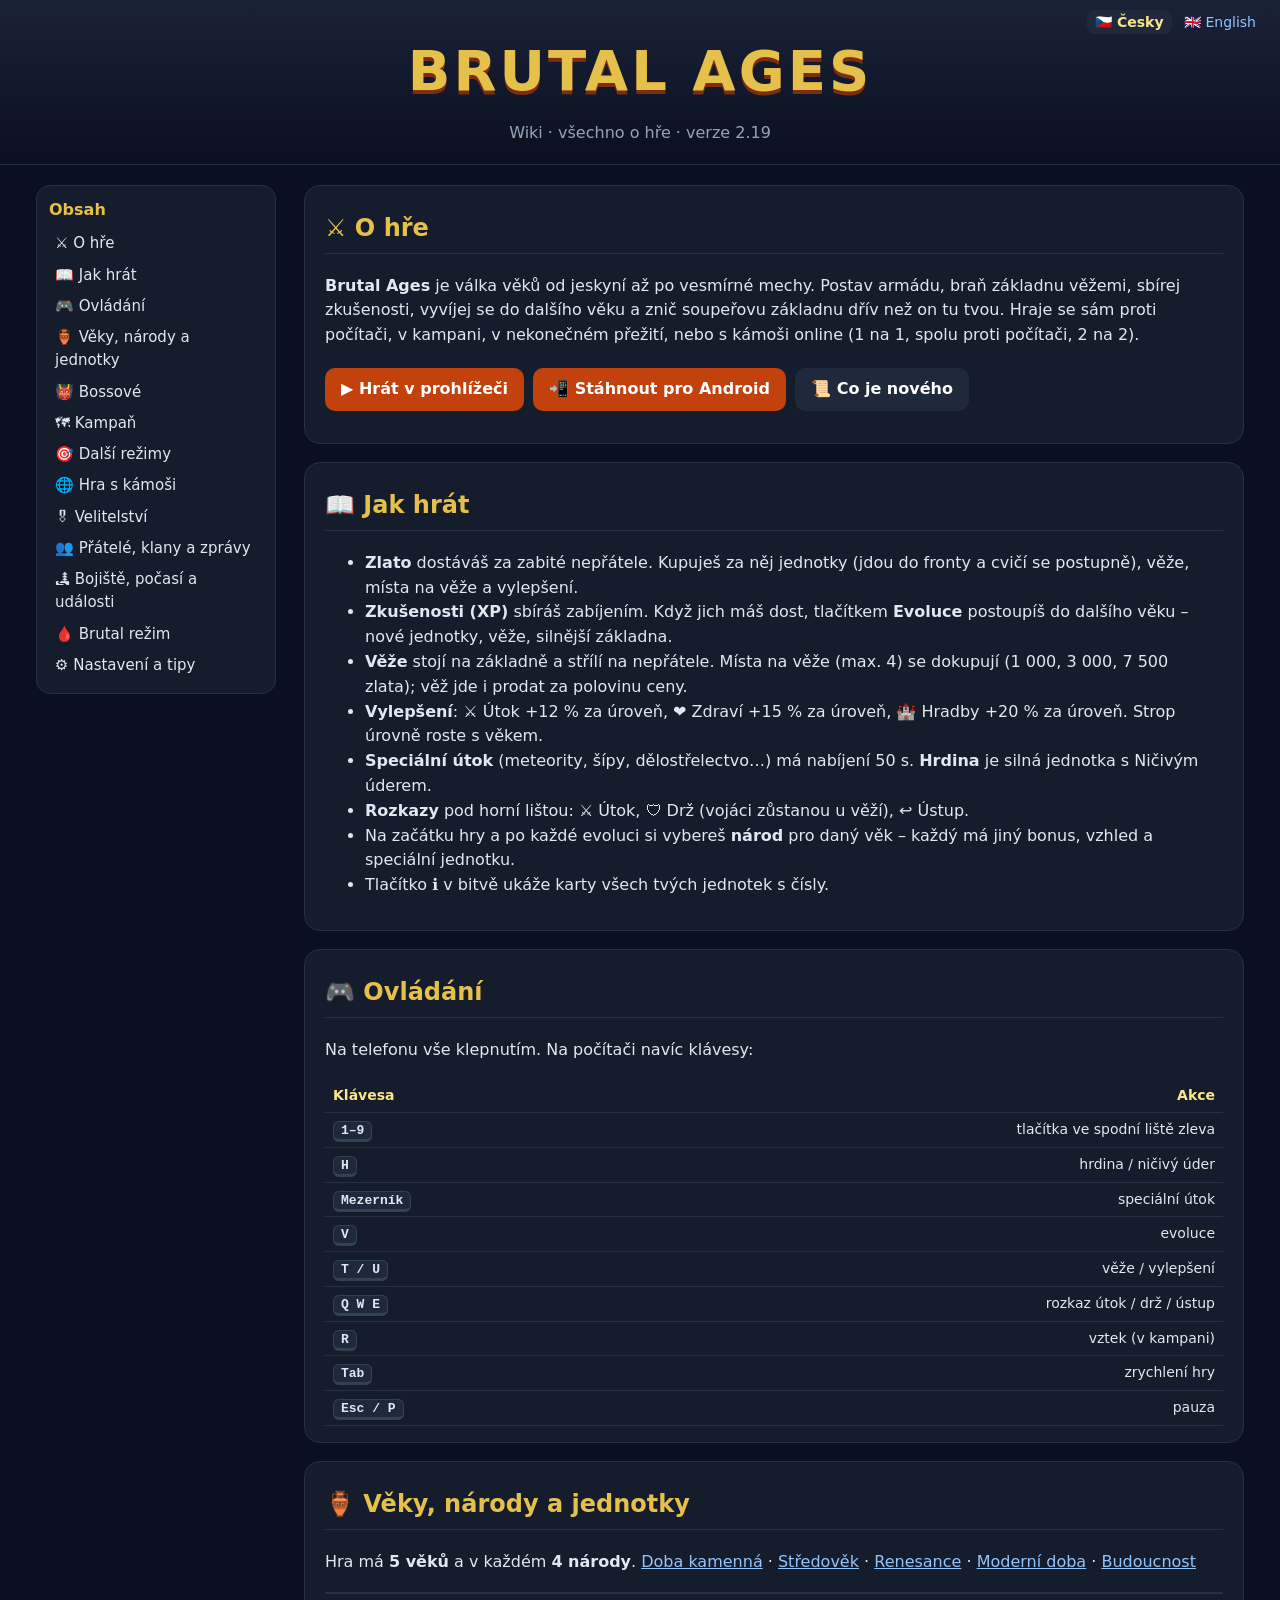
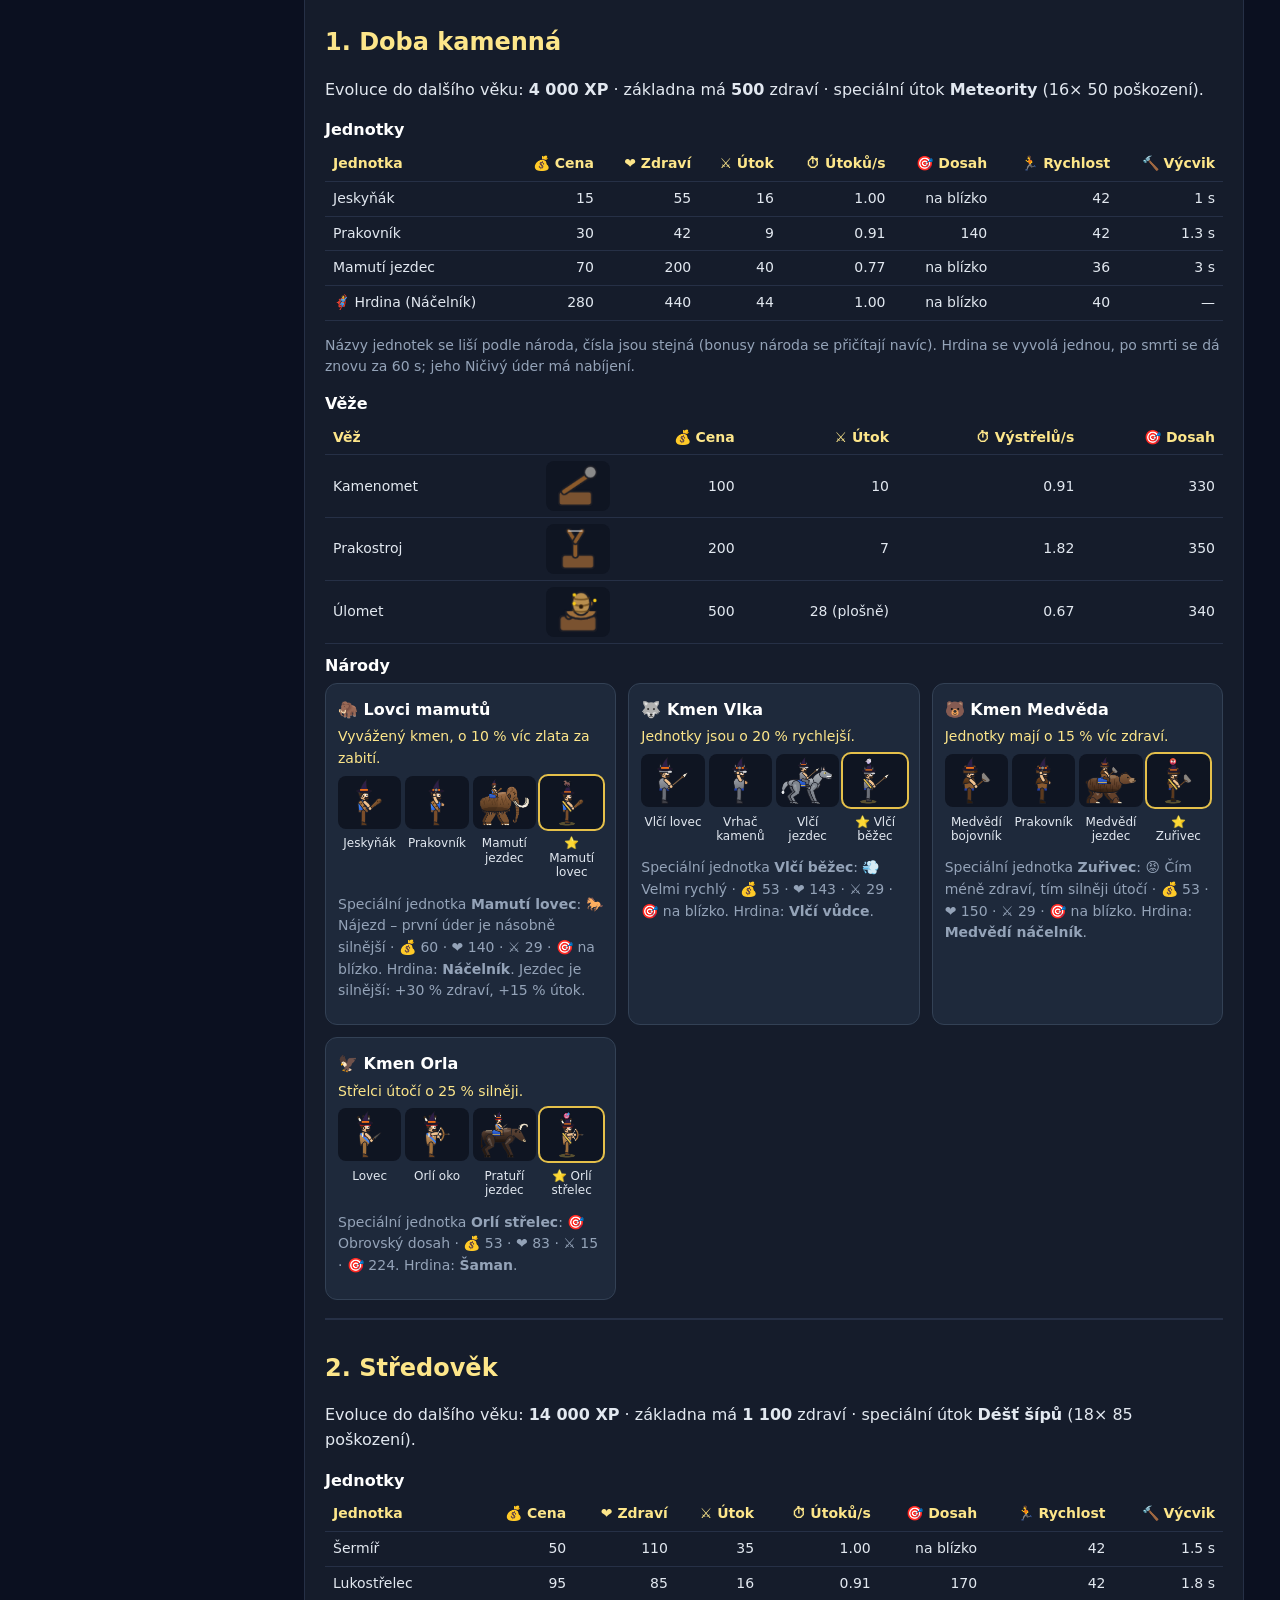
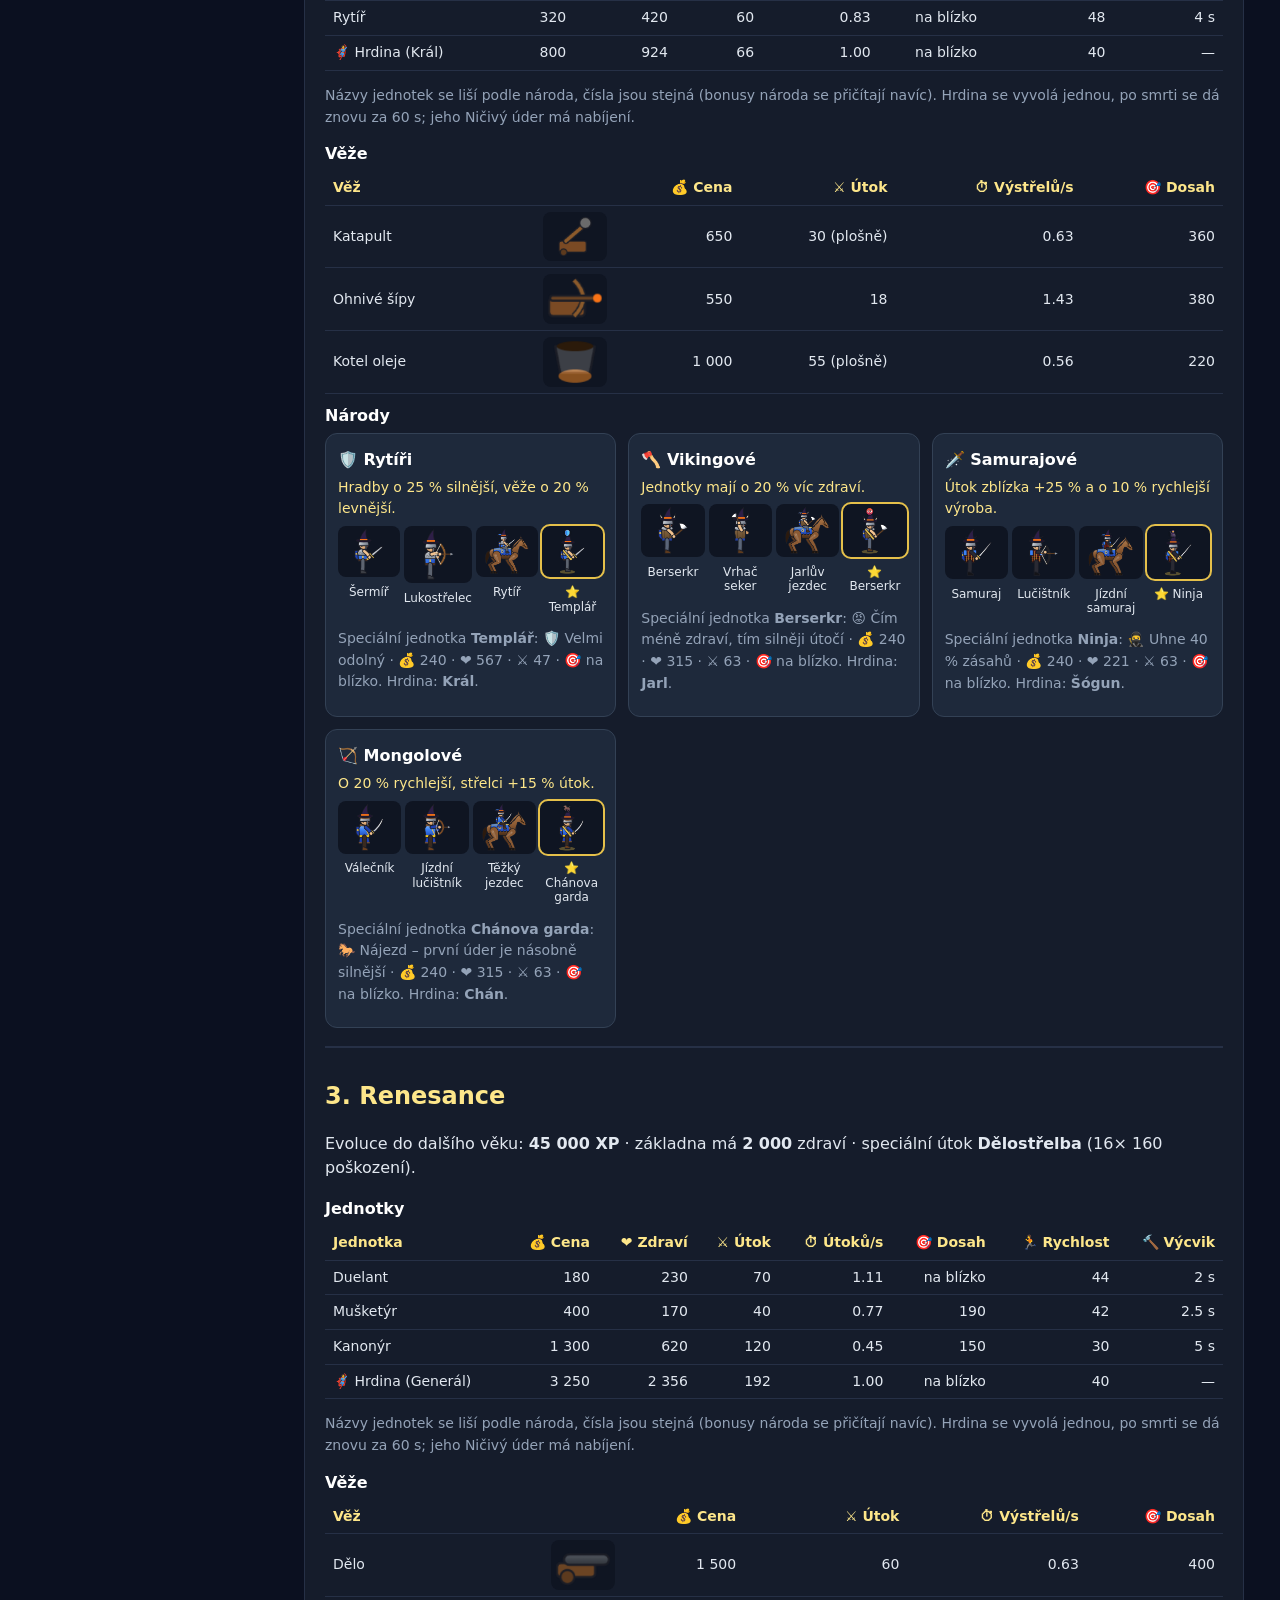
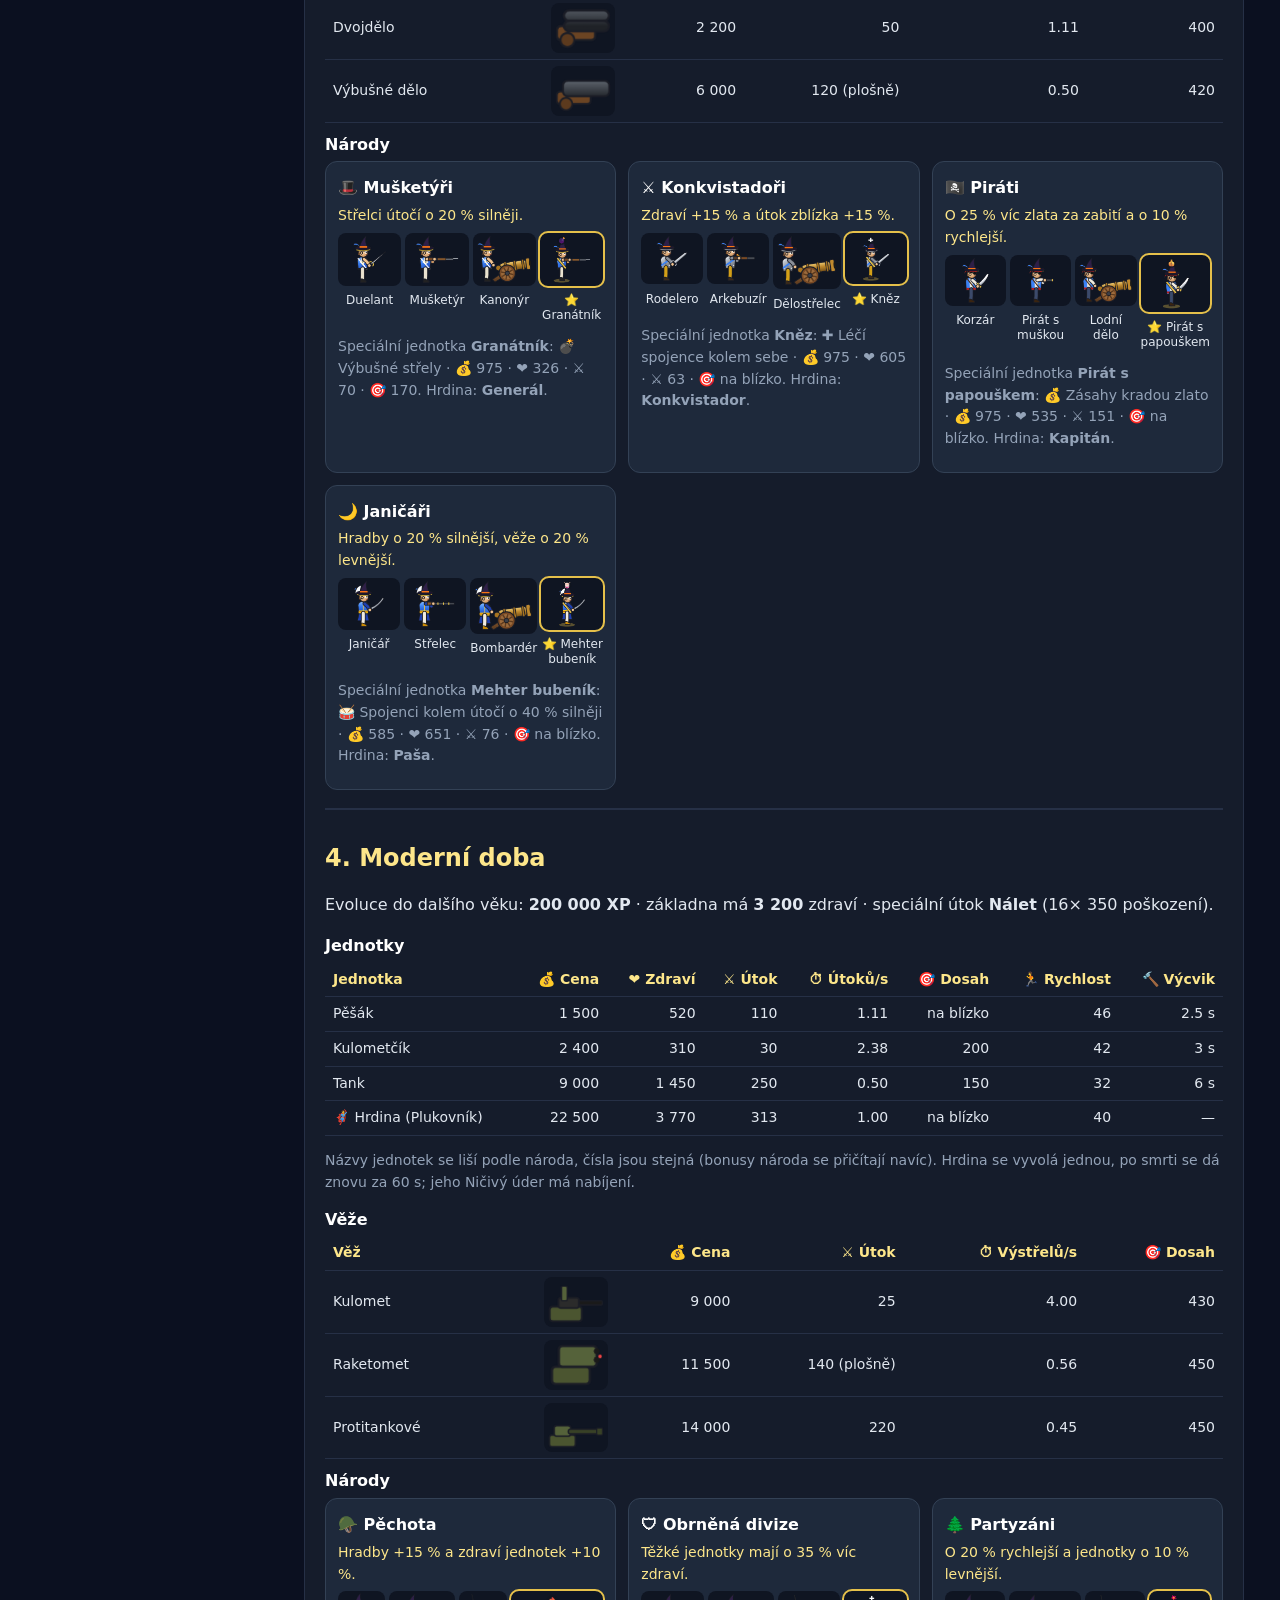
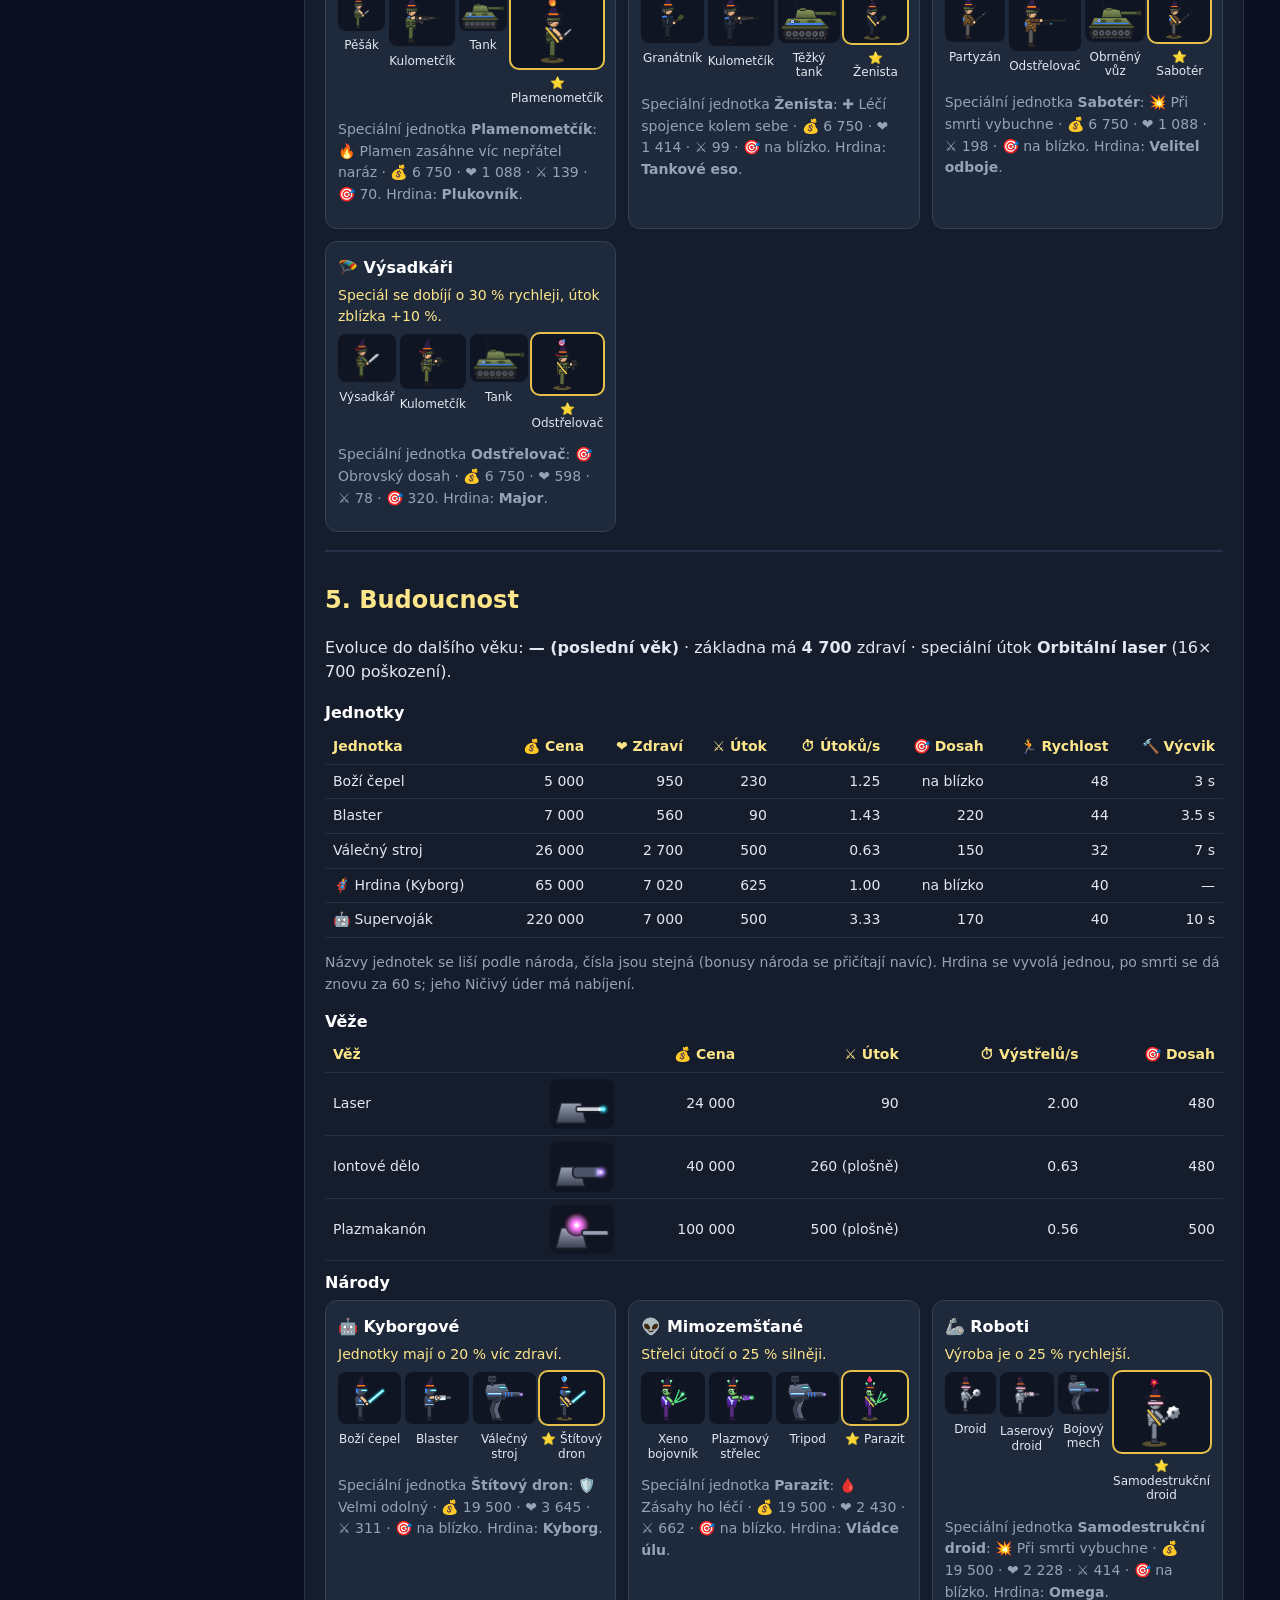
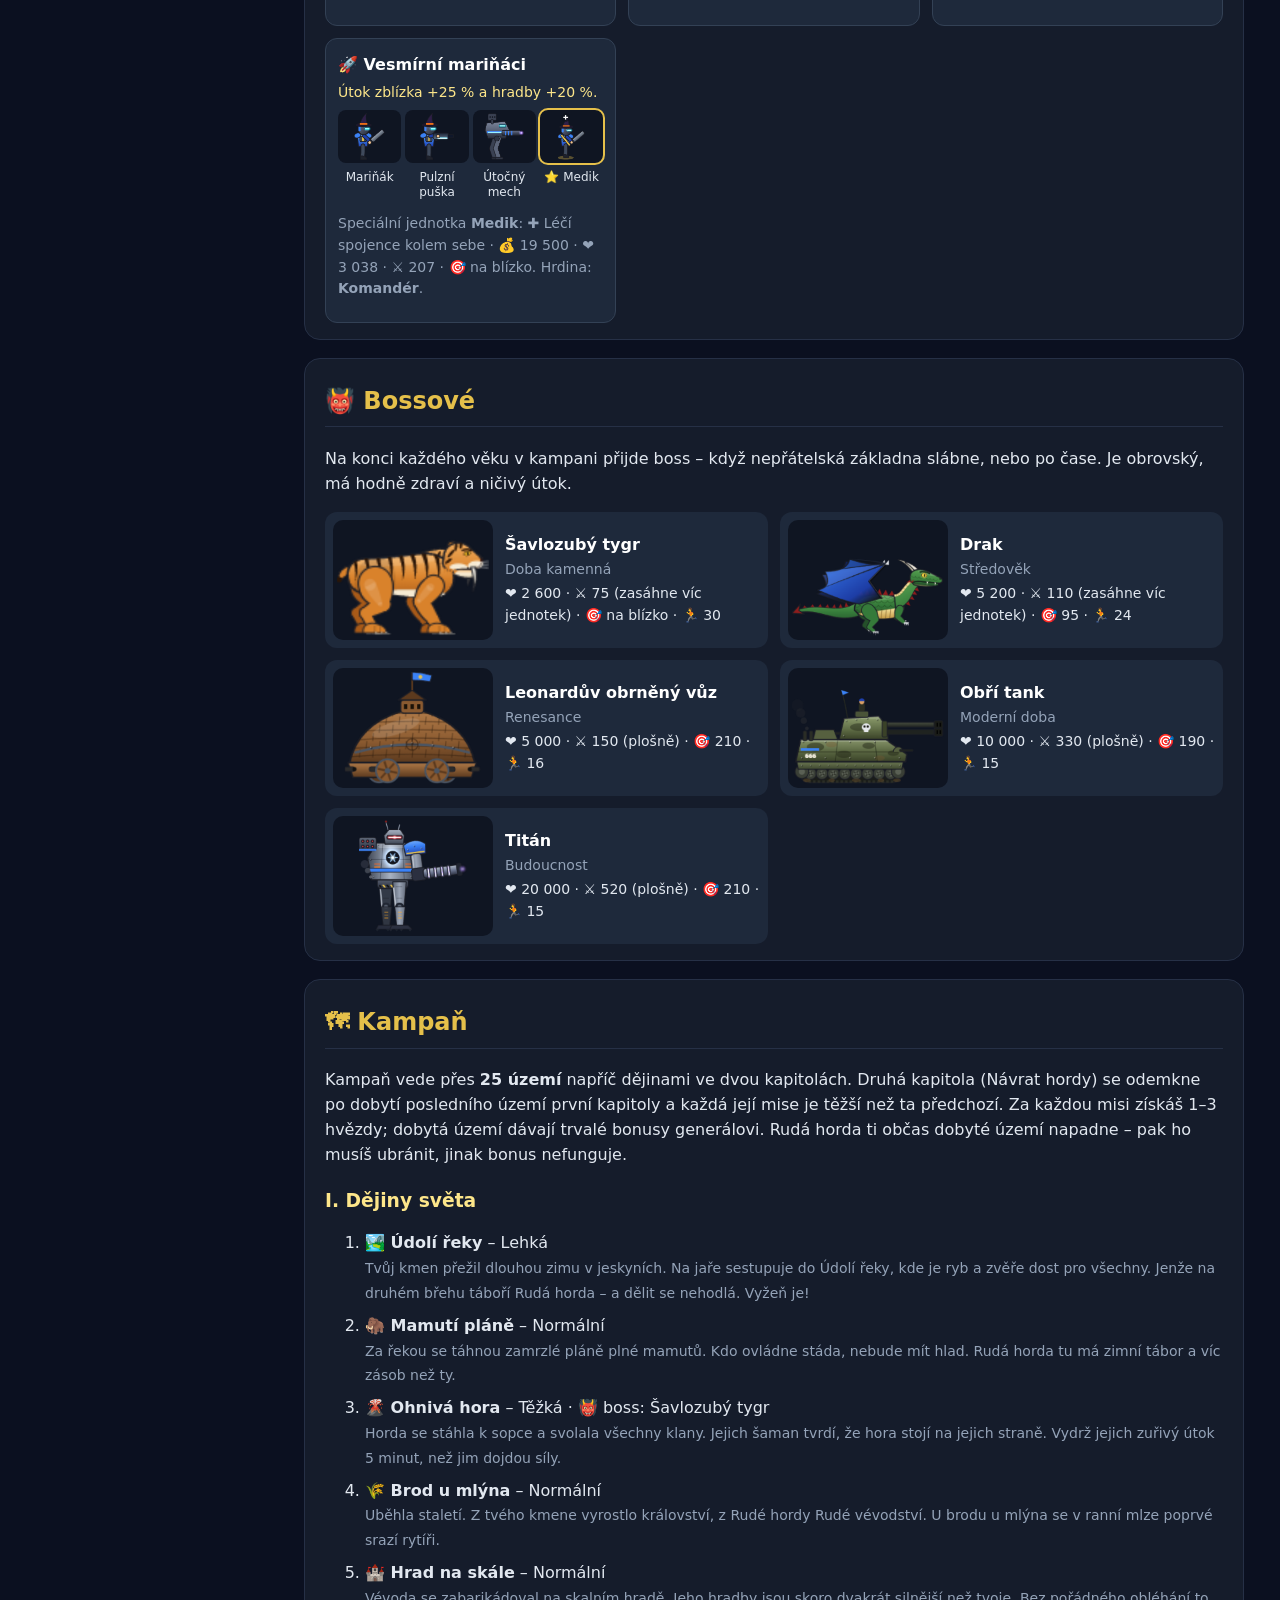
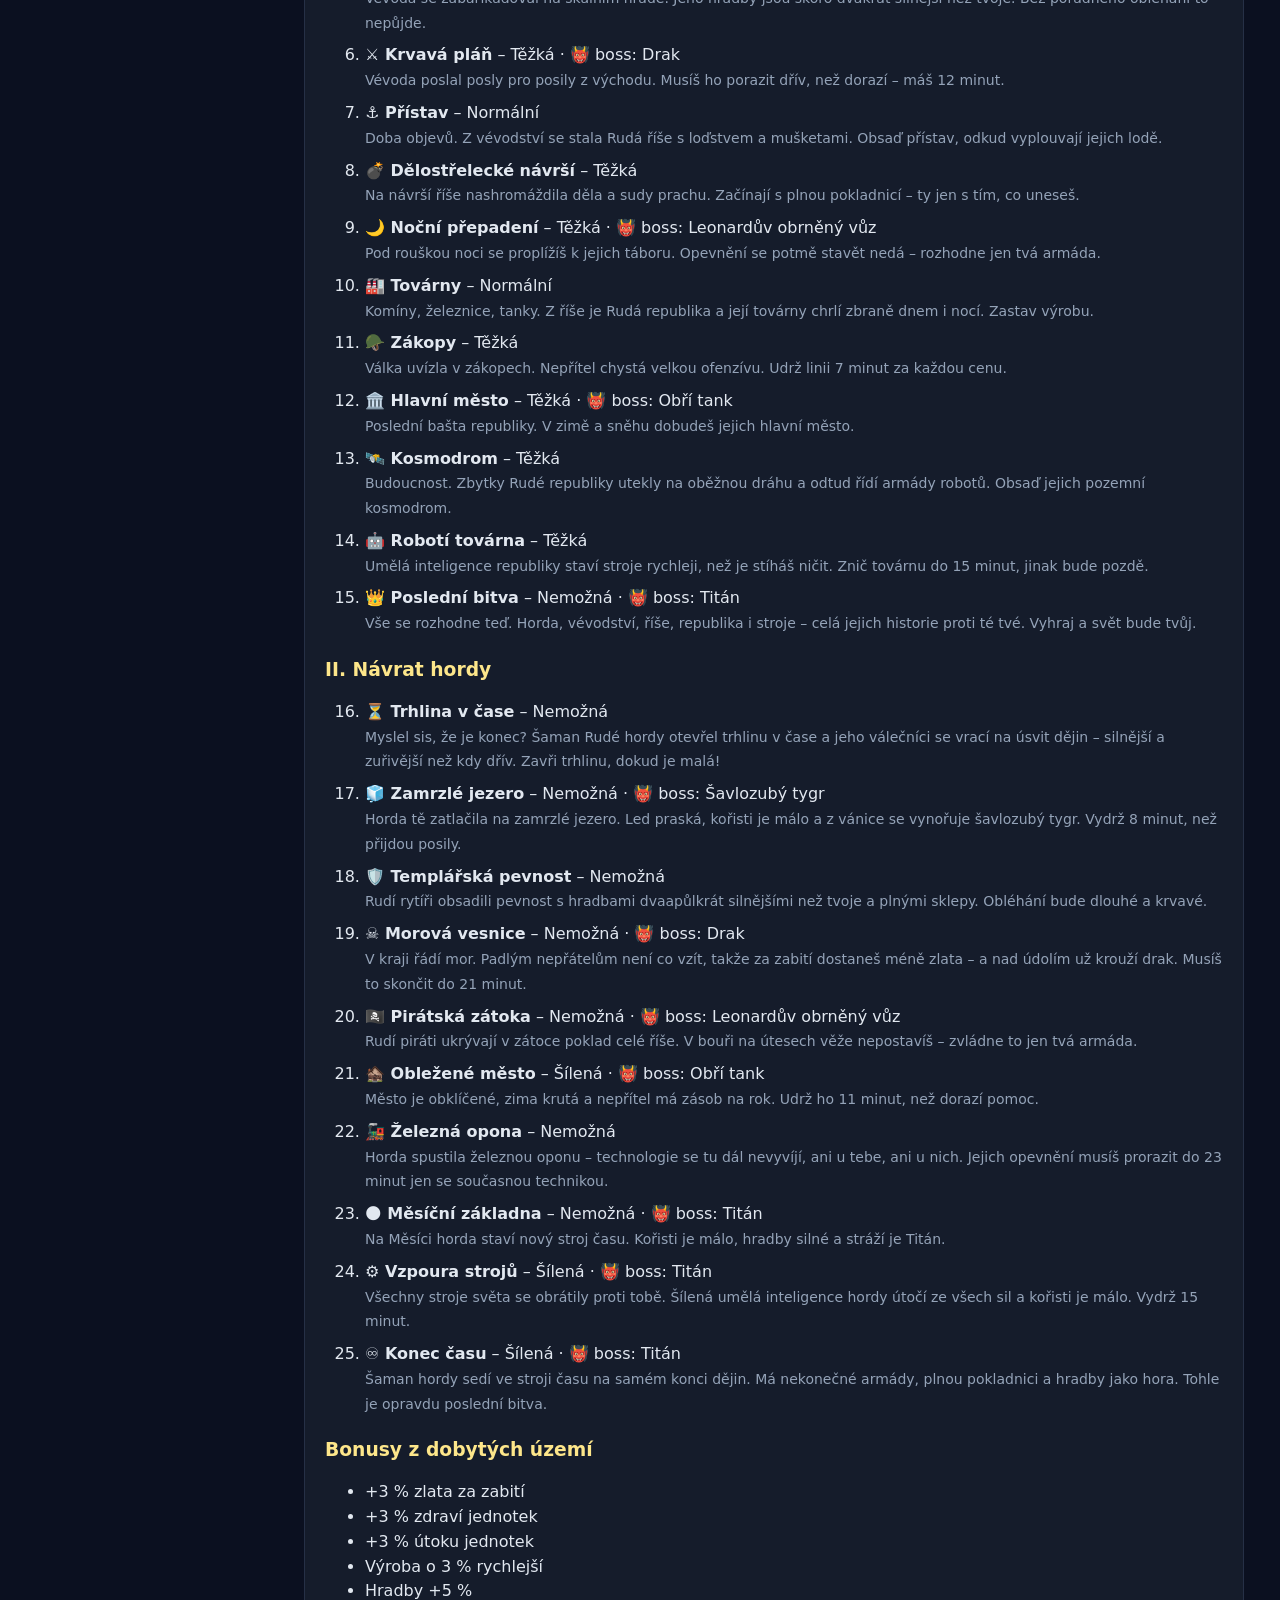
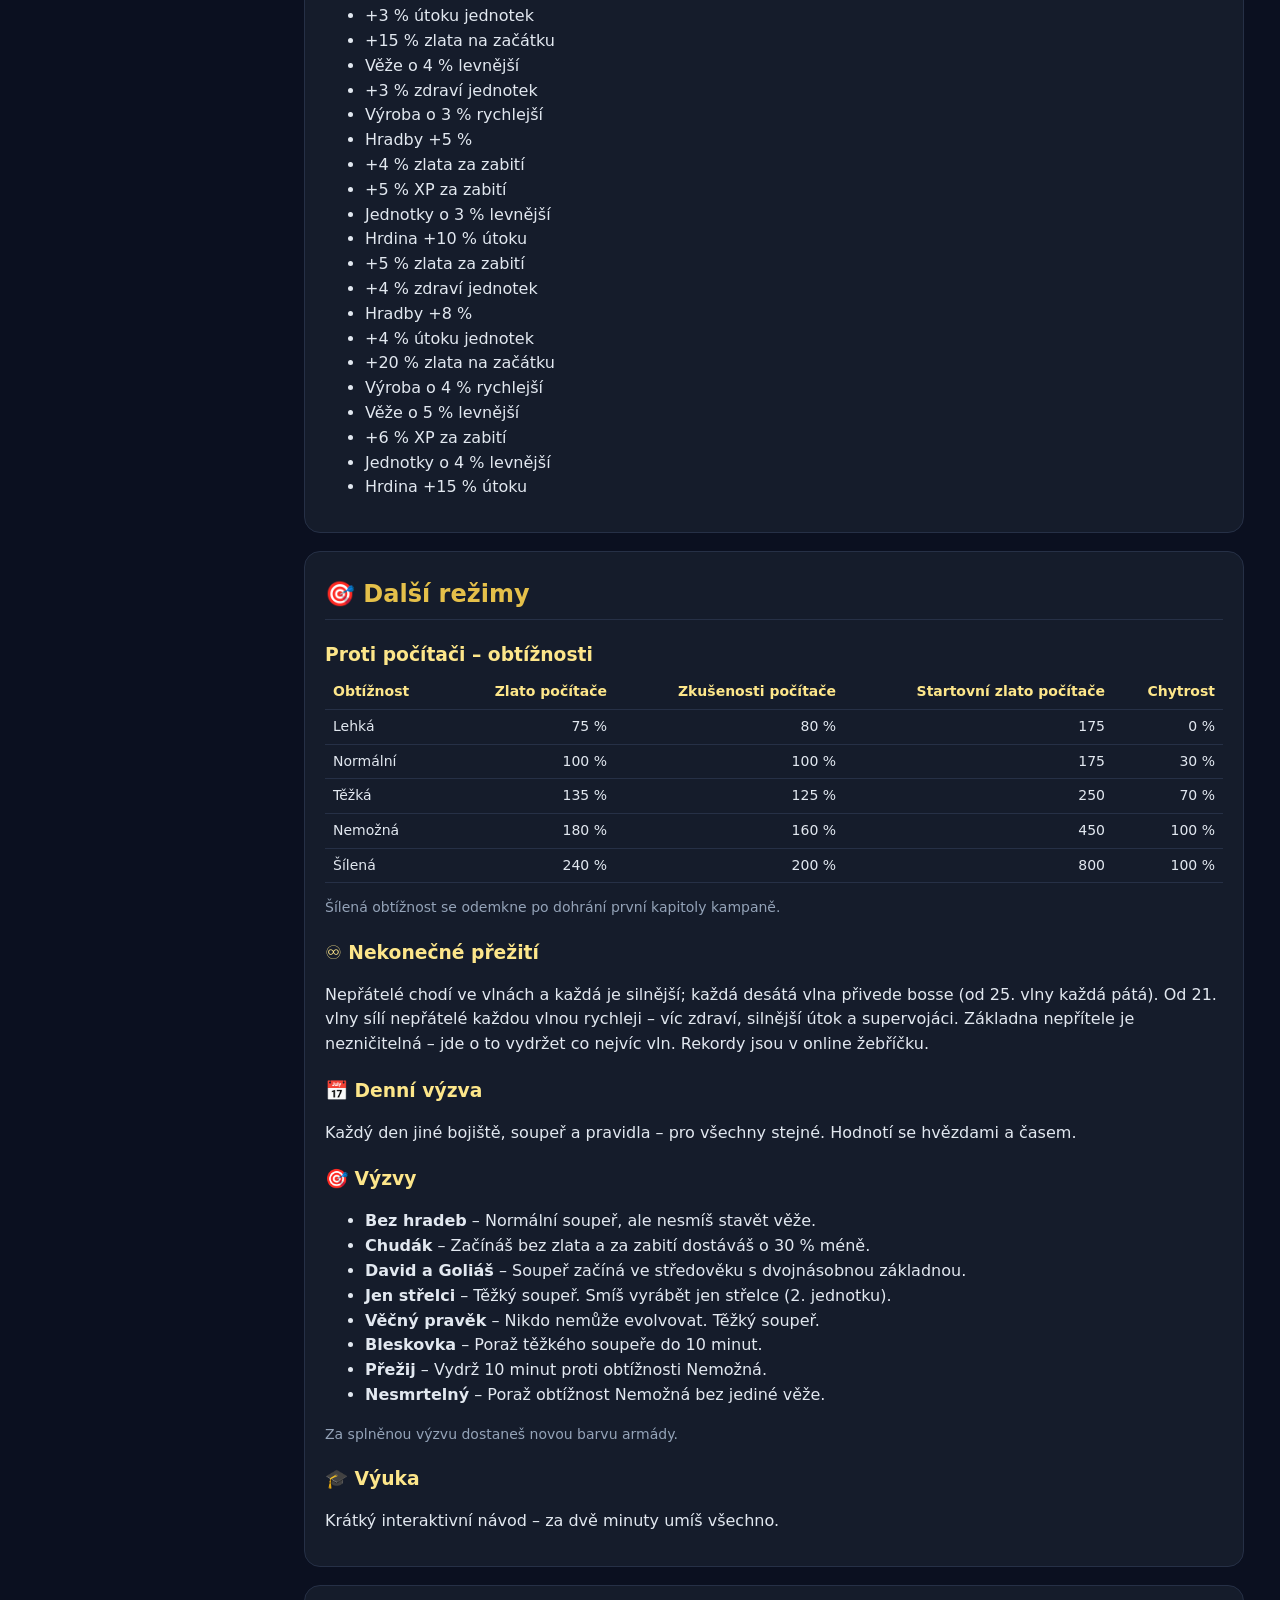
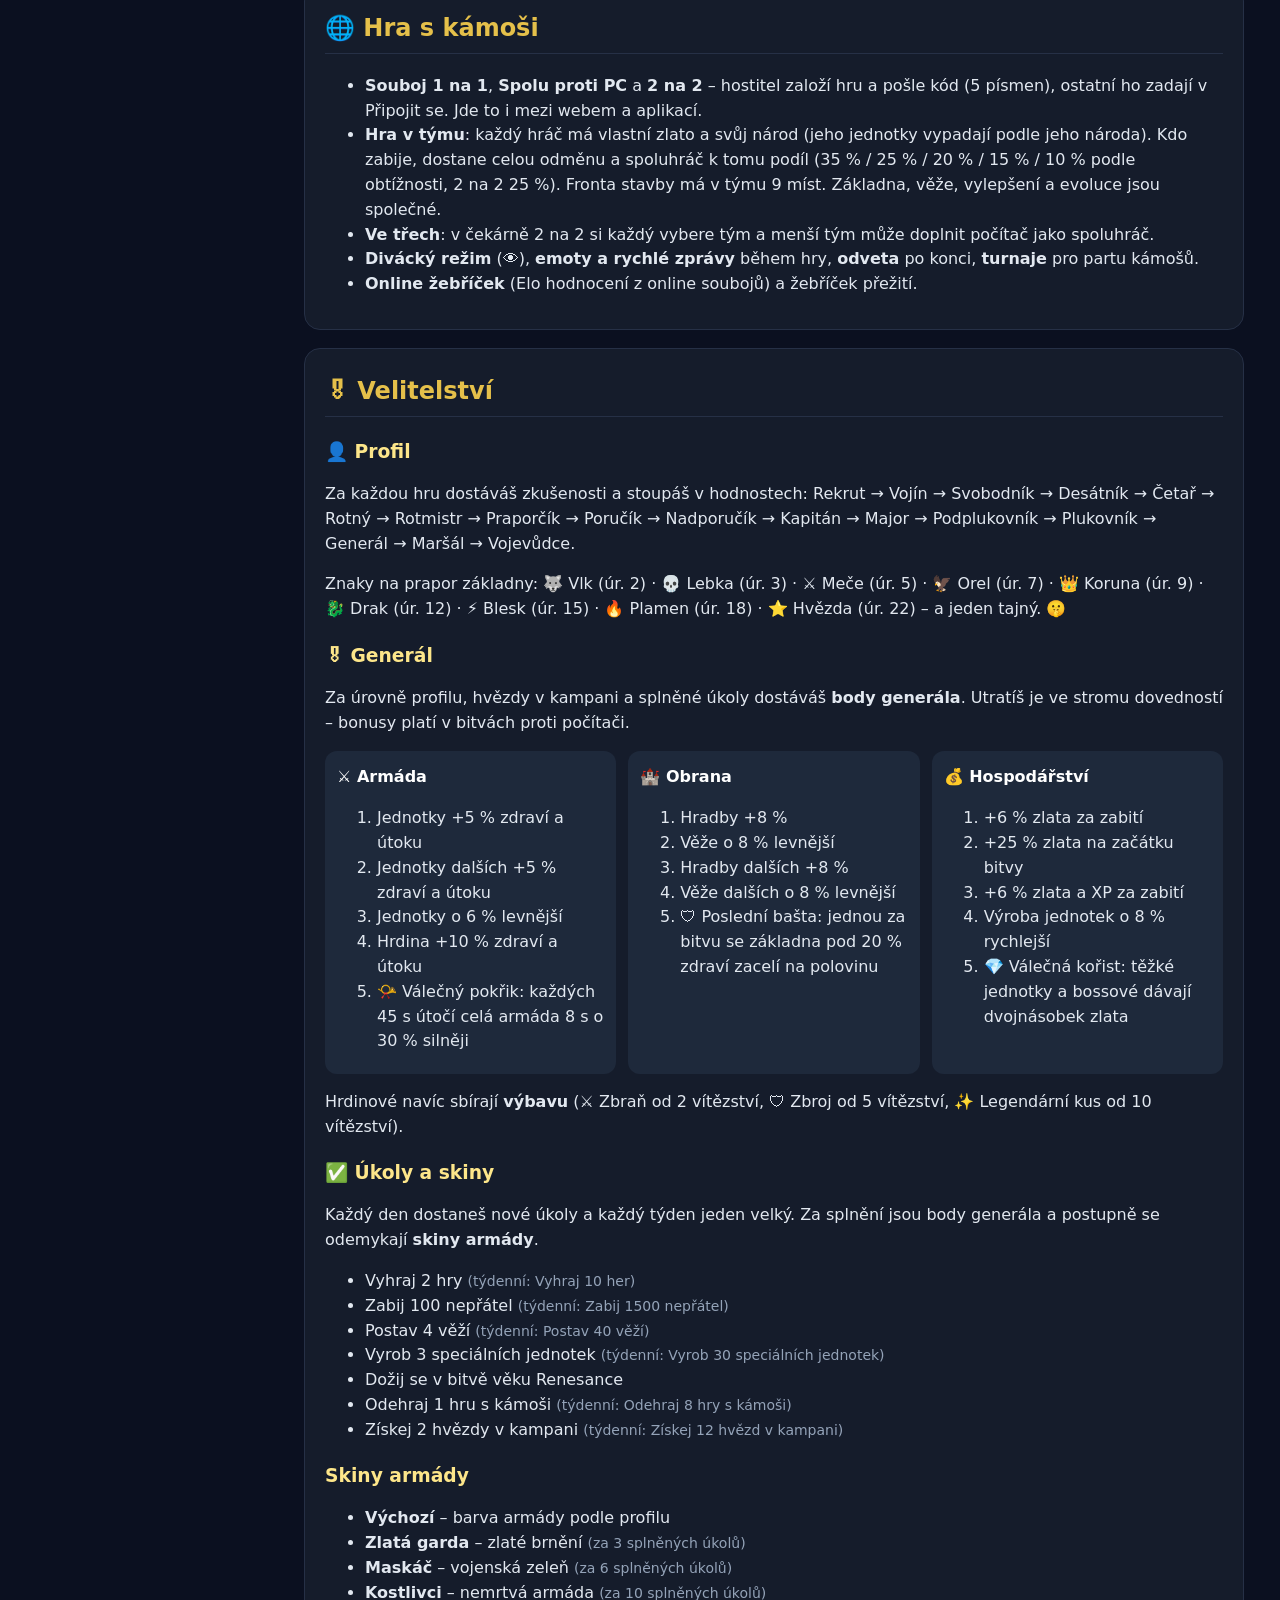
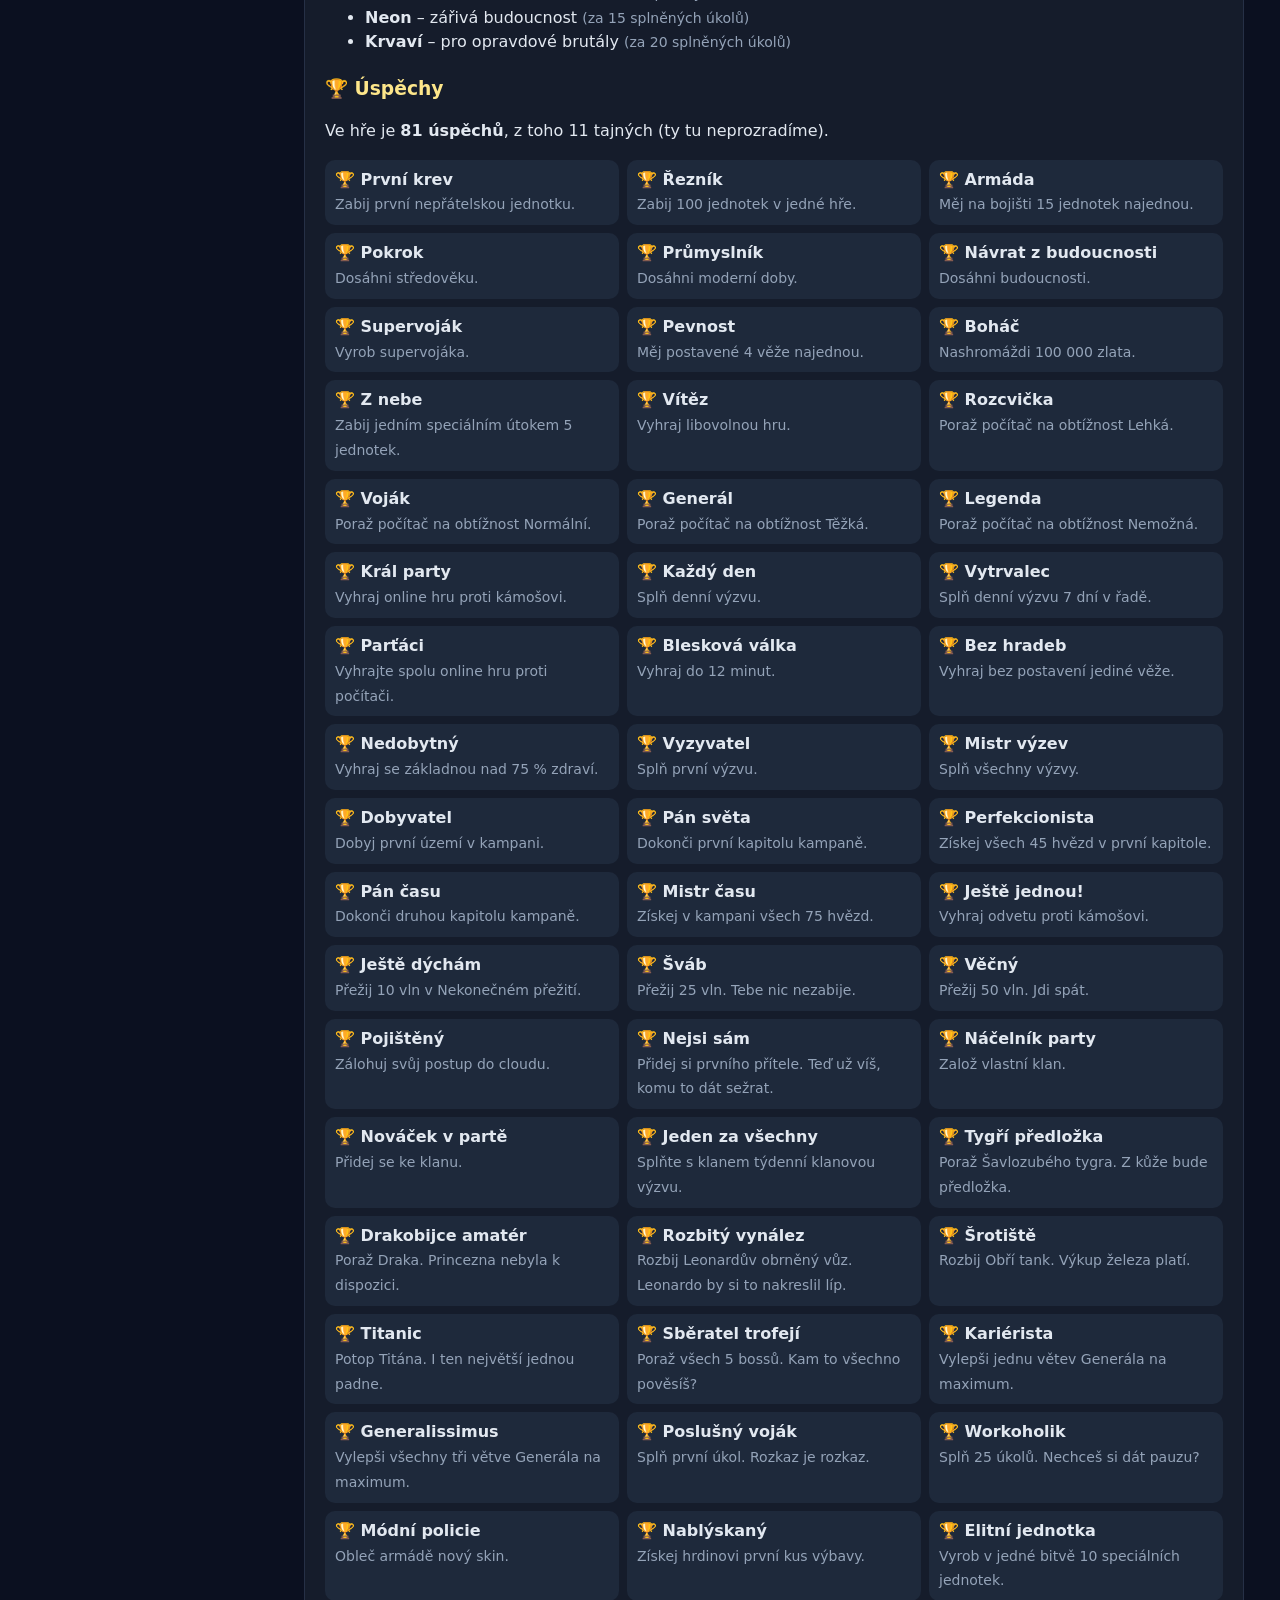
==== wiki/index.html @ eff73cfd "Verze 2.20 (202611051406)" ====
<!doctype html>
<html lang="cs"><head><meta charset="utf-8"><meta name="viewport" content="width=device-width,initial-scale=1">
<title>Brutal Ages – wiki</title><meta name="description" content="Všechno o hře Brutal Ages: věky, národy, jednotky, věže, bossové, kampaň, režimy a multiplayer.">
<link rel="icon" href="../icons/icon-192.png"><link rel="alternate" hreflang="en" href="en/">
<style>
:root { --bg: #0b1020; --panel: #151c2b; --line: #263046; --text: #e2e8f0; --muted: #94a3b8; --gold: #e5c04a; --gold2: #fde68a; }
* { box-sizing: border-box; } html { scroll-behavior: smooth; }
body { margin: 0; background: var(--bg); color: var(--text); font: 16px/1.55 system-ui, -apple-system, "Segoe UI", Roboto, sans-serif; }
header { padding: 28px 16px 18px; text-align: center; background: linear-gradient(180deg, #1a2238, var(--bg)); border-bottom: 1px solid var(--line); position: relative; }
header h1 { margin: 0; font-size: clamp(34px, 7vw, 56px); letter-spacing: 3px; color: var(--gold); text-shadow: 0 4px 0 #7c2d12; }
header p { margin: 6px 0 0; color: var(--muted); }
.lang { position: absolute; top: 12px; right: 16px; font-size: 14px; } .lang a, .lang b { padding: 4px 8px; border-radius: 8px; text-decoration: none; } .lang b { background: #1e293b; color: var(--gold2); }
.wrap { display: grid; grid-template-columns: 240px minmax(0, 1fr); gap: 28px; max-width: 1240px; margin: 0 auto; padding: 20px 16px 60px; }
nav { position: sticky; top: 12px; align-self: start; background: var(--panel); border: 1px solid var(--line); border-radius: 14px; padding: 12px; }
nav b { display: block; color: var(--gold); margin-bottom: 6px; } nav a { display: block; padding: 4px 6px; color: var(--text); text-decoration: none; border-radius: 6px; font-size: 15px; } nav a:hover { background: #1e293b; }
section { background: var(--panel); border: 1px solid var(--line); border-radius: 16px; padding: 4px 20px 16px; margin-bottom: 18px; scroll-margin-top: 12px; }
h2 { color: var(--gold); border-bottom: 1px solid var(--line); padding-bottom: 6px; } h3 { color: var(--gold2); margin-bottom: 6px; } h4 { margin: 10px 0 4px; color: #fff; }
a { color: #93c5fd; } .small, small { color: var(--muted); font-size: 14px; }
.btn { display: inline-block; padding: 9px 16px; border-radius: 10px; background: #c2410c; color: #fff; text-decoration: none; font-weight: 700; margin: 4px 4px 0 0; } .btn.ghost { background: #1e293b; }
.tbl { overflow-x: auto; } table { border-collapse: collapse; width: 100%; font-size: 14px; } th, td { padding: 6px 8px; border-bottom: 1px solid var(--line); text-align: right; white-space: nowrap; }
th:first-child, td:first-child { text-align: left; white-space: normal; } th { color: var(--gold2); font-weight: 700; }
.age { border-top: 2px solid var(--line); padding-top: 6px; margin-top: 18px; } .age h3 { font-size: 24px; }
.nations { display: grid; grid-template-columns: repeat(auto-fill, minmax(280px, 1fr)); gap: 12px; }
.nation { background: #1e293b; border: 1px solid #334155; border-radius: 12px; padding: 4px 12px 8px; } .nation .bonus { margin: 0 0 6px; color: var(--gold2); font-size: 14px; }
.units { display: grid; grid-template-columns: repeat(4, 1fr); gap: 4px; } figure { margin: 0; text-align: center; } figcaption { font-size: 12px; line-height: 1.2; color: var(--text); }
figure img { width: 100%; max-width: 96px; aspect-ratio: 6/5; background: #0f1522; border-radius: 8px; } figure.spec img { outline: 2px solid var(--gold); }
img.tur { width: 64px; background: #0f1522; border-radius: 8px; vertical-align: middle; }
.bosses { display: grid; grid-template-columns: repeat(auto-fill, minmax(300px, 1fr)); gap: 12px; } .boss { display: flex; gap: 12px; align-items: center; background: #1e293b; border-radius: 12px; padding: 8px; }
.boss img { width: 160px; flex: none; background: #0f1522; border-radius: 10px; } .boss h4 { margin: 0; } .boss p { margin: 2px 0; font-size: 14px; }
.gtree { display: grid; grid-template-columns: repeat(auto-fill, minmax(260px, 1fr)); gap: 12px; } .gtree > div { background: #1e293b; border-radius: 12px; padding: 4px 12px; }
.achs { display: grid; grid-template-columns: repeat(auto-fill, minmax(220px, 1fr)); gap: 8px; } .achs > div { background: #1e293b; border-radius: 10px; padding: 8px 10px; }
ol.camp li { margin-bottom: 8px; } kbd { background: #1e293b; border: 1px solid #334155; border-bottom-width: 3px; border-radius: 6px; padding: 1px 7px; font: 700 13px ui-monospace, monospace; }
footer { text-align: center; color: var(--muted); font-size: 13px; padding: 20px; }
@media (max-width: 860px) { .wrap { grid-template-columns: 1fr; } nav { position: static; } nav a { display: inline-block; } section { padding: 2px 14px 12px; } .lang { position: static; margin-bottom: 8px; } }
</style></head><body>
<header><div class="lang"><b>🇨🇿 Česky</b> <a href="en/">🇬🇧 English</a></div><h1>BRUTAL AGES</h1><p>Wiki · všechno o hře · verze 2.19</p></header>
<div class="wrap"><nav><b>Obsah</b><a href="#o-hre">⚔️ O hře</a><a href="#zaklady">📖 Jak hrát</a><a href="#ovladani">🎮 Ovládání</a><a href="#veky">🏺 Věky, národy a jednotky</a><a href="#bossove">👹 Bossové</a><a href="#kampan">🗺 Kampaň</a><a href="#rezimy">🎯 Další režimy</a><a href="#multiplayer">🌐 Hra s kámoši</a><a href="#velitelstvi">🎖 Velitelství</a><a href="#pratele">👥 Přátelé, klany a zprávy</a><a href="#bojiste">🏞 Bojiště, počasí a události</a><a href="#brutal">🩸 Brutal režim</a><a href="#nastaveni">⚙ Nastavení a tipy</a></nav><main><section id="o-hre"><h2>⚔️ O hře</h2><p><b>Brutal Ages</b> je válka věků od jeskyní až po vesmírné mechy. Postav armádu, braň základnu věžemi, sbírej zkušenosti, vyvíjej se do dalšího věku a znič soupeřovu základnu dřív než on tu tvou.
      Hraje se sám proti počítači, v kampani, v nekonečném přežití, nebo s kámoši online (1 na 1, spolu proti počítači, 2 na 2).</p><p class="links"><a class="btn" href="../">▶ Hrát v prohlížeči</a> <a class="btn" href="../BrutalAges.apk">📲 Stáhnout pro Android</a> <a class="btn ghost" href="https://github.com/Aeloth666/brutal-ages/blob/main/CHANGELOG.md">📜 Co je nového</a></p></section><section id="zaklady"><h2>📖 Jak hrát</h2><ul>
      <li><b>Zlato</b> dostáváš za zabité nepřátele. Kupuješ za něj jednotky (jdou do fronty a cvičí se postupně), věže, místa na věže a vylepšení.</li>
      <li><b>Zkušenosti (XP)</b> sbíráš zabíjením. Když jich máš dost, tlačítkem <b>Evoluce</b> postoupíš do dalšího věku – nové jednotky, věže, silnější základna.</li>
      <li><b>Věže</b> stojí na základně a střílí na nepřátele. Místa na věže (max. 4) se dokupují (1 000, 3 000, 7 500 zlata); věž jde i prodat za polovinu ceny.</li>
      <li><b>Vylepšení</b>: ⚔️ Útok +12 % za úroveň, ❤️ Zdraví +15 % za úroveň, 🏰 Hradby +20 % za úroveň. Strop úrovně roste s věkem.</li>
      <li><b>Speciální útok</b> (meteority, šípy, dělostřelectvo…) má nabíjení 50 s. <b>Hrdina</b> je silná jednotka s Ničivým úderem.</li>
      <li><b>Rozkazy</b> pod horní lištou: ⚔️ Útok, 🛡 Drž (vojáci zůstanou u věží), ↩️ Ústup.</li>
      <li>Na začátku hry a po každé evoluci si vybereš <b>národ</b> pro daný věk – každý má jiný bonus, vzhled a speciální jednotku.</li>
      <li>Tlačítko <b>ℹ</b> v bitvě ukáže karty všech tvých jednotek s čísly.</li></ul></section><section id="ovladani"><h2>🎮 Ovládání</h2><p>Na telefonu vše klepnutím. Na počítači navíc klávesy:</p><div class="tbl"><table><tr><th>Klávesa</th><th>Akce</th></tr>
      <tr><td><kbd>1–9</kbd></td><td>tlačítka ve spodní liště zleva</td></tr><tr><td><kbd>H</kbd></td><td>hrdina / ničivý úder</td></tr><tr><td><kbd>Mezerník</kbd></td><td>speciální útok</td></tr><tr><td><kbd>V</kbd></td><td>evoluce</td></tr><tr><td><kbd>T / U</kbd></td><td>věže / vylepšení</td></tr><tr><td><kbd>Q W E</kbd></td><td>rozkaz útok / drž / ústup</td></tr><tr><td><kbd>R</kbd></td><td>vztek (v kampani)</td></tr><tr><td><kbd>Tab</kbd></td><td>zrychlení hry</td></tr><tr><td><kbd>Esc / P</kbd></td><td>pauza</td></tr></table></div></section><section id="veky"><h2>🏺 Věky, národy a jednotky</h2><p>Hra má <b>5 věků</b> a v každém <b>4 národy</b>. <a href="#vek-0">Doba kamenná</a> · <a href="#vek-1">Středověk</a> · <a href="#vek-2">Renesance</a> · <a href="#vek-3">Moderní doba</a> · <a href="#vek-4">Budoucnost</a></p><article class="age" id="vek-0"><h3>1. Doba kamenná</h3>
      <p>Evoluce do dalšího věku: <b>4 000 XP</b> · základna má <b>500</b> zdraví · speciální útok <b>Meteority</b> (16× 50 poškození).</p>
      <h4>Jednotky</h4><div class="tbl"><table><tr><th>Jednotka</th><th>💰 Cena</th><th>❤️ Zdraví</th><th>⚔️ Útok</th><th>⏱ Útoků/s</th><th>🎯 Dosah</th><th>🏃 Rychlost</th><th>🔨 Výcvik</th></tr><tr><td>Jeskyňák</td><td>15</td><td>55</td><td>16</td><td>1.00</td><td>na blízko</td><td>42</td><td>1 s</td></tr><tr><td>Prakovník</td><td>30</td><td>42</td><td>9</td><td>0.91</td><td>140</td><td>42</td><td>1.3 s</td></tr><tr><td>Mamutí jezdec</td><td>70</td><td>200</td><td>40</td><td>0.77</td><td>na blízko</td><td>36</td><td>3 s</td></tr><tr><td>🦸 Hrdina (Náčelník)</td><td>280</td><td>440</td><td>44</td><td>1.00</td><td>na blízko</td><td>40</td><td>—</td></tr></table></div>
      <p class="small">Názvy jednotek se liší podle národa, čísla jsou stejná (bonusy národa se přičítají navíc). Hrdina se vyvolá jednou, po smrti se dá znovu za 60 s; jeho Ničivý úder má nabíjení.</p>
      <h4>Věže</h4><div class="tbl"><table><tr><th>Věž</th><th></th><th>💰 Cena</th><th>⚔️ Útok</th><th>⏱ Výstřelů/s</th><th>🎯 Dosah</th></tr>
      <tr><td>Kamenomet</td><td><img class="tur" src="[data-uri]" alt="Kamenomet" loading="lazy"></td><td>100</td><td>10</td><td>0.91</td><td>330</td></tr><tr><td>Prakostroj</td><td><img class="tur" src="[data-uri]" alt="Prakostroj" loading="lazy"></td><td>200</td><td>7</td><td>1.82</td><td>350</td></tr><tr><td>Úlomet</td><td><img class="tur" src="[data-uri]" alt="Úlomet" loading="lazy"></td><td>500</td><td>28 (plošně)</td><td>0.67</td><td>340</td></tr></table></div>
      <h4>Národy</h4><div class="nations"><div class="nation"><h4>🦣 Lovci mamutů</h4><p class="bonus">Vyvážený kmen, o 10 % víc zlata za zabití.</p>
        <div class="units"><figure><img class="" src="[data-uri]" alt="Jeskyňák" loading="lazy"><figcaption>Jeskyňák</figcaption></figure><figure><img class="" src="[data-uri]" alt="Prakovník" loading="lazy"><figcaption>Prakovník</figcaption></figure><figure><img class="" src="[data-uri]" alt="Mamutí jezdec" loading="lazy"><figcaption>Mamutí jezdec</figcaption></figure>
        <figure class="spec"><img class="" src="[data-uri]" alt="Mamutí lovec" loading="lazy"><figcaption>⭐ Mamutí lovec</figcaption></figure></div>
        <p class="small">Speciální jednotka <b>Mamutí lovec</b>: 🐎 Nájezd – první úder je násobně silnější · 💰 60 · ❤️ 140 · ⚔️ 29 · 🎯 na blízko. Hrdina: <b>Náčelník</b>. Jezdec je silnější: +30 % zdraví, +15 % útok.</p></div><div class="nation"><h4>🐺 Kmen Vlka</h4><p class="bonus">Jednotky jsou o 20 % rychlejší.</p>
        <div class="units"><figure><img class="" src="[data-uri]" alt="Vlčí lovec" loading="lazy"><figcaption>Vlčí lovec</figcaption></figure><figure><img class="" src="[data-uri]" alt="Vrhač kamenů" loading="lazy"><figcaption>Vrhač kamenů</figcaption></figure><figure><img class="" src="[data-uri]" alt="Vlčí jezdec" loading="lazy"><figcaption>Vlčí jezdec</figcaption></figure>
        <figure class="spec"><img class="" src="[data-uri]" alt="Vlčí běžec" loading="lazy"><figcaption>⭐ Vlčí běžec</figcaption></figure></div>
        <p class="small">Speciální jednotka <b>Vlčí běžec</b>: 💨 Velmi rychlý · 💰 53 · ❤️ 143 · ⚔️ 29 · 🎯 na blízko. Hrdina: <b>Vlčí vůdce</b>.</p></div><div class="nation"><h4>🐻 Kmen Medvěda</h4><p class="bonus">Jednotky mají o 15 % víc zdraví.</p>
        <div class="units"><figure><img class="" src="[data-uri]" alt="Medvědí bojovník" loading="lazy"><figcaption>Medvědí bojovník</figcaption></figure><figure><img class="" src="[data-uri]" alt="Prakovník" loading="lazy"><figcaption>Prakovník</figcaption></figure><figure><img class="" src="[data-uri]" alt="Medvědí jezdec" loading="lazy"><figcaption>Medvědí jezdec</figcaption></figure>
        <figure class="spec"><img class="" src="[data-uri]" alt="Zuřivec" loading="lazy"><figcaption>⭐ Zuřivec</figcaption></figure></div>
        <p class="small">Speciální jednotka <b>Zuřivec</b>: 😡 Čím méně zdraví, tím silněji útočí · 💰 53 · ❤️ 150 · ⚔️ 29 · 🎯 na blízko. Hrdina: <b>Medvědí náčelník</b>.</p></div><div class="nation"><h4>🦅 Kmen Orla</h4><p class="bonus">Střelci útočí o 25 % silněji.</p>
        <div class="units"><figure><img class="" src="[data-uri]" alt="Lovec" loading="lazy"><figcaption>Lovec</figcaption></figure><figure><img class="" src="[data-uri]" alt="Orlí oko" loading="lazy"><figcaption>Orlí oko</figcaption></figure><figure><img class="" src="[data-uri]" alt="Pratuří jezdec" loading="lazy"><figcaption>Pratuří jezdec</figcaption></figure>
        <figure class="spec"><img class="" src="[data-uri]" alt="Orlí střelec" loading="lazy"><figcaption>⭐ Orlí střelec</figcaption></figure></div>
        <p class="small">Speciální jednotka <b>Orlí střelec</b>: 🎯 Obrovský dosah · 💰 53 · ❤️ 83 · ⚔️ 15 · 🎯 224. Hrdina: <b>Šaman</b>.</p></div></div></article><article class="age" id="vek-1"><h3>2. Středověk</h3>
      <p>Evoluce do dalšího věku: <b>14 000 XP</b> · základna má <b>1 100</b> zdraví · speciální útok <b>Déšť šípů</b> (18× 85 poškození).</p>
      <h4>Jednotky</h4><div class="tbl"><table><tr><th>Jednotka</th><th>💰 Cena</th><th>❤️ Zdraví</th><th>⚔️ Útok</th><th>⏱ Útoků/s</th><th>🎯 Dosah</th><th>🏃 Rychlost</th><th>🔨 Výcvik</th></tr><tr><td>Šermíř</td><td>50</td><td>110</td><td>35</td><td>1.00</td><td>na blízko</td><td>42</td><td>1.5 s</td></tr><tr><td>Lukostřelec</td><td>95</td><td>85</td><td>16</td><td>0.91</td><td>170</td><td>42</td><td>1.8 s</td></tr><tr><td>Rytíř</td><td>320</td><td>420</td><td>60</td><td>0.83</td><td>na blízko</td><td>48</td><td>4 s</td></tr><tr><td>🦸 Hrdina (Král)</td><td>800</td><td>924</td><td>66</td><td>1.00</td><td>na blízko</td><td>40</td><td>—</td></tr></table></div>
      <p class="small">Názvy jednotek se liší podle národa, čísla jsou stejná (bonusy národa se přičítají navíc). Hrdina se vyvolá jednou, po smrti se dá znovu za 60 s; jeho Ničivý úder má nabíjení.</p>
      <h4>Věže</h4><div class="tbl"><table><tr><th>Věž</th><th></th><th>💰 Cena</th><th>⚔️ Útok</th><th>⏱ Výstřelů/s</th><th>🎯 Dosah</th></tr>
      <tr><td>Katapult</td><td><img class="tur" src="[data-uri]" alt="Katapult" loading="lazy"></td><td>650</td><td>30 (plošně)</td><td>0.63</td><td>360</td></tr><tr><td>Ohnivé šípy</td><td><img class="tur" src="[data-uri]" alt="Ohnivé šípy" loading="lazy"></td><td>550</td><td>18</td><td>1.43</td><td>380</td></tr><tr><td>Kotel oleje</td><td><img class="tur" src="[data-uri]" alt="Kotel oleje" loading="lazy"></td><td>1 000</td><td>55 (plošně)</td><td>0.56</td><td>220</td></tr></table></div>
      <h4>Národy</h4><div class="nations"><div class="nation"><h4>🛡️ Rytíři</h4><p class="bonus">Hradby o 25 % silnější, věže o 20 % levnější.</p>
        <div class="units"><figure><img class="" src="[data-uri]" alt="Šermíř" loading="lazy"><figcaption>Šermíř</figcaption></figure><figure><img class="" src="[data-uri]" alt="Lukostřelec" loading="lazy"><figcaption>Lukostřelec</figcaption></figure><figure><img class="" src="[data-uri]" alt="Rytíř" loading="lazy"><figcaption>Rytíř</figcaption></figure>
        <figure class="spec"><img class="" src="[data-uri]" alt="Templář" loading="lazy"><figcaption>⭐ Templář</figcaption></figure></div>
        <p class="small">Speciální jednotka <b>Templář</b>: 🛡️ Velmi odolný · 💰 240 · ❤️ 567 · ⚔️ 47 · 🎯 na blízko. Hrdina: <b>Král</b>.</p></div><div class="nation"><h4>🪓 Vikingové</h4><p class="bonus">Jednotky mají o 20 % víc zdraví.</p>
        <div class="units"><figure><img class="" src="[data-uri]" alt="Berserkr" loading="lazy"><figcaption>Berserkr</figcaption></figure><figure><img class="" src="[data-uri]" alt="Vrhač seker" loading="lazy"><figcaption>Vrhač seker</figcaption></figure><figure><img class="" src="[data-uri]" alt="Jarlův jezdec" loading="lazy"><figcaption>Jarlův jezdec</figcaption></figure>
        <figure class="spec"><img class="" src="[data-uri]" alt="Berserkr" loading="lazy"><figcaption>⭐ Berserkr</figcaption></figure></div>
        <p class="small">Speciální jednotka <b>Berserkr</b>: 😡 Čím méně zdraví, tím silněji útočí · 💰 240 · ❤️ 315 · ⚔️ 63 · 🎯 na blízko. Hrdina: <b>Jarl</b>.</p></div><div class="nation"><h4>🗡️ Samurajové</h4><p class="bonus">Útok zblízka +25 % a o 10 % rychlejší výroba.</p>
        <div class="units"><figure><img class="" src="[data-uri]" alt="Samuraj" loading="lazy"><figcaption>Samuraj</figcaption></figure><figure><img class="" src="[data-uri]" alt="Lučištník" loading="lazy"><figcaption>Lučištník</figcaption></figure><figure><img class="" src="[data-uri]" alt="Jízdní samuraj" loading="lazy"><figcaption>Jízdní samuraj</figcaption></figure>
        <figure class="spec"><img class="" src="[data-uri]" alt="Ninja" loading="lazy"><figcaption>⭐ Ninja</figcaption></figure></div>
        <p class="small">Speciální jednotka <b>Ninja</b>: 🥷 Uhne 40 % zásahů · 💰 240 · ❤️ 221 · ⚔️ 63 · 🎯 na blízko. Hrdina: <b>Šógun</b>.</p></div><div class="nation"><h4>🏹 Mongolové</h4><p class="bonus">O 20 % rychlejší, střelci +15 % útok.</p>
        <div class="units"><figure><img class="" src="[data-uri]" alt="Válečník" loading="lazy"><figcaption>Válečník</figcaption></figure><figure><img class="" src="[data-uri]" alt="Jízdní lučištník" loading="lazy"><figcaption>Jízdní lučištník</figcaption></figure><figure><img class="" src="[data-uri]" alt="Těžký jezdec" loading="lazy"><figcaption>Těžký jezdec</figcaption></figure>
        <figure class="spec"><img class="" src="[data-uri]" alt="Chánova garda" loading="lazy"><figcaption>⭐ Chánova garda</figcaption></figure></div>
        <p class="small">Speciální jednotka <b>Chánova garda</b>: 🐎 Nájezd – první úder je násobně silnější · 💰 240 · ❤️ 315 · ⚔️ 63 · 🎯 na blízko. Hrdina: <b>Chán</b>.</p></div></div></article><article class="age" id="vek-2"><h3>3. Renesance</h3>
      <p>Evoluce do dalšího věku: <b>45 000 XP</b> · základna má <b>2 000</b> zdraví · speciální útok <b>Dělostřelba</b> (16× 160 poškození).</p>
      <h4>Jednotky</h4><div class="tbl"><table><tr><th>Jednotka</th><th>💰 Cena</th><th>❤️ Zdraví</th><th>⚔️ Útok</th><th>⏱ Útoků/s</th><th>🎯 Dosah</th><th>🏃 Rychlost</th><th>🔨 Výcvik</th></tr><tr><td>Duelant</td><td>180</td><td>230</td><td>70</td><td>1.11</td><td>na blízko</td><td>44</td><td>2 s</td></tr><tr><td>Mušketýr</td><td>400</td><td>170</td><td>40</td><td>0.77</td><td>190</td><td>42</td><td>2.5 s</td></tr><tr><td>Kanonýr</td><td>1 300</td><td>620</td><td>120</td><td>0.45</td><td>150</td><td>30</td><td>5 s</td></tr><tr><td>🦸 Hrdina (Generál)</td><td>3 250</td><td>2 356</td><td>192</td><td>1.00</td><td>na blízko</td><td>40</td><td>—</td></tr></table></div>
      <p class="small">Názvy jednotek se liší podle národa, čísla jsou stejná (bonusy národa se přičítají navíc). Hrdina se vyvolá jednou, po smrti se dá znovu za 60 s; jeho Ničivý úder má nabíjení.</p>
      <h4>Věže</h4><div class="tbl"><table><tr><th>Věž</th><th></th><th>💰 Cena</th><th>⚔️ Útok</th><th>⏱ Výstřelů/s</th><th>🎯 Dosah</th></tr>
      <tr><td>Dělo</td><td><img class="tur" src="[data-uri]" alt="Dělo" loading="lazy"></td><td>1 500</td><td>60</td><td>0.63</td><td>400</td></tr><tr><td>Dvojdělo</td><td><img class="tur" src="[data-uri]" alt="Dvojdělo" loading="lazy"></td><td>2 200</td><td>50</td><td>1.11</td><td>400</td></tr><tr><td>Výbušné dělo</td><td><img class="tur" src="[data-uri]" alt="Výbušné dělo" loading="lazy"></td><td>6 000</td><td>120 (plošně)</td><td>0.50</td><td>420</td></tr></table></div>
      <h4>Národy</h4><div class="nations"><div class="nation"><h4>🎩 Mušketýři</h4><p class="bonus">Střelci útočí o 20 % silněji.</p>
        <div class="units"><figure><img class="" src="[data-uri]" alt="Duelant" loading="lazy"><figcaption>Duelant</figcaption></figure><figure><img class="" src="[data-uri]" alt="Mušketýr" loading="lazy"><figcaption>Mušketýr</figcaption></figure><figure><img class="" src="[data-uri]" alt="Kanonýr" loading="lazy"><figcaption>Kanonýr</figcaption></figure>
        <figure class="spec"><img class="" src="[data-uri]" alt="Granátník" loading="lazy"><figcaption>⭐ Granátník</figcaption></figure></div>
        <p class="small">Speciální jednotka <b>Granátník</b>: 💣 Výbušné střely · 💰 975 · ❤️ 326 · ⚔️ 70 · 🎯 170. Hrdina: <b>Generál</b>.</p></div><div class="nation"><h4>⚔️ Konkvistadoři</h4><p class="bonus">Zdraví +15 % a útok zblízka +15 %.</p>
        <div class="units"><figure><img class="" src="[data-uri]" alt="Rodelero" loading="lazy"><figcaption>Rodelero</figcaption></figure><figure><img class="" src="[data-uri]" alt="Arkebuzír" loading="lazy"><figcaption>Arkebuzír</figcaption></figure><figure><img class="" src="[data-uri]" alt="Dělostřelec" loading="lazy"><figcaption>Dělostřelec</figcaption></figure>
        <figure class="spec"><img class="" src="[data-uri]" alt="Kněz" loading="lazy"><figcaption>⭐ Kněz</figcaption></figure></div>
        <p class="small">Speciální jednotka <b>Kněz</b>: ✚ Léčí spojence kolem sebe · 💰 975 · ❤️ 605 · ⚔️ 63 · 🎯 na blízko. Hrdina: <b>Konkvistador</b>.</p></div><div class="nation"><h4>🏴‍☠️ Piráti</h4><p class="bonus">O 25 % víc zlata za zabití a o 10 % rychlejší.</p>
        <div class="units"><figure><img class="" src="[data-uri]" alt="Korzár" loading="lazy"><figcaption>Korzár</figcaption></figure><figure><img class="" src="[data-uri]" alt="Pirát s muškou" loading="lazy"><figcaption>Pirát s muškou</figcaption></figure><figure><img class="" src="[data-uri]" alt="Lodní dělo" loading="lazy"><figcaption>Lodní dělo</figcaption></figure>
        <figure class="spec"><img class="" src="[data-uri]" alt="Pirát s papouškem" loading="lazy"><figcaption>⭐ Pirát s papouškem</figcaption></figure></div>
        <p class="small">Speciální jednotka <b>Pirát s papouškem</b>: 💰 Zásahy kradou zlato · 💰 975 · ❤️ 535 · ⚔️ 151 · 🎯 na blízko. Hrdina: <b>Kapitán</b>.</p></div><div class="nation"><h4>🌙 Janičáři</h4><p class="bonus">Hradby o 20 % silnější, věže o 20 % levnější.</p>
        <div class="units"><figure><img class="" src="[data-uri]" alt="Janičář" loading="lazy"><figcaption>Janičář</figcaption></figure><figure><img class="" src="[data-uri]" alt="Střelec" loading="lazy"><figcaption>Střelec</figcaption></figure><figure><img class="" src="[data-uri]" alt="Bombardér" loading="lazy"><figcaption>Bombardér</figcaption></figure>
        <figure class="spec"><img class="" src="[data-uri]" alt="Mehter bubeník" loading="lazy"><figcaption>⭐ Mehter bubeník</figcaption></figure></div>
        <p class="small">Speciální jednotka <b>Mehter bubeník</b>: 🥁 Spojenci kolem útočí o 40 % silněji · 💰 585 · ❤️ 651 · ⚔️ 76 · 🎯 na blízko. Hrdina: <b>Paša</b>.</p></div></div></article><article class="age" id="vek-3"><h3>4. Moderní doba</h3>
      <p>Evoluce do dalšího věku: <b>200 000 XP</b> · základna má <b>3 200</b> zdraví · speciální útok <b>Nálet</b> (16× 350 poškození).</p>
      <h4>Jednotky</h4><div class="tbl"><table><tr><th>Jednotka</th><th>💰 Cena</th><th>❤️ Zdraví</th><th>⚔️ Útok</th><th>⏱ Útoků/s</th><th>🎯 Dosah</th><th>🏃 Rychlost</th><th>🔨 Výcvik</th></tr><tr><td>Pěšák</td><td>1 500</td><td>520</td><td>110</td><td>1.11</td><td>na blízko</td><td>46</td><td>2.5 s</td></tr><tr><td>Kulometčík</td><td>2 400</td><td>310</td><td>30</td><td>2.38</td><td>200</td><td>42</td><td>3 s</td></tr><tr><td>Tank</td><td>9 000</td><td>1 450</td><td>250</td><td>0.50</td><td>150</td><td>32</td><td>6 s</td></tr><tr><td>🦸 Hrdina (Plukovník)</td><td>22 500</td><td>3 770</td><td>313</td><td>1.00</td><td>na blízko</td><td>40</td><td>—</td></tr></table></div>
      <p class="small">Názvy jednotek se liší podle národa, čísla jsou stejná (bonusy národa se přičítají navíc). Hrdina se vyvolá jednou, po smrti se dá znovu za 60 s; jeho Ničivý úder má nabíjení.</p>
      <h4>Věže</h4><div class="tbl"><table><tr><th>Věž</th><th></th><th>💰 Cena</th><th>⚔️ Útok</th><th>⏱ Výstřelů/s</th><th>🎯 Dosah</th></tr>
      <tr><td>Kulomet</td><td><img class="tur" src="[data-uri]" alt="Kulomet" loading="lazy"></td><td>9 000</td><td>25</td><td>4.00</td><td>430</td></tr><tr><td>Raketomet</td><td><img class="tur" src="[data-uri]" alt="Raketomet" loading="lazy"></td><td>11 500</td><td>140 (plošně)</td><td>0.56</td><td>450</td></tr><tr><td>Protitankové</td><td><img class="tur" src="[data-uri]" alt="Protitankové" loading="lazy"></td><td>14 000</td><td>220</td><td>0.45</td><td>450</td></tr></table></div>
      <h4>Národy</h4><div class="nations"><div class="nation"><h4>🪖 Pěchota</h4><p class="bonus">Hradby +15 % a zdraví jednotek +10 %.</p>
        <div class="units"><figure><img class="" src="[data-uri]" alt="Pěšák" loading="lazy"><figcaption>Pěšák</figcaption></figure><figure><img class="" src="[data-uri]" alt="Kulometčík" loading="lazy"><figcaption>Kulometčík</figcaption></figure><figure><img class="" src="[data-uri]" alt="Tank" loading="lazy"><figcaption>Tank</figcaption></figure>
        <figure class="spec"><img class="" src="[data-uri]" alt="Plamenometčík" loading="lazy"><figcaption>⭐ Plamenometčík</figcaption></figure></div>
        <p class="small">Speciální jednotka <b>Plamenometčík</b>: 🔥 Plamen zasáhne víc nepřátel naráz · 💰 6 750 · ❤️ 1 088 · ⚔️ 139 · 🎯 70. Hrdina: <b>Plukovník</b>.</p></div><div class="nation"><h4>🛡 Obrněná divize</h4><p class="bonus">Těžké jednotky mají o 35 % víc zdraví.</p>
        <div class="units"><figure><img class="" src="[data-uri]" alt="Granátník" loading="lazy"><figcaption>Granátník</figcaption></figure><figure><img class="" src="[data-uri]" alt="Kulometčík" loading="lazy"><figcaption>Kulometčík</figcaption></figure><figure><img class="" src="[data-uri]" alt="Těžký tank" loading="lazy"><figcaption>Těžký tank</figcaption></figure>
        <figure class="spec"><img class="" src="[data-uri]" alt="Ženista" loading="lazy"><figcaption>⭐ Ženista</figcaption></figure></div>
        <p class="small">Speciální jednotka <b>Ženista</b>: ✚ Léčí spojence kolem sebe · 💰 6 750 · ❤️ 1 414 · ⚔️ 99 · 🎯 na blízko. Hrdina: <b>Tankové eso</b>.</p></div><div class="nation"><h4>🌲 Partyzáni</h4><p class="bonus">O 20 % rychlejší a jednotky o 10 % levnější.</p>
        <div class="units"><figure><img class="" src="[data-uri]" alt="Partyzán" loading="lazy"><figcaption>Partyzán</figcaption></figure><figure><img class="" src="[data-uri]" alt="Odstřelovač" loading="lazy"><figcaption>Odstřelovač</figcaption></figure><figure><img class="" src="[data-uri]" alt="Obrněný vůz" loading="lazy"><figcaption>Obrněný vůz</figcaption></figure>
        <figure class="spec"><img class="" src="[data-uri]" alt="Sabotér" loading="lazy"><figcaption>⭐ Sabotér</figcaption></figure></div>
        <p class="small">Speciální jednotka <b>Sabotér</b>: 💥 Při smrti vybuchne · 💰 6 750 · ❤️ 1 088 · ⚔️ 198 · 🎯 na blízko. Hrdina: <b>Velitel odboje</b>.</p></div><div class="nation"><h4>🪂 Výsadkáři</h4><p class="bonus">Speciál se dobíjí o 30 % rychleji, útok zblízka +10 %.</p>
        <div class="units"><figure><img class="" src="[data-uri]" alt="Výsadkář" loading="lazy"><figcaption>Výsadkář</figcaption></figure><figure><img class="" src="[data-uri]" alt="Kulometčík" loading="lazy"><figcaption>Kulometčík</figcaption></figure><figure><img class="" src="[data-uri]" alt="Tank" loading="lazy"><figcaption>Tank</figcaption></figure>
        <figure class="spec"><img class="" src="[data-uri]" alt="Odstřelovač" loading="lazy"><figcaption>⭐ Odstřelovač</figcaption></figure></div>
        <p class="small">Speciální jednotka <b>Odstřelovač</b>: 🎯 Obrovský dosah · 💰 6 750 · ❤️ 598 · ⚔️ 78 · 🎯 320. Hrdina: <b>Major</b>.</p></div></div></article><article class="age" id="vek-4"><h3>5. Budoucnost</h3>
      <p>Evoluce do dalšího věku: <b>— (poslední věk)</b> · základna má <b>4 700</b> zdraví · speciální útok <b>Orbitální laser</b> (16× 700 poškození).</p>
      <h4>Jednotky</h4><div class="tbl"><table><tr><th>Jednotka</th><th>💰 Cena</th><th>❤️ Zdraví</th><th>⚔️ Útok</th><th>⏱ Útoků/s</th><th>🎯 Dosah</th><th>🏃 Rychlost</th><th>🔨 Výcvik</th></tr><tr><td>Boží čepel</td><td>5 000</td><td>950</td><td>230</td><td>1.25</td><td>na blízko</td><td>48</td><td>3 s</td></tr><tr><td>Blaster</td><td>7 000</td><td>560</td><td>90</td><td>1.43</td><td>220</td><td>44</td><td>3.5 s</td></tr><tr><td>Válečný stroj</td><td>26 000</td><td>2 700</td><td>500</td><td>0.63</td><td>150</td><td>32</td><td>7 s</td></tr><tr><td>🦸 Hrdina (Kyborg)</td><td>65 000</td><td>7 020</td><td>625</td><td>1.00</td><td>na blízko</td><td>40</td><td>—</td></tr><tr><td>🤖 Supervoják</td><td>220 000</td><td>7 000</td><td>500</td><td>3.33</td><td>170</td><td>40</td><td>10 s</td></tr></table></div>
      <p class="small">Názvy jednotek se liší podle národa, čísla jsou stejná (bonusy národa se přičítají navíc). Hrdina se vyvolá jednou, po smrti se dá znovu za 60 s; jeho Ničivý úder má nabíjení.</p>
      <h4>Věže</h4><div class="tbl"><table><tr><th>Věž</th><th></th><th>💰 Cena</th><th>⚔️ Útok</th><th>⏱ Výstřelů/s</th><th>🎯 Dosah</th></tr>
      <tr><td>Laser</td><td><img class="tur" src="[data-uri]" alt="Laser" loading="lazy"></td><td>24 000</td><td>90</td><td>2.00</td><td>480</td></tr><tr><td>Iontové dělo</td><td><img class="tur" src="[data-uri]" alt="Iontové dělo" loading="lazy"></td><td>40 000</td><td>260 (plošně)</td><td>0.63</td><td>480</td></tr><tr><td>Plazmakanón</td><td><img class="tur" src="[data-uri]" alt="Plazmakanón" loading="lazy"></td><td>100 000</td><td>500 (plošně)</td><td>0.56</td><td>500</td></tr></table></div>
      <h4>Národy</h4><div class="nations"><div class="nation"><h4>🤖 Kyborgové</h4><p class="bonus">Jednotky mají o 20 % víc zdraví.</p>
        <div class="units"><figure><img class="" src="[data-uri]" alt="Boží čepel" loading="lazy"><figcaption>Boží čepel</figcaption></figure><figure><img class="" src="[data-uri]" alt="Blaster" loading="lazy"><figcaption>Blaster</figcaption></figure><figure><img class="" src="[data-uri]" alt="Válečný stroj" loading="lazy"><figcaption>Válečný stroj</figcaption></figure>
        <figure class="spec"><img class="" src="[data-uri]" alt="Štítový dron" loading="lazy"><figcaption>⭐ Štítový dron</figcaption></figure></div>
        <p class="small">Speciální jednotka <b>Štítový dron</b>: 🛡️ Velmi odolný · 💰 19 500 · ❤️ 3 645 · ⚔️ 311 · 🎯 na blízko. Hrdina: <b>Kyborg</b>.</p></div><div class="nation"><h4>👽 Mimozemšťané</h4><p class="bonus">Střelci útočí o 25 % silněji.</p>
        <div class="units"><figure><img class="" src="[data-uri]" alt="Xeno bojovník" loading="lazy"><figcaption>Xeno bojovník</figcaption></figure><figure><img class="" src="[data-uri]" alt="Plazmový střelec" loading="lazy"><figcaption>Plazmový střelec</figcaption></figure><figure><img class="" src="[data-uri]" alt="Tripod" loading="lazy"><figcaption>Tripod</figcaption></figure>
        <figure class="spec"><img class="" src="[data-uri]" alt="Parazit" loading="lazy"><figcaption>⭐ Parazit</figcaption></figure></div>
        <p class="small">Speciální jednotka <b>Parazit</b>: 🩸 Zásahy ho léčí · 💰 19 500 · ❤️ 2 430 · ⚔️ 662 · 🎯 na blízko. Hrdina: <b>Vládce úlu</b>.</p></div><div class="nation"><h4>🦾 Roboti</h4><p class="bonus">Výroba je o 25 % rychlejší.</p>
        <div class="units"><figure><img class="" src="[data-uri]" alt="Droid" loading="lazy"><figcaption>Droid</figcaption></figure><figure><img class="" src="[data-uri]" alt="Laserový droid" loading="lazy"><figcaption>Laserový droid</figcaption></figure><figure><img class="" src="[data-uri]" alt="Bojový mech" loading="lazy"><figcaption>Bojový mech</figcaption></figure>
        <figure class="spec"><img class="" src="[data-uri]" alt="Samodestrukční droid" loading="lazy"><figcaption>⭐ Samodestrukční droid</figcaption></figure></div>
        <p class="small">Speciální jednotka <b>Samodestrukční droid</b>: 💥 Při smrti vybuchne · 💰 19 500 · ❤️ 2 228 · ⚔️ 414 · 🎯 na blízko. Hrdina: <b>Omega</b>.</p></div><div class="nation"><h4>🚀 Vesmírní mariňáci</h4><p class="bonus">Útok zblízka +25 % a hradby +20 %.</p>
        <div class="units"><figure><img class="" src="[data-uri]" alt="Mariňák" loading="lazy"><figcaption>Mariňák</figcaption></figure><figure><img class="" src="[data-uri]" alt="Pulzní puška" loading="lazy"><figcaption>Pulzní puška</figcaption></figure><figure><img class="" src="[data-uri]" alt="Útočný mech" loading="lazy"><figcaption>Útočný mech</figcaption></figure>
        <figure class="spec"><img class="" src="[data-uri]" alt="Medik" loading="lazy"><figcaption>⭐ Medik</figcaption></figure></div>
        <p class="small">Speciální jednotka <b>Medik</b>: ✚ Léčí spojence kolem sebe · 💰 19 500 · ❤️ 3 038 · ⚔️ 207 · 🎯 na blízko. Hrdina: <b>Komandér</b>.</p></div></div></article></section><section id="bossove"><h2>👹 Bossové</h2><p>Na konci každého věku v kampani přijde boss – když nepřátelská základna slábne, nebo po čase. Je obrovský, má hodně zdraví a ničivý útok.</p>
    <div class="bosses"><div class="boss"><img class="" src="[data-uri]" alt="Šavlozubý tygr" loading="lazy"><div><h4>Šavlozubý tygr</h4><p class="small">Doba kamenná</p>
      <p>❤️ 2 600 · ⚔️ 75 (zasáhne víc jednotek) · 🎯 na blízko · 🏃 30</p></div></div><div class="boss"><img class="" src="[data-uri]" alt="Drak" loading="lazy"><div><h4>Drak</h4><p class="small">Středověk</p>
      <p>❤️ 5 200 · ⚔️ 110 (zasáhne víc jednotek) · 🎯 95 · 🏃 24</p></div></div><div class="boss"><img class="" src="[data-uri]" alt="Leonardův obrněný vůz" loading="lazy"><div><h4>Leonardův obrněný vůz</h4><p class="small">Renesance</p>
      <p>❤️ 5 000 · ⚔️ 150 (plošně) · 🎯 210 · 🏃 16</p></div></div><div class="boss"><img class="" src="[data-uri]" alt="Obří tank" loading="lazy"><div><h4>Obří tank</h4><p class="small">Moderní doba</p>
      <p>❤️ 10 000 · ⚔️ 330 (plošně) · 🎯 190 · 🏃 15</p></div></div><div class="boss"><img class="" src="[data-uri]" alt="Titán" loading="lazy"><div><h4>Titán</h4><p class="small">Budoucnost</p>
      <p>❤️ 20 000 · ⚔️ 520 (plošně) · 🎯 210 · 🏃 15</p></div></div></div></section><section id="kampan"><h2>🗺 Kampaň</h2><p>Kampaň vede přes <b>25 území</b> napříč dějinami ve dvou kapitolách. Druhá kapitola (Návrat hordy) se odemkne po dobytí posledního území první kapitoly a každá její mise je těžší než ta předchozí. Za každou misi získáš 1–3 hvězdy; dobytá území dávají trvalé bonusy generálovi. Rudá horda ti občas dobyté území napadne – pak ho musíš ubránit, jinak bonus nefunguje.</p>
    <h3>I. Dějiny světa</h3><ol class="camp" start="1"><li><b>🏞️ Údolí řeky</b> – Lehká<br><small>Tvůj kmen přežil dlouhou zimu v jeskyních. Na jaře sestupuje do Údolí řeky, kde je ryb a zvěře dost pro všechny. Jenže na druhém břehu táboří Rudá horda – a dělit se nehodlá. Vyžeň je!</small></li><li><b>🦣 Mamutí pláně</b> – Normální<br><small>Za řekou se táhnou zamrzlé pláně plné mamutů. Kdo ovládne stáda, nebude mít hlad. Rudá horda tu má zimní tábor a víc zásob než ty.</small></li><li><b>🌋 Ohnivá hora</b> – Těžká · 👹 boss: Šavlozubý tygr<br><small>Horda se stáhla k sopce a svolala všechny klany. Jejich šaman tvrdí, že hora stojí na jejich straně. Vydrž jejich zuřivý útok 5 minut, než jim dojdou síly.</small></li><li><b>🌾 Brod u mlýna</b> – Normální<br><small>Uběhla staletí. Z tvého kmene vyrostlo království, z Rudé hordy Rudé vévodství. U brodu u mlýna se v ranní mlze poprvé srazí rytíři.</small></li><li><b>🏰 Hrad na skále</b> – Normální<br><small>Vévoda se zabarikádoval na skalním hradě. Jeho hradby jsou skoro dvakrát silnější než tvoje. Bez pořádného obléhání to nepůjde.</small></li><li><b>⚔️ Krvavá pláň</b> – Těžká · 👹 boss: Drak<br><small>Vévoda poslal posly pro posily z východu. Musíš ho porazit dřív, než dorazí – máš 12 minut.</small></li><li><b>⚓ Přístav</b> – Normální<br><small>Doba objevů. Z vévodství se stala Rudá říše s loďstvem a mušketami. Obsaď přístav, odkud vyplouvají jejich lodě.</small></li><li><b>💣 Dělostřelecké návrší</b> – Těžká<br><small>Na návrší říše nashromáždila děla a sudy prachu. Začínají s plnou pokladnicí – ty jen s tím, co uneseš.</small></li><li><b>🌙 Noční přepadení</b> – Těžká · 👹 boss: Leonardův obrněný vůz<br><small>Pod rouškou noci se proplížíš k jejich táboru. Opevnění se potmě stavět nedá – rozhodne jen tvá armáda.</small></li><li><b>🏭 Továrny</b> – Normální<br><small>Komíny, železnice, tanky. Z říše je Rudá republika a její továrny chrlí zbraně dnem i nocí. Zastav výrobu.</small></li><li><b>🪖 Zákopy</b> – Těžká<br><small>Válka uvízla v zákopech. Nepřítel chystá velkou ofenzívu. Udrž linii 7 minut za každou cenu.</small></li><li><b>🏛️ Hlavní město</b> – Těžká · 👹 boss: Obří tank<br><small>Poslední bašta republiky. V zimě a sněhu dobudeš jejich hlavní město.</small></li><li><b>🛰️ Kosmodrom</b> – Těžká<br><small>Budoucnost. Zbytky Rudé republiky utekly na oběžnou dráhu a odtud řídí armády robotů. Obsaď jejich pozemní kosmodrom.</small></li><li><b>🤖 Robotí továrna</b> – Těžká<br><small>Umělá inteligence republiky staví stroje rychleji, než je stíháš ničit. Znič továrnu do 15 minut, jinak bude pozdě.</small></li><li><b>👑 Poslední bitva</b> – Nemožná · 👹 boss: Titán<br><small>Vše se rozhodne teď. Horda, vévodství, říše, republika i stroje – celá jejich historie proti té tvé. Vyhraj a svět bude tvůj.</small></li></ol><h3>II. Návrat hordy</h3><ol class="camp" start="16"><li><b>⏳ Trhlina v čase</b> – Nemožná<br><small>Myslel sis, že je konec? Šaman Rudé hordy otevřel trhlinu v čase a jeho válečníci se vrací na úsvit dějin – silnější a zuřivější než kdy dřív. Zavři trhlinu, dokud je malá!</small></li><li><b>🧊 Zamrzlé jezero</b> – Nemožná · 👹 boss: Šavlozubý tygr<br><small>Horda tě zatlačila na zamrzlé jezero. Led praská, kořisti je málo a z vánice se vynořuje šavlozubý tygr. Vydrž 8 minut, než přijdou posily.</small></li><li><b>🛡️ Templářská pevnost</b> – Nemožná<br><small>Rudí rytíři obsadili pevnost s hradbami dvaapůlkrát silnějšími než tvoje a plnými sklepy. Obléhání bude dlouhé a krvavé.</small></li><li><b>☠️ Morová vesnice</b> – Nemožná · 👹 boss: Drak<br><small>V kraji řádí mor. Padlým nepřátelům není co vzít, takže za zabití dostaneš méně zlata – a nad údolím už krouží drak. Musíš to skončit do 21 minut.</small></li><li><b>🏴‍☠️ Pirátská zátoka</b> – Nemožná · 👹 boss: Leonardův obrněný vůz<br><small>Rudí piráti ukrývají v zátoce poklad celé říše. V bouři na útesech věže nepostavíš – zvládne to jen tvá armáda.</small></li><li><b>🏚️ Obležené město</b> – Šílená · 👹 boss: Obří tank<br><small>Město je obklíčené, zima krutá a nepřítel má zásob na rok. Udrž ho 11 minut, než dorazí pomoc.</small></li><li><b>🚂 Železná opona</b> – Nemožná<br><small>Horda spustila železnou oponu – technologie se tu dál nevyvíjí, ani u tebe, ani u nich. Jejich opevnění musíš prorazit do 23 minut jen se současnou technikou.</small></li><li><b>🌑 Měsíční základna</b> – Nemožná · 👹 boss: Titán<br><small>Na Měsíci horda staví nový stroj času. Kořisti je málo, hradby silné a stráží je Titán.</small></li><li><b>⚙️ Vzpoura strojů</b> – Šílená · 👹 boss: Titán<br><small>Všechny stroje světa se obrátily proti tobě. Šílená umělá inteligence hordy útočí ze všech sil a kořisti je málo. Vydrž 15 minut.</small></li><li><b>♾️ Konec času</b> – Šílená · 👹 boss: Titán<br><small>Šaman hordy sedí ve stroji času na samém konci dějin. Má nekonečné armády, plnou pokladnici a hradby jako hora. Tohle je opravdu poslední bitva.</small></li></ol>
    <h3>Bonusy z dobytých území</h3><ul><li>+3 % zlata za zabití</li><li>+3 % zdraví jednotek</li><li>+3 % útoku jednotek</li><li>Výroba o 3 % rychlejší</li><li>Hradby +5 %</li><li>+3 % útoku jednotek</li><li>+15 % zlata na začátku</li><li>Věže o 4 % levnější</li><li>+3 % zdraví jednotek</li><li>Výroba o 3 % rychlejší</li><li>Hradby +5 %</li><li>+4 % zlata za zabití</li><li>+5 % XP za zabití</li><li>Jednotky o 3 % levnější</li><li>Hrdina +10 % útoku</li><li>+5 % zlata za zabití</li><li>+4 % zdraví jednotek</li><li>Hradby +8 %</li><li>+4 % útoku jednotek</li><li>+20 % zlata na začátku</li><li>Výroba o 4 % rychlejší</li><li>Věže o 5 % levnější</li><li>+6 % XP za zabití</li><li>Jednotky o 4 % levnější</li><li>Hrdina +15 % útoku</li></ul></section><section id="rezimy"><h2>🎯 Další režimy</h2><h3>Proti počítači – obtížnosti</h3><div class="tbl"><table><tr><th>Obtížnost</th><th>Zlato počítače</th><th>Zkušenosti počítače</th><th>Startovní zlato počítače</th><th>Chytrost</th></tr>
    <tr><td>Lehká</td><td>75 %</td><td>80 %</td><td>175</td><td>0 %</td></tr><tr><td>Normální</td><td>100 %</td><td>100 %</td><td>175</td><td>30 %</td></tr><tr><td>Těžká</td><td>135 %</td><td>125 %</td><td>250</td><td>70 %</td></tr><tr><td>Nemožná</td><td>180 %</td><td>160 %</td><td>450</td><td>100 %</td></tr><tr><td>Šílená</td><td>240 %</td><td>200 %</td><td>800</td><td>100 %</td></tr></table></div>
    <p class="small">Šílená obtížnost se odemkne po dohrání první kapitoly kampaně.</p>
      <h3>♾ Nekonečné přežití</h3><p>Nepřátelé chodí ve vlnách a každá je silnější; každá desátá vlna přivede bosse (od 25. vlny každá pátá). Od 21. vlny sílí nepřátelé každou vlnou rychleji – víc zdraví, silnější útok a supervojáci. Základna nepřítele je nezničitelná – jde o to vydržet co nejvíc vln. Rekordy jsou v online žebříčku.</p>
      <h3>📅 Denní výzva</h3><p>Každý den jiné bojiště, soupeř a pravidla – pro všechny stejné. Hodnotí se hvězdami a časem.</p>
      <h3>🎯 Výzvy</h3><ul><li><b>Bez hradeb</b> – Normální soupeř, ale nesmíš stavět věže.</li><li><b>Chudák</b> – Začínáš bez zlata a za zabití dostáváš o 30 % méně.</li><li><b>David a Goliáš</b> – Soupeř začíná ve středověku s dvojnásobnou základnou.</li><li><b>Jen střelci</b> – Těžký soupeř. Smíš vyrábět jen střelce (2. jednotku).</li><li><b>Věčný pravěk</b> – Nikdo nemůže evolvovat. Těžký soupeř.</li><li><b>Bleskovka</b> – Poraž těžkého soupeře do 10 minut.</li><li><b>Přežij</b> – Vydrž 10 minut proti obtížnosti Nemožná.</li><li><b>Nesmrtelný</b> – Poraž obtížnost Nemožná bez jediné věže.</li></ul><p class="small">Za splněnou výzvu dostaneš novou barvu armády.</p>
      <h3>🎓 Výuka</h3><p>Krátký interaktivní návod – za dvě minuty umíš všechno.</p></section><section id="multiplayer"><h2>🌐 Hra s kámoši</h2><ul>
      <li><b>Souboj 1 na 1</b>, <b>Spolu proti PC</b> a <b>2 na 2</b> – hostitel založí hru a pošle kód (5 písmen), ostatní ho zadají v Připojit se. Jde to i mezi webem a aplikací.</li>
      <li><b>Hra v týmu</b>: každý hráč má vlastní zlato a svůj národ (jeho jednotky vypadají podle jeho národa). Kdo zabije, dostane celou odměnu a spoluhráč k tomu podíl (35 % / 25 % / 20 % / 15 % / 10 % podle obtížnosti, 2 na 2 25 %). Fronta stavby má v týmu 9 míst. Základna, věže, vylepšení a evoluce jsou společné.</li>
      <li><b>Ve třech</b>: v čekárně 2 na 2 si každý vybere tým a menší tým může doplnit počítač jako spoluhráč.</li>
      <li><b>Divácký režim</b> (👁), <b>emoty a rychlé zprávy</b> během hry, <b>odveta</b> po konci, <b>turnaje</b> pro partu kámošů.</li>
      <li><b>Online žebříček</b> (Elo hodnocení z online soubojů) a žebříček přežití.</li></ul></section><section id="velitelstvi"><h2>🎖 Velitelství</h2><h3>👤 Profil</h3><p>Za každou hru dostáváš zkušenosti a stoupáš v hodnostech: Rekrut → Vojín → Svobodník → Desátník → Četař → Rotný → Rotmistr → Praporčík → Poručík → Nadporučík → Kapitán → Major → Podplukovník → Plukovník → Generál → Maršál → Vojevůdce.</p>
    <p>Znaky na prapor základny: 🐺 Vlk (úr. 2) · 💀 Lebka (úr. 3) · ⚔️ Meče (úr. 5) · 🦅 Orel (úr. 7) · 👑 Koruna (úr. 9) · 🐉 Drak (úr. 12) · ⚡ Blesk (úr. 15) · 🔥 Plamen (úr. 18) · ⭐ Hvězda (úr. 22) – a jeden tajný. 🤫</p><h3>🎖 Generál</h3><p>Za úrovně profilu, hvězdy v kampani a splněné úkoly dostáváš <b>body generála</b>. Utratíš je ve stromu dovedností – bonusy platí v bitvách proti počítači.</p>
    <div class="gtree"><div><h4>⚔️ Armáda</h4><ol><li>Jednotky +5 % zdraví a útoku</li><li>Jednotky dalších +5 % zdraví a útoku</li><li>Jednotky o 6 % levnější</li><li>Hrdina +10 % zdraví a útoku</li><li>📯 Válečný pokřik: každých 45 s útočí celá armáda 8 s o 30 % silněji</li></ol></div><div><h4>🏰 Obrana</h4><ol><li>Hradby +8 %</li><li>Věže o 8 % levnější</li><li>Hradby dalších +8 %</li><li>Věže dalších o 8 % levnější</li><li>🛡 Poslední bašta: jednou za bitvu se základna pod 20 % zdraví zacelí na polovinu</li></ol></div><div><h4>💰 Hospodářství</h4><ol><li>+6 % zlata za zabití</li><li>+25 % zlata na začátku bitvy</li><li>+6 % zlata a XP za zabití</li><li>Výroba jednotek o 8 % rychlejší</li><li>💎 Válečná kořist: těžké jednotky a bossové dávají dvojnásobek zlata</li></ol></div></div>
    <p>Hrdinové navíc sbírají <b>výbavu</b> (⚔️ Zbraň od 2 vítězství, 🛡 Zbroj od 5 vítězství, ✨ Legendární kus od 10 vítězství).</p><h3>✅ Úkoly a skiny</h3><p>Každý den dostaneš nové úkoly a každý týden jeden velký. Za splnění jsou body generála a postupně se odemykají <b>skiny armády</b>.</p>
    <ul><li>Vyhraj 2 hry <small>(týdenní: Vyhraj 10 her)</small></li><li>Zabij 100 nepřátel <small>(týdenní: Zabij 1500 nepřátel)</small></li><li>Postav 4 věží <small>(týdenní: Postav 40 věží)</small></li><li>Vyrob 3 speciálních jednotek <small>(týdenní: Vyrob 30 speciálních jednotek)</small></li><li>Dožij se v bitvě věku Renesance</li><li>Odehraj 1 hru s kámoši <small>(týdenní: Odehraj 8 hry s kámoši)</small></li><li>Získej 2 hvězdy v kampani <small>(týdenní: Získej 12 hvězd v kampani)</small></li></ul>
    <h3>Skiny armády</h3><ul><li><b>Výchozí</b> – barva armády podle profilu</li><li><b>Zlatá garda</b> – zlaté brnění <small>(za 3 splněných úkolů)</small></li><li><b>Maskáč</b> – vojenská zeleň <small>(za 6 splněných úkolů)</small></li><li><b>Kostlivci</b> – nemrtvá armáda <small>(za 10 splněných úkolů)</small></li><li><b>Neon</b> – zářivá budoucnost <small>(za 15 splněných úkolů)</small></li><li><b>Krvaví</b> – pro opravdové brutály <small>(za 20 splněných úkolů)</small></li></ul><h3>🏆 Úspěchy</h3><p>Ve hře je <b>81 úspěchů</b>, z toho 11 tajných (ty tu neprozradíme).</p>
    <div class="achs"><div><b>🏆 První krev</b><br><small>Zabij první nepřátelskou jednotku.</small></div><div><b>🏆 Řezník</b><br><small>Zabij 100 jednotek v jedné hře.</small></div><div><b>🏆 Armáda</b><br><small>Měj na bojišti 15 jednotek najednou.</small></div><div><b>🏆 Pokrok</b><br><small>Dosáhni středověku.</small></div><div><b>🏆 Průmyslník</b><br><small>Dosáhni moderní doby.</small></div><div><b>🏆 Návrat z budoucnosti</b><br><small>Dosáhni budoucnosti.</small></div><div><b>🏆 Supervoják</b><br><small>Vyrob supervojáka.</small></div><div><b>🏆 Pevnost</b><br><small>Měj postavené 4 věže najednou.</small></div><div><b>🏆 Boháč</b><br><small>Nashromáždi 100 000 zlata.</small></div><div><b>🏆 Z nebe</b><br><small>Zabij jedním speciálním útokem 5 jednotek.</small></div><div><b>🏆 Vítěz</b><br><small>Vyhraj libovolnou hru.</small></div><div><b>🏆 Rozcvička</b><br><small>Poraž počítač na obtížnost Lehká.</small></div><div><b>🏆 Voják</b><br><small>Poraž počítač na obtížnost Normální.</small></div><div><b>🏆 Generál</b><br><small>Poraž počítač na obtížnost Těžká.</small></div><div><b>🏆 Legenda</b><br><small>Poraž počítač na obtížnost Nemožná.</small></div><div><b>🏆 Král party</b><br><small>Vyhraj online hru proti kámošovi.</small></div><div><b>🏆 Každý den</b><br><small>Splň denní výzvu.</small></div><div><b>🏆 Vytrvalec</b><br><small>Splň denní výzvu 7 dní v řadě.</small></div><div><b>🏆 Parťáci</b><br><small>Vyhrajte spolu online hru proti počítači.</small></div><div><b>🏆 Blesková válka</b><br><small>Vyhraj do 12 minut.</small></div><div><b>🏆 Bez hradeb</b><br><small>Vyhraj bez postavení jediné věže.</small></div><div><b>🏆 Nedobytný</b><br><small>Vyhraj se základnou nad 75 % zdraví.</small></div><div><b>🏆 Vyzyvatel</b><br><small>Splň první výzvu.</small></div><div><b>🏆 Mistr výzev</b><br><small>Splň všechny výzvy.</small></div><div><b>🏆 Dobyvatel</b><br><small>Dobyj první území v kampani.</small></div><div><b>🏆 Pán světa</b><br><small>Dokonči první kapitolu kampaně.</small></div><div><b>🏆 Perfekcionista</b><br><small>Získej všech 45 hvězd v první kapitole.</small></div><div><b>🏆 Pán času</b><br><small>Dokonči druhou kapitolu kampaně.</small></div><div><b>🏆 Mistr času</b><br><small>Získej v kampani všech 75 hvězd.</small></div><div><b>🏆 Ještě jednou!</b><br><small>Vyhraj odvetu proti kámošovi.</small></div><div><b>🏆 Ještě dýchám</b><br><small>Přežij 10 vln v Nekonečném přežití.</small></div><div><b>🏆 Šváb</b><br><small>Přežij 25 vln. Tebe nic nezabije.</small></div><div><b>🏆 Věčný</b><br><small>Přežij 50 vln. Jdi spát.</small></div><div><b>🏆 Pojištěný</b><br><small>Zálohuj svůj postup do cloudu.</small></div><div><b>🏆 Nejsi sám</b><br><small>Přidej si prvního přítele. Teď už víš, komu to dát sežrat.</small></div><div><b>🏆 Náčelník party</b><br><small>Založ vlastní klan.</small></div><div><b>🏆 Nováček v partě</b><br><small>Přidej se ke klanu.</small></div><div><b>🏆 Jeden za všechny</b><br><small>Splňte s klanem týdenní klanovou výzvu.</small></div><div><b>🏆 Tygří předložka</b><br><small>Poraž Šavlozubého tygra. Z kůže bude předložka.</small></div><div><b>🏆 Drakobijce amatér</b><br><small>Poraž Draka. Princezna nebyla k dispozici.</small></div><div><b>🏆 Rozbitý vynález</b><br><small>Rozbij Leonardův obrněný vůz. Leonardo by si to nakreslil líp.</small></div><div><b>🏆 Šrotiště</b><br><small>Rozbij Obří tank. Výkup železa platí.</small></div><div><b>🏆 Titanic</b><br><small>Potop Titána. I ten největší jednou padne.</small></div><div><b>🏆 Sběratel trofejí</b><br><small>Poraž všech 5 bossů. Kam to všechno pověsíš?</small></div><div><b>🏆 Kariérista</b><br><small>Vylepši jednu větev Generála na maximum.</small></div><div><b>🏆 Generalissimus</b><br><small>Vylepši všechny tři větve Generála na maximum.</small></div><div><b>🏆 Poslušný voják</b><br><small>Splň první úkol. Rozkaz je rozkaz.</small></div><div><b>🏆 Workoholik</b><br><small>Splň 25 úkolů. Nechceš si dát pauzu?</small></div><div><b>🏆 Módní policie</b><br><small>Obleč armádě nový skin.</small></div><div><b>🏆 Nablýskaný</b><br><small>Získej hrdinovi první kus výbavy.</small></div><div><b>🏆 Elitní jednotka</b><br><small>Vyrob v jedné bitvě 10 speciálních jednotek.</small></div><div><b>🏆 Noční směna</b><br><small>Bojuj, když na bojiště padne noc.</small></div><div><b>🏆 Písek v botách</b><br><small>Zažij písečnou bouři.</small></div><div><b>🏆 Horké nožičky</b><br><small>Zažij výbuch lávy na sopce.</small></div><div><b>🏆 Zachráněn zvonem</b><br><small>Zachraň základnu Poslední baštou.</small></div><div><b>🏆 Křikem k vítězství</b><br><small>Zazni válečným pokřikem generála.</small></div><div><b>🏆 Spěchám na oběd</b><br><small>Hraj na dvojnásobnou rychlost.</small></div><div><b>🏆 Chudý jako kostelní myš</b><br><small>Měj v bitvě po minutě úplně 0 zlata.</small></div><div><b>🏆 O chlup</b><br><small>Vyhraj se základnou pod 5 % zdraví.</small></div><div><b>🏆 Dědeček s kyjem</b><br><small>Vyhraj v době kamenné nad soupeřem z budoucnosti.</small></div><div><b>🏆 Král bažin</b><br><small>Vyhraj v bažině. Smrdíš, ale vyhrál jsi.</small></div><div><b>🏆 Šílenec</b><br><small>Poraž počítač na obtížnost Šílená.</small></div><div><b>🏆 Nedám!</b><br><small>Ubraň dobyté území před Rudou hordou.</small></div><div><b>🏆 Prohra je taky výsledek</b><br><small>Prohraj bitvu. Hlavně že ses zúčastnil.</small></div><div><b>🏆 Pokorný</b><br><small>Prohraj 10 bitev a pořád hraj dál.</small></div><div><b>🏆 Šachista</b><br><small>Dosáhni online hodnocení 1200.</small></div><div><b>🏆 Na bedně</b><br><small>Buď v online žebříčku mezi prvními třemi.</small></div><div><b>🏆 Gaučový generál</b><br><small>Sleduj cizí bitvu jako divák. Popcorn s sebou.</small></div><div><b>🏆 Provokatér</b><br><small>Pošli soupeři emote.</small></div><div><b>🏆 Analytik</b><br><small>Prohlédni si statistiky po bitvě.</small></div></div>
      <h3>🏳️ Národy a 📊 Statistiky</h3><p>Oblíbený národ pro každý věk se nastaví předem. Statistiky ukazují výhry a prohry podle obtížnosti, online bilance, zabité jednotky a rekordy; po každé bitvě je graf síly armád.</p></section><section id="pratele"><h2>👥 Přátelé, klany a zprávy</h2><ul>
      <li>Každý hráč má <b>ID</b> (BA-XXXXXX) a jedinečnou přezdívku. Přátele najdeš podle jména nebo ID, pošleš žádost a po přijetí si můžete <b>porovnat statistiky</b>, <b>psát si zprávy</b> 💬 a zvát se do hry.</li>
      <li>Nedávné soupeře přidáš do přátel tlačítkem ➕ Přítel v „Hrát s kámoši“.</li>
      <li><b>Klan</b> je parta se společnou zkratkou v žebříčku, přehledem členů a týdenní klanovou výzvou. Do klanu zveš přátele a nedávné soupeře tlačítkem 📨 Pozvat do klanu.</li></ul></section><section id="bojiste"><h2>🏞 Bojiště, počasí a události</h2><ul><li><b>Louka</b> – žádná omezení</li><li><b>Poušť</b> – písečné bouře občas zkrátí dosah střelců</li><li><b>Zima</b> – všichni jsou o 8 % pomalejší</li><li><b>Bažina</b> – všichni jsou o 15 % pomalejší</li><li><b>Les</b> – střelci mají o 15 % menší dosah</li><li><b>Sopka</b> – ze země občas vytryskne láva</li></ul>
    <p>Počasí může být skutečné podle tvé polohy (Jasno, Zataženo, Déšť, Bouřka, Sníh, Mlha). Delší bitvy přejdou do noci – vojáci si svítí pochodněmi, baterkami a lasery.</p>
    <h3>Události v bitvě</h3><ul><li>Písečná bouře – střelci nedostřelí daleko!</li><li>🦖 T-REX SE VRÁTIL!</li><li>Zemětřesení!</li><li>Truhla se zlatem!</li><li>Žoldáci se přidali k slabším!</li><li>Zatmění slunce</li><li>Déšť meteoritů!</li></ul></section><section id="brutal"><h2>🩸 Brutal režim</h2><p>Pro otrlé: krev, useknuté končetiny, rozsekaná zvířata a padající bossové. Zapíná se v Nastavení → Hra. A kdo se pořádně dívá, najde i pár tajemství. 🥚</p></section><section id="nastaveni"><h2>⚙ Nastavení a tipy</h2><ul>
      <li><b>Grafika</b> Nízká až Ultra, <b>📉 Auto grafika</b> (sníží kvalitu, když telefon nestíhá), <b>🔋 Úspora baterie</b> (30 snímků/s a nižší rozlišení), <b>📈 Ukazatel FPS</b>.</li>
      <li><b>☁️ Záloha postupu</b>: kódem přeneseš celý postup do jiného telefonu nebo počítače.</li>
      <li>Hra je <b>česky i anglicky</b>, funguje i <b>offline</b> a na plochu se dá přidat jako aplikace.</li>
      <li>Aplikace se <b>aktualizuje sama</b> – nové verze si stáhne při spuštění. Co je nového: Nastavení → O hře → 📜 Co je nového.</li></ul></section></main></div>
<footer>Vygenerováno přímo ze hry (verze 2.19, 5. 11. 2026) – čísla odpovídají hře. · <a href="../">Hrát</a> · <a href="https://github.com/Aeloth666/brutal-ages">GitHub</a></footer>
</body></html>
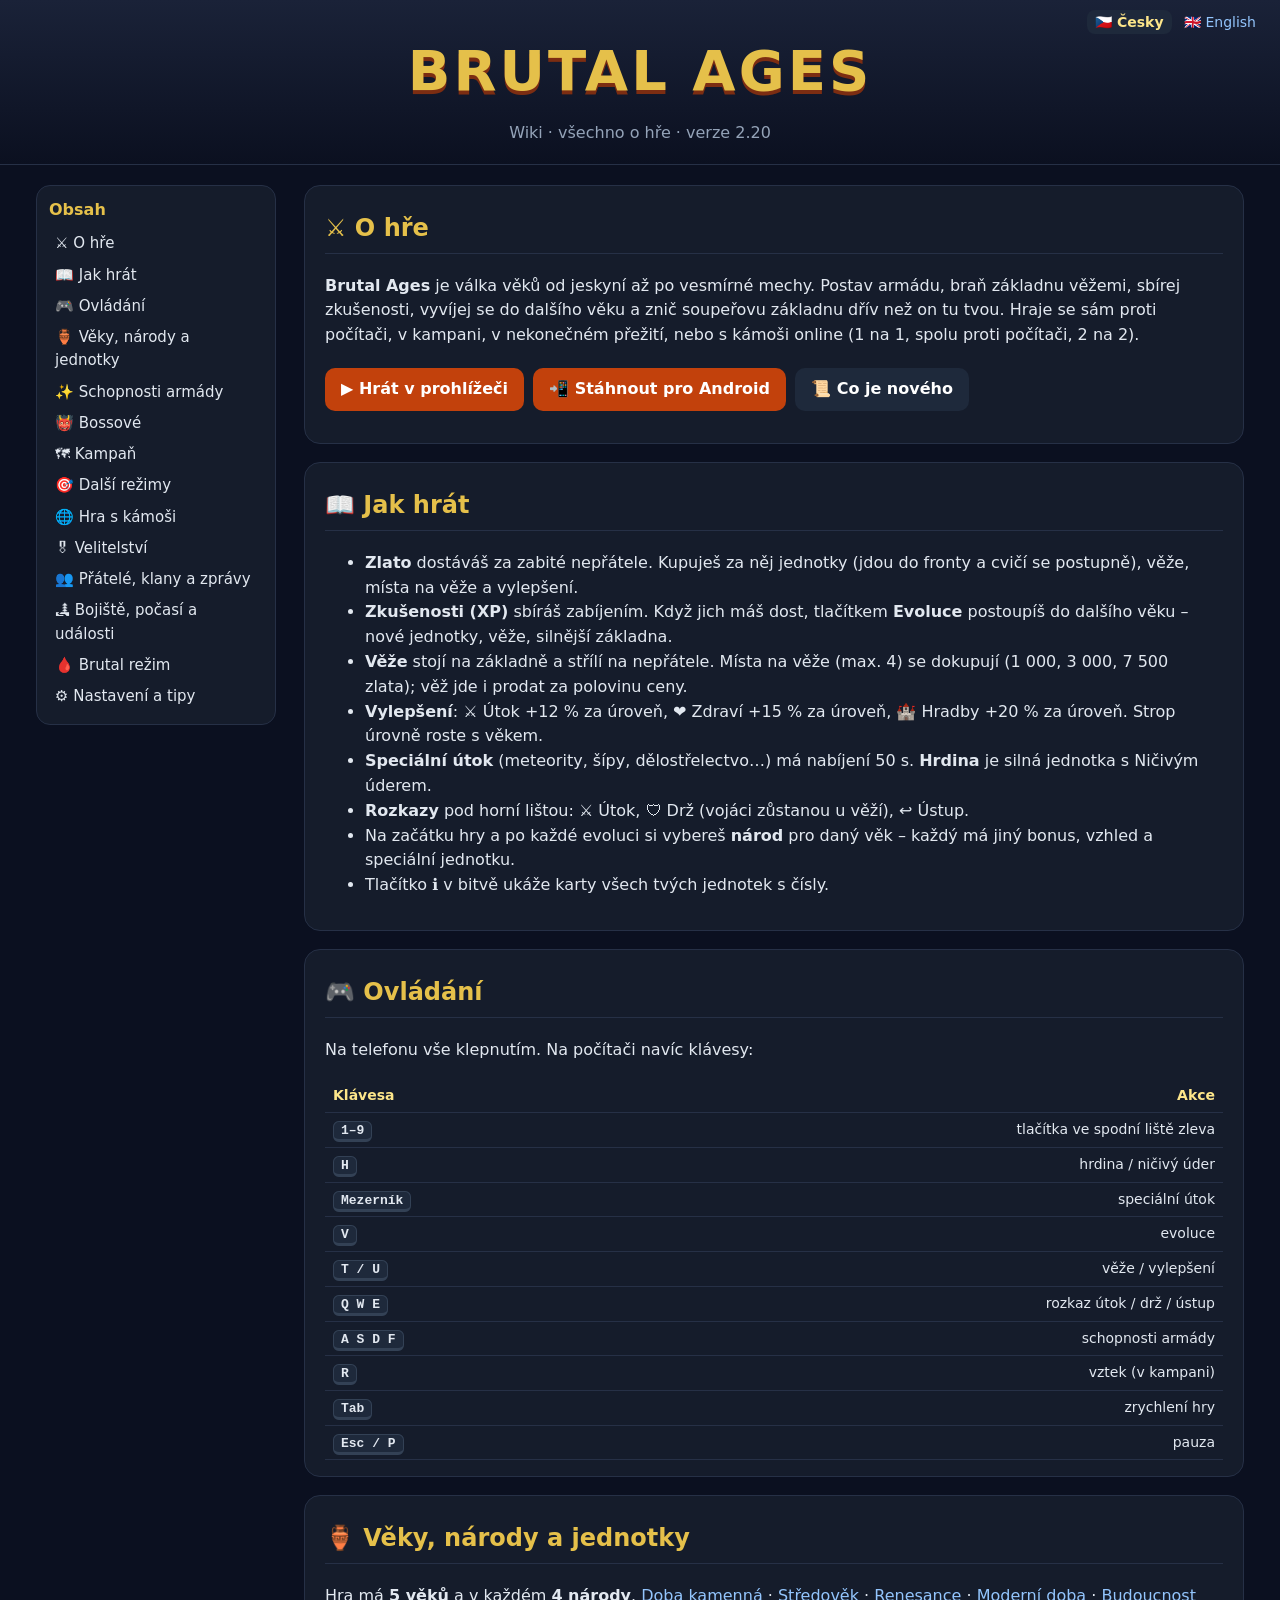
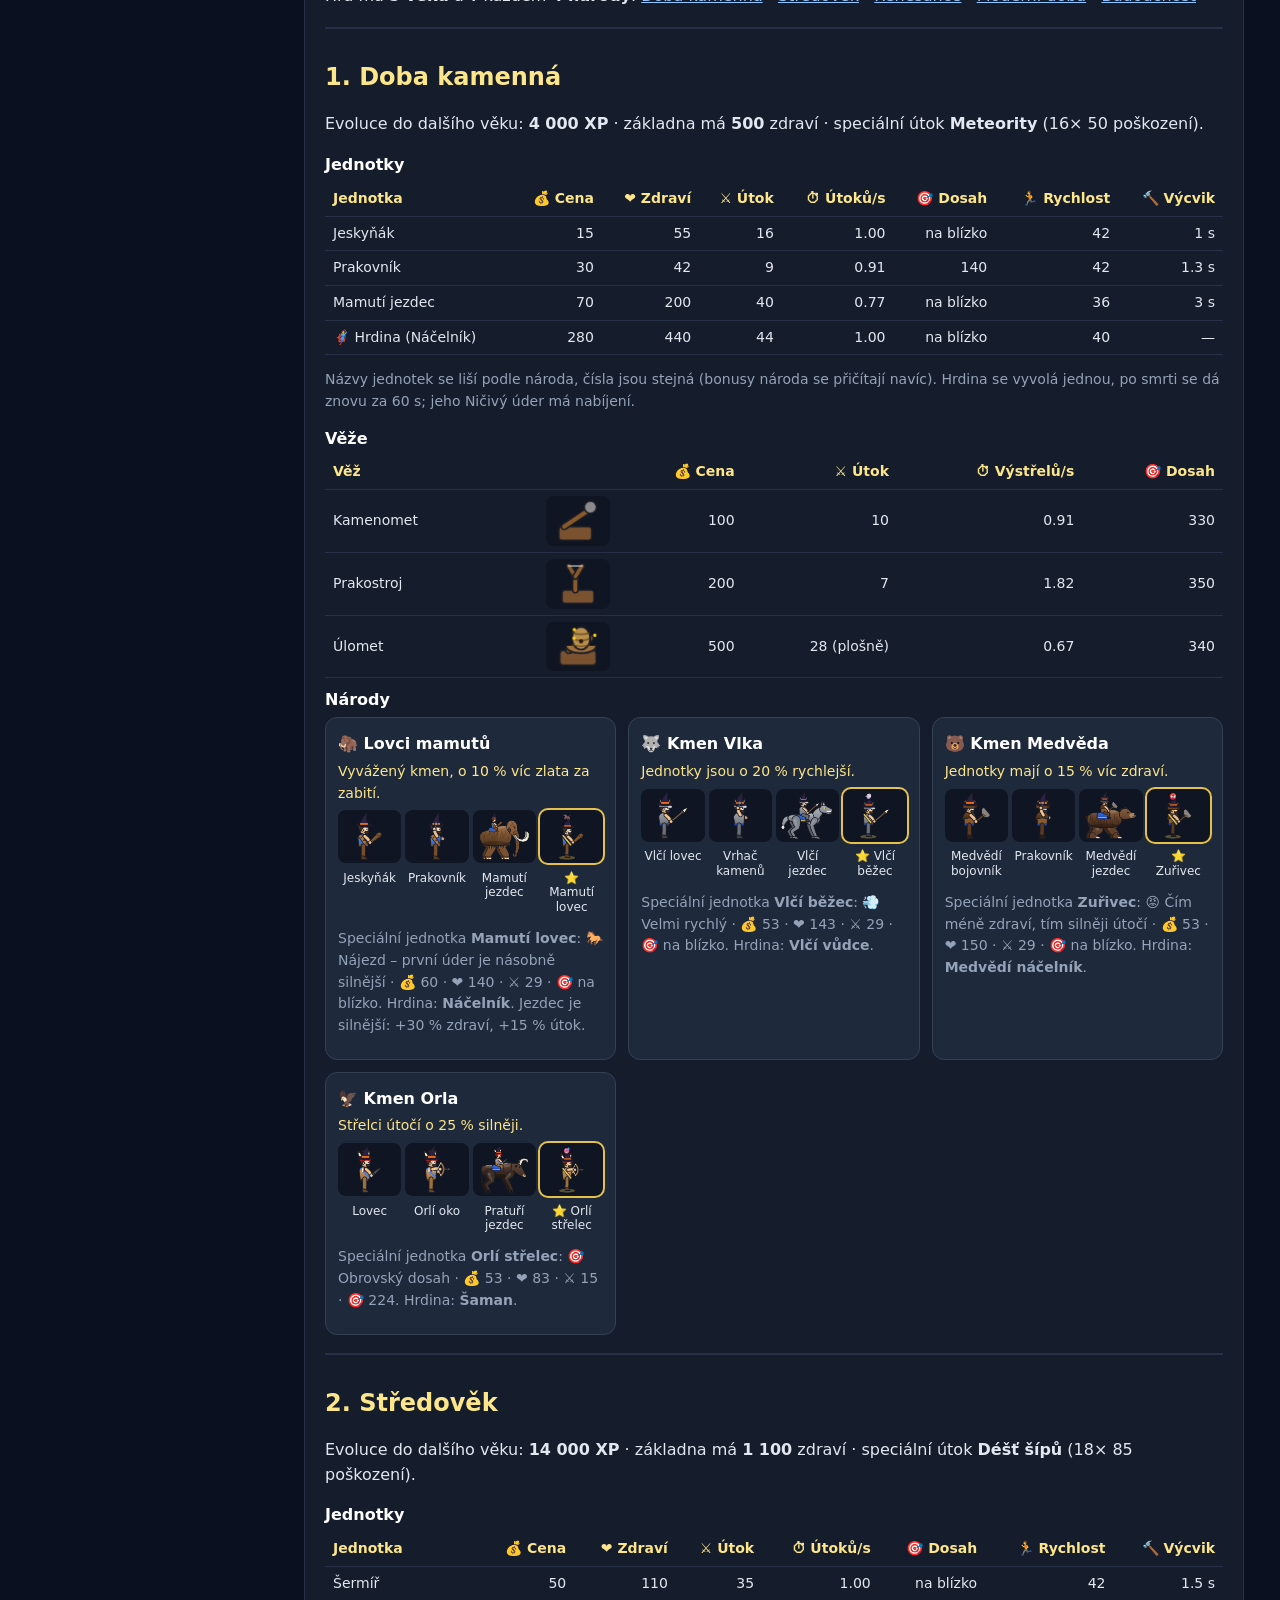
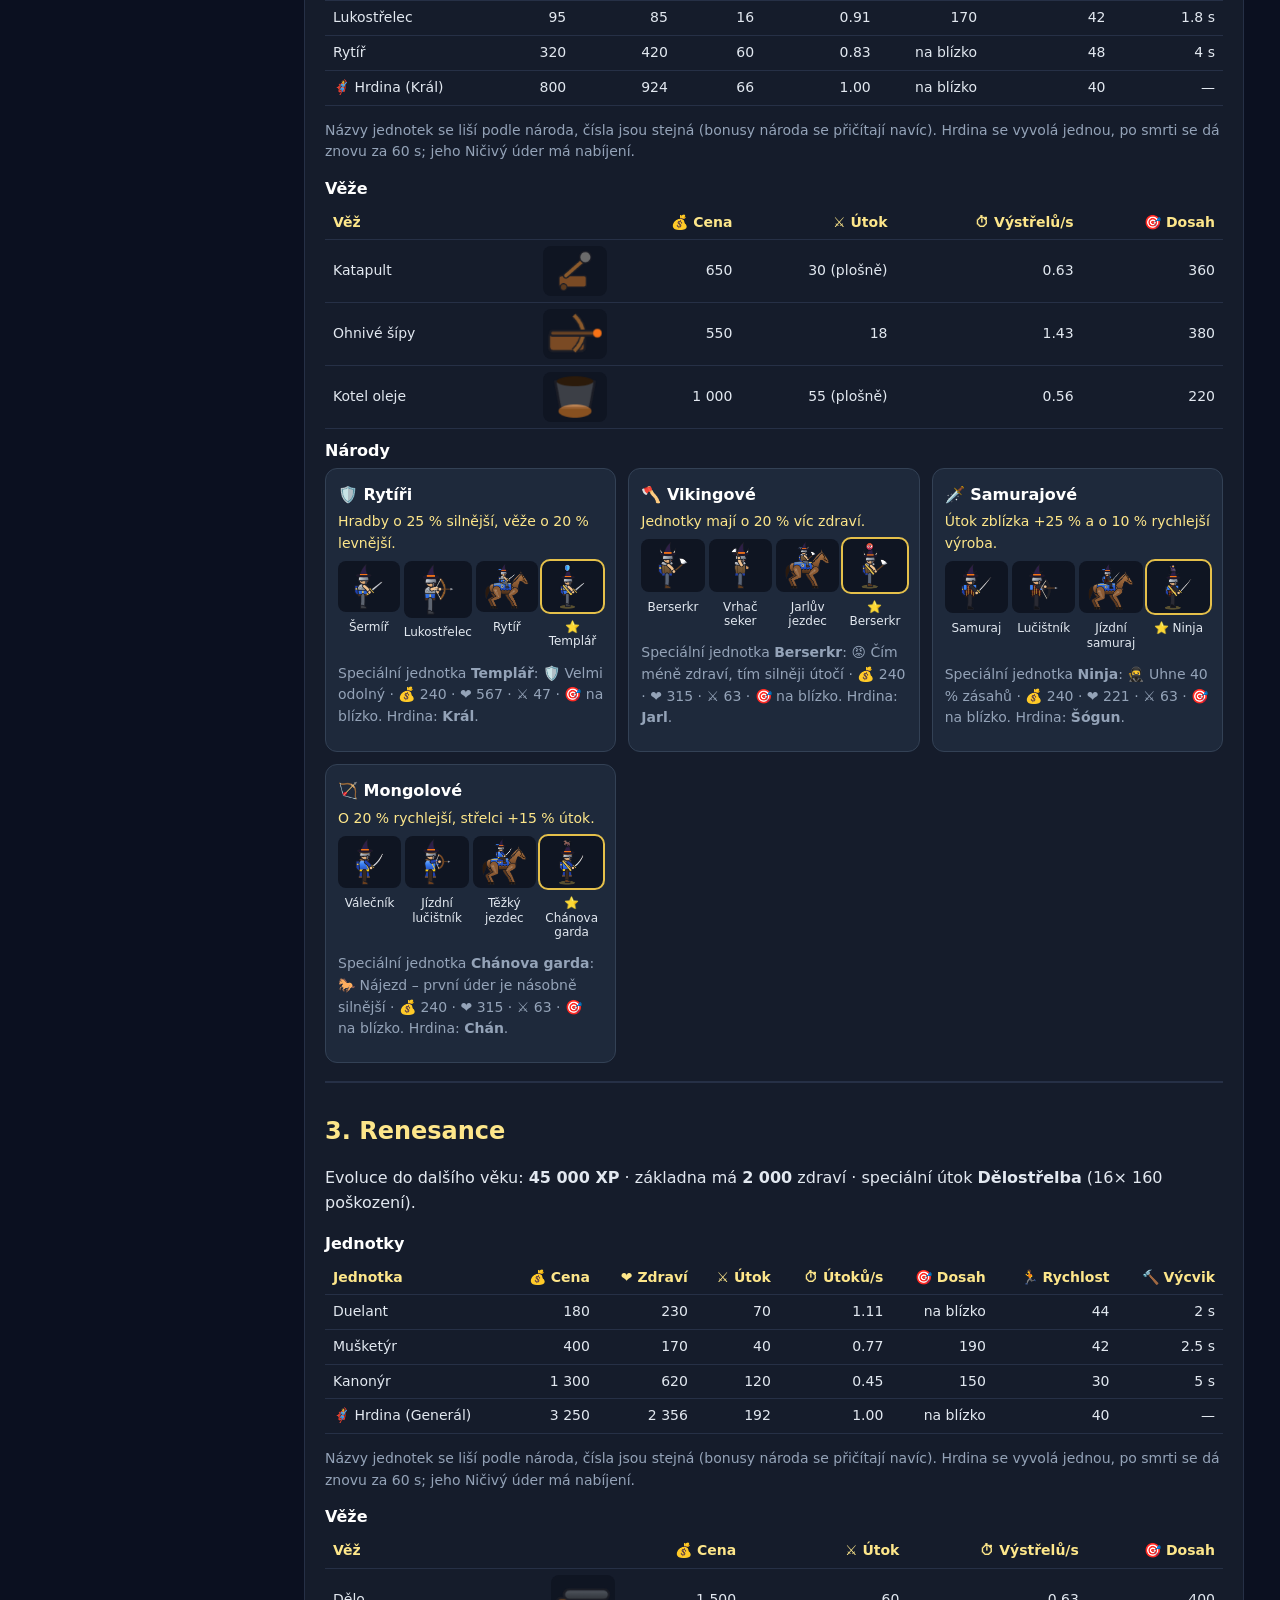
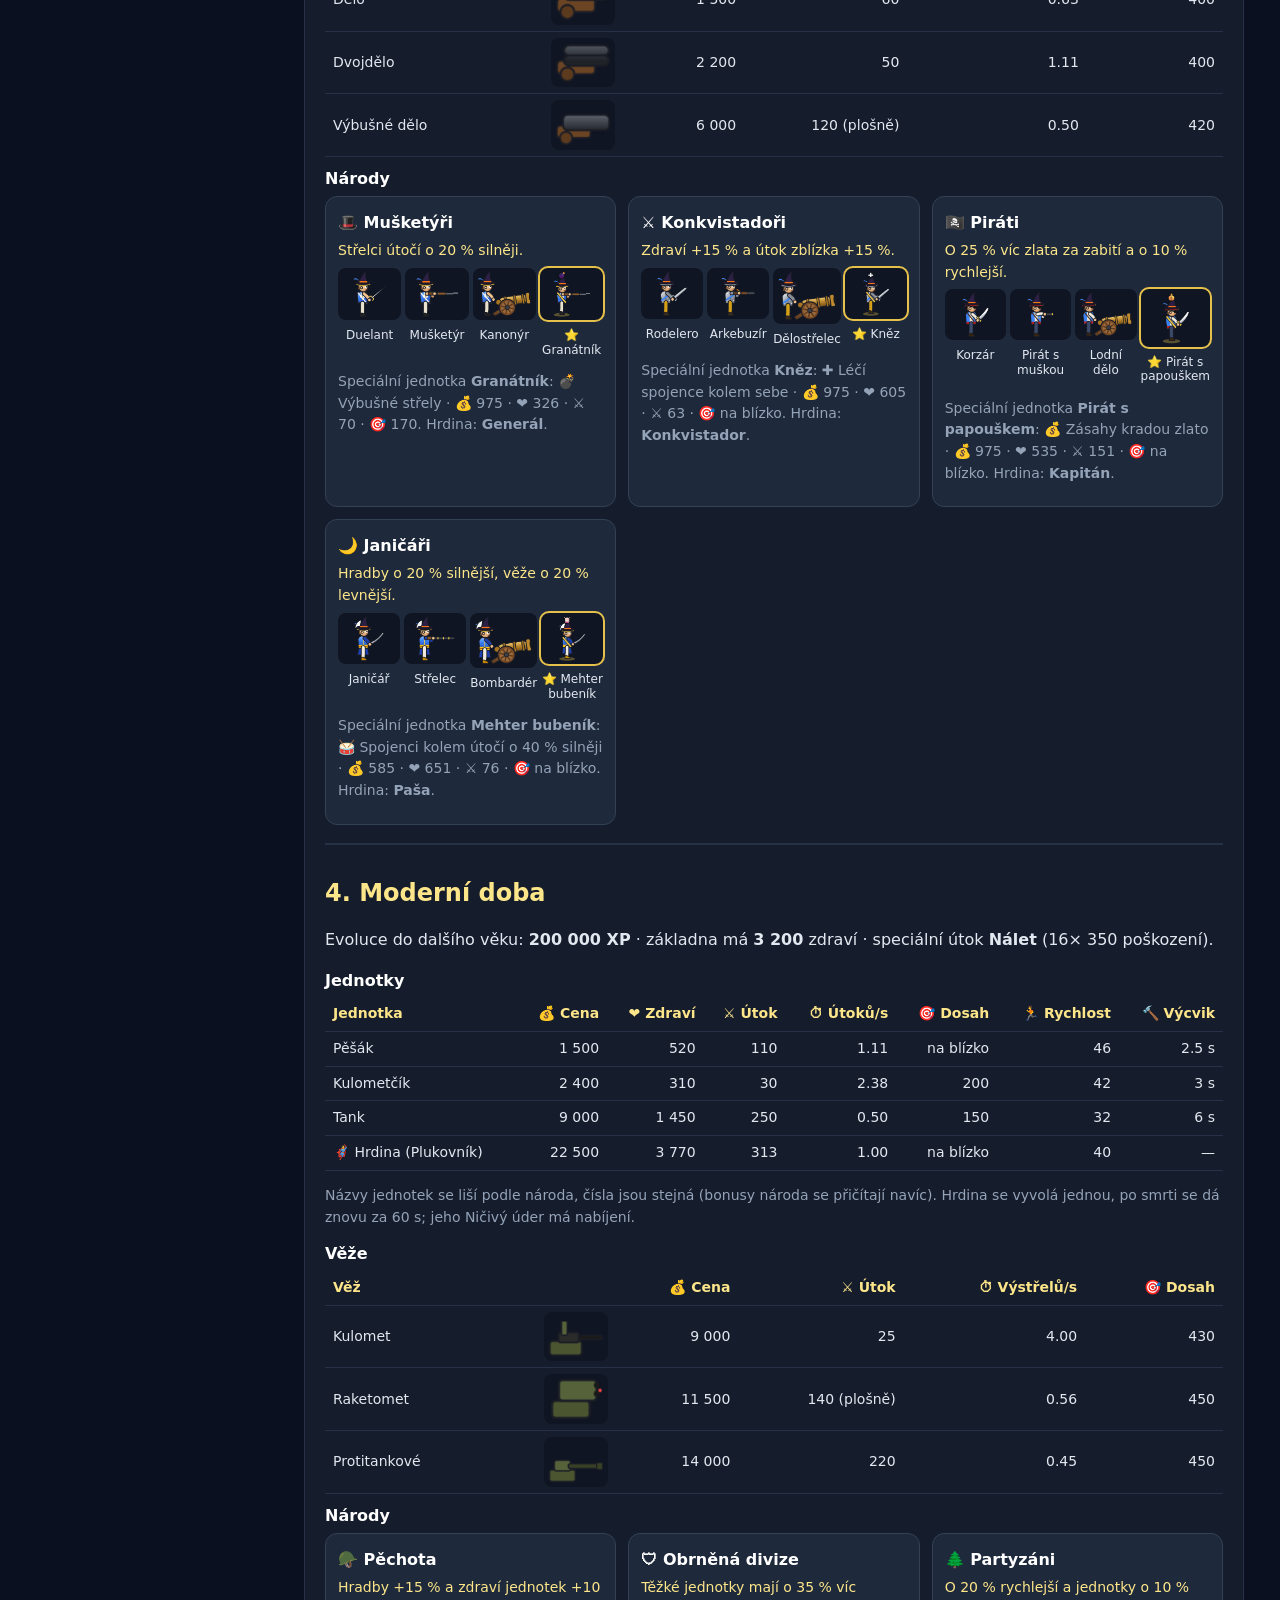
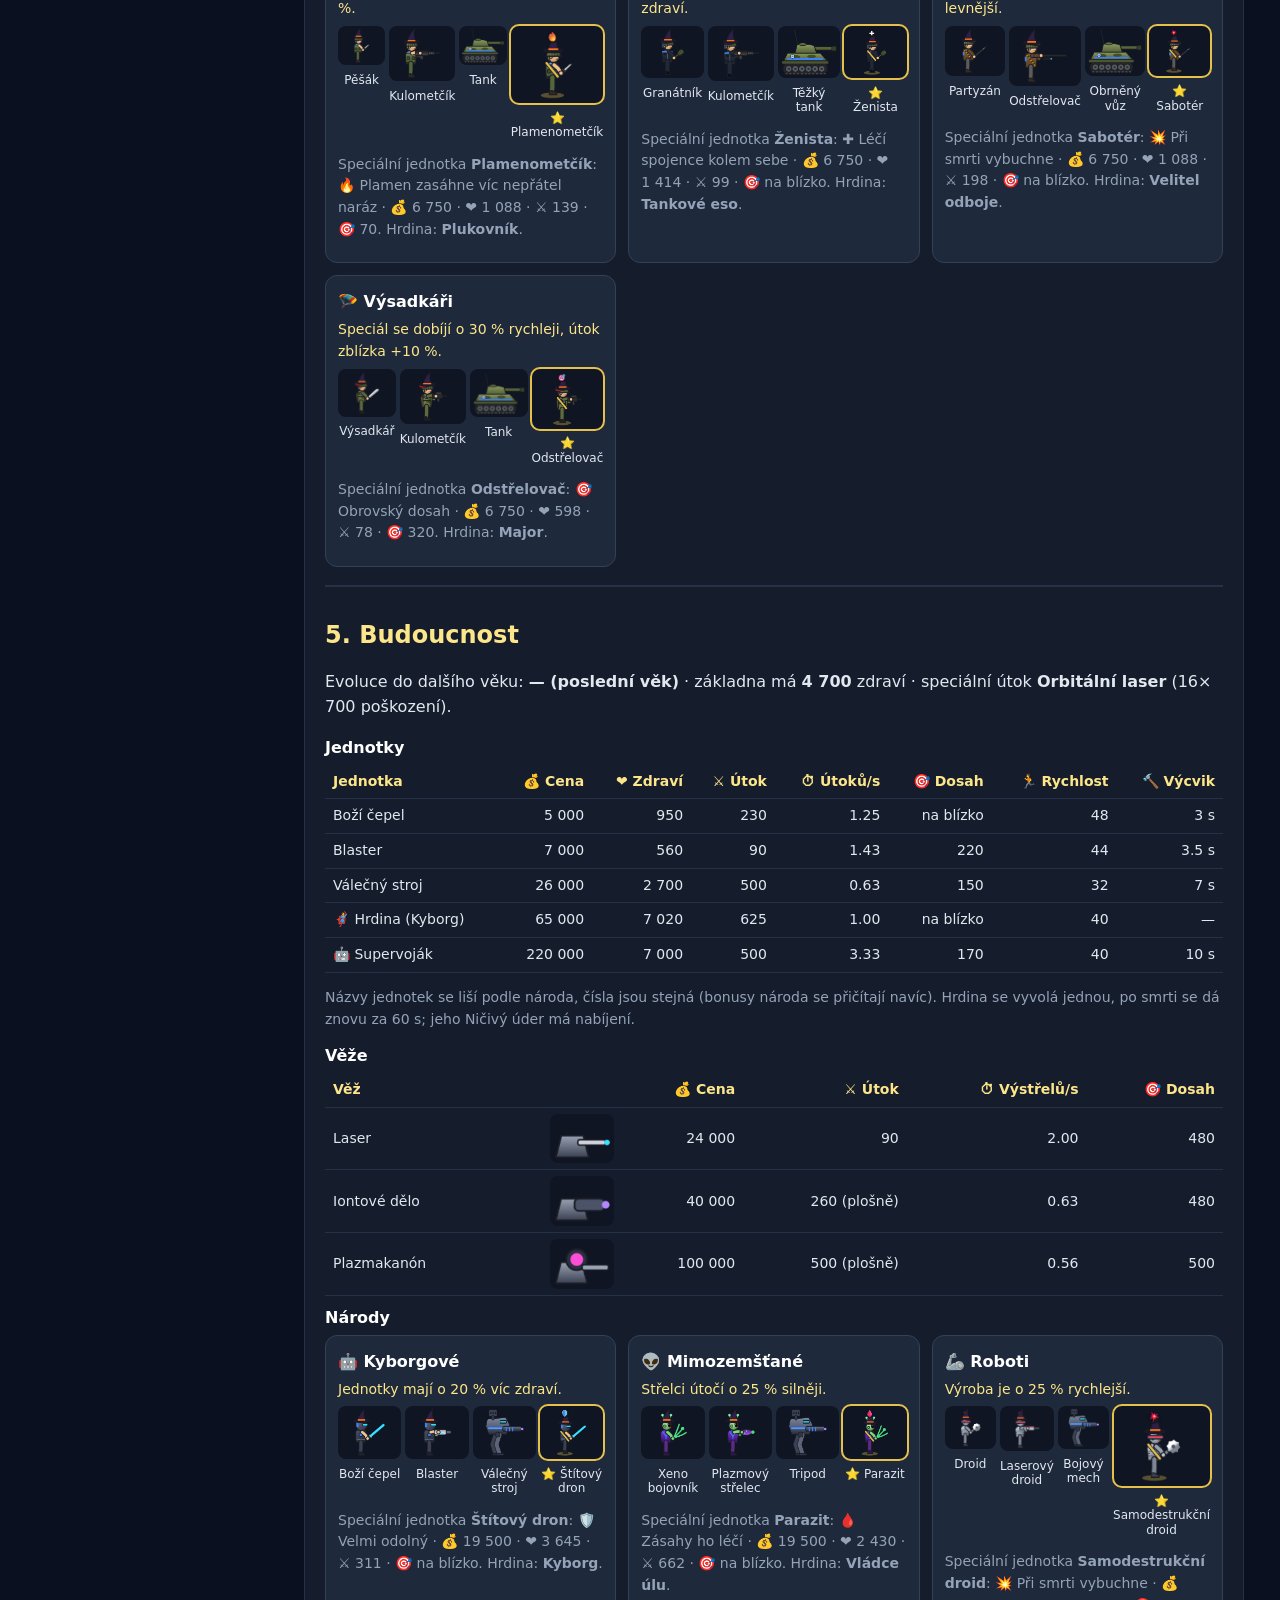
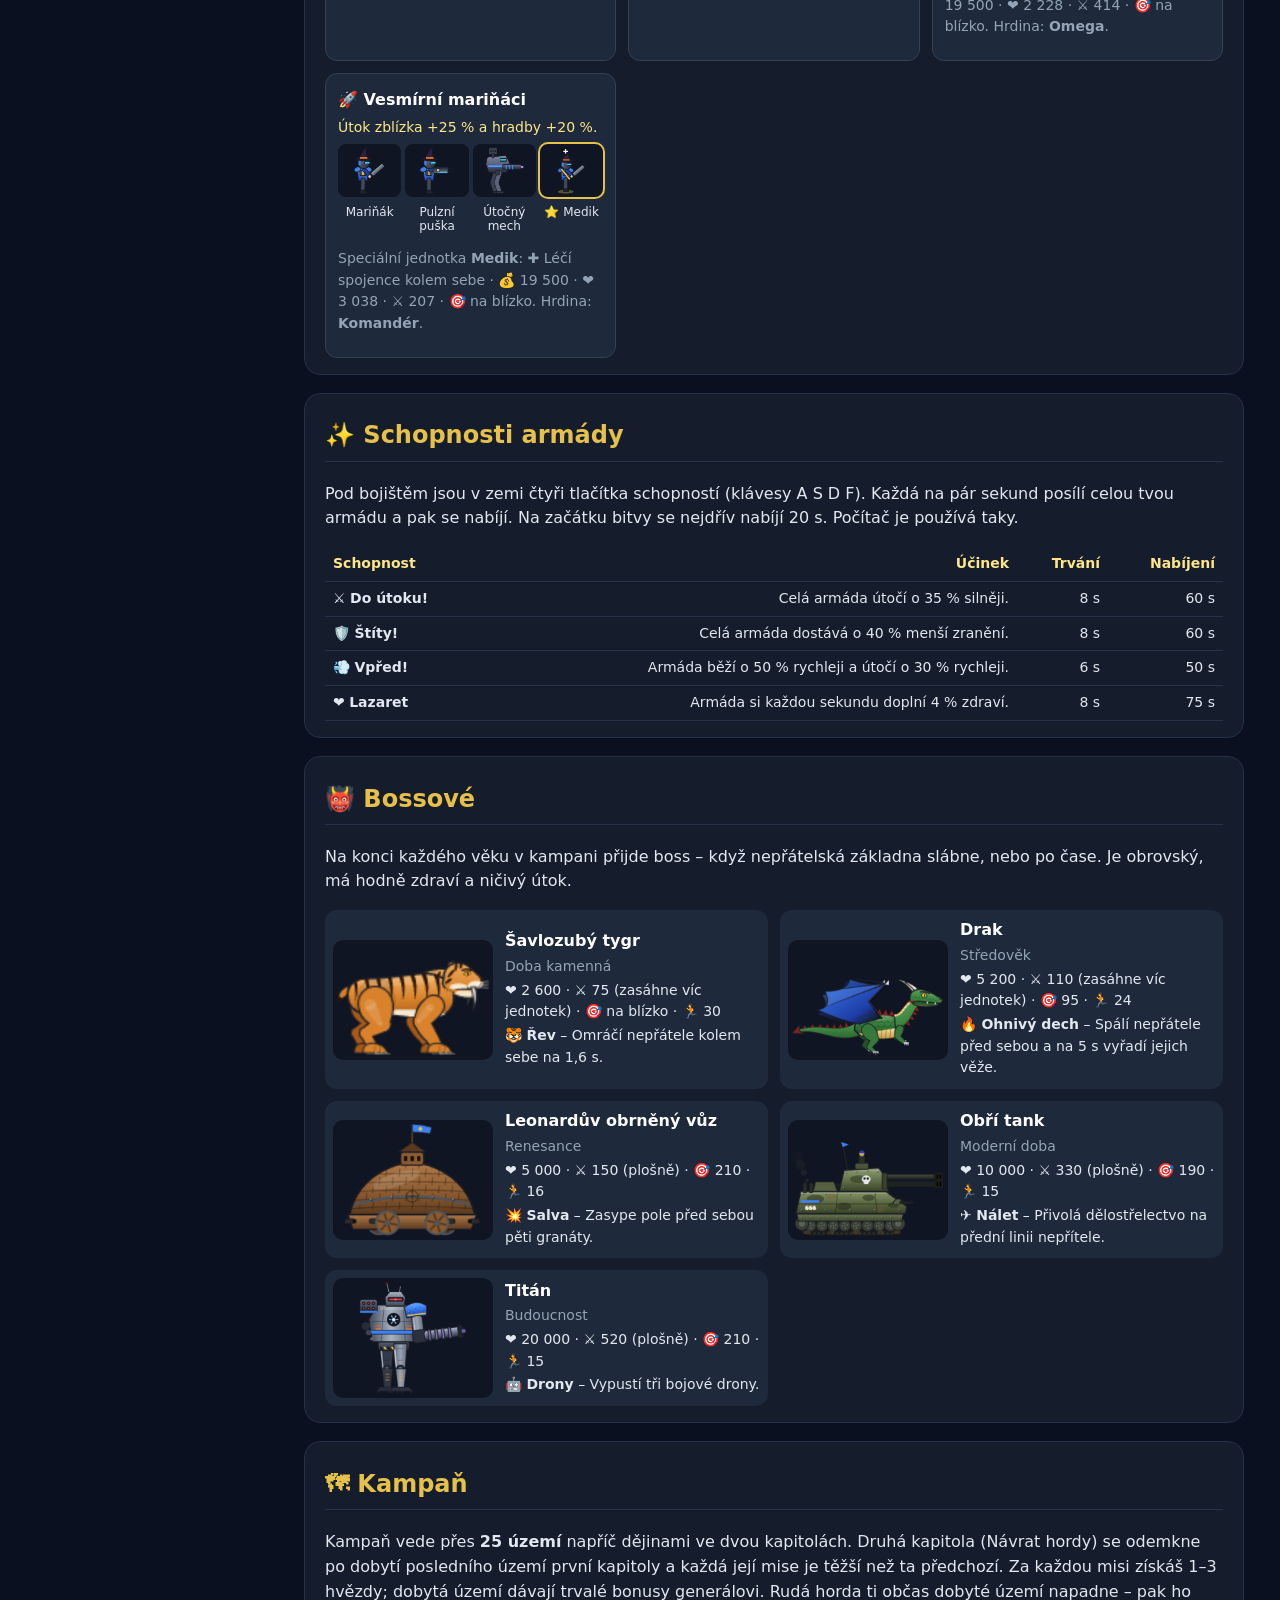
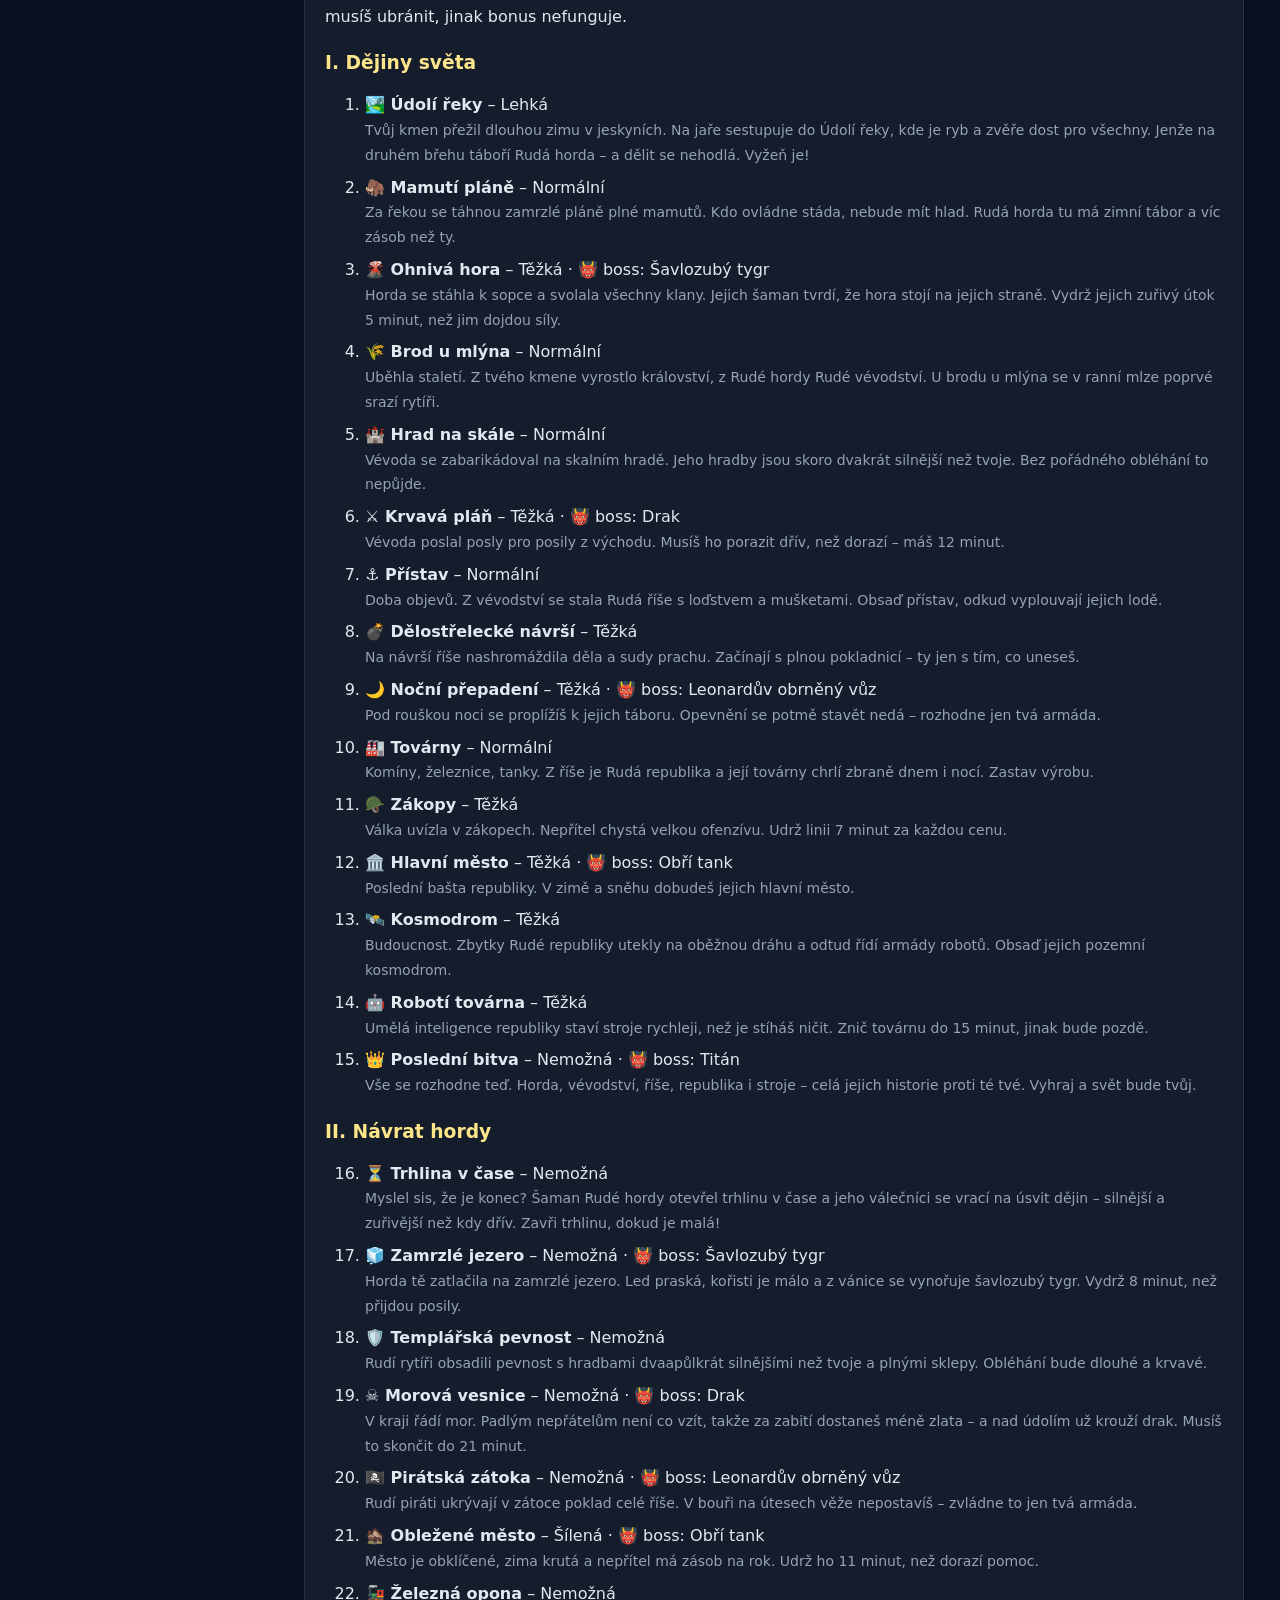
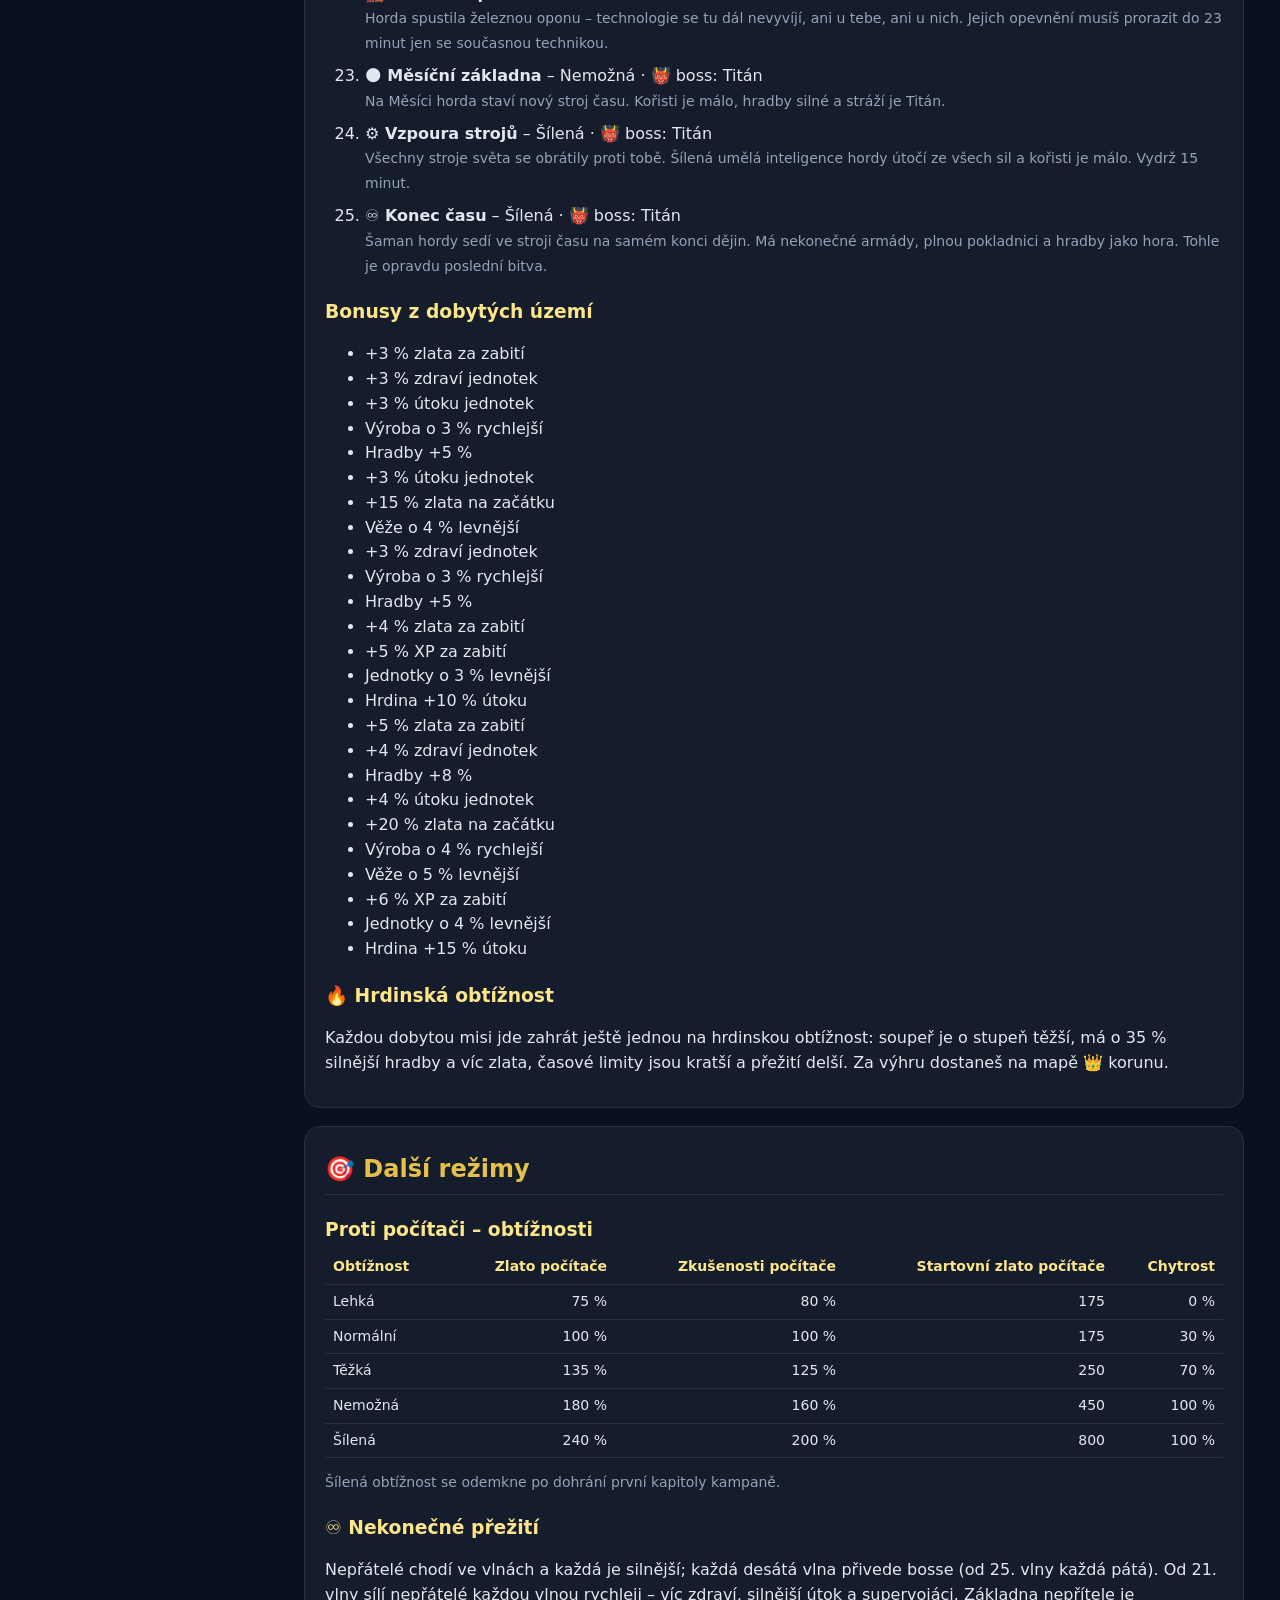
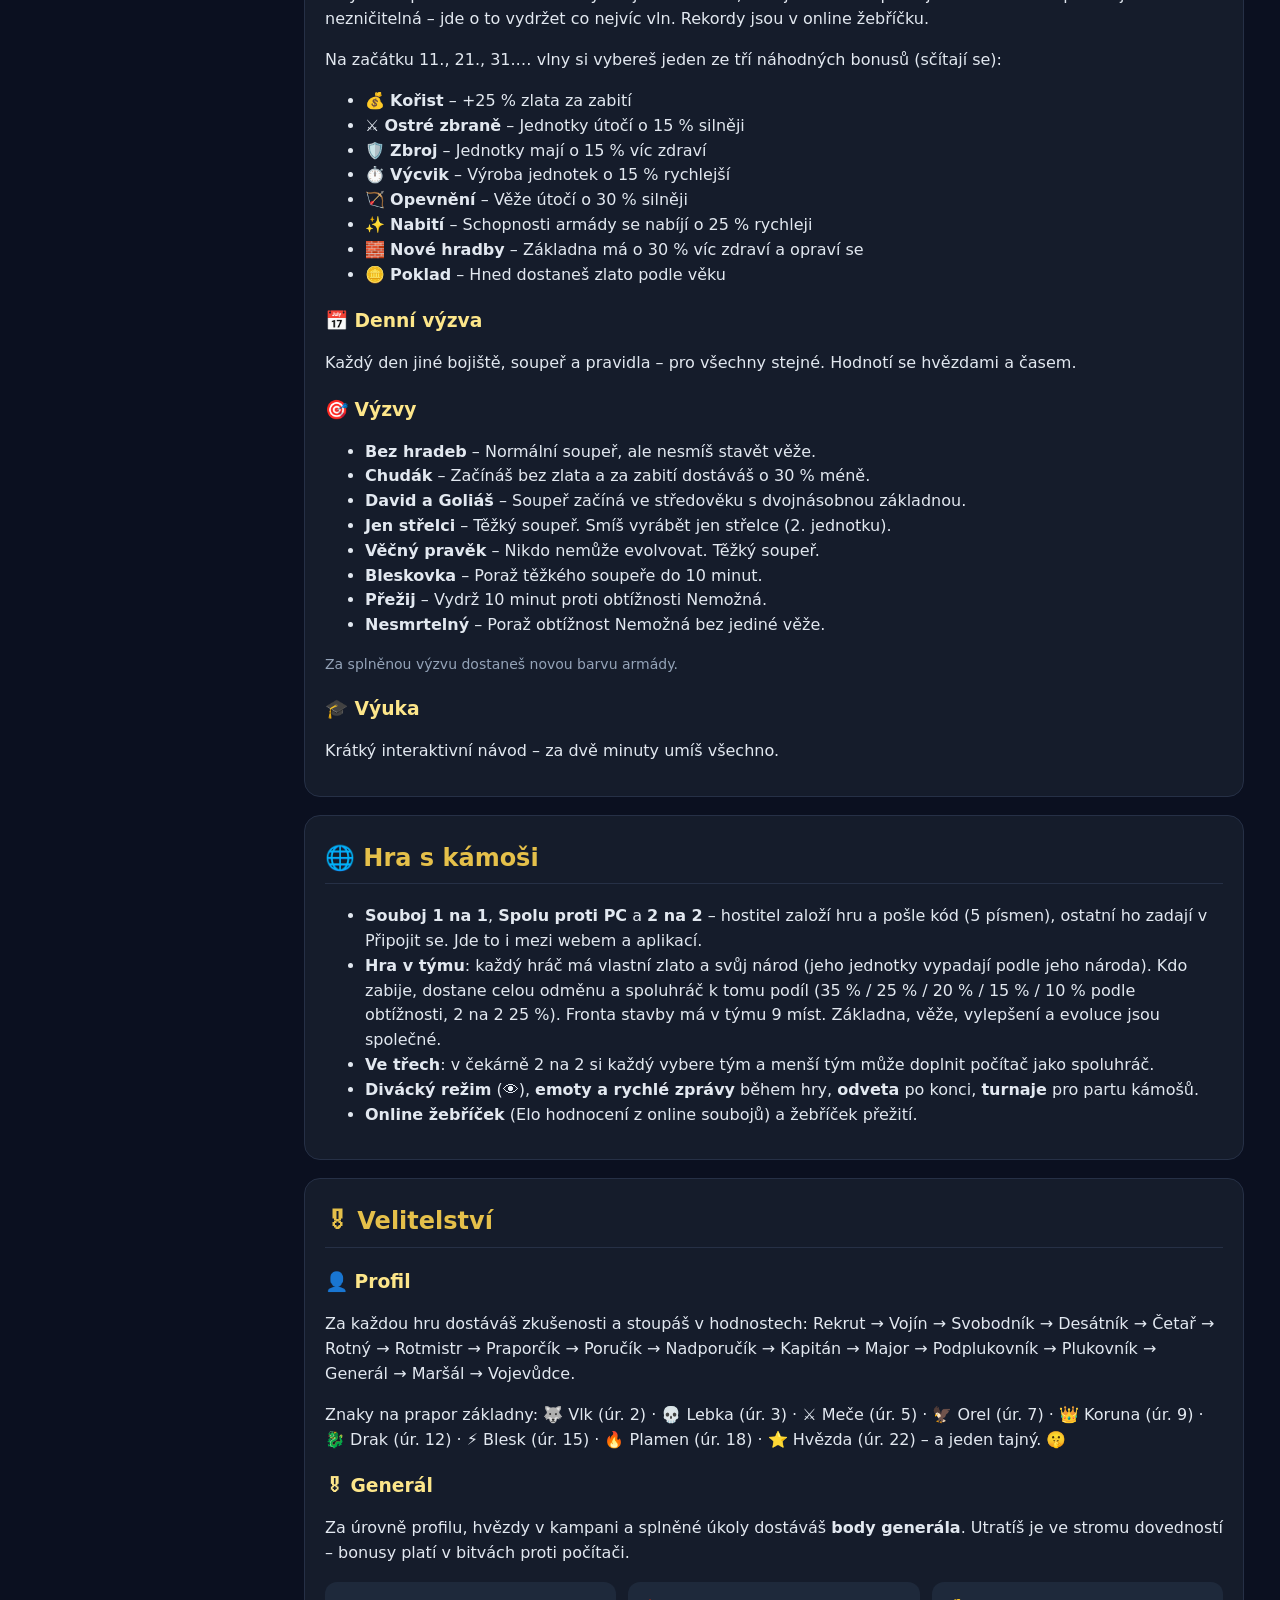
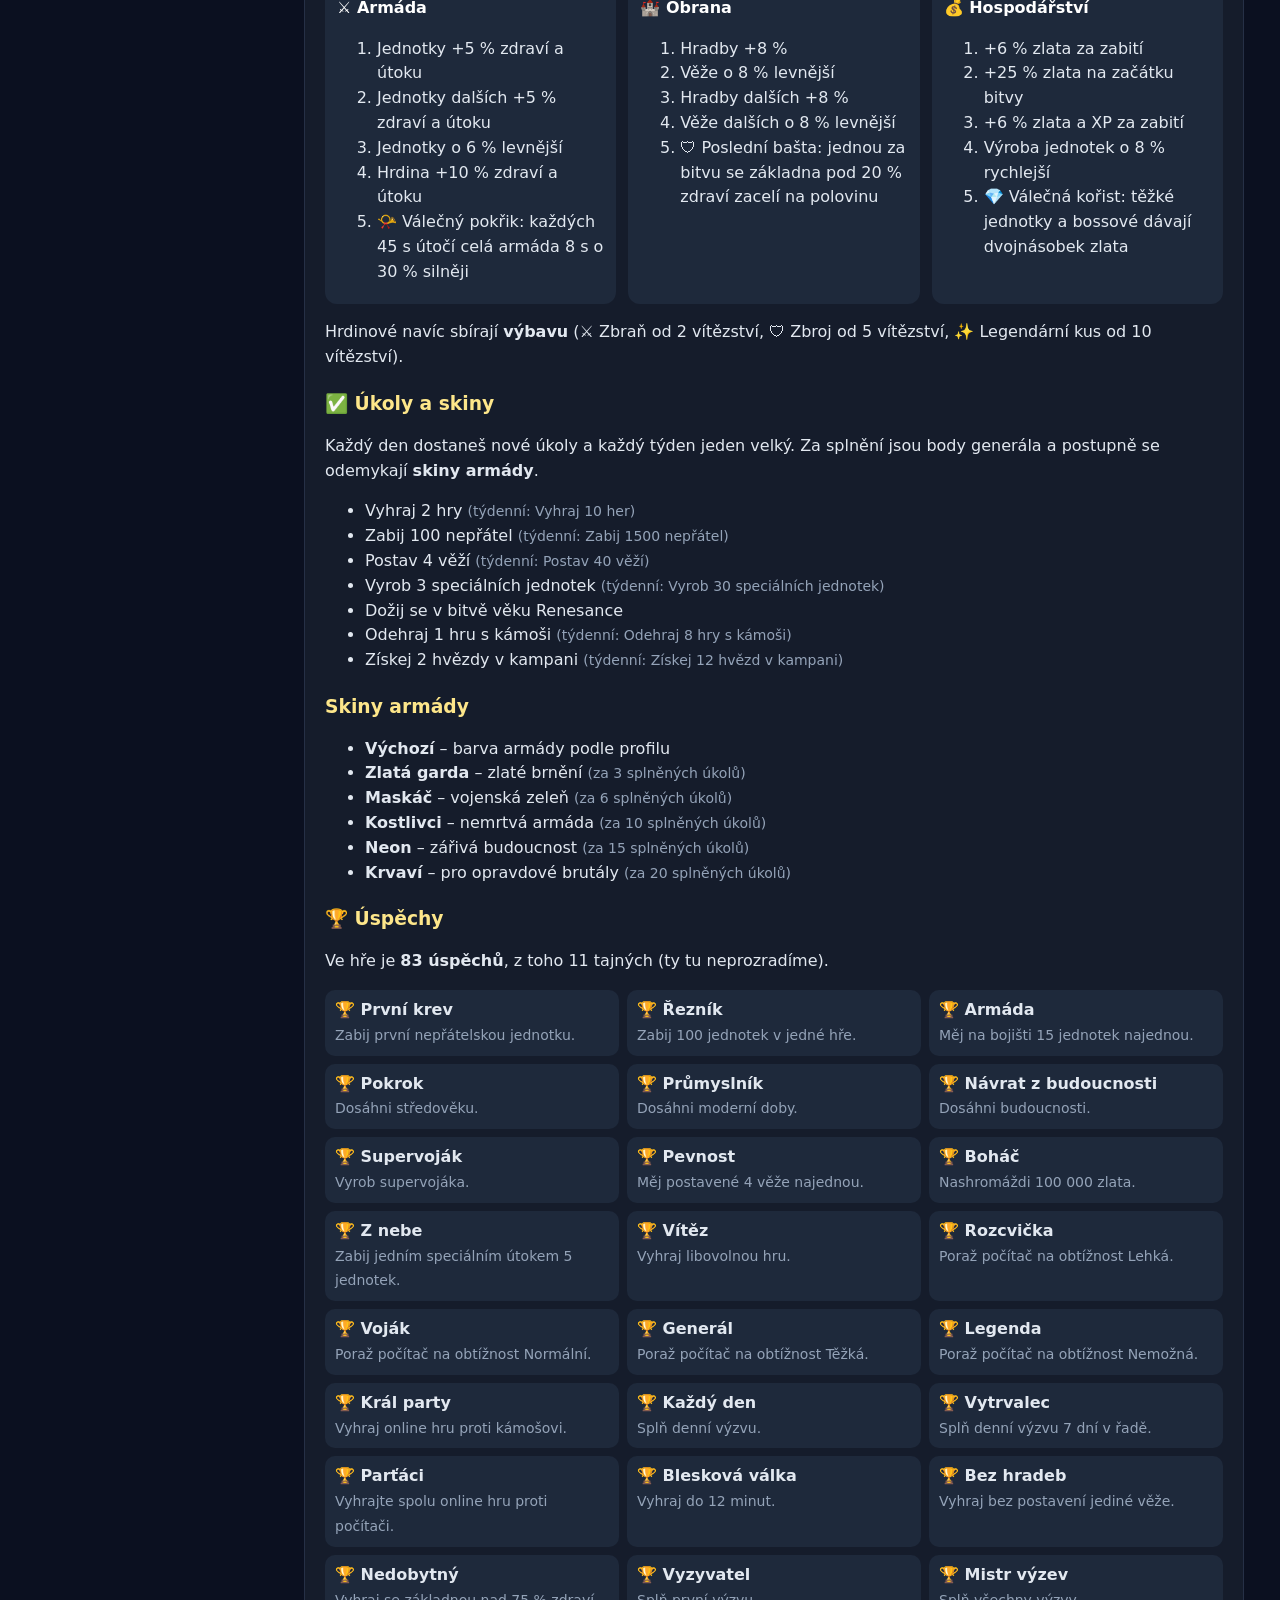
==== commit dd48ded9: "Verze 2.21 (202611051843)" ====
--- a/wiki/index.html
+++ b/wiki/index.html
@@ -33,8 +33,8 @@
 footer { text-align: center; color: var(--muted); font-size: 13px; padding: 20px; }
 @media (max-width: 860px) { .wrap { grid-template-columns: 1fr; } nav { position: static; } nav a { display: inline-block; } section { padding: 2px 14px 12px; } .lang { position: static; margin-bottom: 8px; } }
 </style></head><body>
-<header><div class="lang"><b>🇨🇿 Česky</b> <a href="en/">🇬🇧 English</a></div><h1>BRUTAL AGES</h1><p>Wiki · všechno o hře · verze 2.19</p></header>
-<div class="wrap"><nav><b>Obsah</b><a href="#o-hre">⚔️ O hře</a><a href="#zaklady">📖 Jak hrát</a><a href="#ovladani">🎮 Ovládání</a><a href="#veky">🏺 Věky, národy a jednotky</a><a href="#bossove">👹 Bossové</a><a href="#kampan">🗺 Kampaň</a><a href="#rezimy">🎯 Další režimy</a><a href="#multiplayer">🌐 Hra s kámoši</a><a href="#velitelstvi">🎖 Velitelství</a><a href="#pratele">👥 Přátelé, klany a zprávy</a><a href="#bojiste">🏞 Bojiště, počasí a události</a><a href="#brutal">🩸 Brutal režim</a><a href="#nastaveni">⚙ Nastavení a tipy</a></nav><main><section id="o-hre"><h2>⚔️ O hře</h2><p><b>Brutal Ages</b> je válka věků od jeskyní až po vesmírné mechy. Postav armádu, braň základnu věžemi, sbírej zkušenosti, vyvíjej se do dalšího věku a znič soupeřovu základnu dřív než on tu tvou.
+<header><div class="lang"><b>🇨🇿 Česky</b> <a href="en/">🇬🇧 English</a></div><h1>BRUTAL AGES</h1><p>Wiki · všechno o hře · verze 2.20</p></header>
+<div class="wrap"><nav><b>Obsah</b><a href="#o-hre">⚔️ O hře</a><a href="#zaklady">📖 Jak hrát</a><a href="#ovladani">🎮 Ovládání</a><a href="#veky">🏺 Věky, národy a jednotky</a><a href="#schopnosti">✨ Schopnosti armády</a><a href="#bossove">👹 Bossové</a><a href="#kampan">🗺 Kampaň</a><a href="#rezimy">🎯 Další režimy</a><a href="#multiplayer">🌐 Hra s kámoši</a><a href="#velitelstvi">🎖 Velitelství</a><a href="#pratele">👥 Přátelé, klany a zprávy</a><a href="#bojiste">🏞 Bojiště, počasí a události</a><a href="#brutal">🩸 Brutal režim</a><a href="#nastaveni">⚙ Nastavení a tipy</a></nav><main><section id="o-hre"><h2>⚔️ O hře</h2><p><b>Brutal Ages</b> je válka věků od jeskyní až po vesmírné mechy. Postav armádu, braň základnu věžemi, sbírej zkušenosti, vyvíjej se do dalšího věku a znič soupeřovu základnu dřív než on tu tvou.
       Hraje se sám proti počítači, v kampani, v nekonečném přežití, nebo s kámoši online (1 na 1, spolu proti počítači, 2 na 2).</p><p class="links"><a class="btn" href="../">▶ Hrát v prohlížeči</a> <a class="btn" href="../BrutalAges.apk">📲 Stáhnout pro Android</a> <a class="btn ghost" href="https://github.com/Aeloth666/brutal-ages/blob/main/CHANGELOG.md">📜 Co je nového</a></p></section><section id="zaklady"><h2>📖 Jak hrát</h2><ul>
       <li><b>Zlato</b> dostáváš za zabité nepřátele. Kupuješ za něj jednotky (jdou do fronty a cvičí se postupně), věže, místa na věže a vylepšení.</li>
       <li><b>Zkušenosti (XP)</b> sbíráš zabíjením. Když jich máš dost, tlačítkem <b>Evoluce</b> postoupíš do dalšího věku – nové jednotky, věže, silnější základna.</li>
@@ -44,7 +44,7 @@
       <li><b>Rozkazy</b> pod horní lištou: ⚔️ Útok, 🛡 Drž (vojáci zůstanou u věží), ↩️ Ústup.</li>
       <li>Na začátku hry a po každé evoluci si vybereš <b>národ</b> pro daný věk – každý má jiný bonus, vzhled a speciální jednotku.</li>
       <li>Tlačítko <b>ℹ</b> v bitvě ukáže karty všech tvých jednotek s čísly.</li></ul></section><section id="ovladani"><h2>🎮 Ovládání</h2><p>Na telefonu vše klepnutím. Na počítači navíc klávesy:</p><div class="tbl"><table><tr><th>Klávesa</th><th>Akce</th></tr>
-      <tr><td><kbd>1–9</kbd></td><td>tlačítka ve spodní liště zleva</td></tr><tr><td><kbd>H</kbd></td><td>hrdina / ničivý úder</td></tr><tr><td><kbd>Mezerník</kbd></td><td>speciální útok</td></tr><tr><td><kbd>V</kbd></td><td>evoluce</td></tr><tr><td><kbd>T / U</kbd></td><td>věže / vylepšení</td></tr><tr><td><kbd>Q W E</kbd></td><td>rozkaz útok / drž / ústup</td></tr><tr><td><kbd>R</kbd></td><td>vztek (v kampani)</td></tr><tr><td><kbd>Tab</kbd></td><td>zrychlení hry</td></tr><tr><td><kbd>Esc / P</kbd></td><td>pauza</td></tr></table></div></section><section id="veky"><h2>🏺 Věky, národy a jednotky</h2><p>Hra má <b>5 věků</b> a v každém <b>4 národy</b>. <a href="#vek-0">Doba kamenná</a> · <a href="#vek-1">Středověk</a> · <a href="#vek-2">Renesance</a> · <a href="#vek-3">Moderní doba</a> · <a href="#vek-4">Budoucnost</a></p><article class="age" id="vek-0"><h3>1. Doba kamenná</h3>
+      <tr><td><kbd>1–9</kbd></td><td>tlačítka ve spodní liště zleva</td></tr><tr><td><kbd>H</kbd></td><td>hrdina / ničivý úder</td></tr><tr><td><kbd>Mezerník</kbd></td><td>speciální útok</td></tr><tr><td><kbd>V</kbd></td><td>evoluce</td></tr><tr><td><kbd>T / U</kbd></td><td>věže / vylepšení</td></tr><tr><td><kbd>Q W E</kbd></td><td>rozkaz útok / drž / ústup</td></tr><tr><td><kbd>A S D F</kbd></td><td>schopnosti armády</td></tr><tr><td><kbd>R</kbd></td><td>vztek (v kampani)</td></tr><tr><td><kbd>Tab</kbd></td><td>zrychlení hry</td></tr><tr><td><kbd>Esc / P</kbd></td><td>pauza</td></tr></table></div></section><section id="veky"><h2>🏺 Věky, národy a jednotky</h2><p>Hra má <b>5 věků</b> a v každém <b>4 národy</b>. <a href="#vek-0">Doba kamenná</a> · <a href="#vek-1">Středověk</a> · <a href="#vek-2">Renesance</a> · <a href="#vek-3">Moderní doba</a> · <a href="#vek-4">Budoucnost</a></p><article class="age" id="vek-0"><h3>1. Doba kamenná</h3>
       <p>Evoluce do dalšího věku: <b>4 000 XP</b> · základna má <b>500</b> zdraví · speciální útok <b>Meteority</b> (16× 50 poškození).</p>
       <h4>Jednotky</h4><div class="tbl"><table><tr><th>Jednotka</th><th>💰 Cena</th><th>❤️ Zdraví</th><th>⚔️ Útok</th><th>⏱ Útoků/s</th><th>🎯 Dosah</th><th>🏃 Rychlost</th><th>🔨 Výcvik</th></tr><tr><td>Jeskyňák</td><td>15</td><td>55</td><td>16</td><td>1.00</td><td>na blízko</td><td>42</td><td>1 s</td></tr><tr><td>Prakovník</td><td>30</td><td>42</td><td>9</td><td>0.91</td><td>140</td><td>42</td><td>1.3 s</td></tr><tr><td>Mamutí jezdec</td><td>70</td><td>200</td><td>40</td><td>0.77</td><td>na blízko</td><td>36</td><td>3 s</td></tr><tr><td>🦸 Hrdina (Náčelník)</td><td>280</td><td>440</td><td>44</td><td>1.00</td><td>na blízko</td><td>40</td><td>—</td></tr></table></div>
       <p class="small">Názvy jednotek se liší podle národa, čísla jsou stejná (bonusy národa se přičítají navíc). Hrdina se vyvolá jednou, po smrti se dá znovu za 60 s; jeho Ničivý úder má nabíjení.</p>
@@ -90,7 +90,7 @@
         <div class="units"><figure><img class="" src="[data-uri]" alt="Duelant" loading="lazy"><figcaption>Duelant</figcaption></figure><figure><img class="" src="[data-uri]" alt="Mušketýr" loading="lazy"><figcaption>Mušketýr</figcaption></figure><figure><img class="" src="[data-uri]" alt="Kanonýr" loading="lazy"><figcaption>Kanonýr</figcaption></figure>
         <figure class="spec"><img class="" src="[data-uri]" alt="Granátník" loading="lazy"><figcaption>⭐ Granátník</figcaption></figure></div>
         <p class="small">Speciální jednotka <b>Granátník</b>: 💣 Výbušné střely · 💰 975 · ❤️ 326 · ⚔️ 70 · 🎯 170. Hrdina: <b>Generál</b>.</p></div><div class="nation"><h4>⚔️ Konkvistadoři</h4><p class="bonus">Zdraví +15 % a útok zblízka +15 %.</p>
-        <div class="units"><figure><img class="" src="[data-uri]" alt="Rodelero" loading="lazy"><figcaption>Rodelero</figcaption></figure><figure><img class="" src="[data-uri]" alt="Arkebuzír" loading="lazy"><figcaption>Arkebuzír</figcaption></figure><figure><img class="" src="[data-uri]" alt="Dělostřelec" loading="lazy"><figcaption>Dělostřelec</figcaption></figure>
+        <div class="units"><figure><img class="" src="[data-uri]" alt="Rodelero" loading="lazy"><figcaption>Rodelero</figcaption></figure><figure><img class="" src="[data-uri]" alt="Arkebuzír" loading="lazy"><figcaption>Arkebuzír</figcaption></figure><figure><img class="" src="[data-uri]" alt="Dělostřelec" loading="lazy"><figcaption>Dělostřelec</figcaption></figure>
         <figure class="spec"><img class="" src="[data-uri]" alt="Kněz" loading="lazy"><figcaption>⭐ Kněz</figcaption></figure></div>
         <p class="small">Speciální jednotka <b>Kněz</b>: ✚ Léčí spojence kolem sebe · 💰 975 · ❤️ 605 · ⚔️ 63 · 🎯 na blízko. Hrdina: <b>Konkvistador</b>.</p></div><div class="nation"><h4>🏴‍☠️ Piráti</h4><p class="bonus">O 25 % víc zlata za zabití a o 10 % rychlejší.</p>
         <div class="units"><figure><img class="" src="[data-uri]" alt="Korzár" loading="lazy"><figcaption>Korzár</figcaption></figure><figure><img class="" src="[data-uri]" alt="Pirát s muškou" loading="lazy"><figcaption>Pirát s muškou</figcaption></figure><figure><img class="" src="[data-uri]" alt="Lodní dělo" loading="lazy"><figcaption>Lodní dělo</figcaption></figure>
@@ -121,31 +121,34 @@
       <h4>Jednotky</h4><div class="tbl"><table><tr><th>Jednotka</th><th>💰 Cena</th><th>❤️ Zdraví</th><th>⚔️ Útok</th><th>⏱ Útoků/s</th><th>🎯 Dosah</th><th>🏃 Rychlost</th><th>🔨 Výcvik</th></tr><tr><td>Boží čepel</td><td>5 000</td><td>950</td><td>230</td><td>1.25</td><td>na blízko</td><td>48</td><td>3 s</td></tr><tr><td>Blaster</td><td>7 000</td><td>560</td><td>90</td><td>1.43</td><td>220</td><td>44</td><td>3.5 s</td></tr><tr><td>Válečný stroj</td><td>26 000</td><td>2 700</td><td>500</td><td>0.63</td><td>150</td><td>32</td><td>7 s</td></tr><tr><td>🦸 Hrdina (Kyborg)</td><td>65 000</td><td>7 020</td><td>625</td><td>1.00</td><td>na blízko</td><td>40</td><td>—</td></tr><tr><td>🤖 Supervoják</td><td>220 000</td><td>7 000</td><td>500</td><td>3.33</td><td>170</td><td>40</td><td>10 s</td></tr></table></div>
       <p class="small">Názvy jednotek se liší podle národa, čísla jsou stejná (bonusy národa se přičítají navíc). Hrdina se vyvolá jednou, po smrti se dá znovu za 60 s; jeho Ničivý úder má nabíjení.</p>
       <h4>Věže</h4><div class="tbl"><table><tr><th>Věž</th><th></th><th>💰 Cena</th><th>⚔️ Útok</th><th>⏱ Výstřelů/s</th><th>🎯 Dosah</th></tr>
-      <tr><td>Laser</td><td><img class="tur" src="[data-uri]" alt="Laser" loading="lazy"></td><td>24 000</td><td>90</td><td>2.00</td><td>480</td></tr><tr><td>Iontové dělo</td><td><img class="tur" src="[data-uri]" alt="Iontové dělo" loading="lazy"></td><td>40 000</td><td>260 (plošně)</td><td>0.63</td><td>480</td></tr><tr><td>Plazmakanón</td><td><img class="tur" src="[data-uri]" alt="Plazmakanón" loading="lazy"></td><td>100 000</td><td>500 (plošně)</td><td>0.56</td><td>500</td></tr></table></div>
+      <tr><td>Laser</td><td><img class="tur" src="[data-uri]" alt="Laser" loading="lazy"></td><td>24 000</td><td>90</td><td>2.00</td><td>480</td></tr><tr><td>Iontové dělo</td><td><img class="tur" src="[data-uri]" alt="Iontové dělo" loading="lazy"></td><td>40 000</td><td>260 (plošně)</td><td>0.63</td><td>480</td></tr><tr><td>Plazmakanón</td><td><img class="tur" src="[data-uri]" alt="Plazmakanón" loading="lazy"></td><td>100 000</td><td>500 (plošně)</td><td>0.56</td><td>500</td></tr></table></div>
       <h4>Národy</h4><div class="nations"><div class="nation"><h4>🤖 Kyborgové</h4><p class="bonus">Jednotky mají o 20 % víc zdraví.</p>
-        <div class="units"><figure><img class="" src="[data-uri]" alt="Boží čepel" loading="lazy"><figcaption>Boží čepel</figcaption></figure><figure><img class="" src="[data-uri]" alt="Blaster" loading="lazy"><figcaption>Blaster</figcaption></figure><figure><img class="" src="[data-uri]" alt="Válečný stroj" loading="lazy"><figcaption>Válečný stroj</figcaption></figure>
-        <figure class="spec"><img class="" src="[data-uri]" alt="Štítový dron" loading="lazy"><figcaption>⭐ Štítový dron</figcaption></figure></div>
+        <div class="units"><figure><img class="" src="[data-uri]" alt="Boží čepel" loading="lazy"><figcaption>Boží čepel</figcaption></figure><figure><img class="" src="[data-uri]" alt="Blaster" loading="lazy"><figcaption>Blaster</figcaption></figure><figure><img class="" src="[data-uri]" alt="Válečný stroj" loading="lazy"><figcaption>Válečný stroj</figcaption></figure>
+        <figure class="spec"><img class="" src="[data-uri]" alt="Štítový dron" loading="lazy"><figcaption>⭐ Štítový dron</figcaption></figure></div>
         <p class="small">Speciální jednotka <b>Štítový dron</b>: 🛡️ Velmi odolný · 💰 19 500 · ❤️ 3 645 · ⚔️ 311 · 🎯 na blízko. Hrdina: <b>Kyborg</b>.</p></div><div class="nation"><h4>👽 Mimozemšťané</h4><p class="bonus">Střelci útočí o 25 % silněji.</p>
-        <div class="units"><figure><img class="" src="[data-uri]" alt="Xeno bojovník" loading="lazy"><figcaption>Xeno bojovník</figcaption></figure><figure><img class="" src="[data-uri]" alt="Plazmový střelec" loading="lazy"><figcaption>Plazmový střelec</figcaption></figure><figure><img class="" src="[data-uri]" alt="Tripod" loading="lazy"><figcaption>Tripod</figcaption></figure>
-        <figure class="spec"><img class="" src="[data-uri]" alt="Parazit" loading="lazy"><figcaption>⭐ Parazit</figcaption></figure></div>
+        <div class="units"><figure><img class="" src="[data-uri]" alt="Xeno bojovník" loading="lazy"><figcaption>Xeno bojovník</figcaption></figure><figure><img class="" src="[data-uri]" alt="Plazmový střelec" loading="lazy"><figcaption>Plazmový střelec</figcaption></figure><figure><img class="" src="[data-uri]" alt="Tripod" loading="lazy"><figcaption>Tripod</figcaption></figure>
+        <figure class="spec"><img class="" src="[data-uri]" alt="Parazit" loading="lazy"><figcaption>⭐ Parazit</figcaption></figure></div>
         <p class="small">Speciální jednotka <b>Parazit</b>: 🩸 Zásahy ho léčí · 💰 19 500 · ❤️ 2 430 · ⚔️ 662 · 🎯 na blízko. Hrdina: <b>Vládce úlu</b>.</p></div><div class="nation"><h4>🦾 Roboti</h4><p class="bonus">Výroba je o 25 % rychlejší.</p>
-        <div class="units"><figure><img class="" src="[data-uri]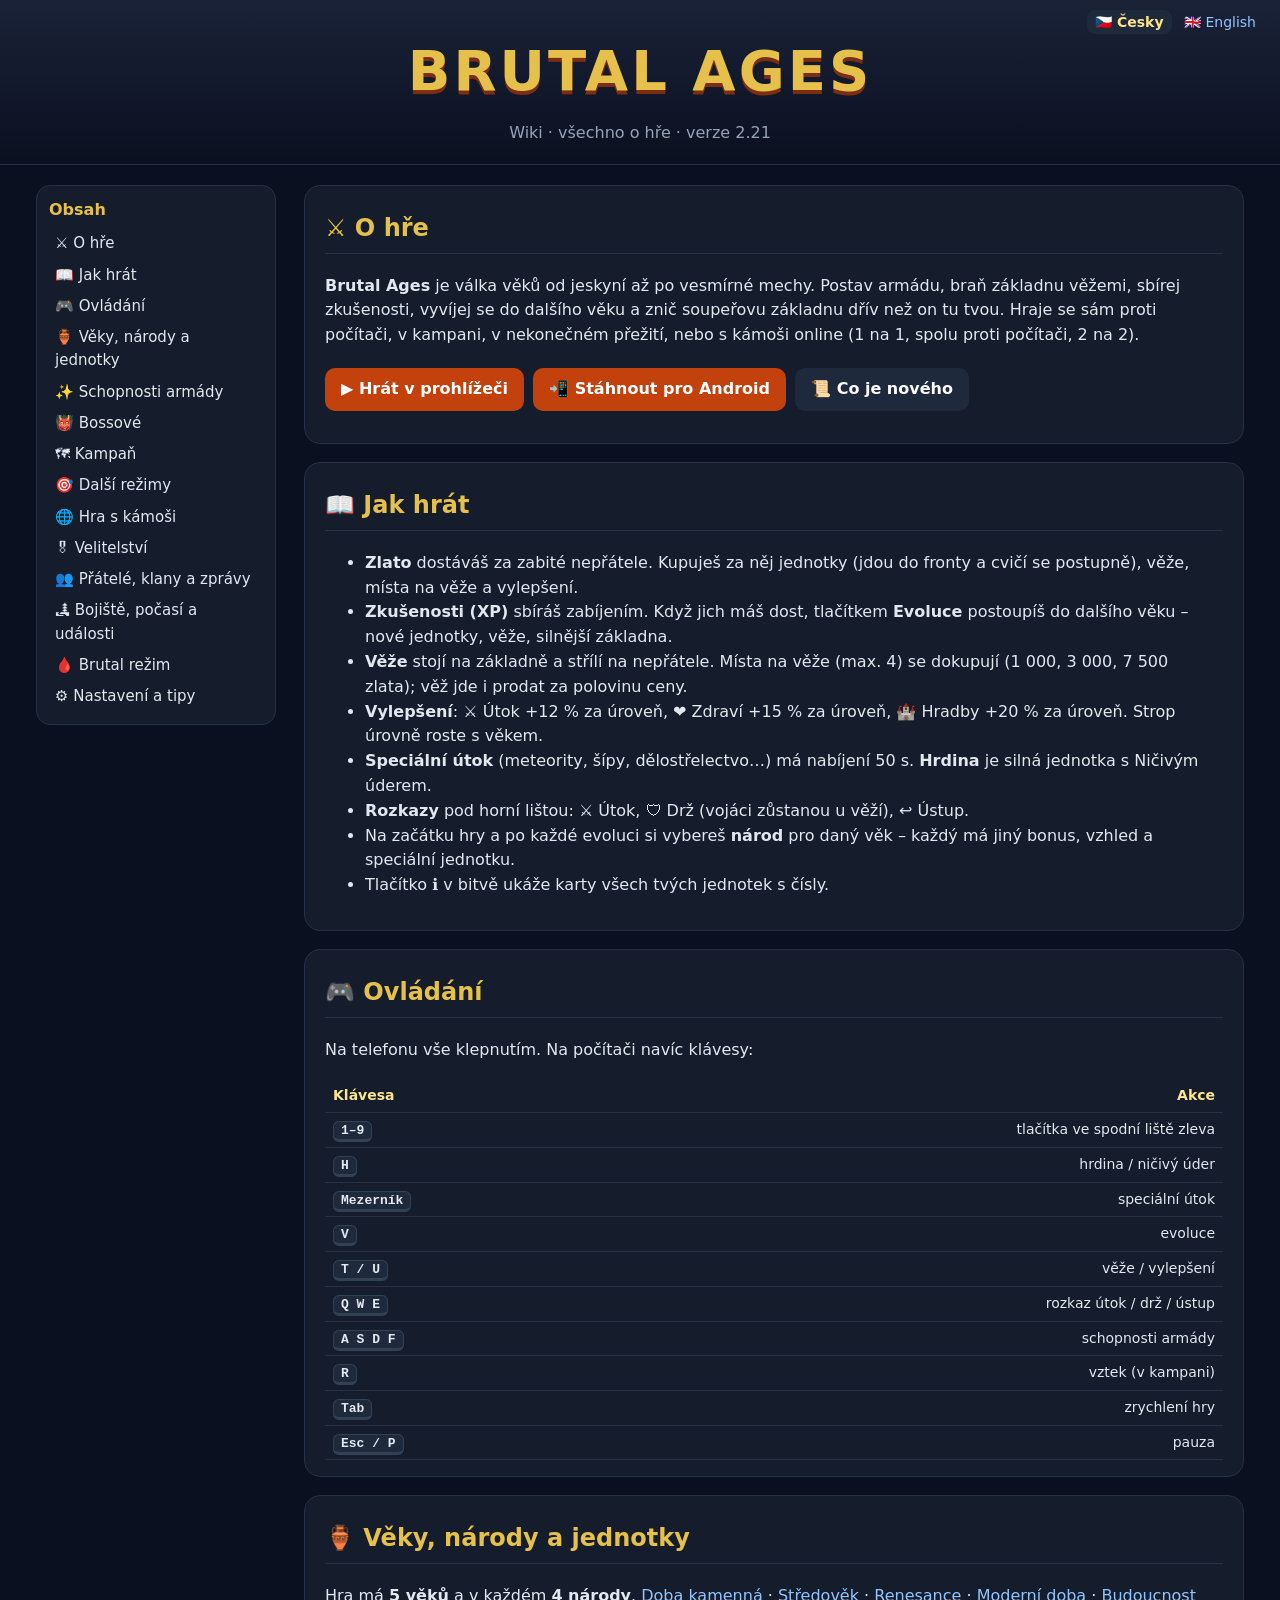
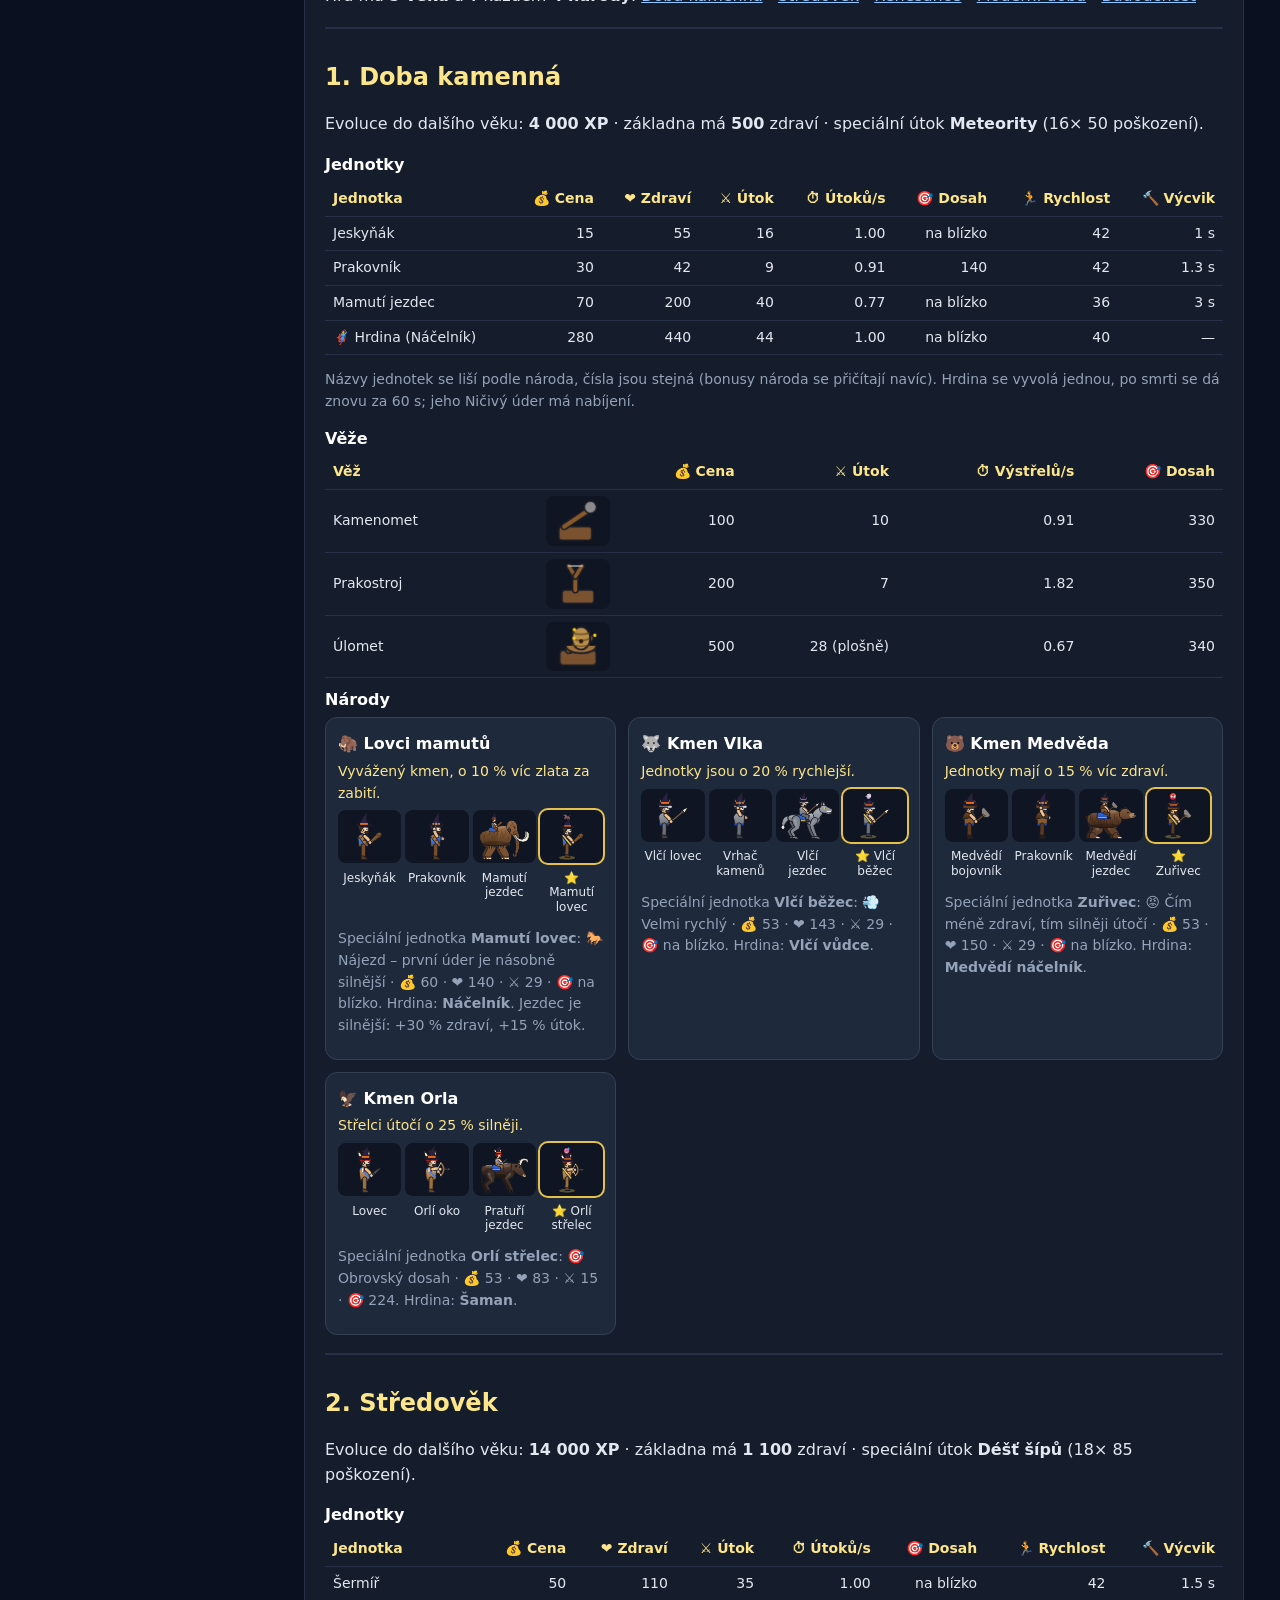
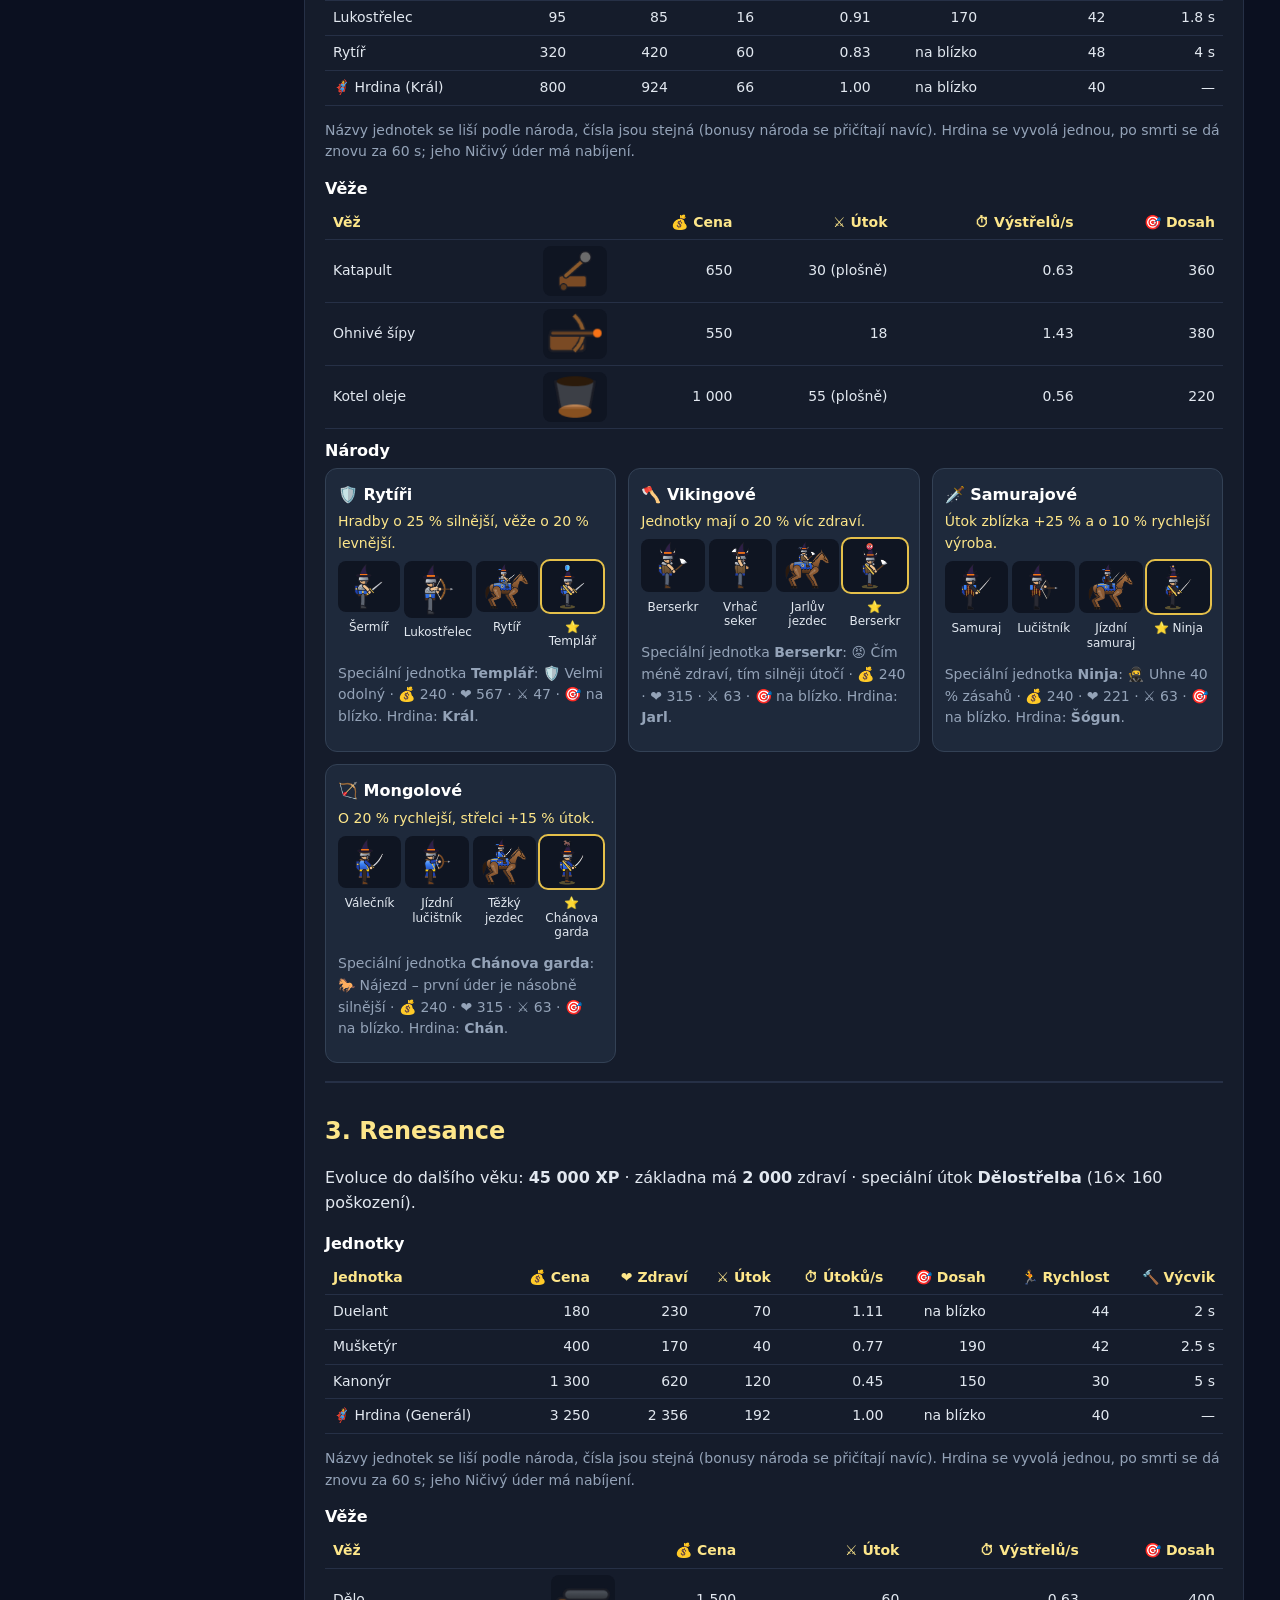
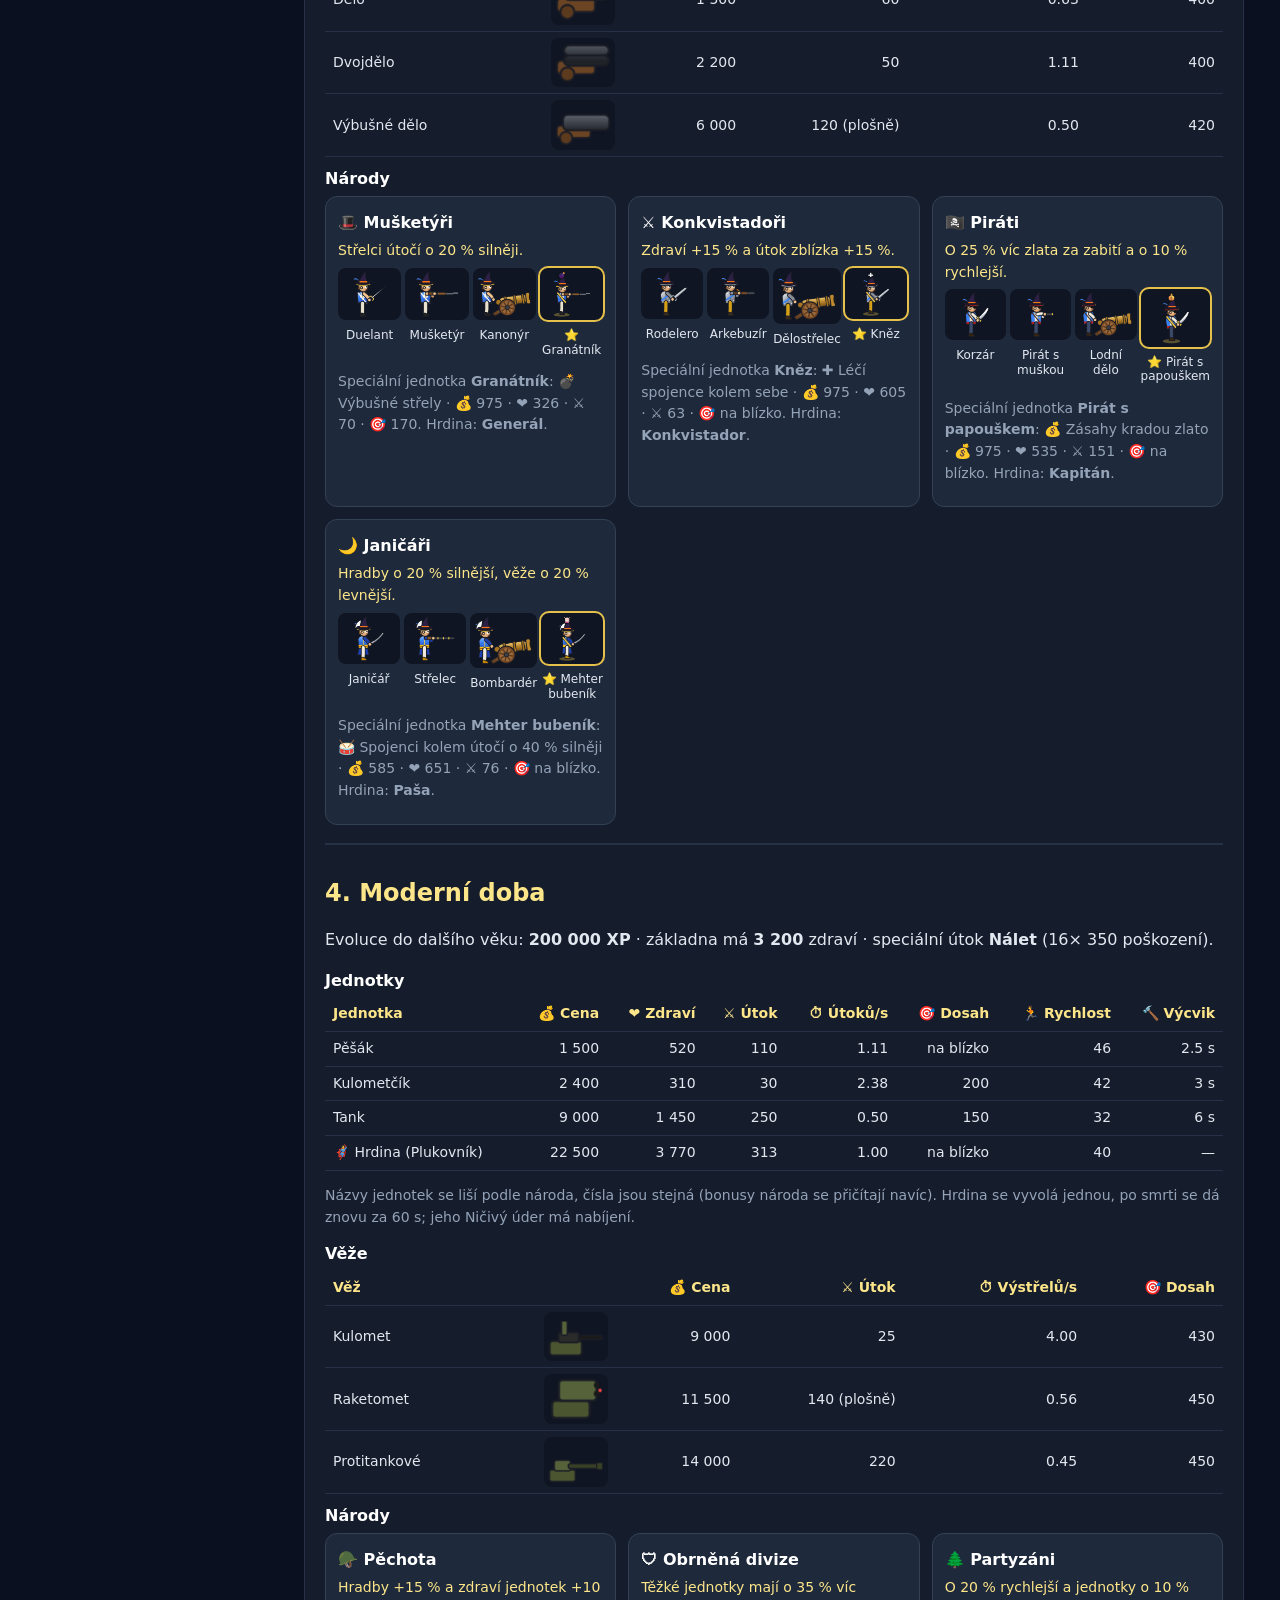
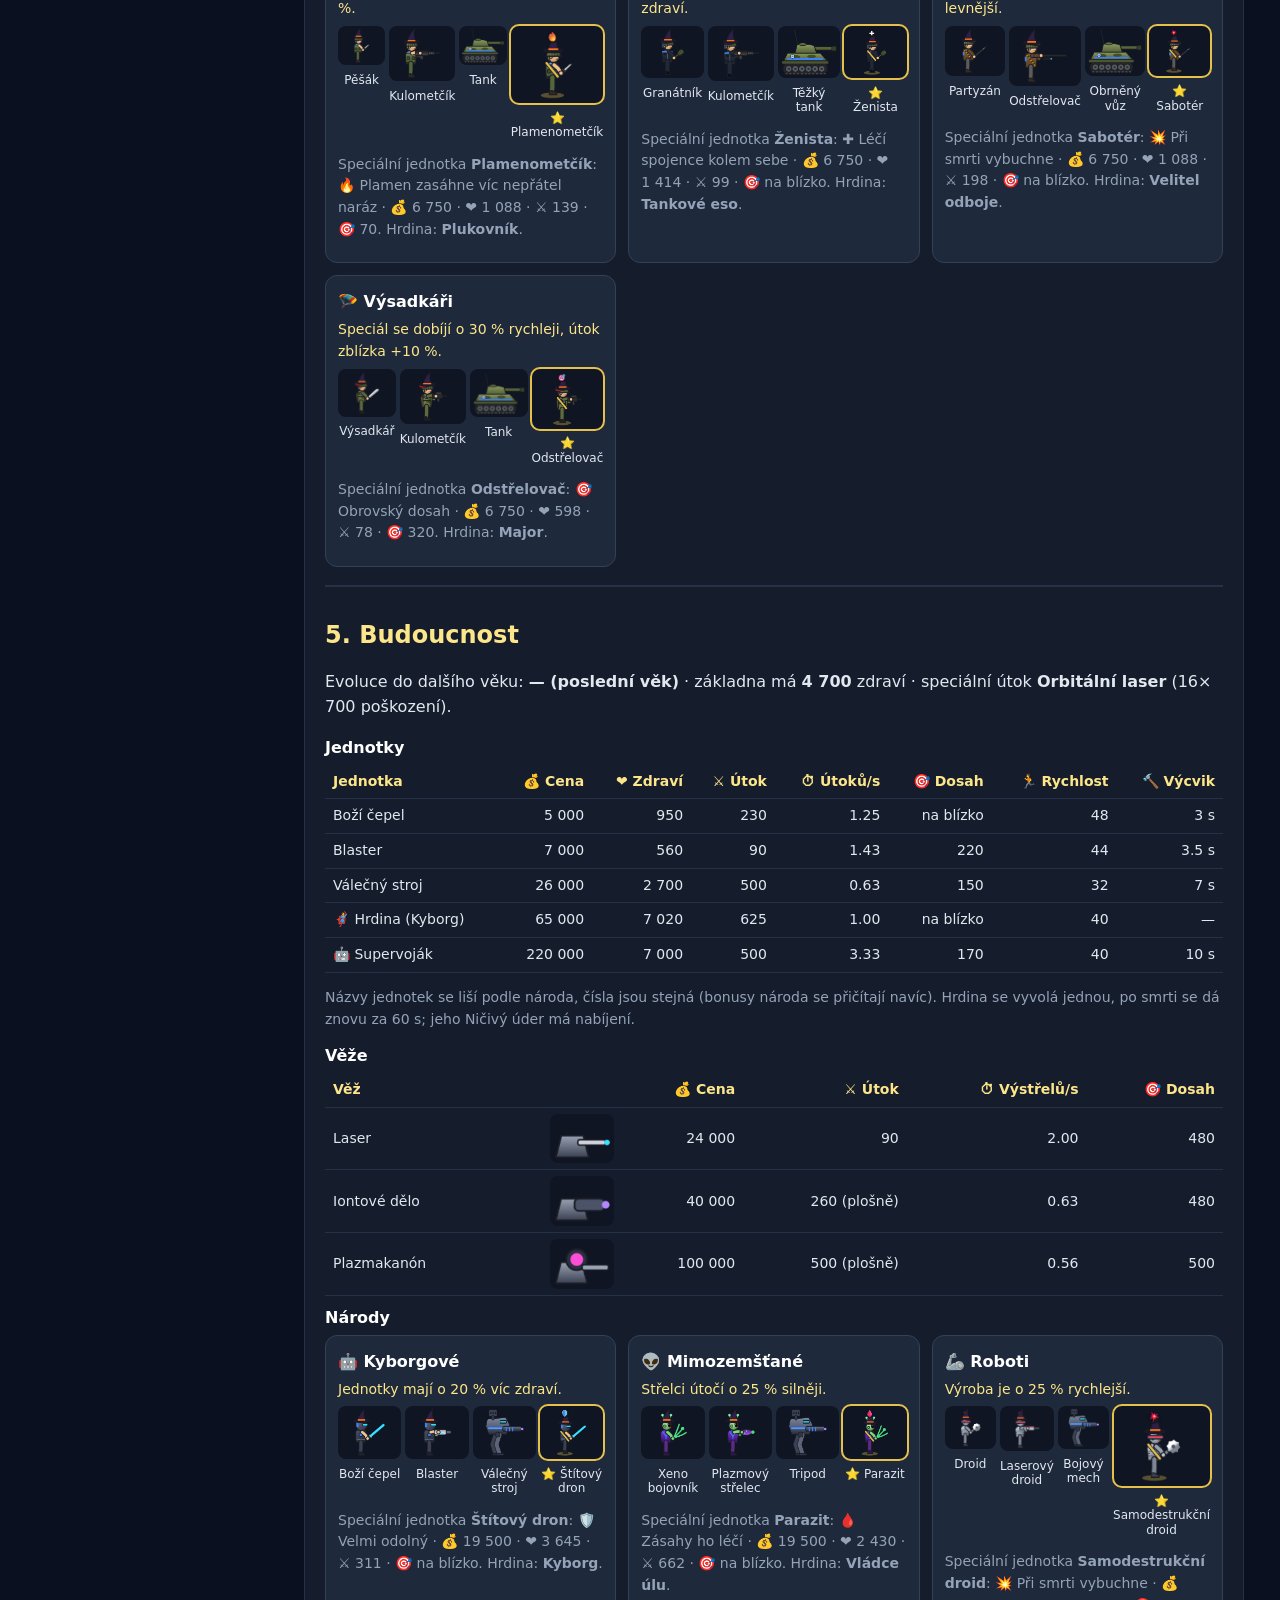
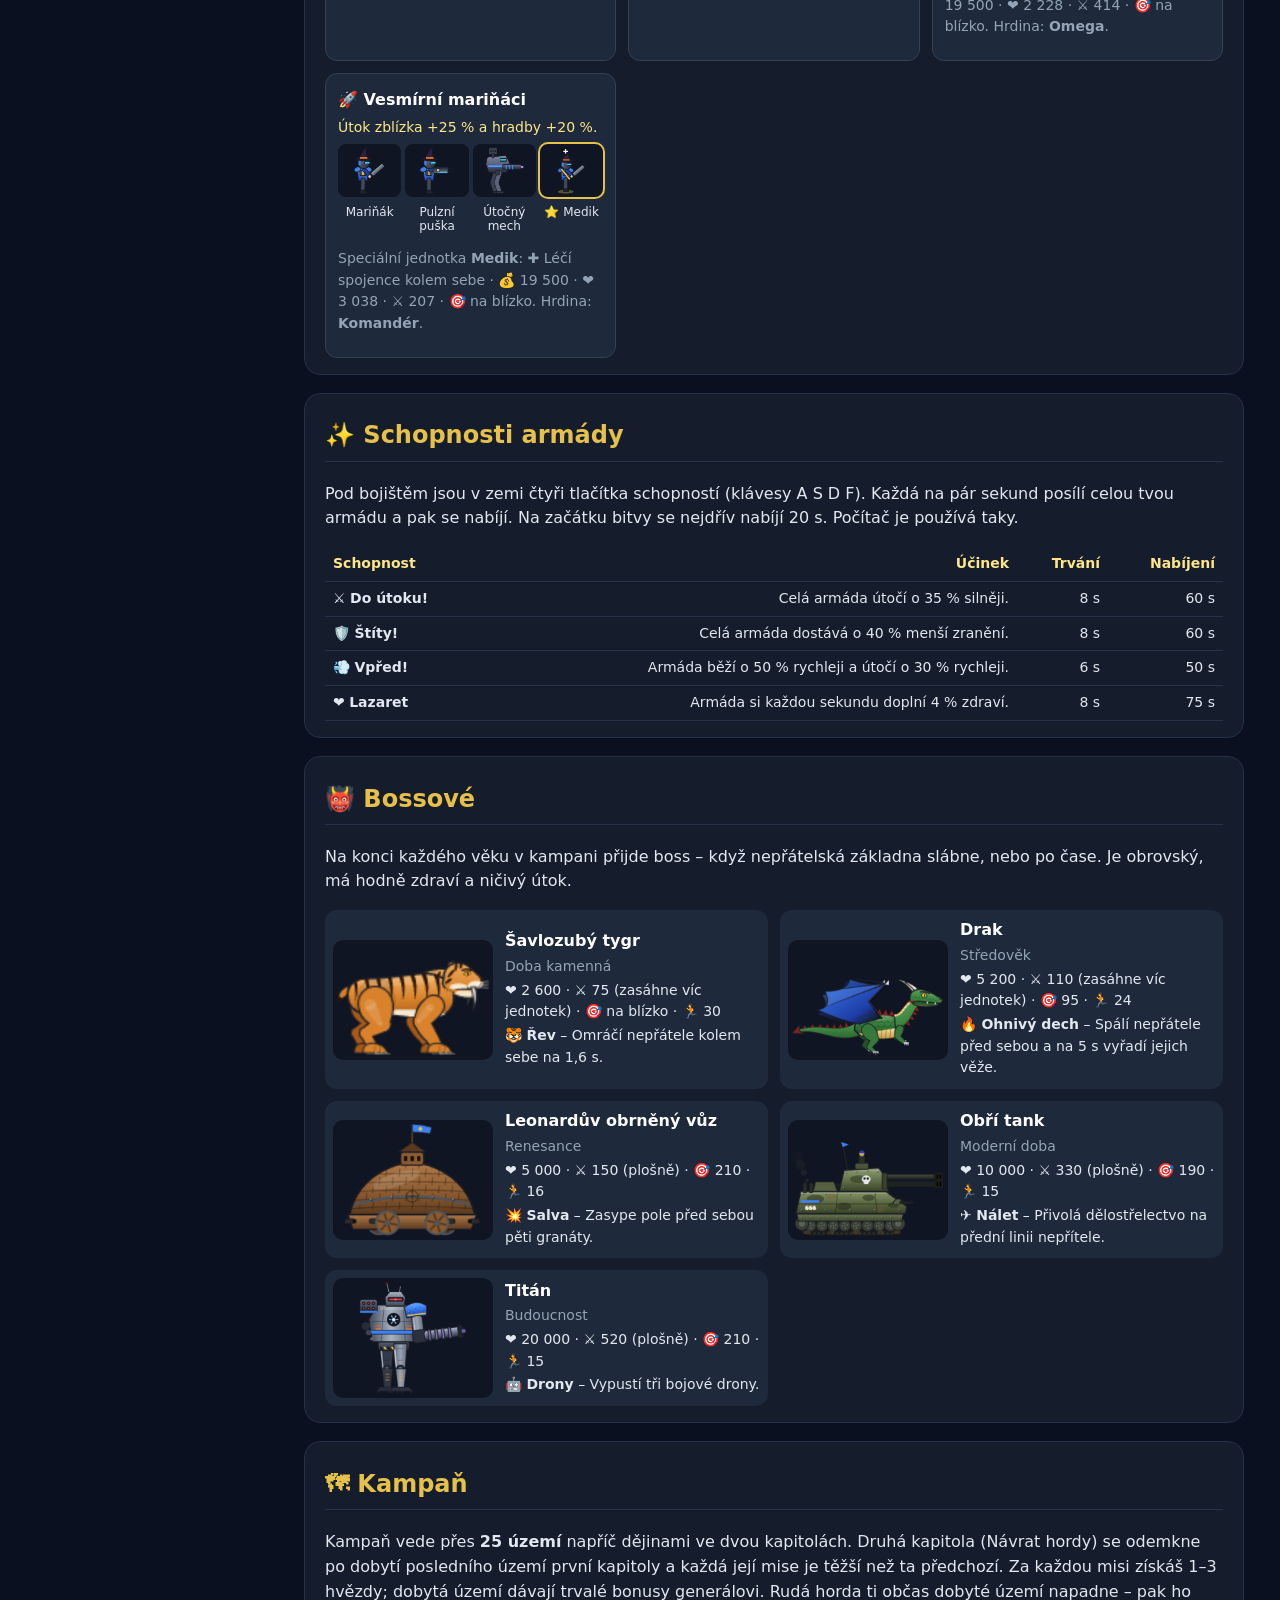
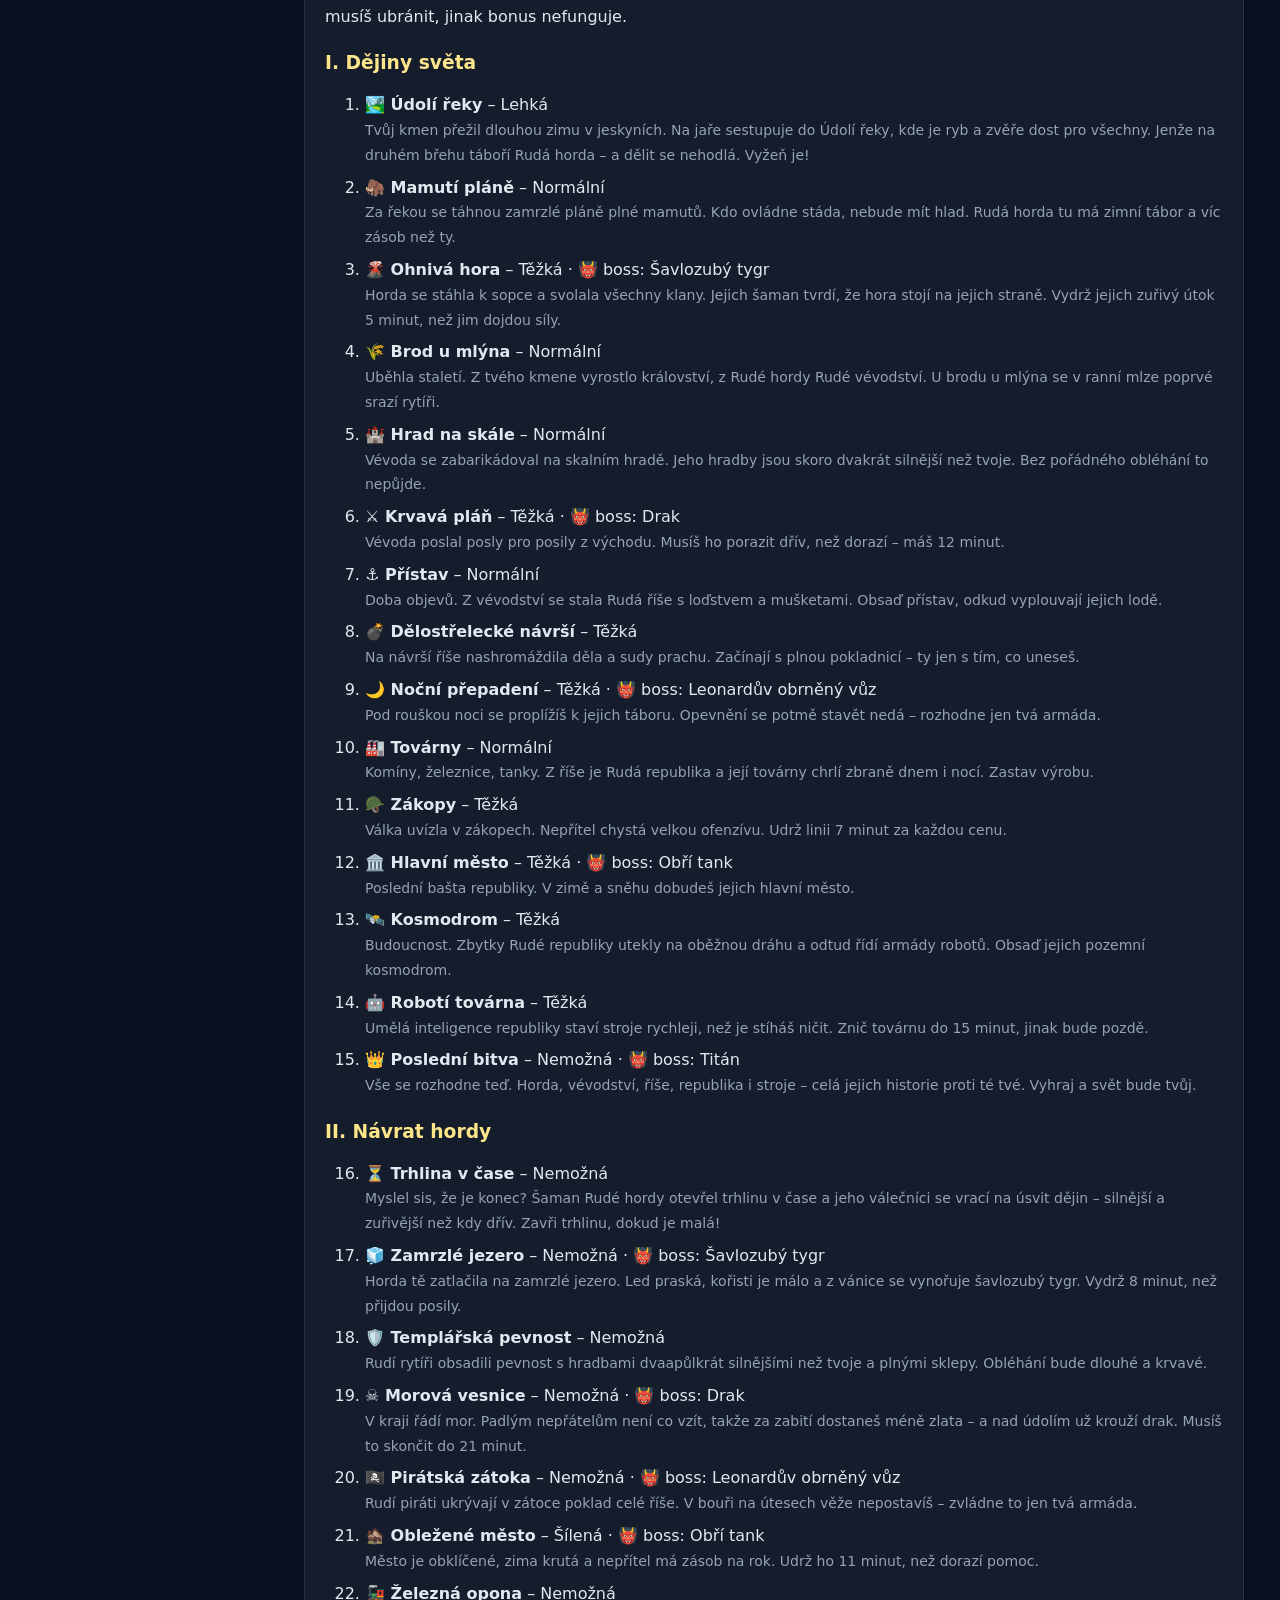
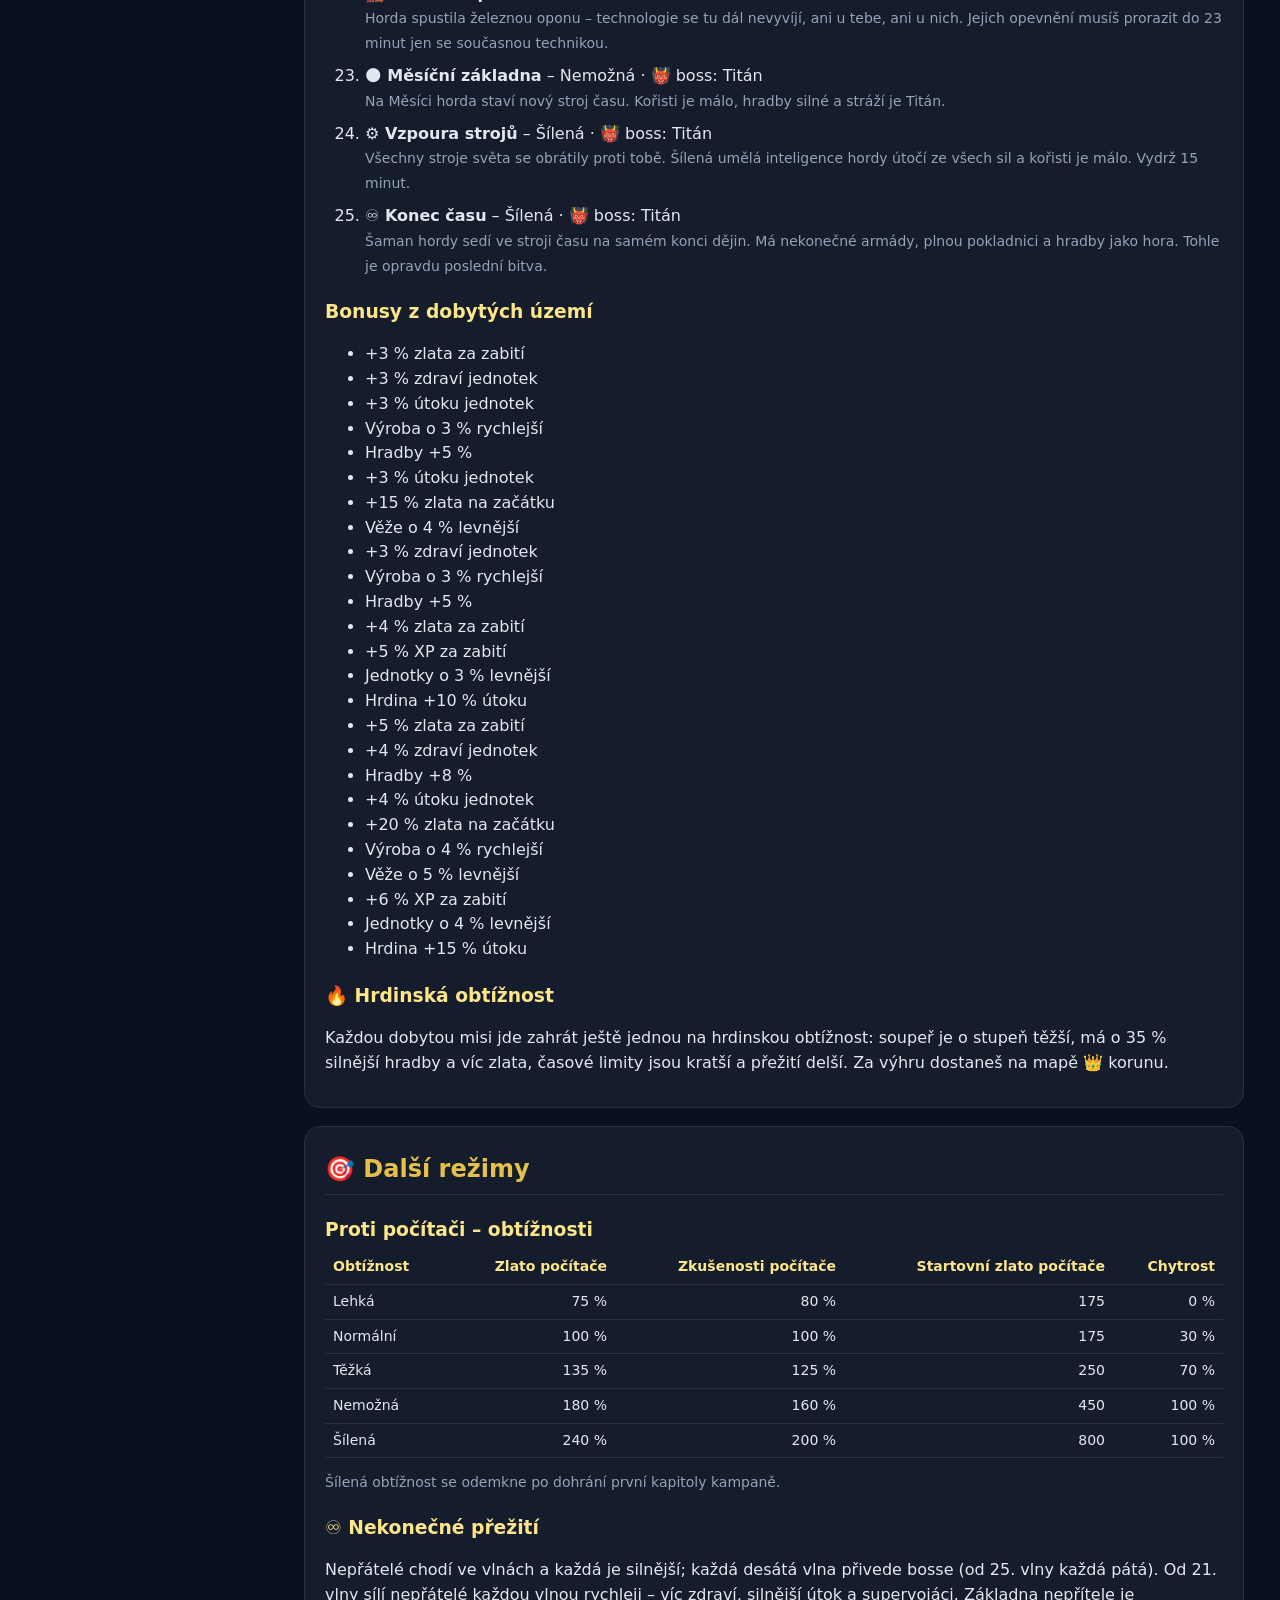
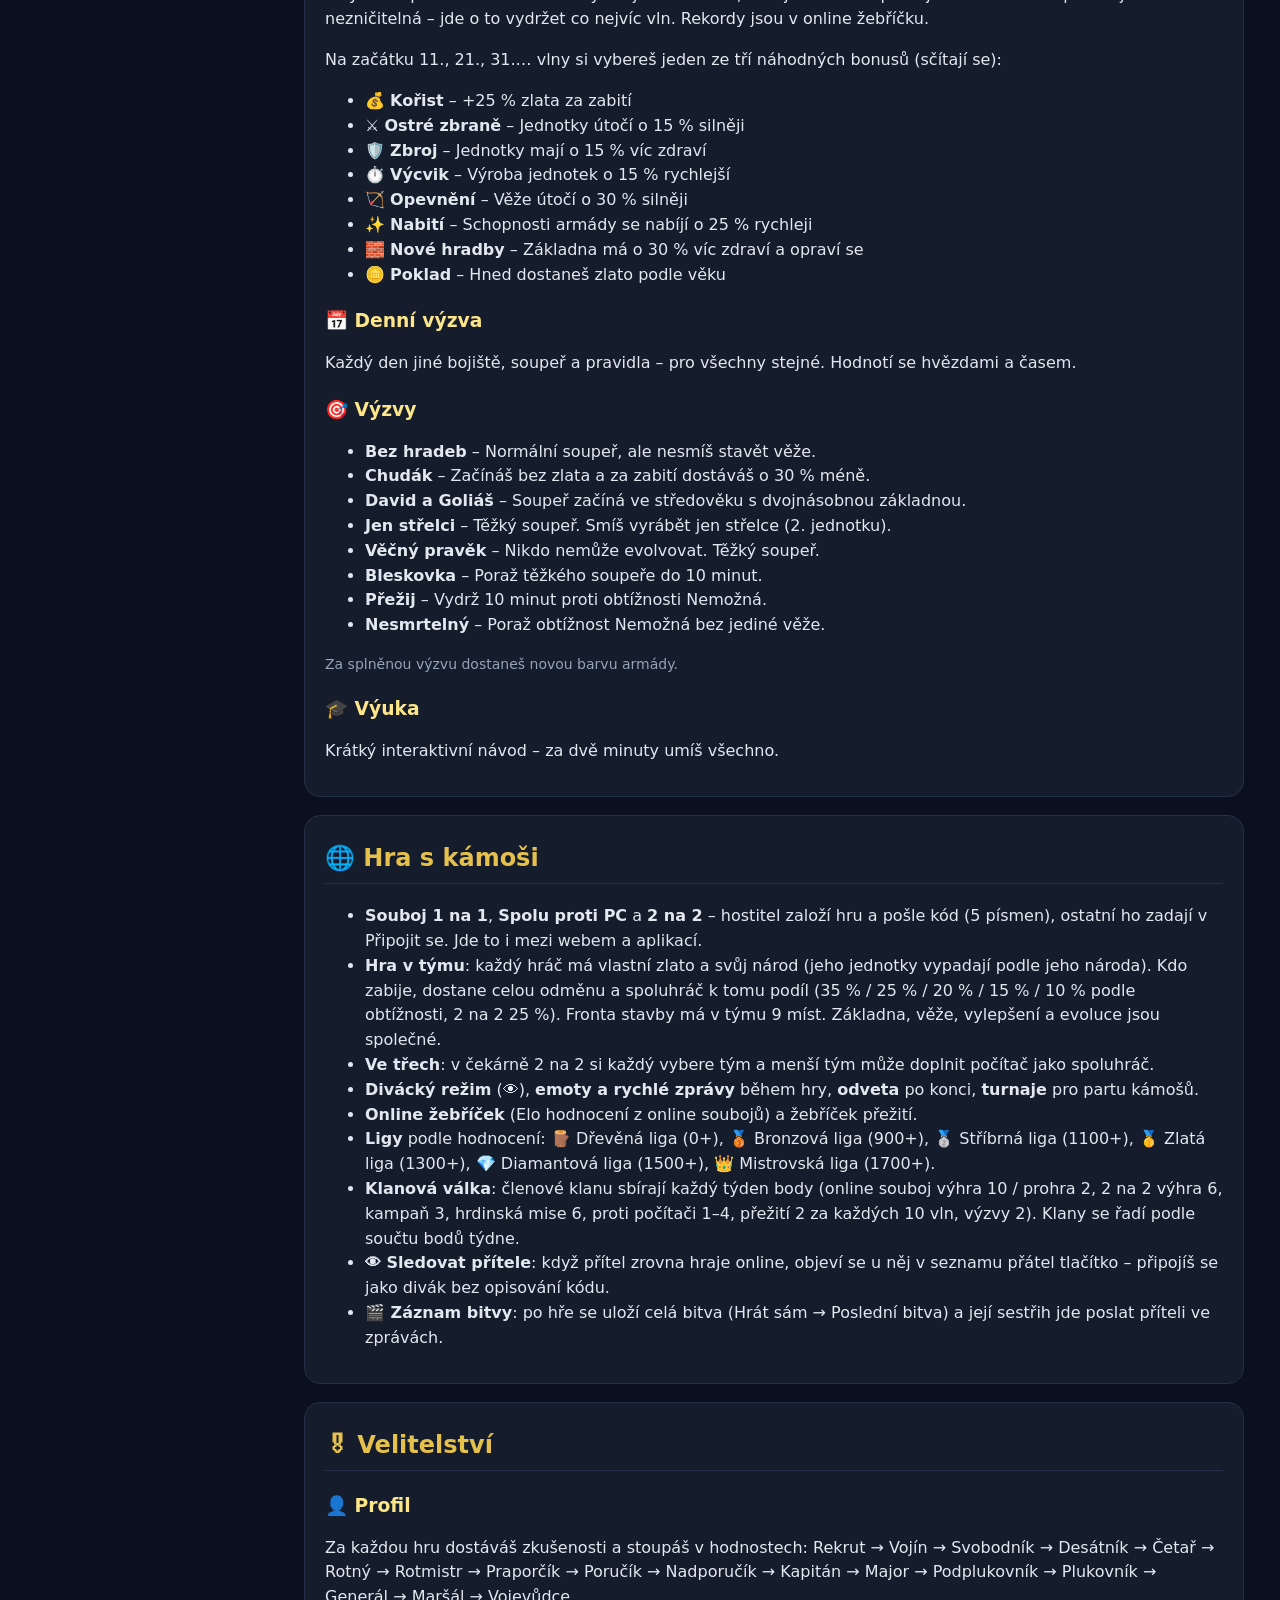
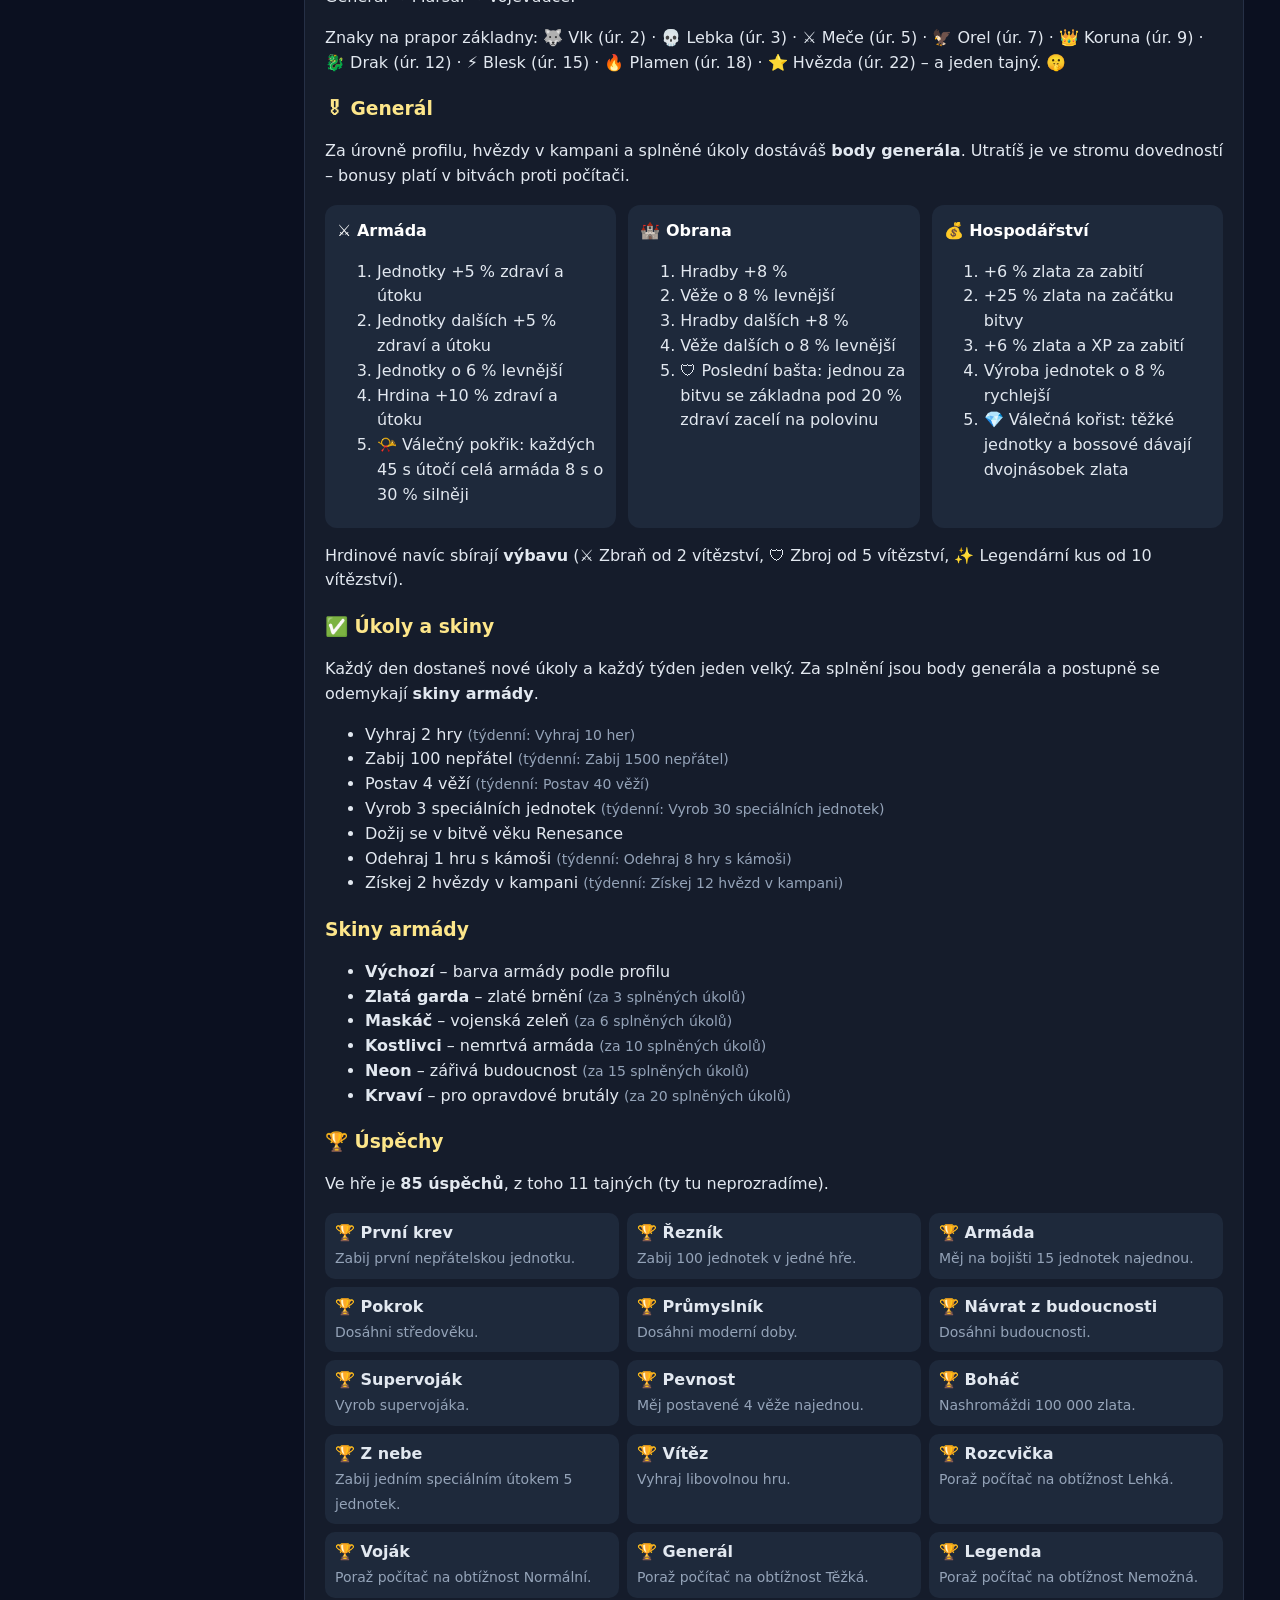
==== commit d1a76b3e: "Verze 2.22 (202611051853)" ====
--- a/wiki/index.html
+++ b/wiki/index.html
@@ -33,7 +33,7 @@
 footer { text-align: center; color: var(--muted); font-size: 13px; padding: 20px; }
 @media (max-width: 860px) { .wrap { grid-template-columns: 1fr; } nav { position: static; } nav a { display: inline-block; } section { padding: 2px 14px 12px; } .lang { position: static; margin-bottom: 8px; } }
 </style></head><body>
-<header><div class="lang"><b>🇨🇿 Česky</b> <a href="en/">🇬🇧 English</a></div><h1>BRUTAL AGES</h1><p>Wiki · všechno o hře · verze 2.20</p></header>
+<header><div class="lang"><b>🇨🇿 Česky</b> <a href="en/">🇬🇧 English</a></div><h1>BRUTAL AGES</h1><p>Wiki · všechno o hře · verze 2.21</p></header>
 <div class="wrap"><nav><b>Obsah</b><a href="#o-hre">⚔️ O hře</a><a href="#zaklady">📖 Jak hrát</a><a href="#ovladani">🎮 Ovládání</a><a href="#veky">🏺 Věky, národy a jednotky</a><a href="#schopnosti">✨ Schopnosti armády</a><a href="#bossove">👹 Bossové</a><a href="#kampan">🗺 Kampaň</a><a href="#rezimy">🎯 Další režimy</a><a href="#multiplayer">🌐 Hra s kámoši</a><a href="#velitelstvi">🎖 Velitelství</a><a href="#pratele">👥 Přátelé, klany a zprávy</a><a href="#bojiste">🏞 Bojiště, počasí a události</a><a href="#brutal">🩸 Brutal režim</a><a href="#nastaveni">⚙ Nastavení a tipy</a></nav><main><section id="o-hre"><h2>⚔️ O hře</h2><p><b>Brutal Ages</b> je válka věků od jeskyní až po vesmírné mechy. Postav armádu, braň základnu věžemi, sbírej zkušenosti, vyvíjej se do dalšího věku a znič soupeřovu základnu dřív než on tu tvou.
       Hraje se sám proti počítači, v kampani, v nekonečném přežití, nebo s kámoši online (1 na 1, spolu proti počítači, 2 na 2).</p><p class="links"><a class="btn" href="../">▶ Hrát v prohlížeči</a> <a class="btn" href="../BrutalAges.apk">📲 Stáhnout pro Android</a> <a class="btn ghost" href="https://github.com/Aeloth666/brutal-ages/blob/main/CHANGELOG.md">📜 Co je nového</a></p></section><section id="zaklady"><h2>📖 Jak hrát</h2><ul>
       <li><b>Zlato</b> dostáváš za zabité nepřátele. Kupuješ za něj jednotky (jdou do fronty a cvičí se postupně), věže, místa na věže a vylepšení.</li>
@@ -156,13 +156,17 @@
       <li><b>Hra v týmu</b>: každý hráč má vlastní zlato a svůj národ (jeho jednotky vypadají podle jeho národa). Kdo zabije, dostane celou odměnu a spoluhráč k tomu podíl (35 % / 25 % / 20 % / 15 % / 10 % podle obtížnosti, 2 na 2 25 %). Fronta stavby má v týmu 9 míst. Základna, věže, vylepšení a evoluce jsou společné.</li>
       <li><b>Ve třech</b>: v čekárně 2 na 2 si každý vybere tým a menší tým může doplnit počítač jako spoluhráč.</li>
       <li><b>Divácký režim</b> (👁), <b>emoty a rychlé zprávy</b> během hry, <b>odveta</b> po konci, <b>turnaje</b> pro partu kámošů.</li>
-      <li><b>Online žebříček</b> (Elo hodnocení z online soubojů) a žebříček přežití.</li></ul></section><section id="velitelstvi"><h2>🎖 Velitelství</h2><h3>👤 Profil</h3><p>Za každou hru dostáváš zkušenosti a stoupáš v hodnostech: Rekrut → Vojín → Svobodník → Desátník → Četař → Rotný → Rotmistr → Praporčík → Poručík → Nadporučík → Kapitán → Major → Podplukovník → Plukovník → Generál → Maršál → Vojevůdce.</p>
+      <li><b>Online žebříček</b> (Elo hodnocení z online soubojů) a žebříček přežití.</li>
+      <li><b>Ligy</b> podle hodnocení: 🪵 Dřevěná liga (0+), 🥉 Bronzová liga (900+), 🥈 Stříbrná liga (1100+), 🥇 Zlatá liga (1300+), 💎 Diamantová liga (1500+), 👑 Mistrovská liga (1700+).</li>
+      <li><b>Klanová válka</b>: členové klanu sbírají každý týden body (online souboj výhra 10 / prohra 2, 2 na 2 výhra 6, kampaň 3, hrdinská mise 6, proti počítači 1–4, přežití 2 za každých 10 vln, výzvy 2). Klany se řadí podle součtu bodů týdne.</li>
+      <li><b>👁 Sledovat přítele</b>: když přítel zrovna hraje online, objeví se u něj v seznamu přátel tlačítko – připojíš se jako divák bez opisování kódu.</li>
+      <li><b>🎬 Záznam bitvy</b>: po hře se uloží celá bitva (Hrát sám → Poslední bitva) a její sestřih jde poslat příteli ve zprávách.</li></ul></section><section id="velitelstvi"><h2>🎖 Velitelství</h2><h3>👤 Profil</h3><p>Za každou hru dostáváš zkušenosti a stoupáš v hodnostech: Rekrut → Vojín → Svobodník → Desátník → Četař → Rotný → Rotmistr → Praporčík → Poručík → Nadporučík → Kapitán → Major → Podplukovník → Plukovník → Generál → Maršál → Vojevůdce.</p>
     <p>Znaky na prapor základny: 🐺 Vlk (úr. 2) · 💀 Lebka (úr. 3) · ⚔️ Meče (úr. 5) · 🦅 Orel (úr. 7) · 👑 Koruna (úr. 9) · 🐉 Drak (úr. 12) · ⚡ Blesk (úr. 15) · 🔥 Plamen (úr. 18) · ⭐ Hvězda (úr. 22) – a jeden tajný. 🤫</p><h3>🎖 Generál</h3><p>Za úrovně profilu, hvězdy v kampani a splněné úkoly dostáváš <b>body generála</b>. Utratíš je ve stromu dovedností – bonusy platí v bitvách proti počítači.</p>
     <div class="gtree"><div><h4>⚔️ Armáda</h4><ol><li>Jednotky +5 % zdraví a útoku</li><li>Jednotky dalších +5 % zdraví a útoku</li><li>Jednotky o 6 % levnější</li><li>Hrdina +10 % zdraví a útoku</li><li>📯 Válečný pokřik: každých 45 s útočí celá armáda 8 s o 30 % silněji</li></ol></div><div><h4>🏰 Obrana</h4><ol><li>Hradby +8 %</li><li>Věže o 8 % levnější</li><li>Hradby dalších +8 %</li><li>Věže dalších o 8 % levnější</li><li>🛡 Poslední bašta: jednou za bitvu se základna pod 20 % zdraví zacelí na polovinu</li></ol></div><div><h4>💰 Hospodářství</h4><ol><li>+6 % zlata za zabití</li><li>+25 % zlata na začátku bitvy</li><li>+6 % zlata a XP za zabití</li><li>Výroba jednotek o 8 % rychlejší</li><li>💎 Válečná kořist: těžké jednotky a bossové dávají dvojnásobek zlata</li></ol></div></div>
     <p>Hrdinové navíc sbírají <b>výbavu</b> (⚔️ Zbraň od 2 vítězství, 🛡 Zbroj od 5 vítězství, ✨ Legendární kus od 10 vítězství).</p><h3>✅ Úkoly a skiny</h3><p>Každý den dostaneš nové úkoly a každý týden jeden velký. Za splnění jsou body generála a postupně se odemykají <b>skiny armády</b>.</p>
     <ul><li>Vyhraj 2 hry <small>(týdenní: Vyhraj 10 her)</small></li><li>Zabij 100 nepřátel <small>(týdenní: Zabij 1500 nepřátel)</small></li><li>Postav 4 věží <small>(týdenní: Postav 40 věží)</small></li><li>Vyrob 3 speciálních jednotek <small>(týdenní: Vyrob 30 speciálních jednotek)</small></li><li>Dožij se v bitvě věku Renesance</li><li>Odehraj 1 hru s kámoši <small>(týdenní: Odehraj 8 hry s kámoši)</small></li><li>Získej 2 hvězdy v kampani <small>(týdenní: Získej 12 hvězd v kampani)</small></li></ul>
-    <h3>Skiny armády</h3><ul><li><b>Výchozí</b> – barva armády podle profilu</li><li><b>Zlatá garda</b> – zlaté brnění <small>(za 3 splněných úkolů)</small></li><li><b>Maskáč</b> – vojenská zeleň <small>(za 6 splněných úkolů)</small></li><li><b>Kostlivci</b> – nemrtvá armáda <small>(za 10 splněných úkolů)</small></li><li><b>Neon</b> – zářivá budoucnost <small>(za 15 splněných úkolů)</small></li><li><b>Krvaví</b> – pro opravdové brutály <small>(za 20 splněných úkolů)</small></li></ul><h3>🏆 Úspěchy</h3><p>Ve hře je <b>83 úspěchů</b>, z toho 11 tajných (ty tu neprozradíme).</p>
-    <div class="achs"><div><b>🏆 První krev</b><br><small>Zabij první nepřátelskou jednotku.</small></div><div><b>🏆 Řezník</b><br><small>Zabij 100 jednotek v jedné hře.</small></div><div><b>🏆 Armáda</b><br><small>Měj na bojišti 15 jednotek najednou.</small></div><div><b>🏆 Pokrok</b><br><small>Dosáhni středověku.</small></div><div><b>🏆 Průmyslník</b><br><small>Dosáhni moderní doby.</small></div><div><b>🏆 Návrat z budoucnosti</b><br><small>Dosáhni budoucnosti.</small></div><div><b>🏆 Supervoják</b><br><small>Vyrob supervojáka.</small></div><div><b>🏆 Pevnost</b><br><small>Měj postavené 4 věže najednou.</small></div><div><b>🏆 Boháč</b><br><small>Nashromáždi 100 000 zlata.</small></div><div><b>🏆 Z nebe</b><br><small>Zabij jedním speciálním útokem 5 jednotek.</small></div><div><b>🏆 Vítěz</b><br><small>Vyhraj libovolnou hru.</small></div><div><b>🏆 Rozcvička</b><br><small>Poraž počítač na obtížnost Lehká.</small></div><div><b>🏆 Voják</b><br><small>Poraž počítač na obtížnost Normální.</small></div><div><b>🏆 Generál</b><br><small>Poraž počítač na obtížnost Těžká.</small></div><div><b>🏆 Legenda</b><br><small>Poraž počítač na obtížnost Nemožná.</small></div><div><b>🏆 Král party</b><br><small>Vyhraj online hru proti kámošovi.</small></div><div><b>🏆 Každý den</b><br><small>Splň denní výzvu.</small></div><div><b>🏆 Vytrvalec</b><br><small>Splň denní výzvu 7 dní v řadě.</small></div><div><b>🏆 Parťáci</b><br><small>Vyhrajte spolu online hru proti počítači.</small></div><div><b>🏆 Blesková válka</b><br><small>Vyhraj do 12 minut.</small></div><div><b>🏆 Bez hradeb</b><br><small>Vyhraj bez postavení jediné věže.</small></div><div><b>🏆 Nedobytný</b><br><small>Vyhraj se základnou nad 75 % zdraví.</small></div><div><b>🏆 Vyzyvatel</b><br><small>Splň první výzvu.</small></div><div><b>🏆 Mistr výzev</b><br><small>Splň všechny výzvy.</small></div><div><b>🏆 Dobyvatel</b><br><small>Dobyj první území v kampani.</small></div><div><b>🏆 Pán světa</b><br><small>Dokonči první kapitolu kampaně.</small></div><div><b>🏆 Perfekcionista</b><br><small>Získej všech 45 hvězd v první kapitole.</small></div><div><b>🏆 Pán času</b><br><small>Dokonči druhou kapitolu kampaně.</small></div><div><b>🏆 Hrdina kampaně</b><br><small>Vyhraj první misi na hrdinskou obtížnost.</small></div><div><b>🏆 Legenda</b><br><small>Vyhraj všechny mise kampaně na hrdinskou obtížnost.</small></div><div><b>🏆 Mistr času</b><br><small>Získej v kampani všech 75 hvězd.</small></div><div><b>🏆 Ještě jednou!</b><br><small>Vyhraj odvetu proti kámošovi.</small></div><div><b>🏆 Ještě dýchám</b><br><small>Přežij 10 vln v Nekonečném přežití.</small></div><div><b>🏆 Šváb</b><br><small>Přežij 25 vln. Tebe nic nezabije.</small></div><div><b>🏆 Věčný</b><br><small>Přežij 50 vln. Jdi spát.</small></div><div><b>🏆 Pojištěný</b><br><small>Zálohuj svůj postup do cloudu.</small></div><div><b>🏆 Nejsi sám</b><br><small>Přidej si prvního přítele. Teď už víš, komu to dát sežrat.</small></div><div><b>🏆 Náčelník party</b><br><small>Založ vlastní klan.</small></div><div><b>🏆 Nováček v partě</b><br><small>Přidej se ke klanu.</small></div><div><b>🏆 Jeden za všechny</b><br><small>Splňte s klanem týdenní klanovou výzvu.</small></div><div><b>🏆 Tygří předložka</b><br><small>Poraž Šavlozubého tygra. Z kůže bude předložka.</small></div><div><b>🏆 Drakobijce amatér</b><br><small>Poraž Draka. Princezna nebyla k dispozici.</small></div><div><b>🏆 Rozbitý vynález</b><br><small>Rozbij Leonardův obrněný vůz. Leonardo by si to nakreslil líp.</small></div><div><b>🏆 Šrotiště</b><br><small>Rozbij Obří tank. Výkup železa platí.</small></div><div><b>🏆 Titanic</b><br><small>Potop Titána. I ten největší jednou padne.</small></div><div><b>🏆 Sběratel trofejí</b><br><small>Poraž všech 5 bossů. Kam to všechno pověsíš?</small></div><div><b>🏆 Kariérista</b><br><small>Vylepši jednu větev Generála na maximum.</small></div><div><b>🏆 Generalissimus</b><br><small>Vylepši všechny tři větve Generála na maximum.</small></div><div><b>🏆 Poslušný voják</b><br><small>Splň první úkol. Rozkaz je rozkaz.</small></div><div><b>🏆 Workoholik</b><br><small>Splň 25 úkolů. Nechceš si dát pauzu?</small></div><div><b>🏆 Módní policie</b><br><small>Obleč armádě nový skin.</small></div><div><b>🏆 Nablýskaný</b><br><small>Získej hrdinovi první kus výbavy.</small></div><div><b>🏆 Elitní jednotka</b><br><small>Vyrob v jedné bitvě 10 speciálních jednotek.</small></div><div><b>🏆 Noční směna</b><br><small>Bojuj, když na bojiště padne noc.</small></div><div><b>🏆 Písek v botách</b><br><small>Zažij písečnou bouři.</small></div><div><b>🏆 Horké nožičky</b><br><small>Zažij výbuch lávy na sopce.</small></div><div><b>🏆 Zachráněn zvonem</b><br><small>Zachraň základnu Poslední baštou.</small></div><div><b>🏆 Křikem k vítězství</b><br><small>Zazni válečným pokřikem generála.</small></div><div><b>🏆 Spěchám na oběd</b><br><small>Hraj na dvojnásobnou rychlost.</small></div><div><b>🏆 Chudý jako kostelní myš</b><br><small>Měj v bitvě po minutě úplně 0 zlata.</small></div><div><b>🏆 O chlup</b><br><small>Vyhraj se základnou pod 5 % zdraví.</small></div><div><b>🏆 Dědeček s kyjem</b><br><small>Vyhraj v době kamenné nad soupeřem z budoucnosti.</small></div><div><b>🏆 Král bažin</b><br><small>Vyhraj v bažině. Smrdíš, ale vyhrál jsi.</small></div><div><b>🏆 Šílenec</b><br><small>Poraž počítač na obtížnost Šílená.</small></div><div><b>🏆 Nedám!</b><br><small>Ubraň dobyté území před Rudou hordou.</small></div><div><b>🏆 Prohra je taky výsledek</b><br><small>Prohraj bitvu. Hlavně že ses zúčastnil.</small></div><div><b>🏆 Pokorný</b><br><small>Prohraj 10 bitev a pořád hraj dál.</small></div><div><b>🏆 Šachista</b><br><small>Dosáhni online hodnocení 1200.</small></div><div><b>🏆 Na bedně</b><br><small>Buď v online žebříčku mezi prvními třemi.</small></div><div><b>🏆 Gaučový generál</b><br><small>Sleduj cizí bitvu jako divák. Popcorn s sebou.</small></div><div><b>🏆 Provokatér</b><br><small>Pošli soupeři emote.</small></div><div><b>🏆 Analytik</b><br><small>Prohlédni si statistiky po bitvě.</small></div></div>
+    <h3>Skiny armády</h3><ul><li><b>Výchozí</b> – barva armády podle profilu</li><li><b>Zlatá garda</b> – zlaté brnění <small>(za 3 splněných úkolů)</small></li><li><b>Maskáč</b> – vojenská zeleň <small>(za 6 splněných úkolů)</small></li><li><b>Kostlivci</b> – nemrtvá armáda <small>(za 10 splněných úkolů)</small></li><li><b>Neon</b> – zářivá budoucnost <small>(za 15 splněných úkolů)</small></li><li><b>Krvaví</b> – pro opravdové brutály <small>(za 20 splněných úkolů)</small></li></ul><h3>🏆 Úspěchy</h3><p>Ve hře je <b>85 úspěchů</b>, z toho 11 tajných (ty tu neprozradíme).</p>
+    <div class="achs"><div><b>🏆 První krev</b><br><small>Zabij první nepřátelskou jednotku.</small></div><div><b>🏆 Řezník</b><br><small>Zabij 100 jednotek v jedné hře.</small></div><div><b>🏆 Armáda</b><br><small>Měj na bojišti 15 jednotek najednou.</small></div><div><b>🏆 Pokrok</b><br><small>Dosáhni středověku.</small></div><div><b>🏆 Průmyslník</b><br><small>Dosáhni moderní doby.</small></div><div><b>🏆 Návrat z budoucnosti</b><br><small>Dosáhni budoucnosti.</small></div><div><b>🏆 Supervoják</b><br><small>Vyrob supervojáka.</small></div><div><b>🏆 Pevnost</b><br><small>Měj postavené 4 věže najednou.</small></div><div><b>🏆 Boháč</b><br><small>Nashromáždi 100 000 zlata.</small></div><div><b>🏆 Z nebe</b><br><small>Zabij jedním speciálním útokem 5 jednotek.</small></div><div><b>🏆 Vítěz</b><br><small>Vyhraj libovolnou hru.</small></div><div><b>🏆 Rozcvička</b><br><small>Poraž počítač na obtížnost Lehká.</small></div><div><b>🏆 Voják</b><br><small>Poraž počítač na obtížnost Normální.</small></div><div><b>🏆 Generál</b><br><small>Poraž počítač na obtížnost Těžká.</small></div><div><b>🏆 Legenda</b><br><small>Poraž počítač na obtížnost Nemožná.</small></div><div><b>🏆 Král party</b><br><small>Vyhraj online hru proti kámošovi.</small></div><div><b>🏆 Každý den</b><br><small>Splň denní výzvu.</small></div><div><b>🏆 Vytrvalec</b><br><small>Splň denní výzvu 7 dní v řadě.</small></div><div><b>🏆 Parťáci</b><br><small>Vyhrajte spolu online hru proti počítači.</small></div><div><b>🏆 Blesková válka</b><br><small>Vyhraj do 12 minut.</small></div><div><b>🏆 Bez hradeb</b><br><small>Vyhraj bez postavení jediné věže.</small></div><div><b>🏆 Nedobytný</b><br><small>Vyhraj se základnou nad 75 % zdraví.</small></div><div><b>🏆 Vyzyvatel</b><br><small>Splň první výzvu.</small></div><div><b>🏆 Mistr výzev</b><br><small>Splň všechny výzvy.</small></div><div><b>🏆 Dobyvatel</b><br><small>Dobyj první území v kampani.</small></div><div><b>🏆 Pán světa</b><br><small>Dokonči první kapitolu kampaně.</small></div><div><b>🏆 Perfekcionista</b><br><small>Získej všech 45 hvězd v první kapitole.</small></div><div><b>🏆 Pán času</b><br><small>Dokonči druhou kapitolu kampaně.</small></div><div><b>🏆 Hrdina kampaně</b><br><small>Vyhraj první misi na hrdinskou obtížnost.</small></div><div><b>🏆 Legenda</b><br><small>Vyhraj všechny mise kampaně na hrdinskou obtížnost.</small></div><div><b>🏆 Zlatá liga</b><br><small>Postup v online soubojích do Zlaté ligy (1300 bodů).</small></div><div><b>🏆 Válečník klanu</b><br><small>Tvůj klan vyhrál týdenní klanovou válku.</small></div><div><b>🏆 Mistr času</b><br><small>Získej v kampani všech 75 hvězd.</small></div><div><b>🏆 Ještě jednou!</b><br><small>Vyhraj odvetu proti kámošovi.</small></div><div><b>🏆 Ještě dýchám</b><br><small>Přežij 10 vln v Nekonečném přežití.</small></div><div><b>🏆 Šváb</b><br><small>Přežij 25 vln. Tebe nic nezabije.</small></div><div><b>🏆 Věčný</b><br><small>Přežij 50 vln. Jdi spát.</small></div><div><b>🏆 Pojištěný</b><br><small>Zálohuj svůj postup do cloudu.</small></div><div><b>🏆 Nejsi sám</b><br><small>Přidej si prvního přítele. Teď už víš, komu to dát sežrat.</small></div><div><b>🏆 Náčelník party</b><br><small>Založ vlastní klan.</small></div><div><b>🏆 Nováček v partě</b><br><small>Přidej se ke klanu.</small></div><div><b>🏆 Jeden za všechny</b><br><small>Splňte s klanem týdenní klanovou výzvu.</small></div><div><b>🏆 Tygří předložka</b><br><small>Poraž Šavlozubého tygra. Z kůže bude předložka.</small></div><div><b>🏆 Drakobijce amatér</b><br><small>Poraž Draka. Princezna nebyla k dispozici.</small></div><div><b>🏆 Rozbitý vynález</b><br><small>Rozbij Leonardův obrněný vůz. Leonardo by si to nakreslil líp.</small></div><div><b>🏆 Šrotiště</b><br><small>Rozbij Obří tank. Výkup železa platí.</small></div><div><b>🏆 Titanic</b><br><small>Potop Titána. I ten největší jednou padne.</small></div><div><b>🏆 Sběratel trofejí</b><br><small>Poraž všech 5 bossů. Kam to všechno pověsíš?</small></div><div><b>🏆 Kariérista</b><br><small>Vylepši jednu větev Generála na maximum.</small></div><div><b>🏆 Generalissimus</b><br><small>Vylepši všechny tři větve Generála na maximum.</small></div><div><b>🏆 Poslušný voják</b><br><small>Splň první úkol. Rozkaz je rozkaz.</small></div><div><b>🏆 Workoholik</b><br><small>Splň 25 úkolů. Nechceš si dát pauzu?</small></div><div><b>🏆 Módní policie</b><br><small>Obleč armádě nový skin.</small></div><div><b>🏆 Nablýskaný</b><br><small>Získej hrdinovi první kus výbavy.</small></div><div><b>🏆 Elitní jednotka</b><br><small>Vyrob v jedné bitvě 10 speciálních jednotek.</small></div><div><b>🏆 Noční směna</b><br><small>Bojuj, když na bojiště padne noc.</small></div><div><b>🏆 Písek v botách</b><br><small>Zažij písečnou bouři.</small></div><div><b>🏆 Horké nožičky</b><br><small>Zažij výbuch lávy na sopce.</small></div><div><b>🏆 Zachráněn zvonem</b><br><small>Zachraň základnu Poslední baštou.</small></div><div><b>🏆 Křikem k vítězství</b><br><small>Zazni válečným pokřikem generála.</small></div><div><b>🏆 Spěchám na oběd</b><br><small>Hraj na dvojnásobnou rychlost.</small></div><div><b>🏆 Chudý jako kostelní myš</b><br><small>Měj v bitvě po minutě úplně 0 zlata.</small></div><div><b>🏆 O chlup</b><br><small>Vyhraj se základnou pod 5 % zdraví.</small></div><div><b>🏆 Dědeček s kyjem</b><br><small>Vyhraj v době kamenné nad soupeřem z budoucnosti.</small></div><div><b>🏆 Král bažin</b><br><small>Vyhraj v bažině. Smrdíš, ale vyhrál jsi.</small></div><div><b>🏆 Šílenec</b><br><small>Poraž počítač na obtížnost Šílená.</small></div><div><b>🏆 Nedám!</b><br><small>Ubraň dobyté území před Rudou hordou.</small></div><div><b>🏆 Prohra je taky výsledek</b><br><small>Prohraj bitvu. Hlavně že ses zúčastnil.</small></div><div><b>🏆 Pokorný</b><br><small>Prohraj 10 bitev a pořád hraj dál.</small></div><div><b>🏆 Šachista</b><br><small>Dosáhni online hodnocení 1200.</small></div><div><b>🏆 Na bedně</b><br><small>Buď v online žebříčku mezi prvními třemi.</small></div><div><b>🏆 Gaučový generál</b><br><small>Sleduj cizí bitvu jako divák. Popcorn s sebou.</small></div><div><b>🏆 Provokatér</b><br><small>Pošli soupeři emote.</small></div><div><b>🏆 Analytik</b><br><small>Prohlédni si statistiky po bitvě.</small></div></div>
       <h3>🏳️ Národy a 📊 Statistiky</h3><p>Oblíbený národ pro každý věk se nastaví předem. Statistiky ukazují výhry a prohry podle obtížnosti, online bilance, zabité jednotky a rekordy; po každé bitvě je graf síly armád.</p></section><section id="pratele"><h2>👥 Přátelé, klany a zprávy</h2><ul>
       <li>Každý hráč má <b>ID</b> (BA-XXXXXX) a jedinečnou přezdívku. Přátele najdeš podle jména nebo ID, pošleš žádost a po přijetí si můžete <b>porovnat statistiky</b>, <b>psát si zprávy</b> 💬 a zvát se do hry.</li>
       <li>Nedávné soupeře přidáš do přátel tlačítkem ➕ Přítel v „Hrát s kámoši“.</li>
@@ -173,5 +177,5 @@
       <li><b>☁️ Záloha postupu</b>: kódem přeneseš celý postup do jiného telefonu nebo počítače.</li>
       <li>Hra je <b>česky i anglicky</b>, funguje i <b>offline</b> a na plochu se dá přidat jako aplikace.</li>
       <li>Aplikace se <b>aktualizuje sama</b> – nové verze si stáhne při spuštění. Co je nového: Nastavení → O hře → 📜 Co je nového.</li></ul></section></main></div>
-<footer>Vygenerováno přímo ze hry (verze 2.20, 5. 11. 2026) – čísla odpovídají hře. · <a href="../">Hrát</a> · <a href="https://github.com/Aeloth666/brutal-ages">GitHub</a></footer>
+<footer>Vygenerováno přímo ze hry (verze 2.21, 5. 11. 2026) – čísla odpovídají hře. · <a href="../">Hrát</a> · <a href="https://github.com/Aeloth666/brutal-ages">GitHub</a></footer>
 </body></html>
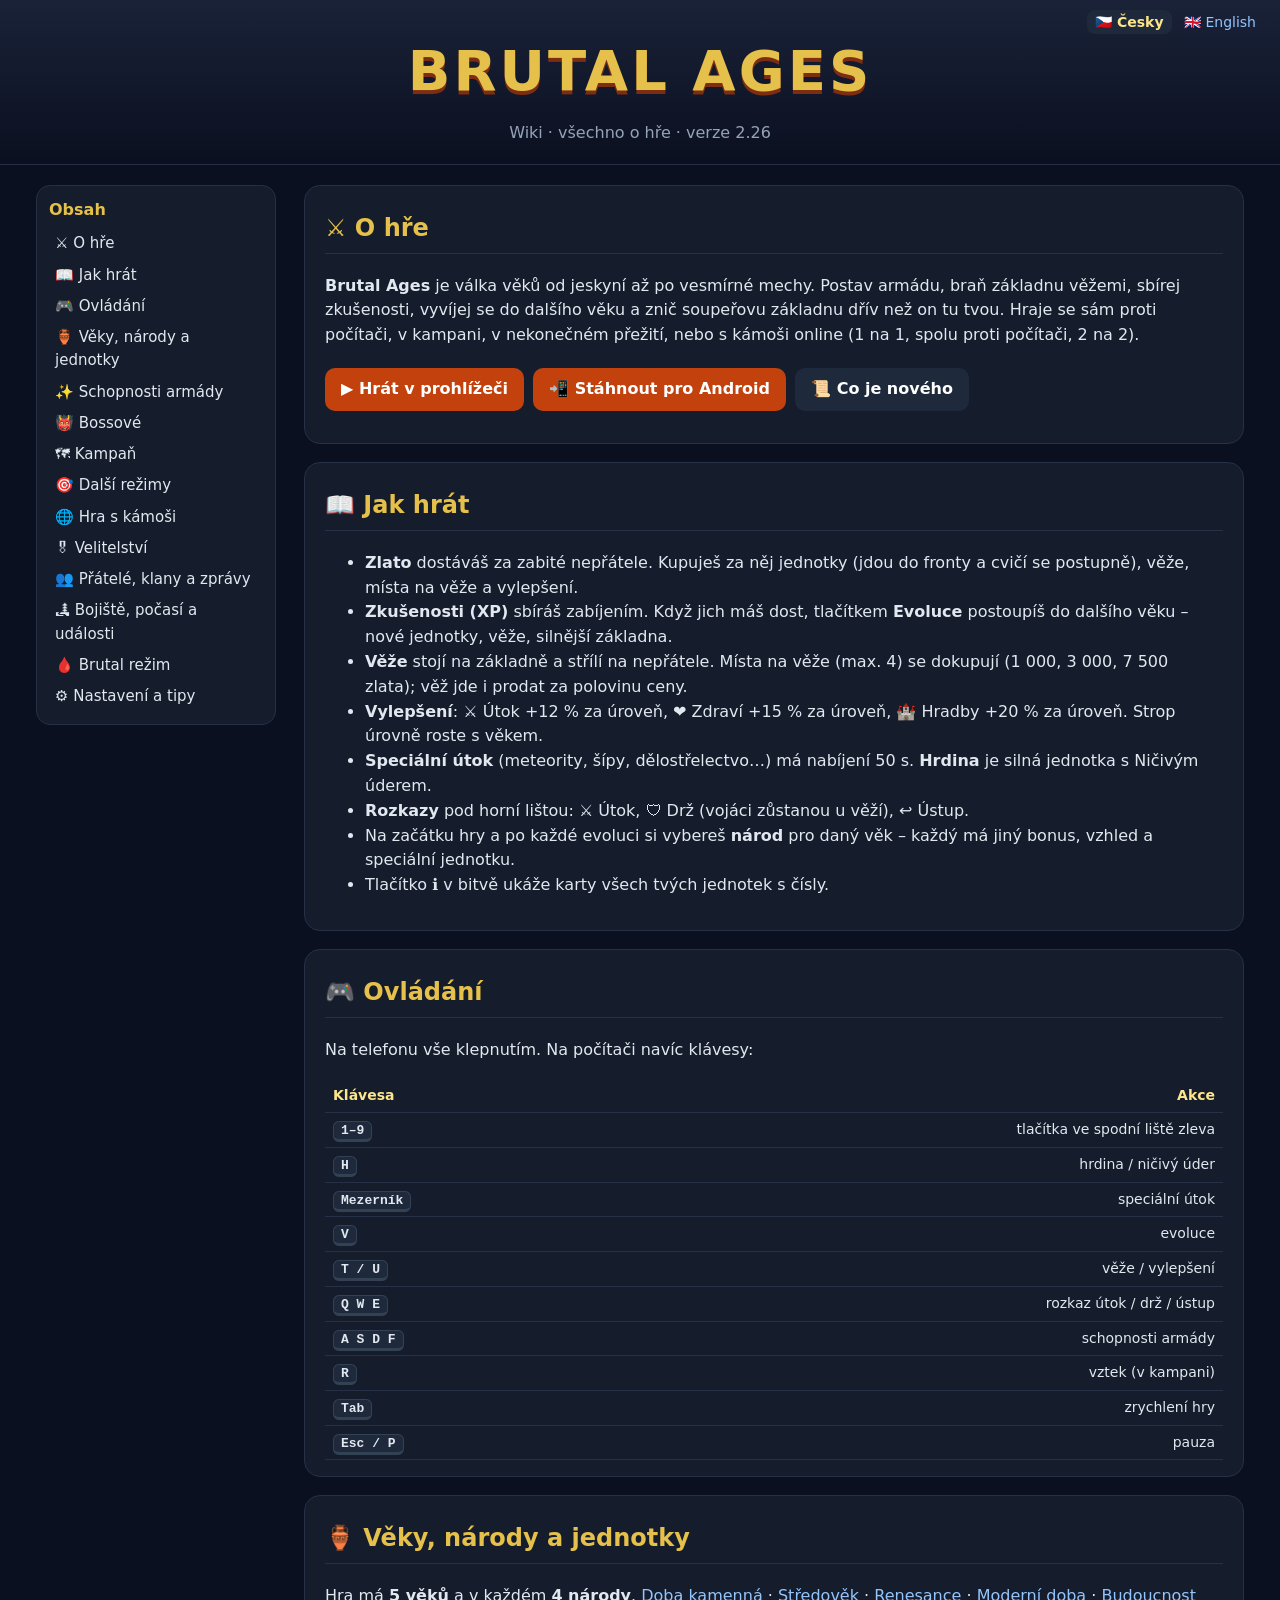
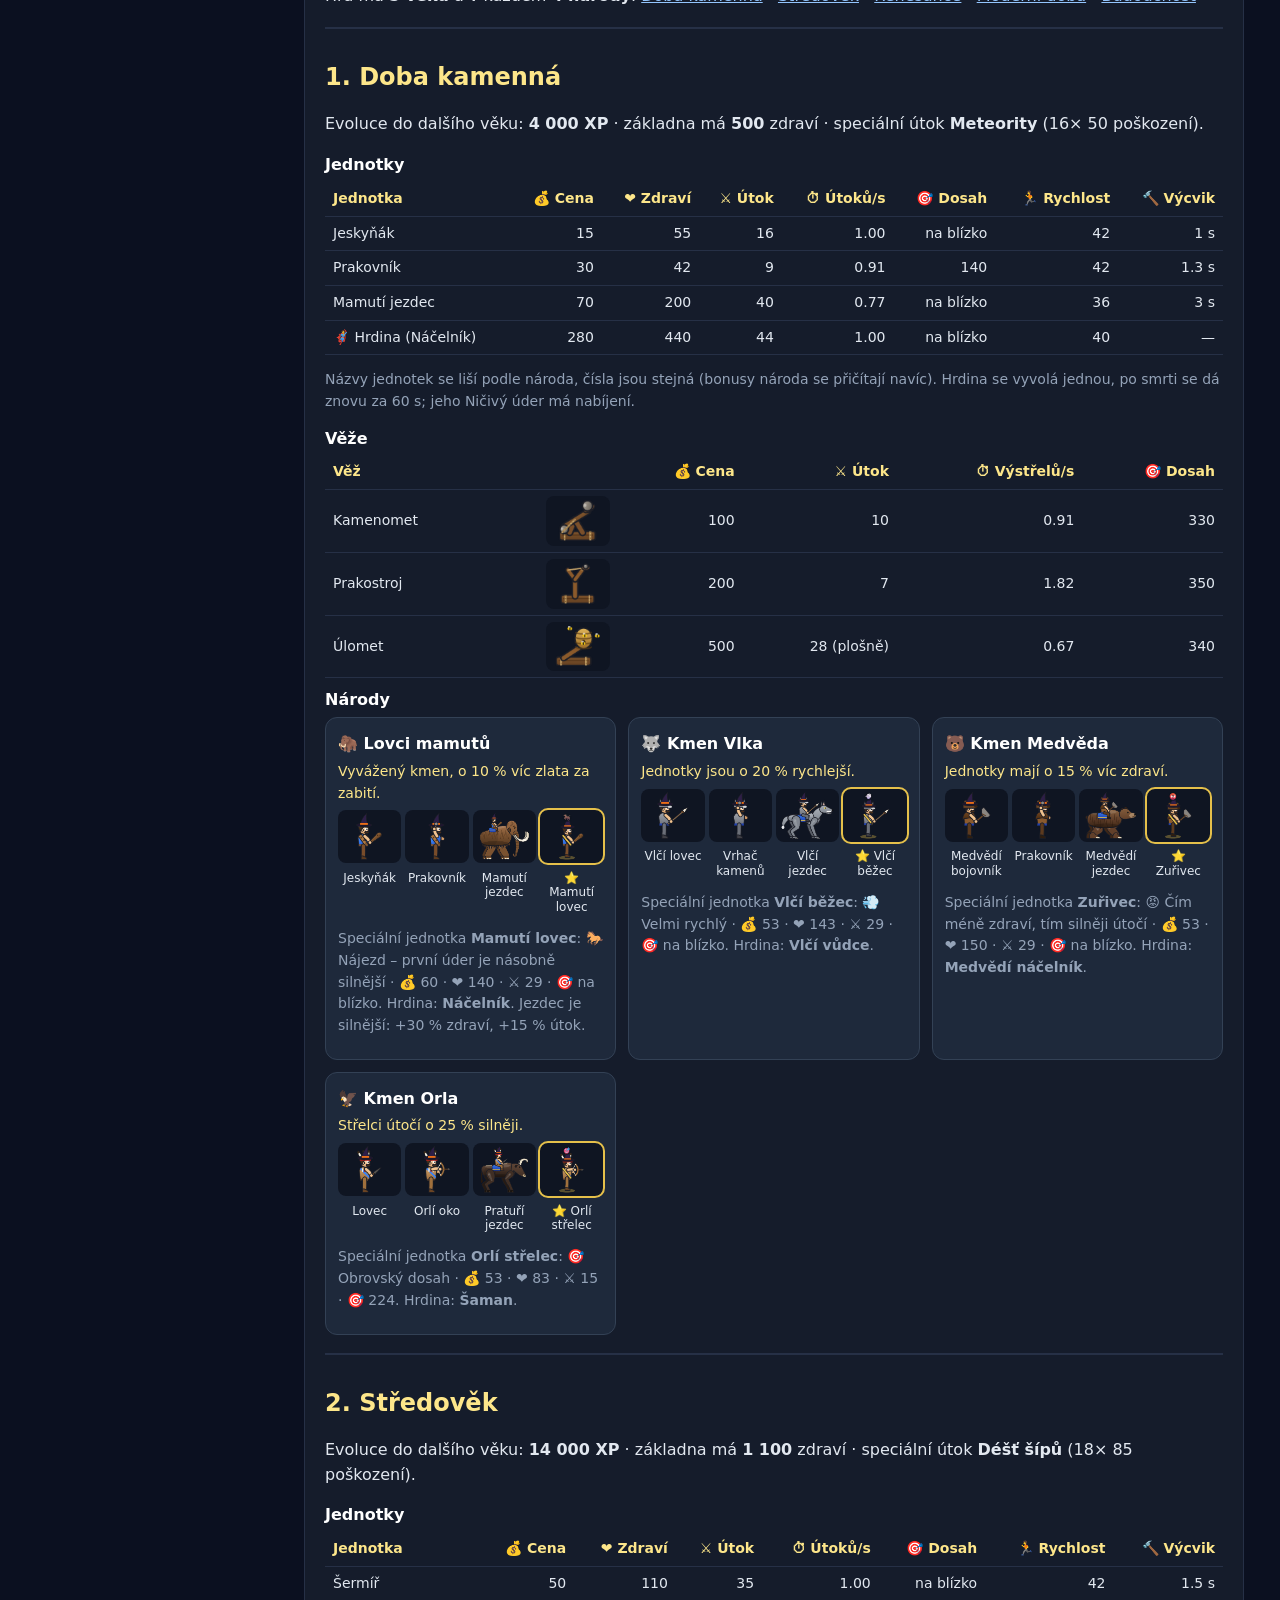
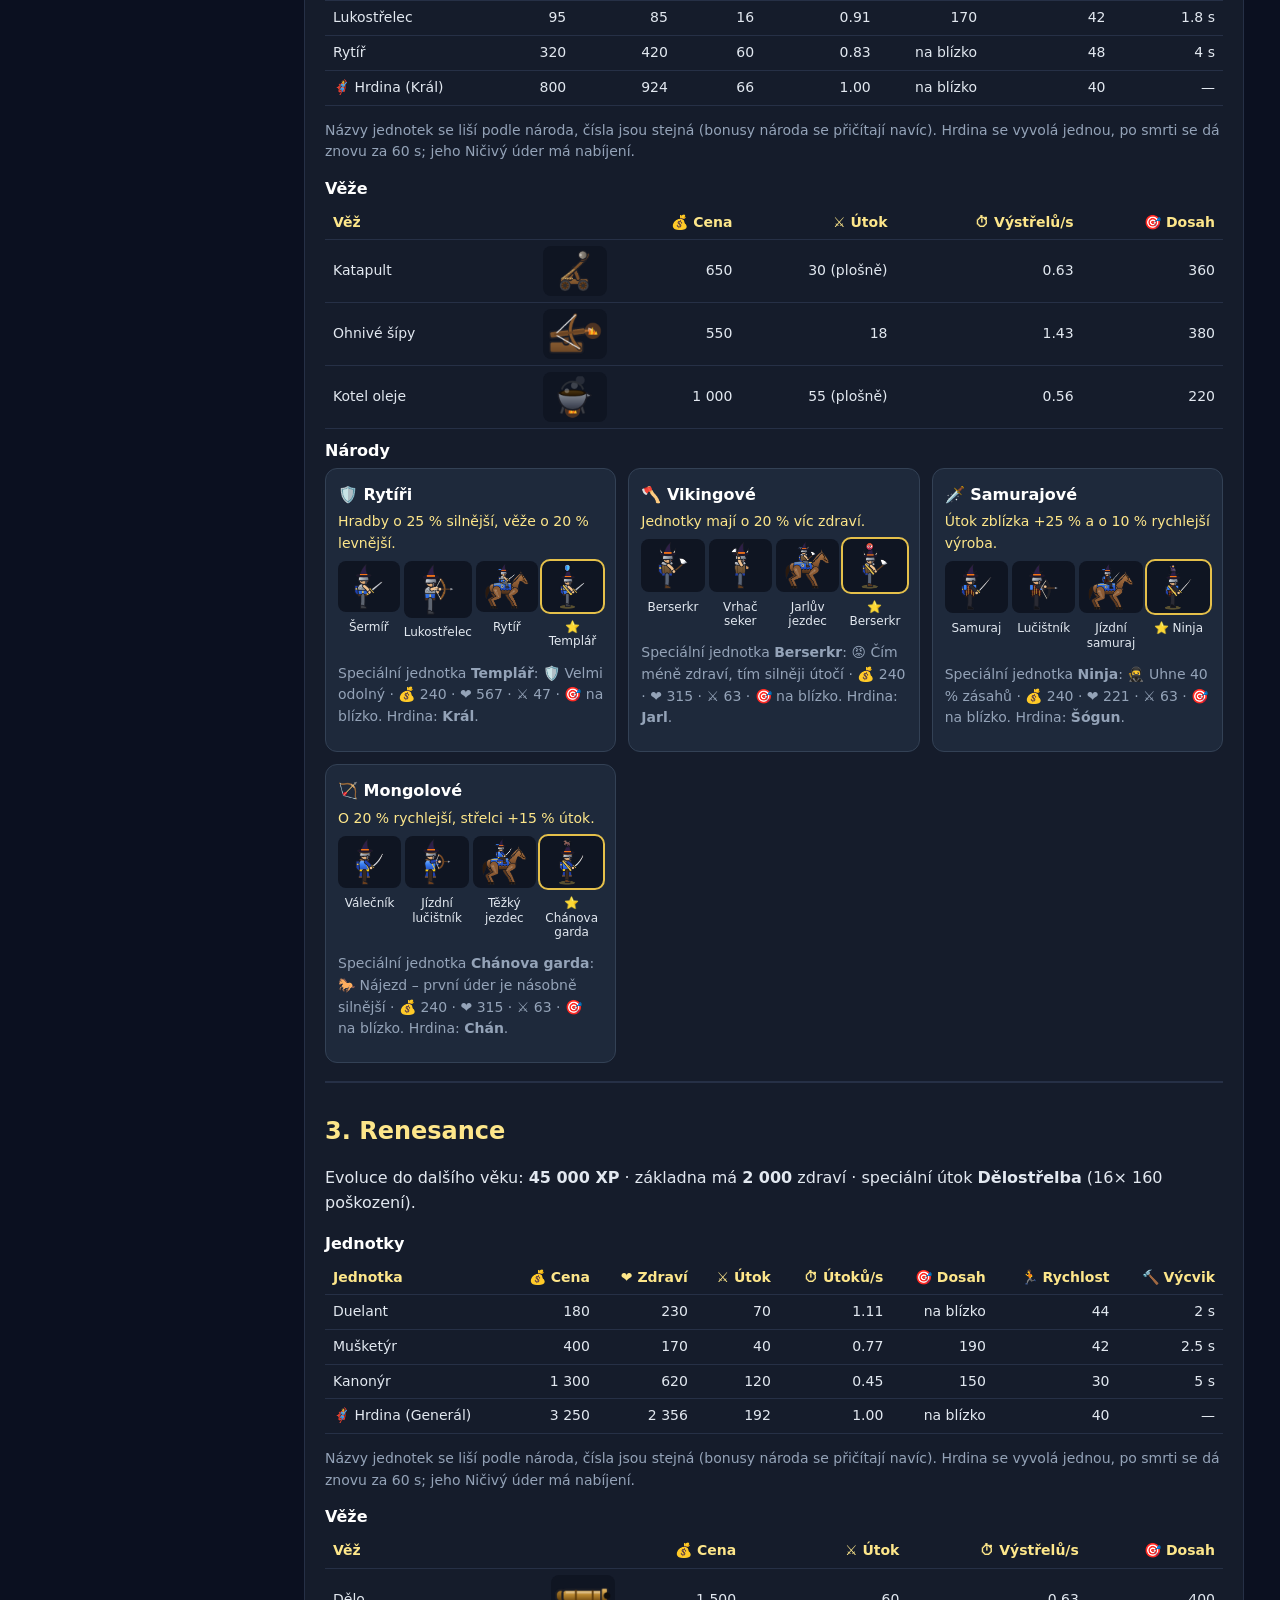
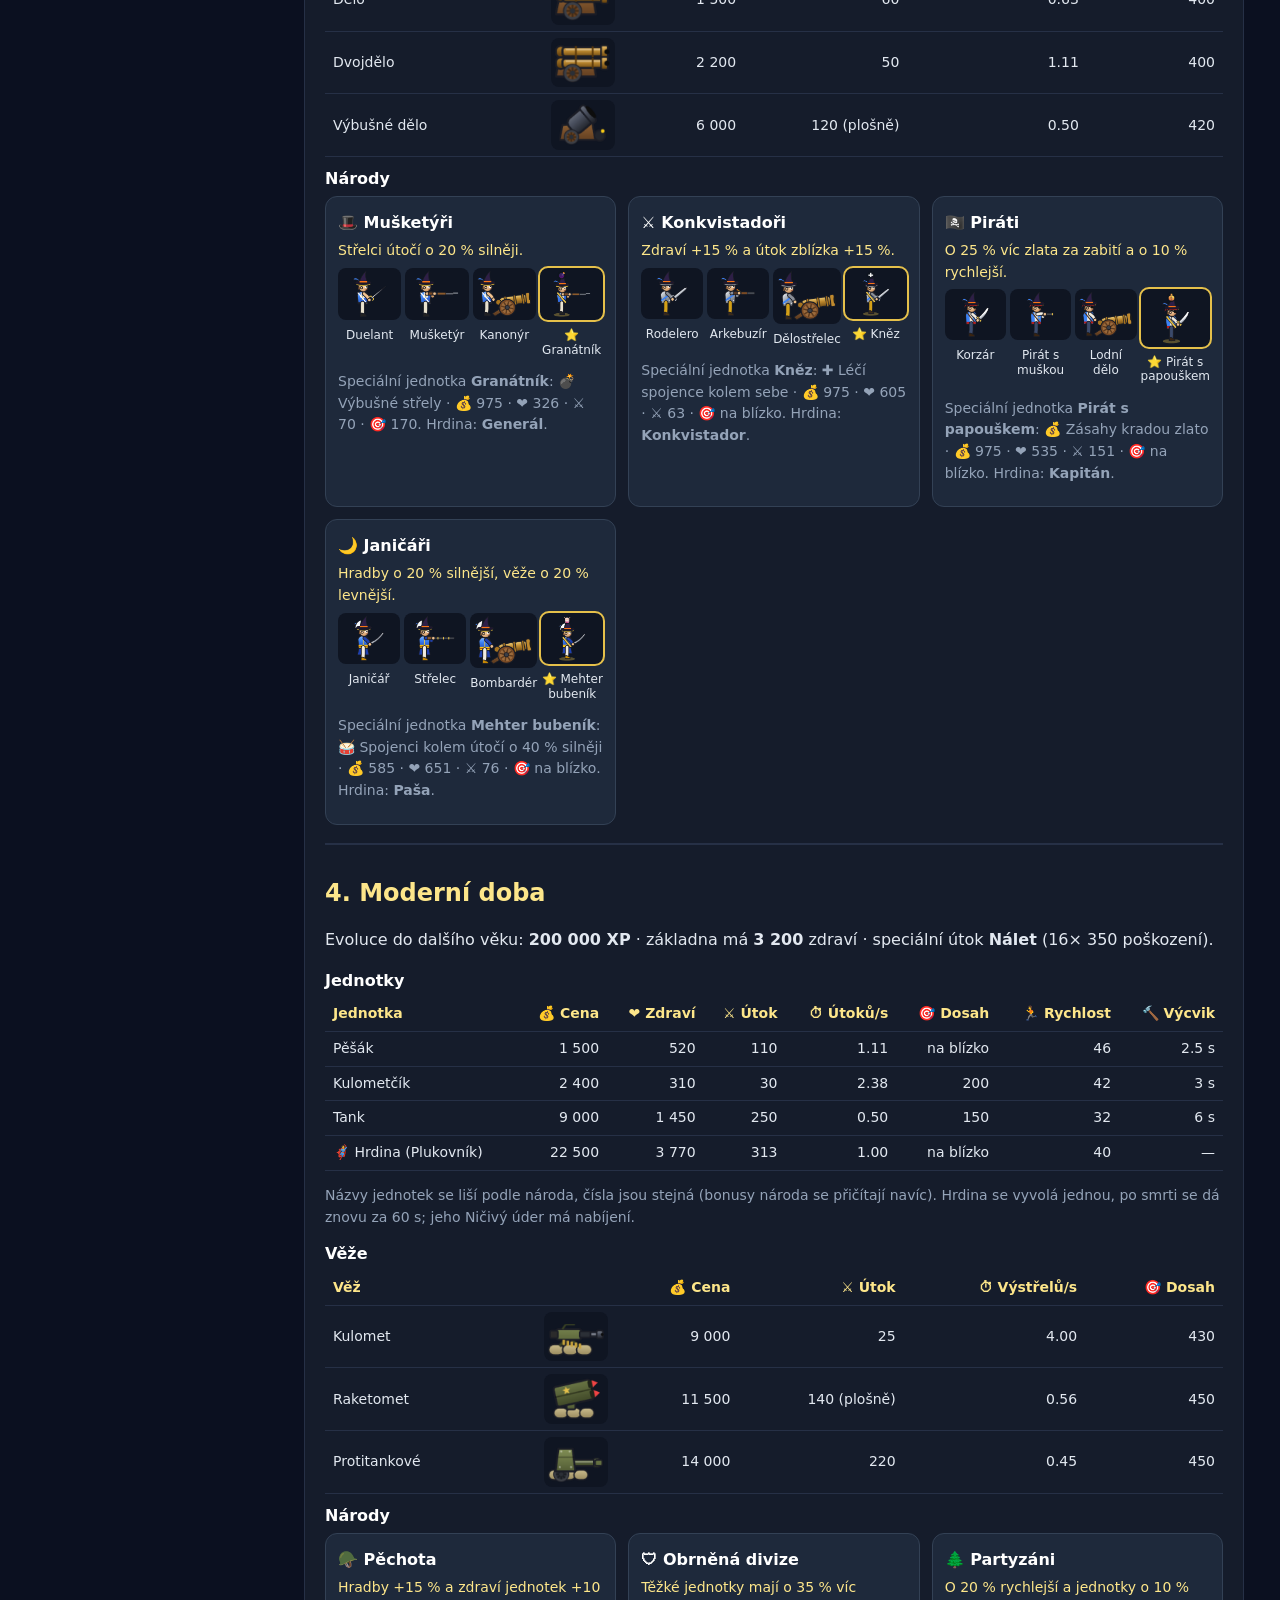
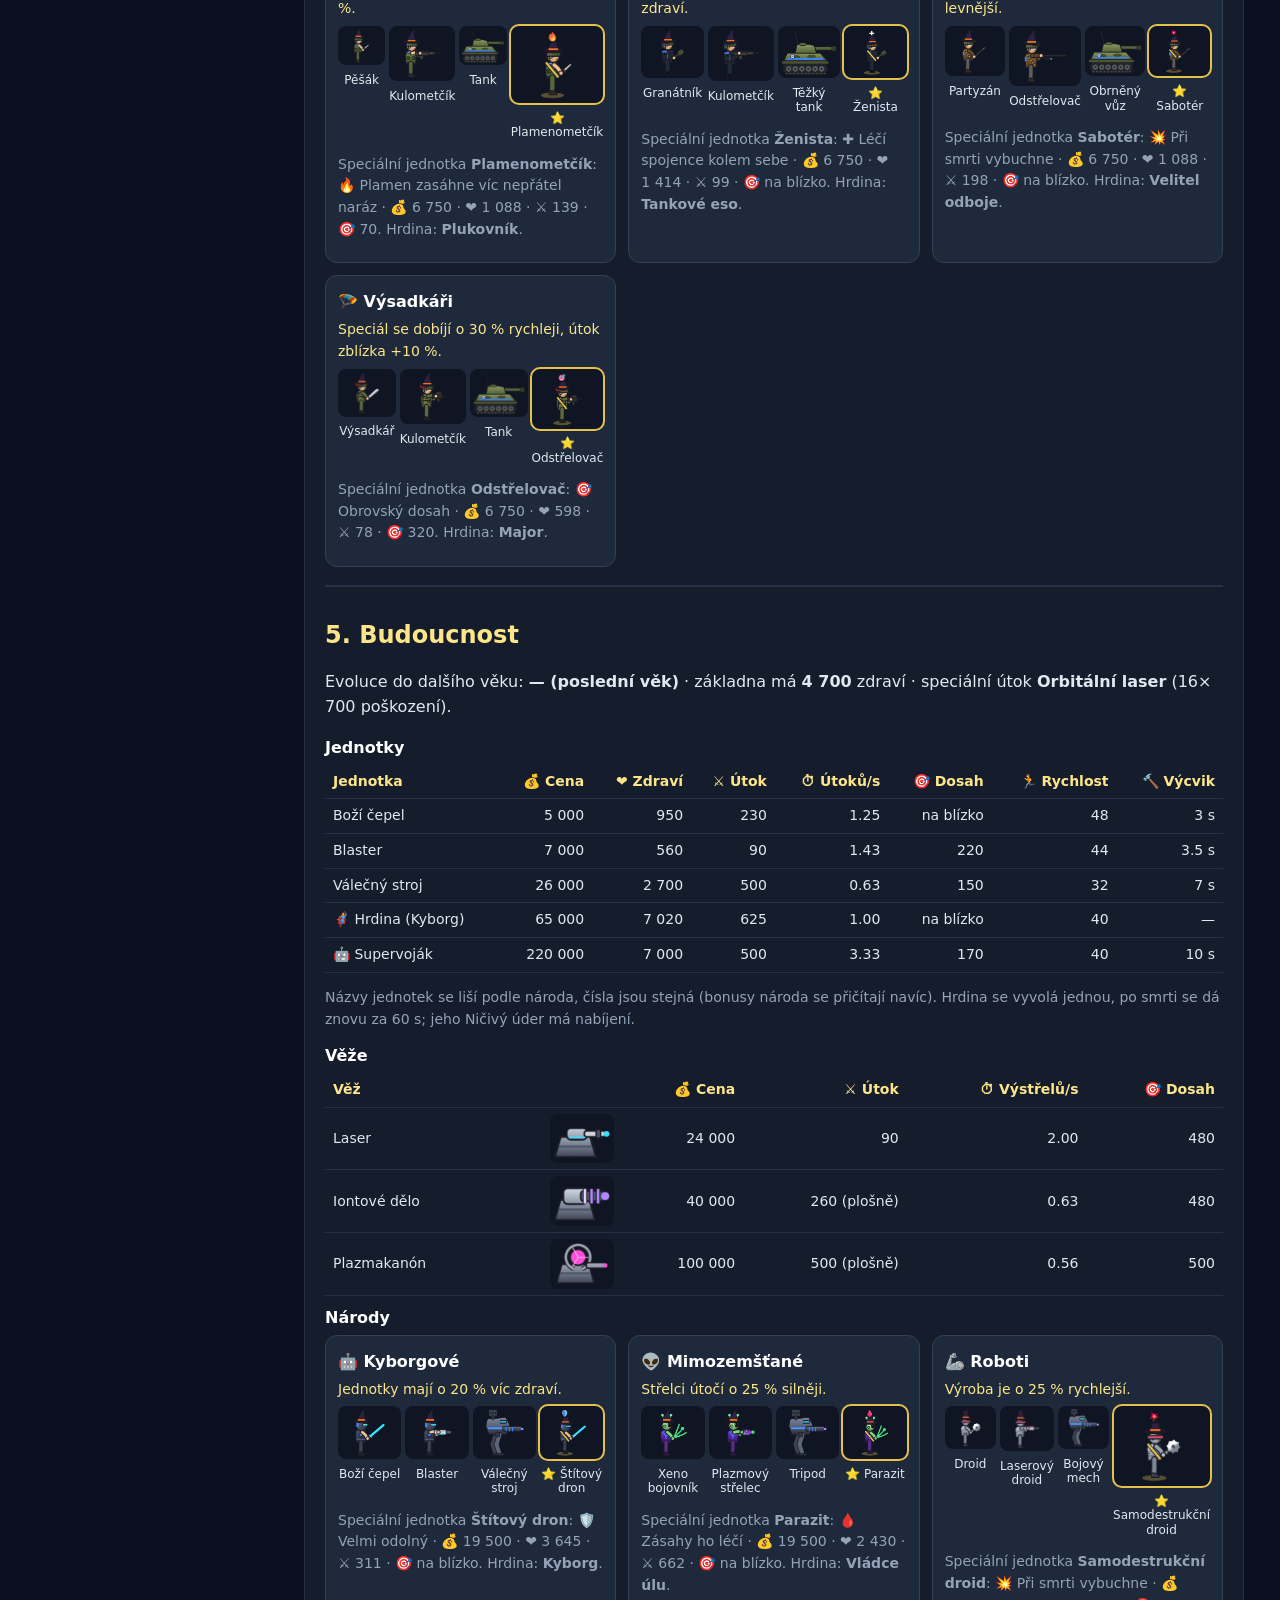
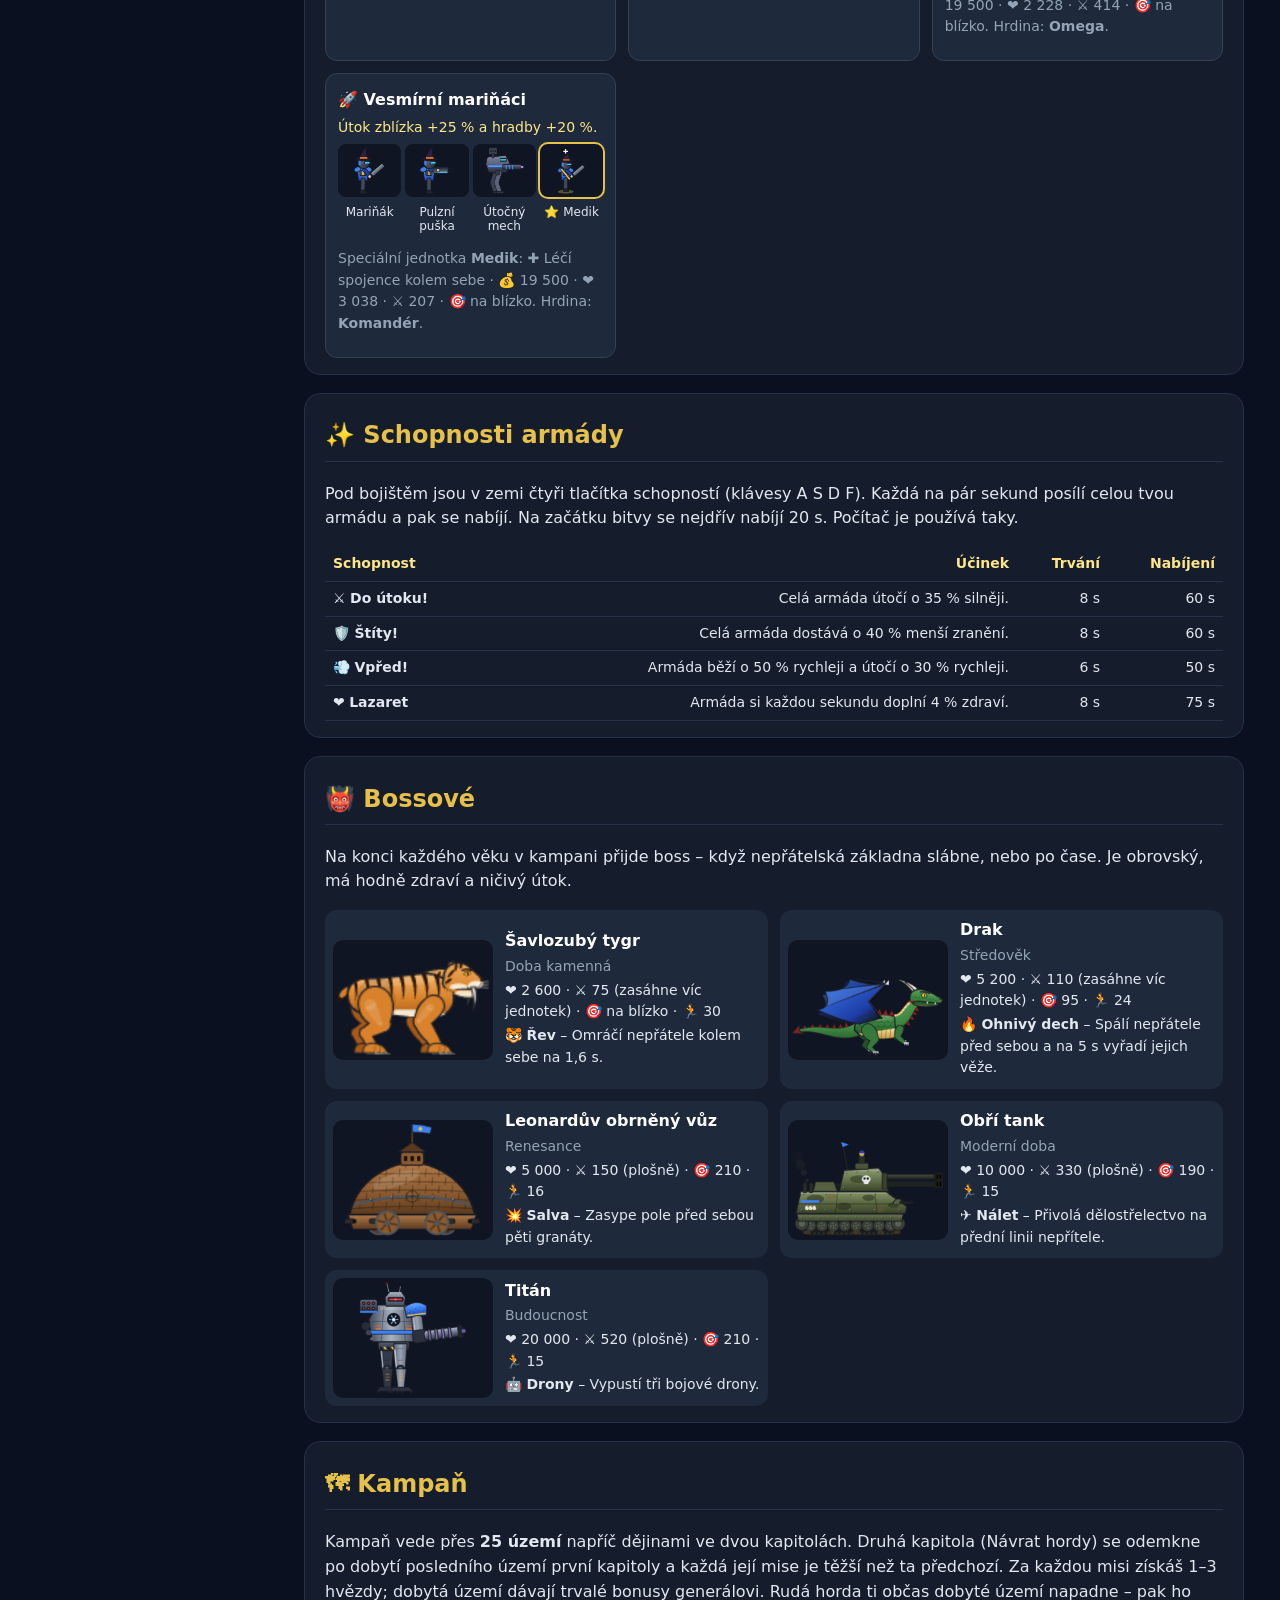
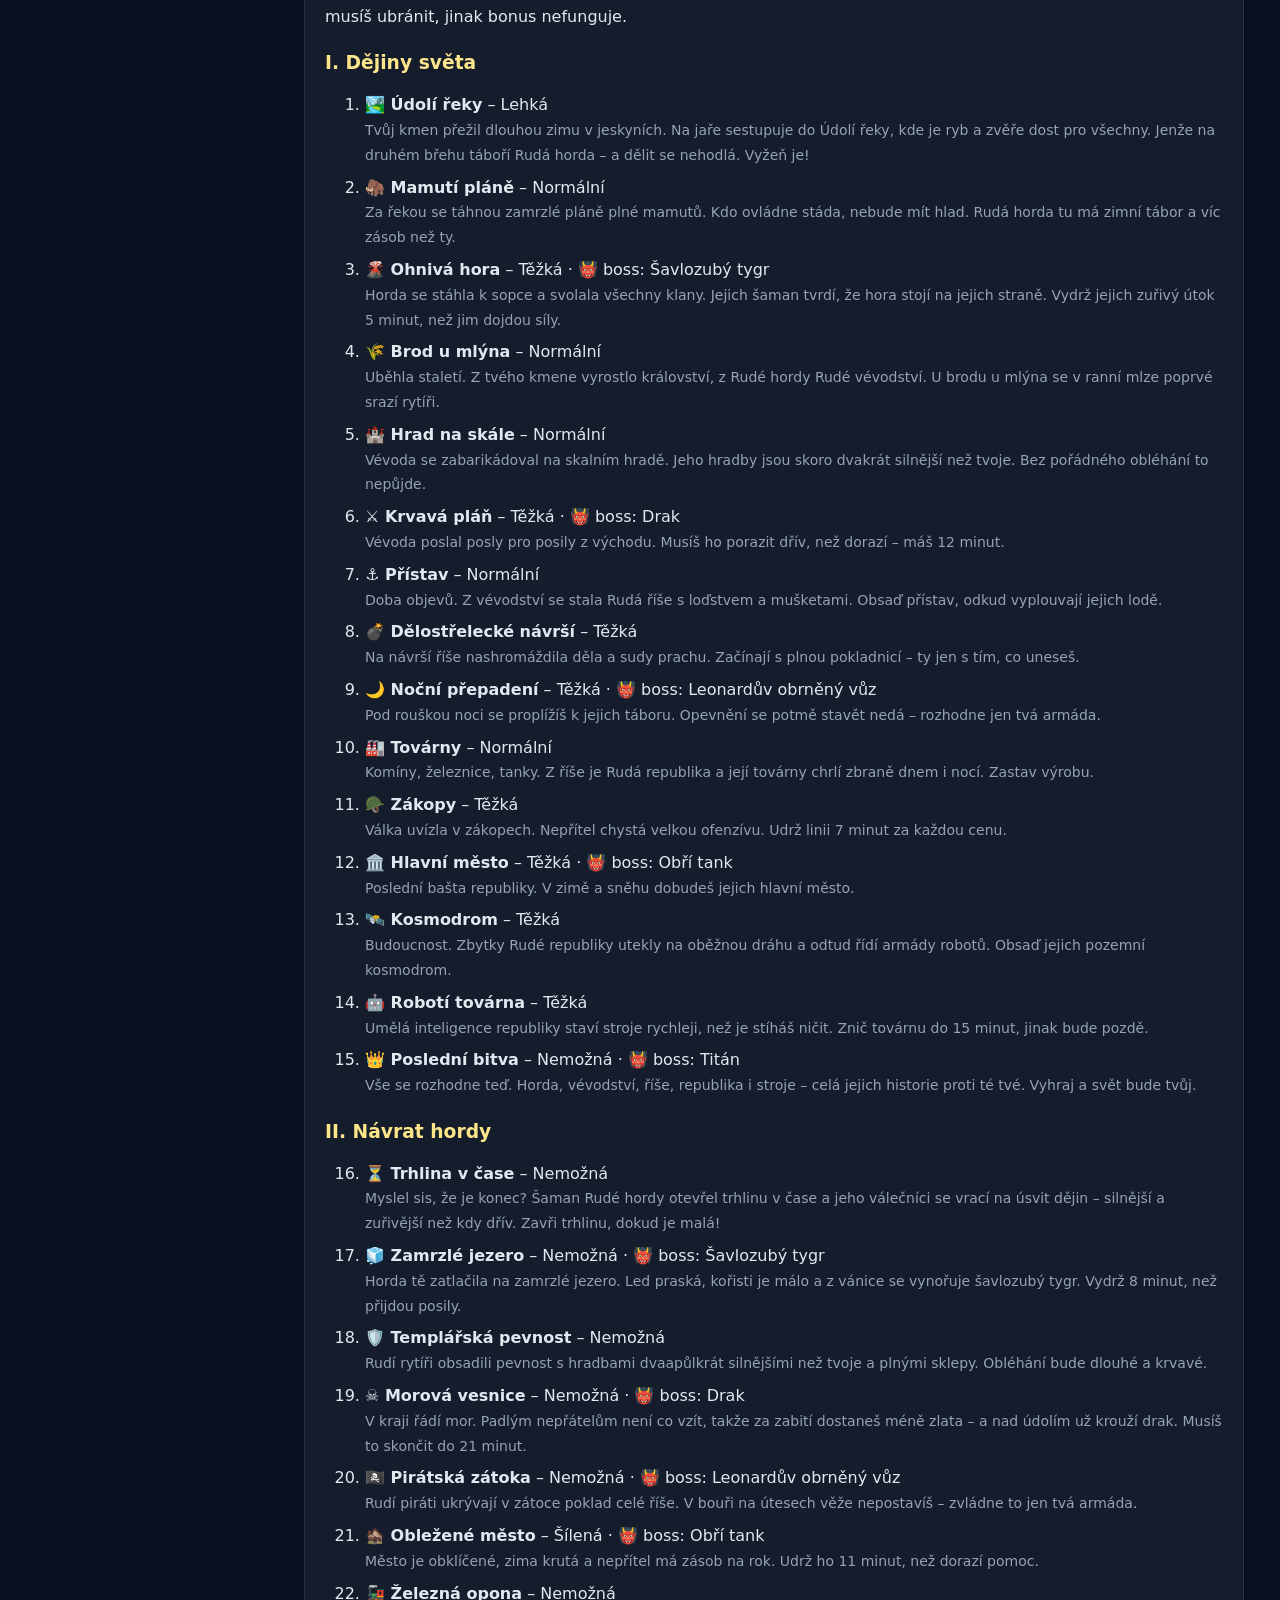
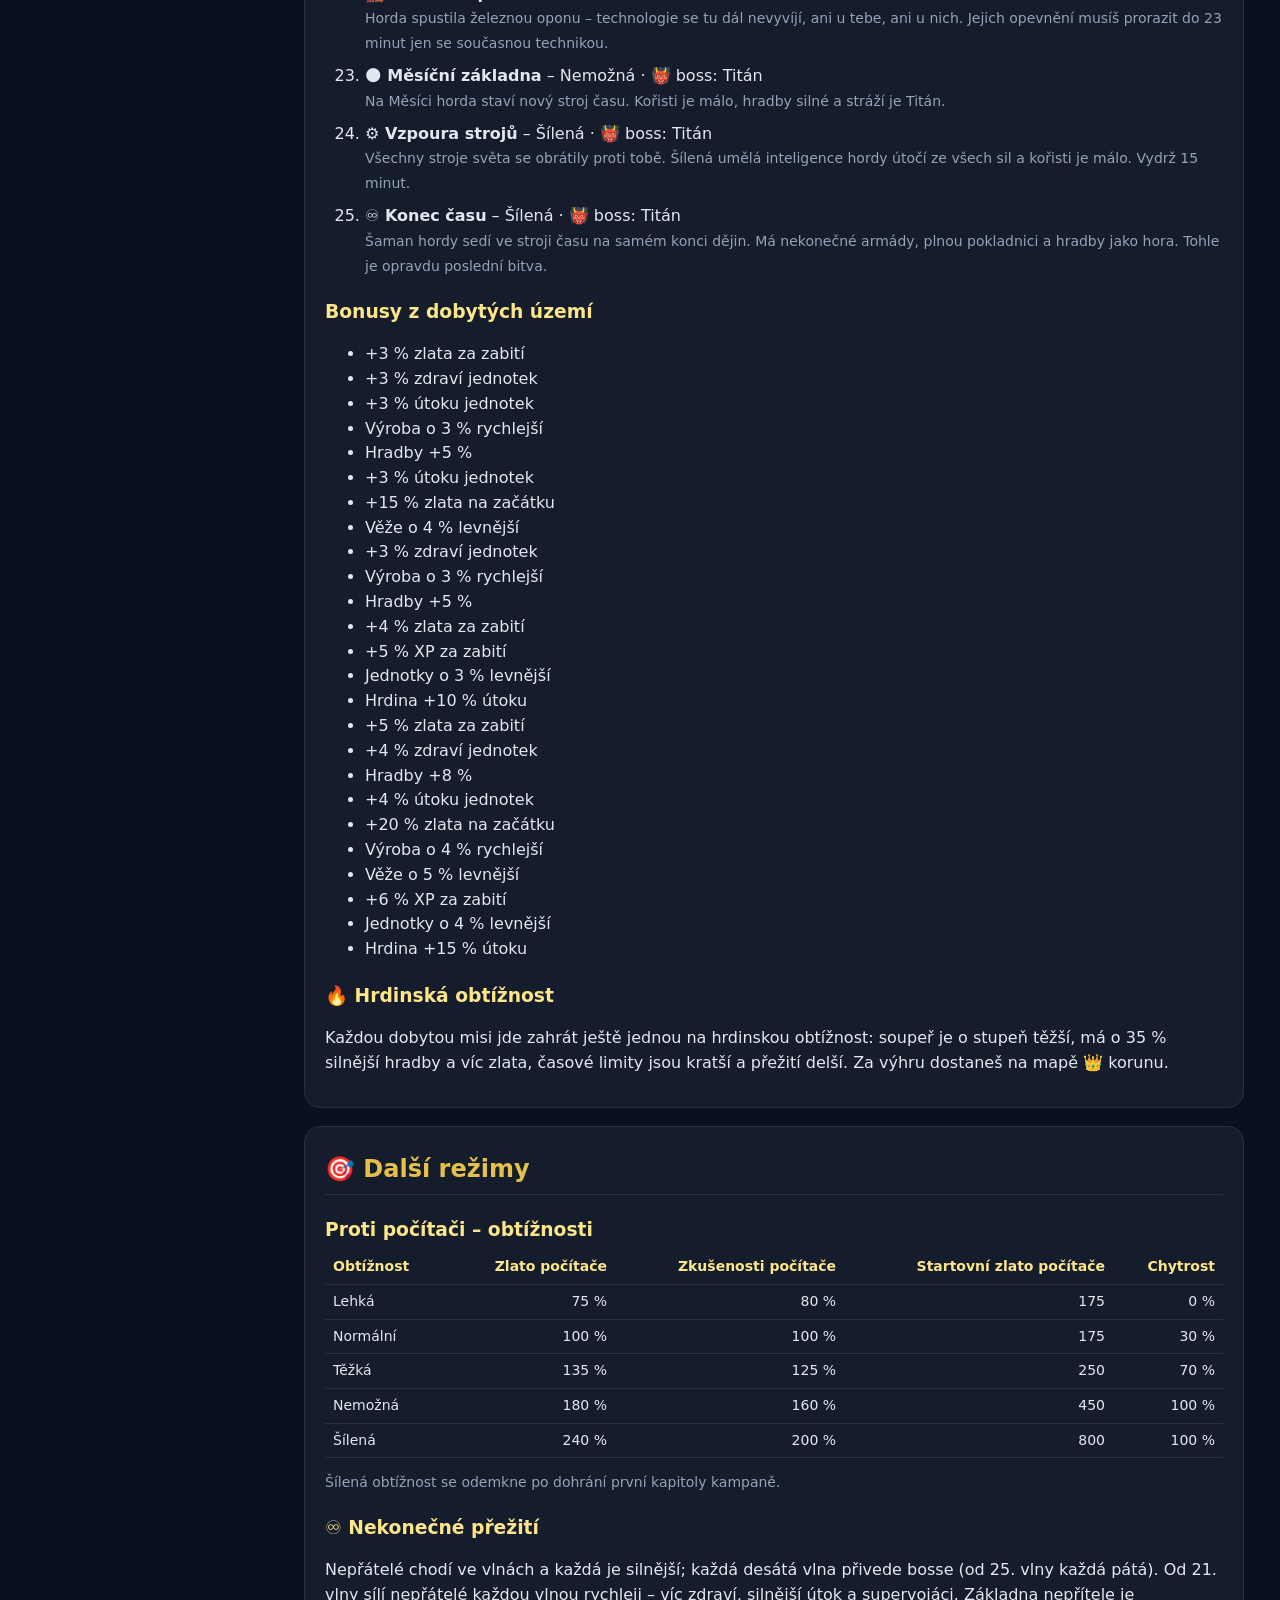
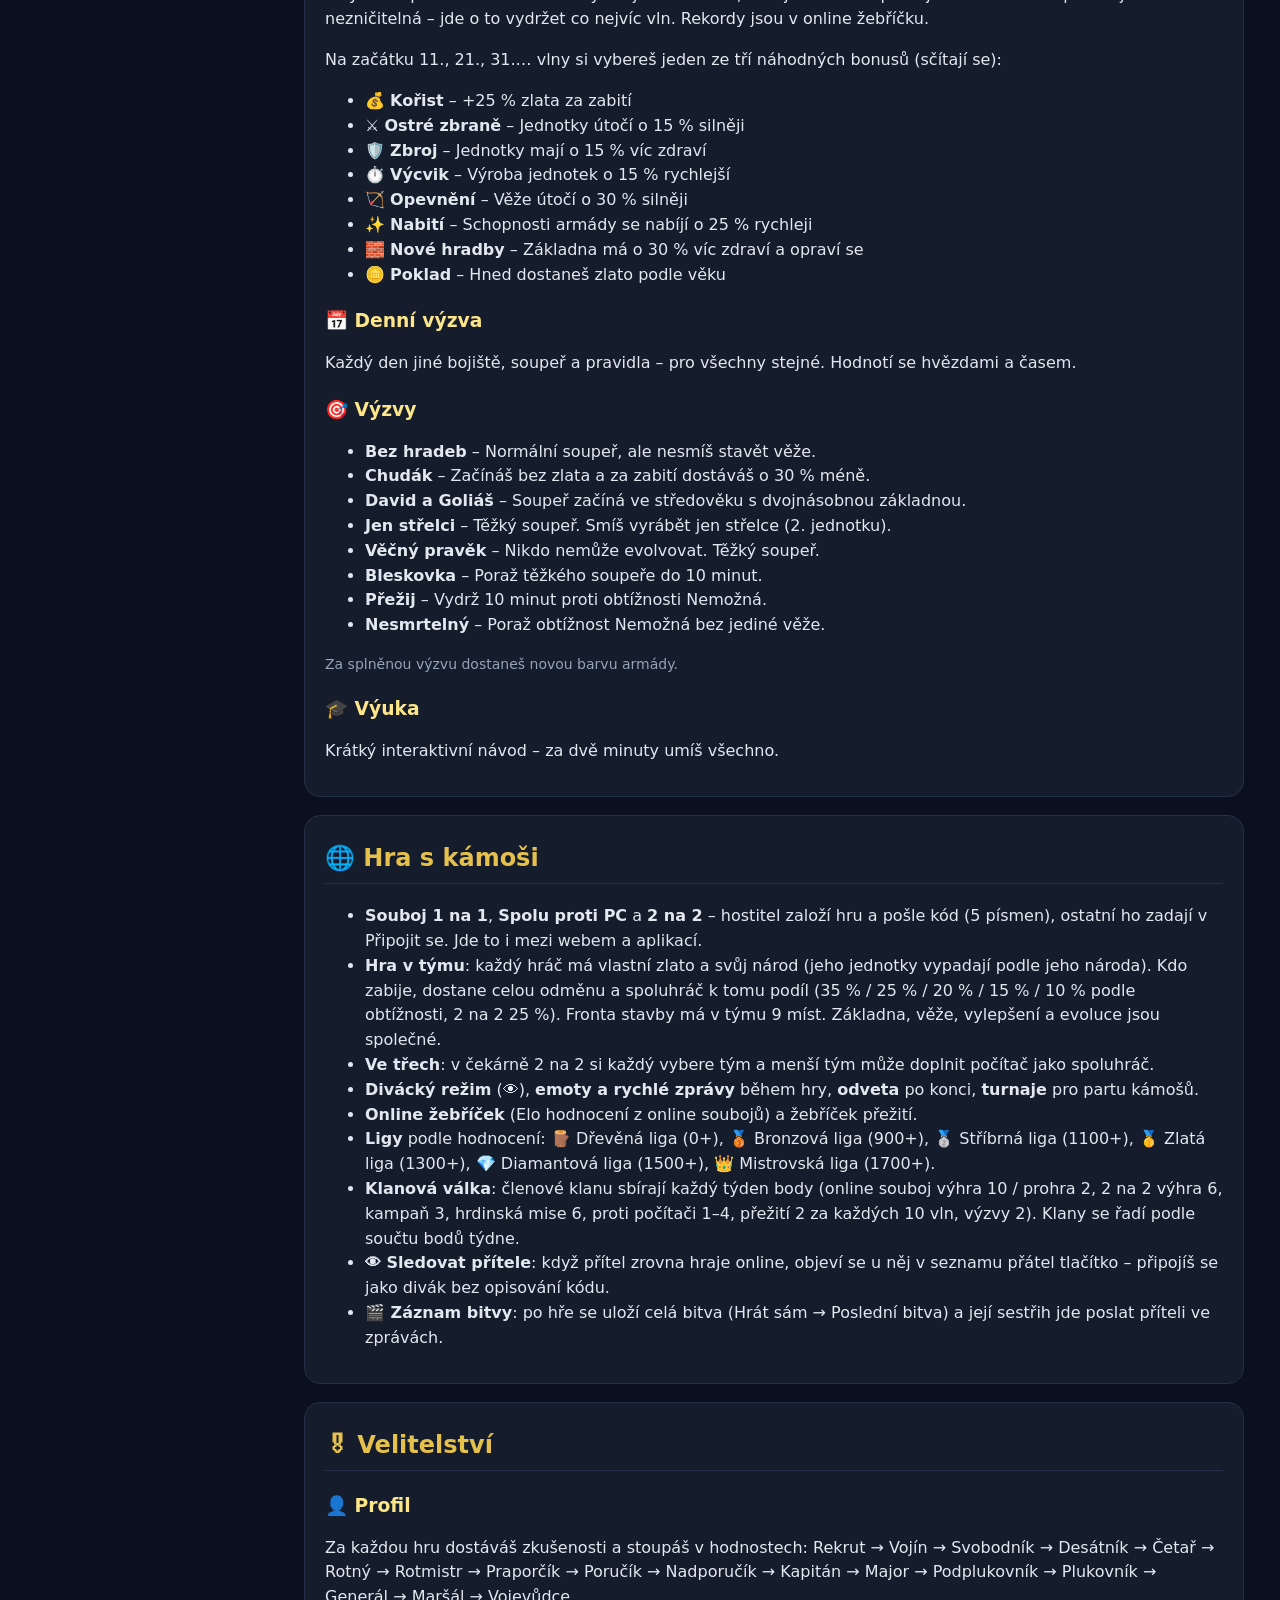
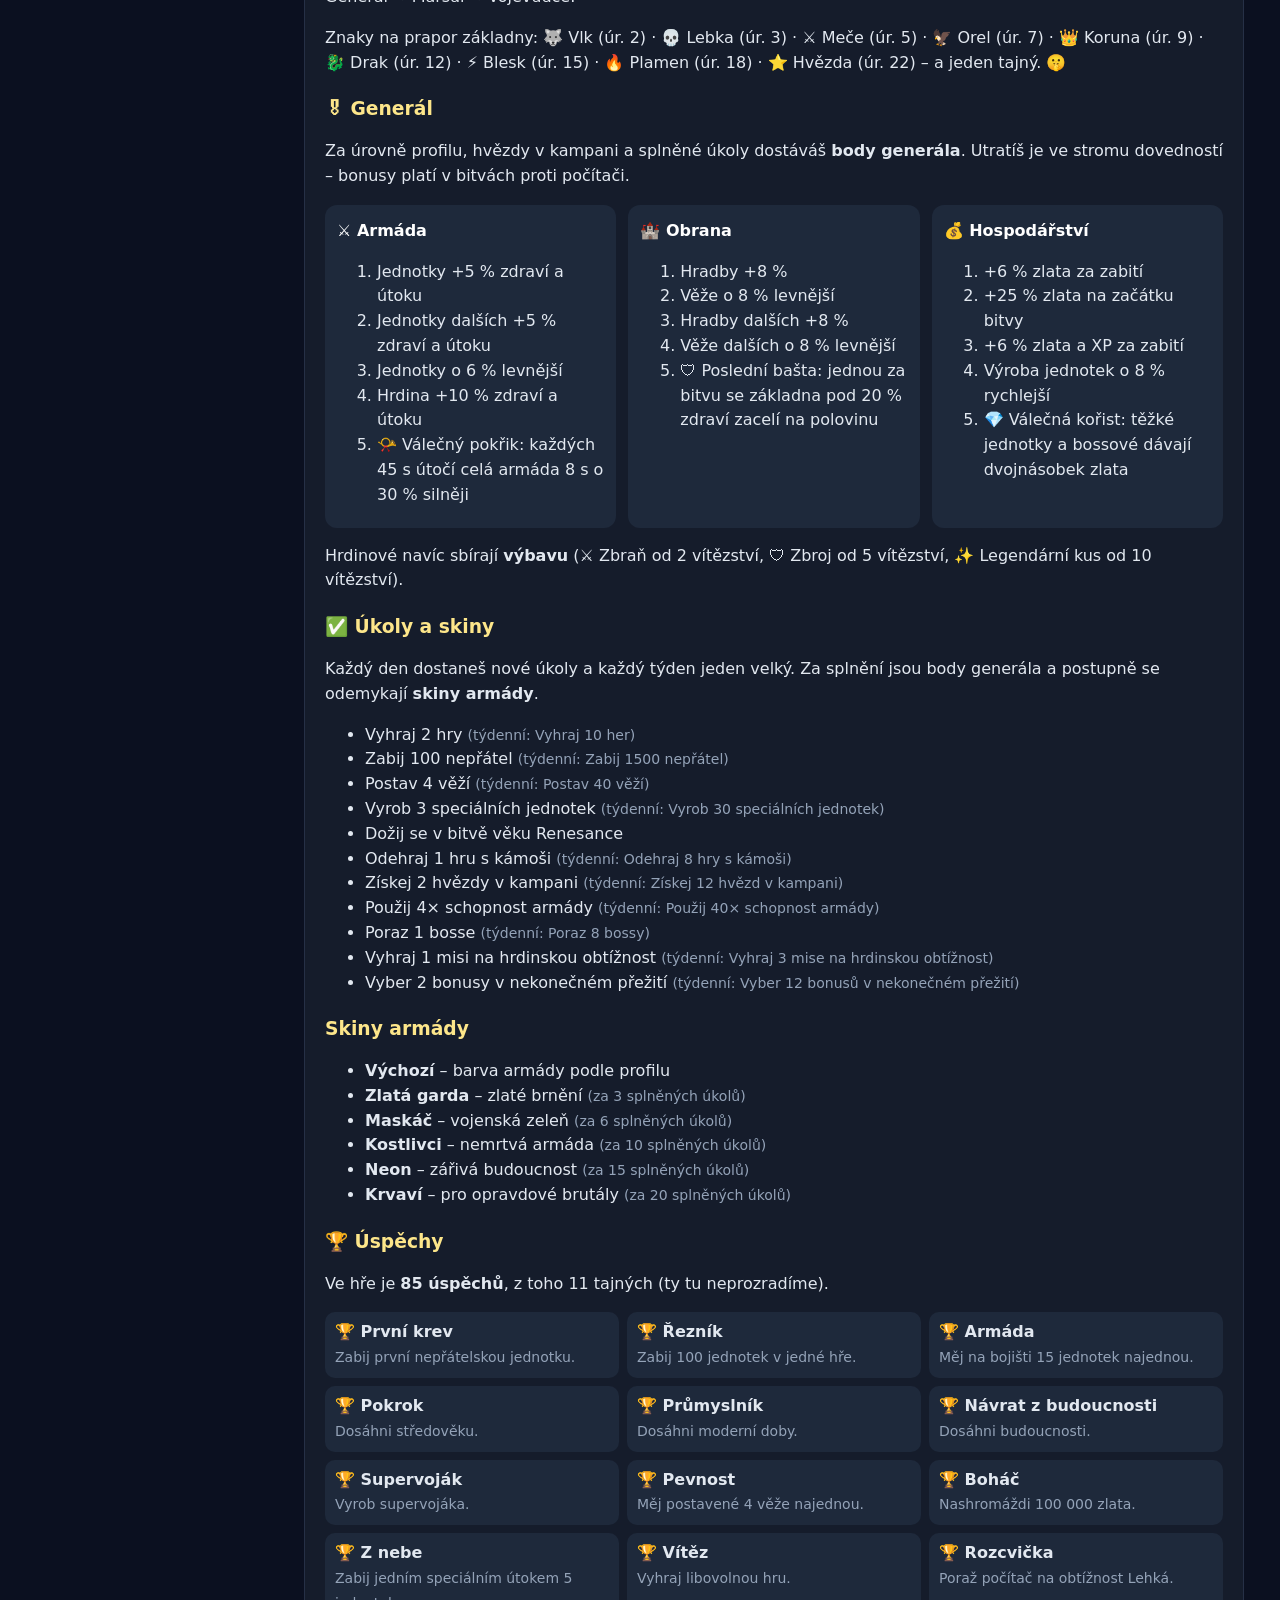
==== commit 7ce0c739: "Verze 2.26 (202611052043)" ====
--- a/wiki/index.html
+++ b/wiki/index.html
@@ -33,7 +33,7 @@
 footer { text-align: center; color: var(--muted); font-size: 13px; padding: 20px; }
 @media (max-width: 860px) { .wrap { grid-template-columns: 1fr; } nav { position: static; } nav a { display: inline-block; } section { padding: 2px 14px 12px; } .lang { position: static; margin-bottom: 8px; } }
 </style></head><body>
-<header><div class="lang"><b>🇨🇿 Česky</b> <a href="en/">🇬🇧 English</a></div><h1>BRUTAL AGES</h1><p>Wiki · všechno o hře · verze 2.21</p></header>
+<header><div class="lang"><b>🇨🇿 Česky</b> <a href="en/">🇬🇧 English</a></div><h1>BRUTAL AGES</h1><p>Wiki · všechno o hře · verze 2.26</p></header>
 <div class="wrap"><nav><b>Obsah</b><a href="#o-hre">⚔️ O hře</a><a href="#zaklady">📖 Jak hrát</a><a href="#ovladani">🎮 Ovládání</a><a href="#veky">🏺 Věky, národy a jednotky</a><a href="#schopnosti">✨ Schopnosti armády</a><a href="#bossove">👹 Bossové</a><a href="#kampan">🗺 Kampaň</a><a href="#rezimy">🎯 Další režimy</a><a href="#multiplayer">🌐 Hra s kámoši</a><a href="#velitelstvi">🎖 Velitelství</a><a href="#pratele">👥 Přátelé, klany a zprávy</a><a href="#bojiste">🏞 Bojiště, počasí a události</a><a href="#brutal">🩸 Brutal režim</a><a href="#nastaveni">⚙ Nastavení a tipy</a></nav><main><section id="o-hre"><h2>⚔️ O hře</h2><p><b>Brutal Ages</b> je válka věků od jeskyní až po vesmírné mechy. Postav armádu, braň základnu věžemi, sbírej zkušenosti, vyvíjej se do dalšího věku a znič soupeřovu základnu dřív než on tu tvou.
       Hraje se sám proti počítači, v kampani, v nekonečném přežití, nebo s kámoši online (1 na 1, spolu proti počítači, 2 na 2).</p><p class="links"><a class="btn" href="../">▶ Hrát v prohlížeči</a> <a class="btn" href="../BrutalAges.apk">📲 Stáhnout pro Android</a> <a class="btn ghost" href="https://github.com/Aeloth666/brutal-ages/blob/main/CHANGELOG.md">📜 Co je nového</a></p></section><section id="zaklady"><h2>📖 Jak hrát</h2><ul>
       <li><b>Zlato</b> dostáváš za zabité nepřátele. Kupuješ za něj jednotky (jdou do fronty a cvičí se postupně), věže, místa na věže a vylepšení.</li>
@@ -49,7 +49,7 @@
       <h4>Jednotky</h4><div class="tbl"><table><tr><th>Jednotka</th><th>💰 Cena</th><th>❤️ Zdraví</th><th>⚔️ Útok</th><th>⏱ Útoků/s</th><th>🎯 Dosah</th><th>🏃 Rychlost</th><th>🔨 Výcvik</th></tr><tr><td>Jeskyňák</td><td>15</td><td>55</td><td>16</td><td>1.00</td><td>na blízko</td><td>42</td><td>1 s</td></tr><tr><td>Prakovník</td><td>30</td><td>42</td><td>9</td><td>0.91</td><td>140</td><td>42</td><td>1.3 s</td></tr><tr><td>Mamutí jezdec</td><td>70</td><td>200</td><td>40</td><td>0.77</td><td>na blízko</td><td>36</td><td>3 s</td></tr><tr><td>🦸 Hrdina (Náčelník)</td><td>280</td><td>440</td><td>44</td><td>1.00</td><td>na blízko</td><td>40</td><td>—</td></tr></table></div>
       <p class="small">Názvy jednotek se liší podle národa, čísla jsou stejná (bonusy národa se přičítají navíc). Hrdina se vyvolá jednou, po smrti se dá znovu za 60 s; jeho Ničivý úder má nabíjení.</p>
       <h4>Věže</h4><div class="tbl"><table><tr><th>Věž</th><th></th><th>💰 Cena</th><th>⚔️ Útok</th><th>⏱ Výstřelů/s</th><th>🎯 Dosah</th></tr>
-      <tr><td>Kamenomet</td><td><img class="tur" src="[data-uri]" alt="Kamenomet" loading="lazy"></td><td>100</td><td>10</td><td>0.91</td><td>330</td></tr><tr><td>Prakostroj</td><td><img class="tur" src="[data-uri]" alt="Prakostroj" loading="lazy"></td><td>200</td><td>7</td><td>1.82</td><td>350</td></tr><tr><td>Úlomet</td><td><img class="tur" src="[data-uri]" alt="Úlomet" loading="lazy"></td><td>500</td><td>28 (plošně)</td><td>0.67</td><td>340</td></tr></table></div>
+      <tr><td>Kamenomet</td><td><img class="tur" src="[data-uri]" alt="Kamenomet" loading="lazy"></td><td>100</td><td>10</td><td>0.91</td><td>330</td></tr><tr><td>Prakostroj</td><td><img class="tur" src="[data-uri]" alt="Prakostroj" loading="lazy"></td><td>200</td><td>7</td><td>1.82</td><td>350</td></tr><tr><td>Úlomet</td><td><img class="tur" src="[data-uri]" alt="Úlomet" loading="lazy"></td><td>500</td><td>28 (plošně)</td><td>0.67</td><td>340</td></tr></table></div>
       <h4>Národy</h4><div class="nations"><div class="nation"><h4>🦣 Lovci mamutů</h4><p class="bonus">Vyvážený kmen, o 10 % víc zlata za zabití.</p>
         <div class="units"><figure><img class="" src="[data-uri]" alt="Jeskyňák" loading="lazy"><figcaption>Jeskyňák</figcaption></figure><figure><img class="" src="[data-uri]" alt="Prakovník" loading="lazy"><figcaption>Prakovník</figcaption></figure><figure><img class="" src="[data-uri]" alt="Mamutí jezdec" loading="lazy"><figcaption>Mamutí jezdec</figcaption></figure>
         <figure class="spec"><img class="" src="[data-uri]" alt="Mamutí lovec" loading="lazy"><figcaption>⭐ Mamutí lovec</figcaption></figure></div>
@@ -67,7 +67,7 @@
       <h4>Jednotky</h4><div class="tbl"><table><tr><th>Jednotka</th><th>💰 Cena</th><th>❤️ Zdraví</th><th>⚔️ Útok</th><th>⏱ Útoků/s</th><th>🎯 Dosah</th><th>🏃 Rychlost</th><th>🔨 Výcvik</th></tr><tr><td>Šermíř</td><td>50</td><td>110</td><td>35</td><td>1.00</td><td>na blízko</td><td>42</td><td>1.5 s</td></tr><tr><td>Lukostřelec</td><td>95</td><td>85</td><td>16</td><td>0.91</td><td>170</td><td>42</td><td>1.8 s</td></tr><tr><td>Rytíř</td><td>320</td><td>420</td><td>60</td><td>0.83</td><td>na blízko</td><td>48</td><td>4 s</td></tr><tr><td>🦸 Hrdina (Král)</td><td>800</td><td>924</td><td>66</td><td>1.00</td><td>na blízko</td><td>40</td><td>—</td></tr></table></div>
       <p class="small">Názvy jednotek se liší podle národa, čísla jsou stejná (bonusy národa se přičítají navíc). Hrdina se vyvolá jednou, po smrti se dá znovu za 60 s; jeho Ničivý úder má nabíjení.</p>
       <h4>Věže</h4><div class="tbl"><table><tr><th>Věž</th><th></th><th>💰 Cena</th><th>⚔️ Útok</th><th>⏱ Výstřelů/s</th><th>🎯 Dosah</th></tr>
-      <tr><td>Katapult</td><td><img class="tur" src="[data-uri]" alt="Katapult" loading="lazy"></td><td>650</td><td>30 (plošně)</td><td>0.63</td><td>360</td></tr><tr><td>Ohnivé šípy</td><td><img class="tur" src="[data-uri]" alt="Ohnivé šípy" loading="lazy"></td><td>550</td><td>18</td><td>1.43</td><td>380</td></tr><tr><td>Kotel oleje</td><td><img class="tur" src="[data-uri]" alt="Kotel oleje" loading="lazy"></td><td>1 000</td><td>55 (plošně)</td><td>0.56</td><td>220</td></tr></table></div>
+      <tr><td>Katapult</td><td><img class="tur" src="[data-uri]" alt="Katapult" loading="lazy"></td><td>650</td><td>30 (plošně)</td><td>0.63</td><td>360</td></tr><tr><td>Ohnivé šípy</td><td><img class="tur" src="[data-uri]" alt="Ohnivé šípy" loading="lazy"></td><td>550</td><td>18</td><td>1.43</td><td>380</td></tr><tr><td>Kotel oleje</td><td><img class="tur" src="[data-uri]" alt="Kotel oleje" loading="lazy"></td><td>1 000</td><td>55 (plošně)</td><td>0.56</td><td>220</td></tr></table></div>
       <h4>Národy</h4><div class="nations"><div class="nation"><h4>🛡️ Rytíři</h4><p class="bonus">Hradby o 25 % silnější, věže o 20 % levnější.</p>
         <div class="units"><figure><img class="" src="[data-uri]" alt="Šermíř" loading="lazy"><figcaption>Šermíř</figcaption></figure><figure><img class="" src="[data-uri]" alt="Lukostřelec" loading="lazy"><figcaption>Lukostřelec</figcaption></figure><figure><img class="" src="[data-uri]" alt="Rytíř" loading="lazy"><figcaption>Rytíř</figcaption></figure>
         <figure class="spec"><img class="" src="[data-uri]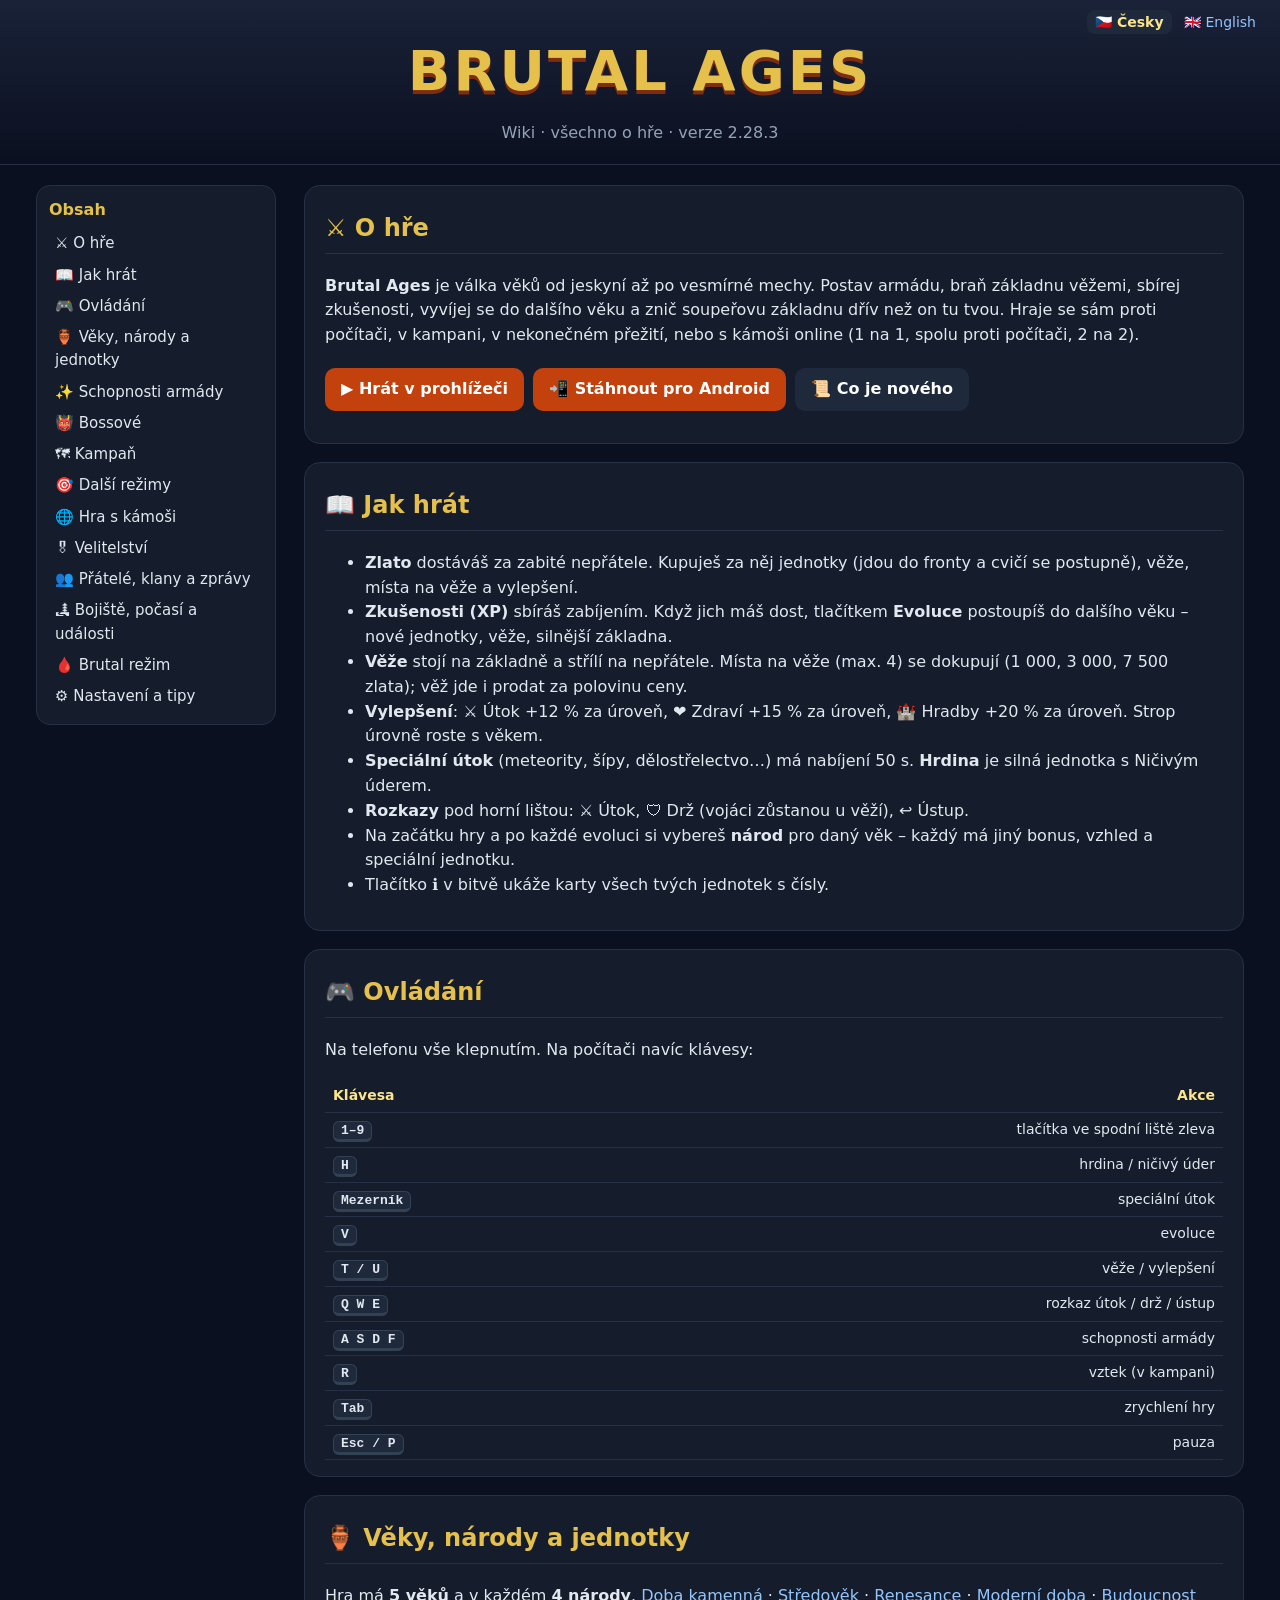
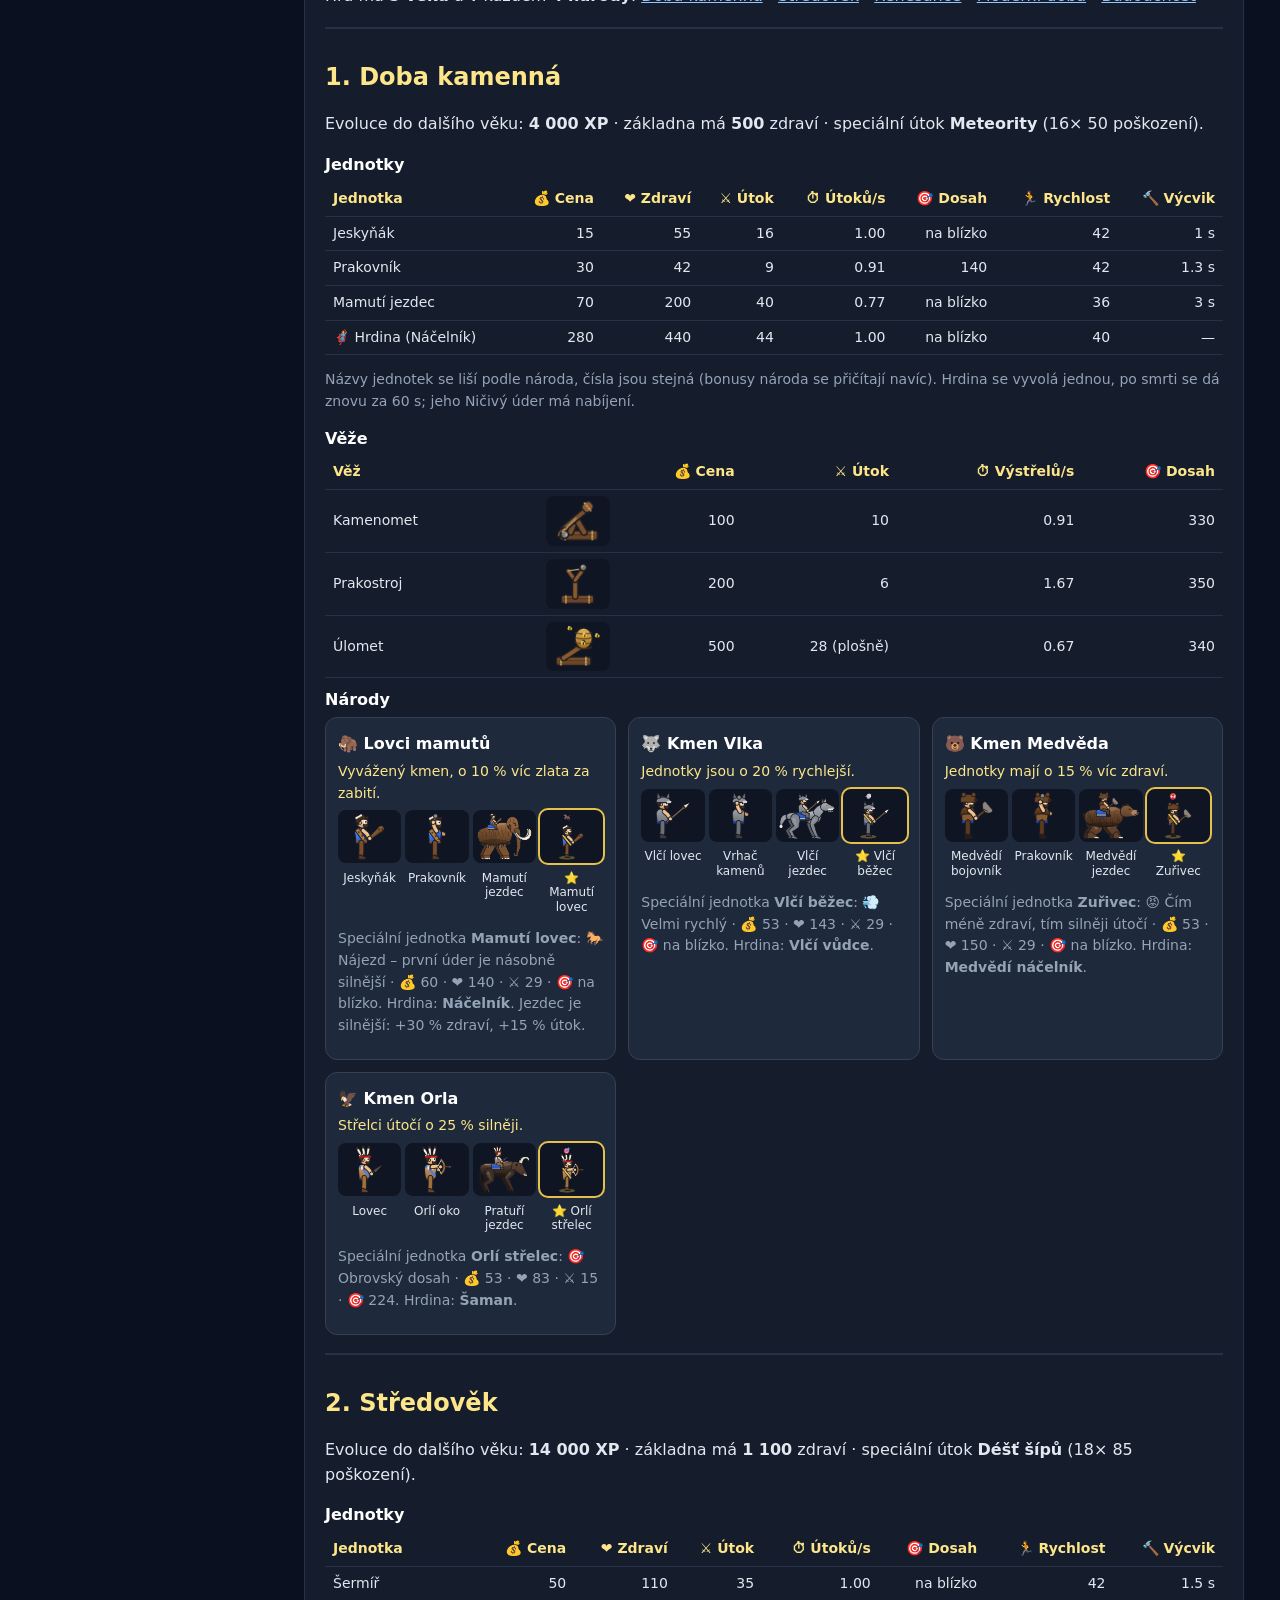
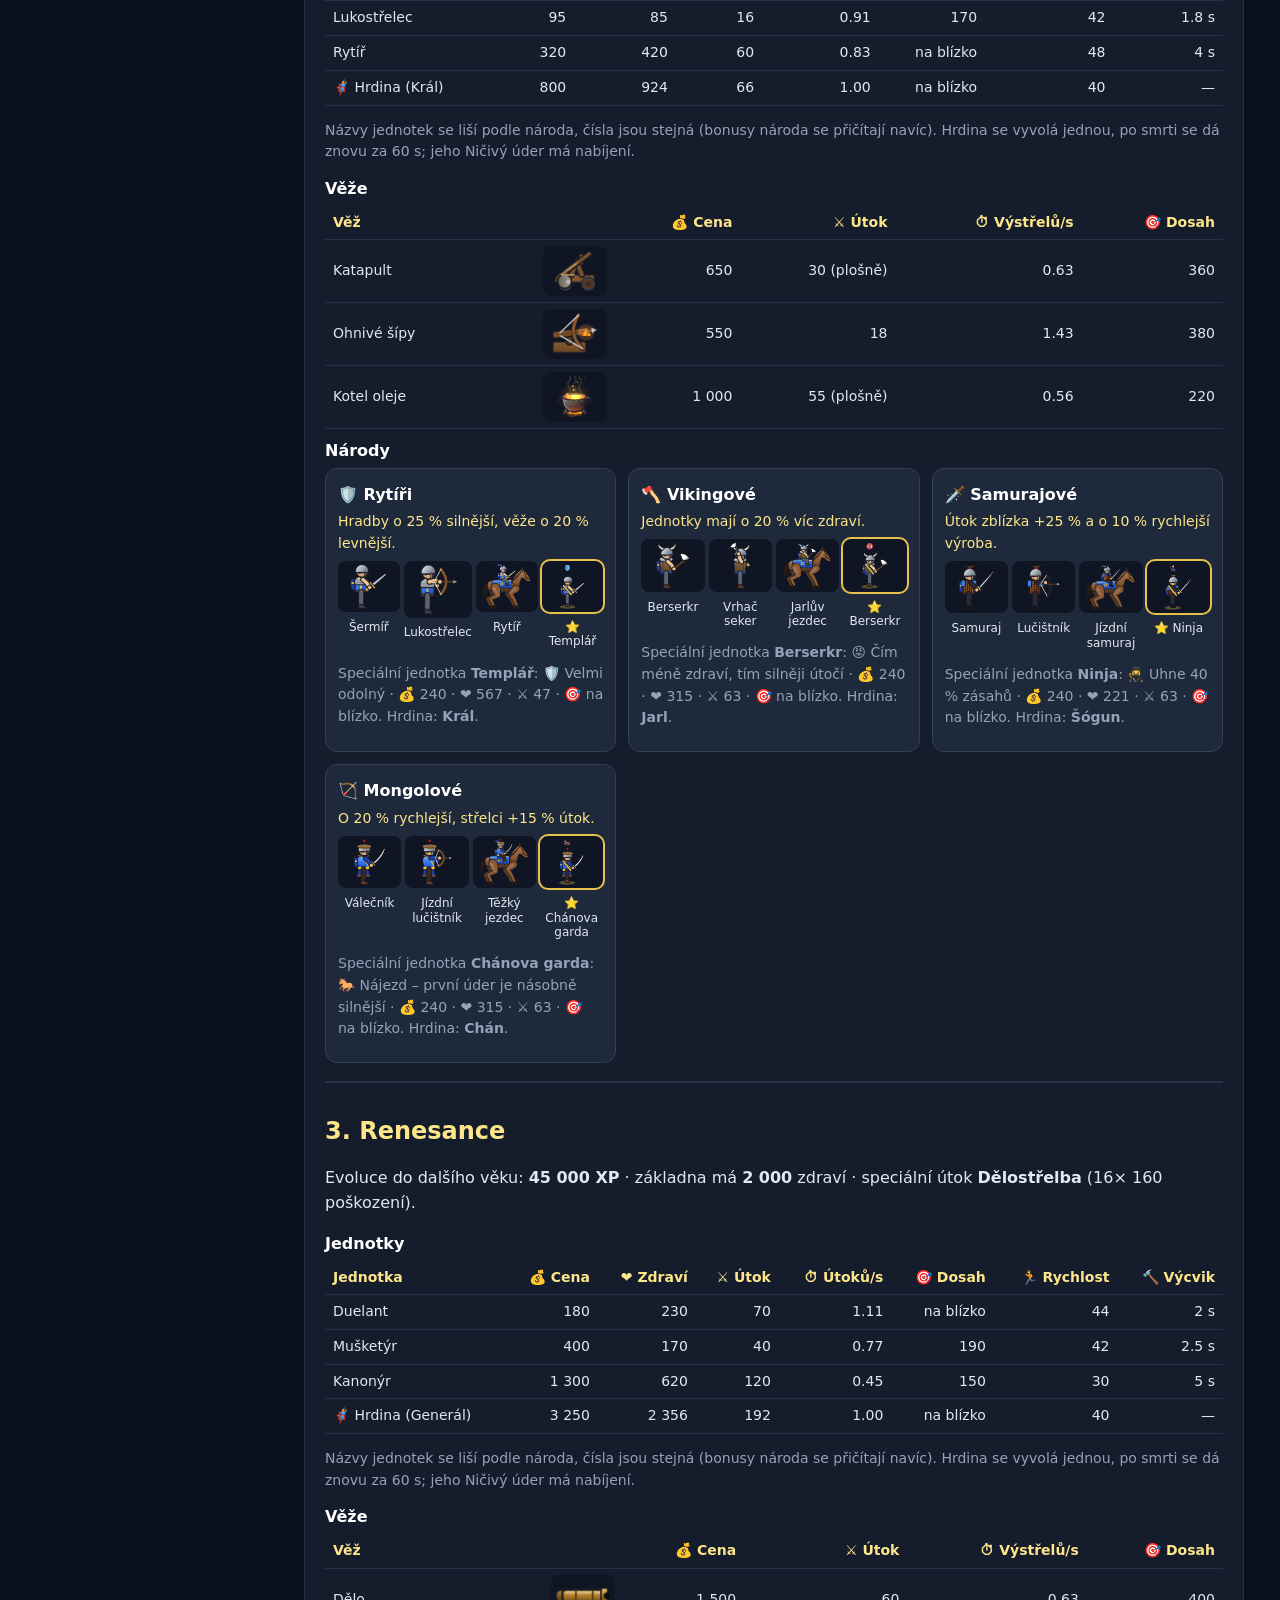
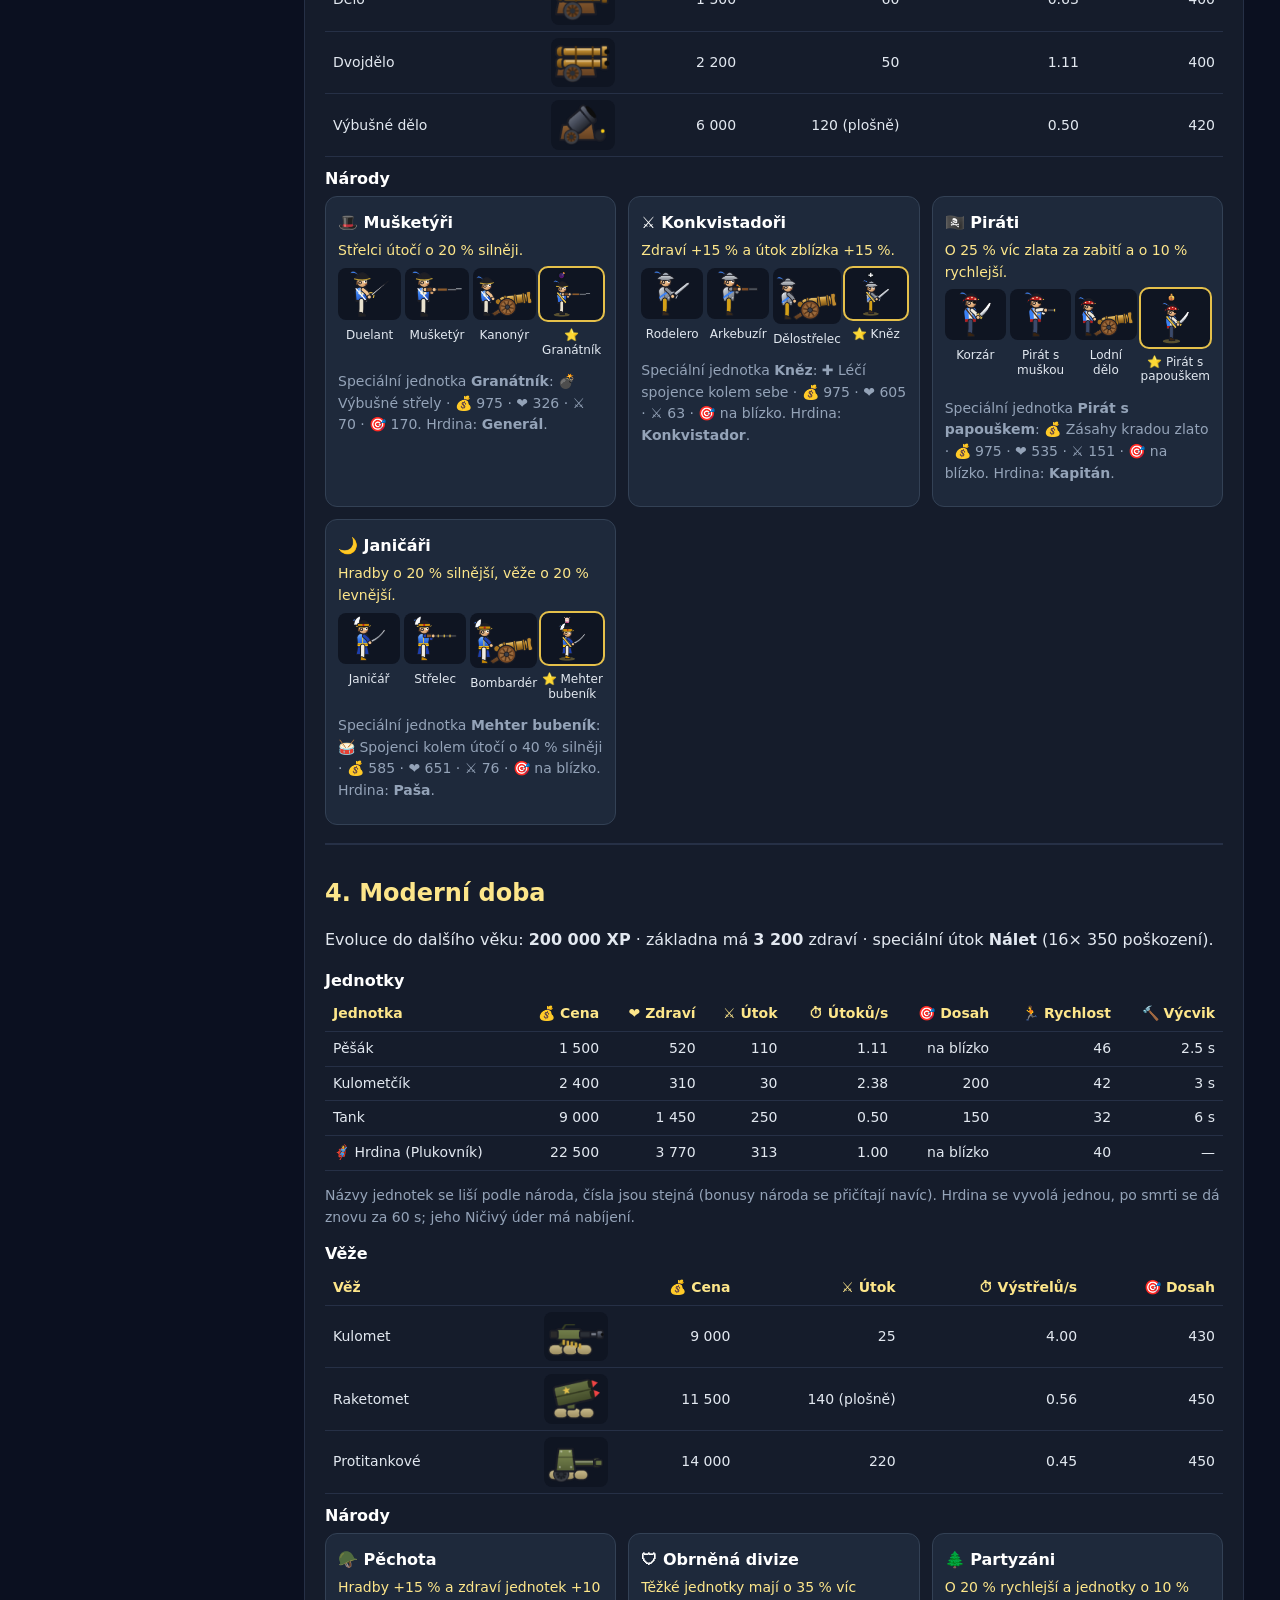
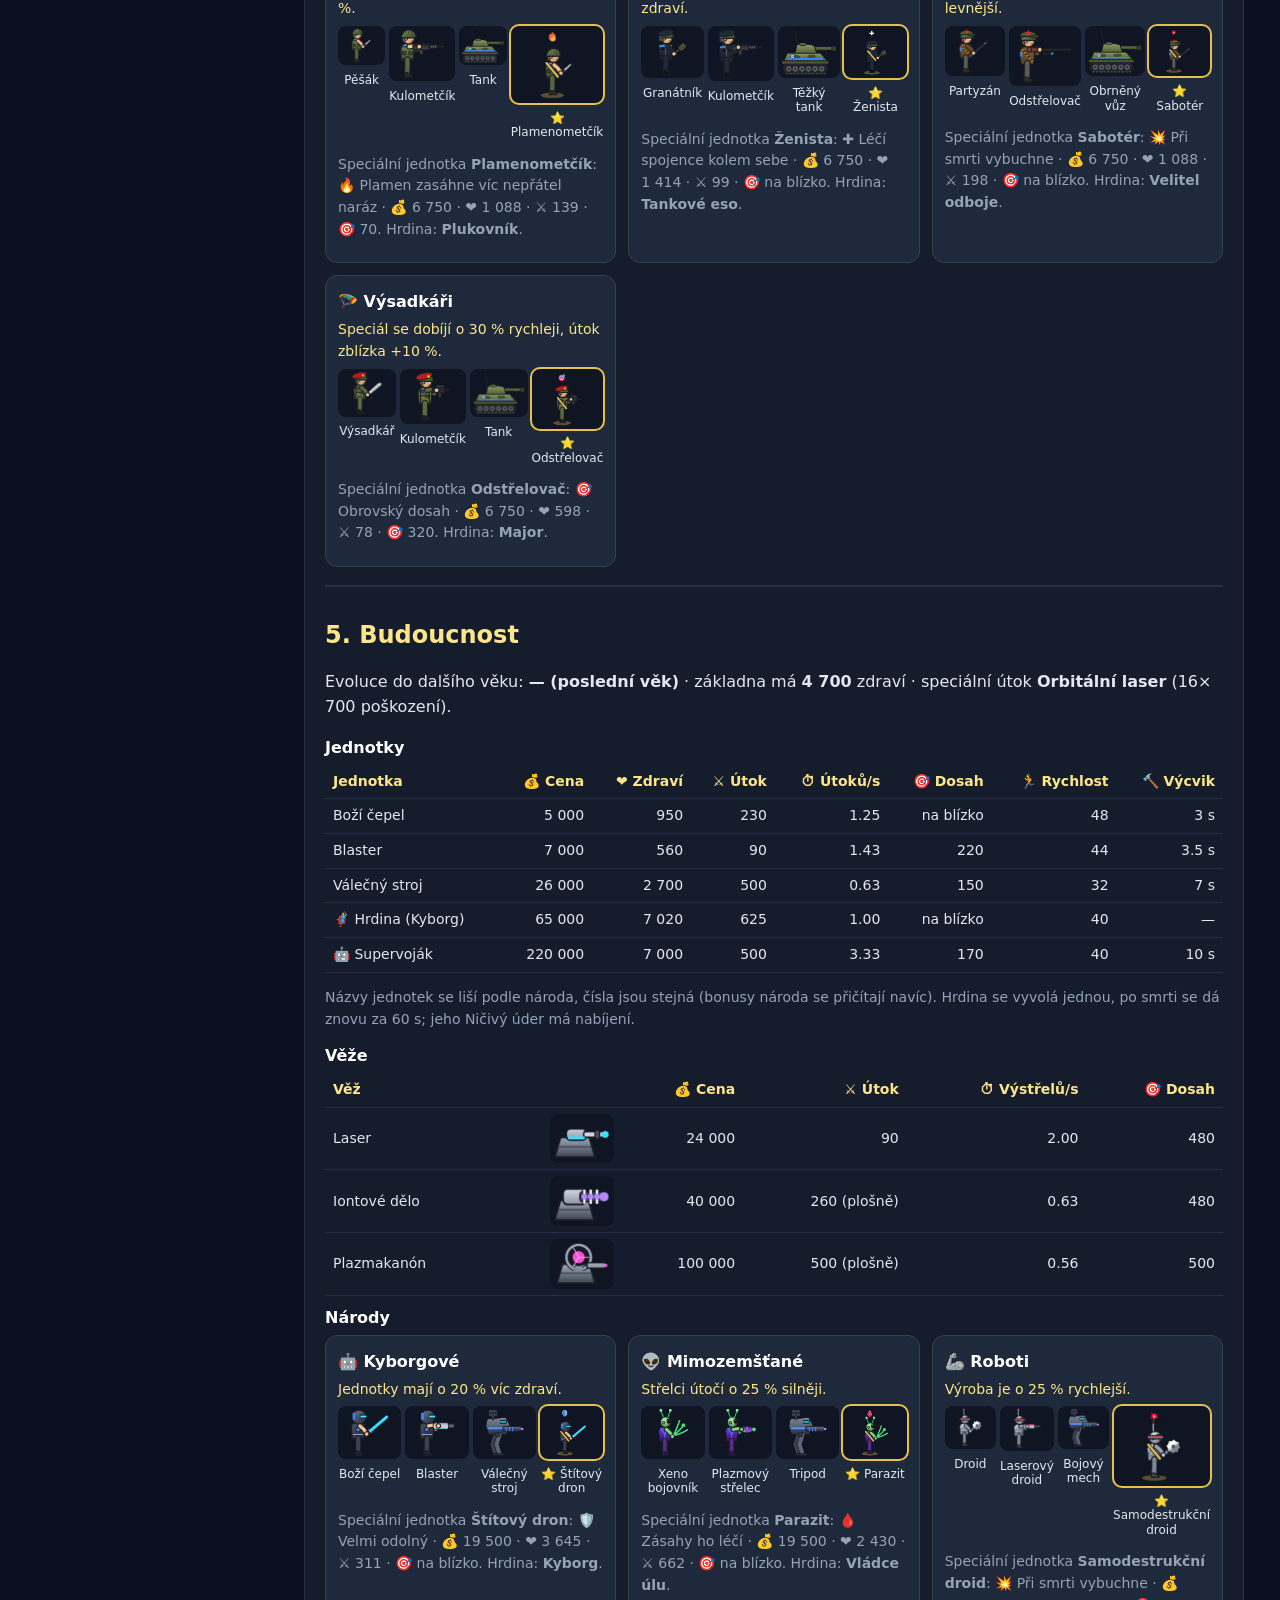
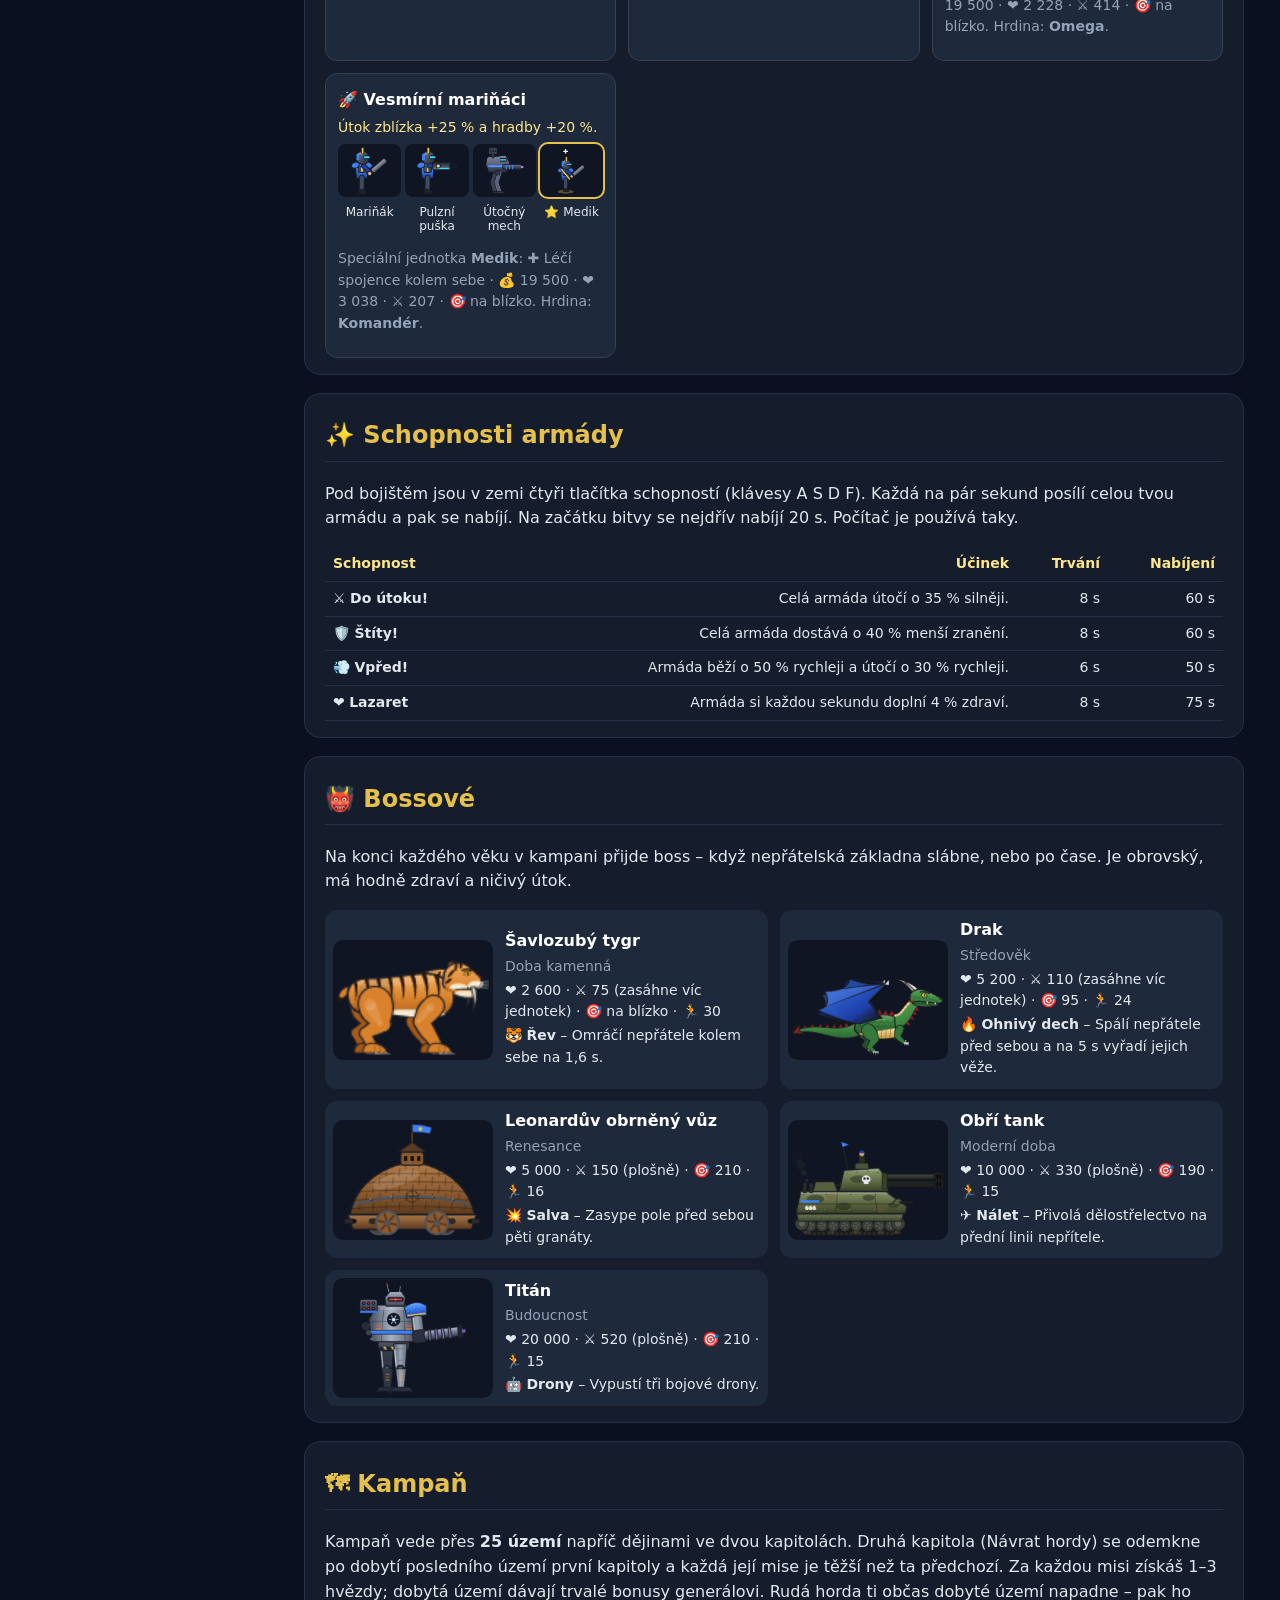
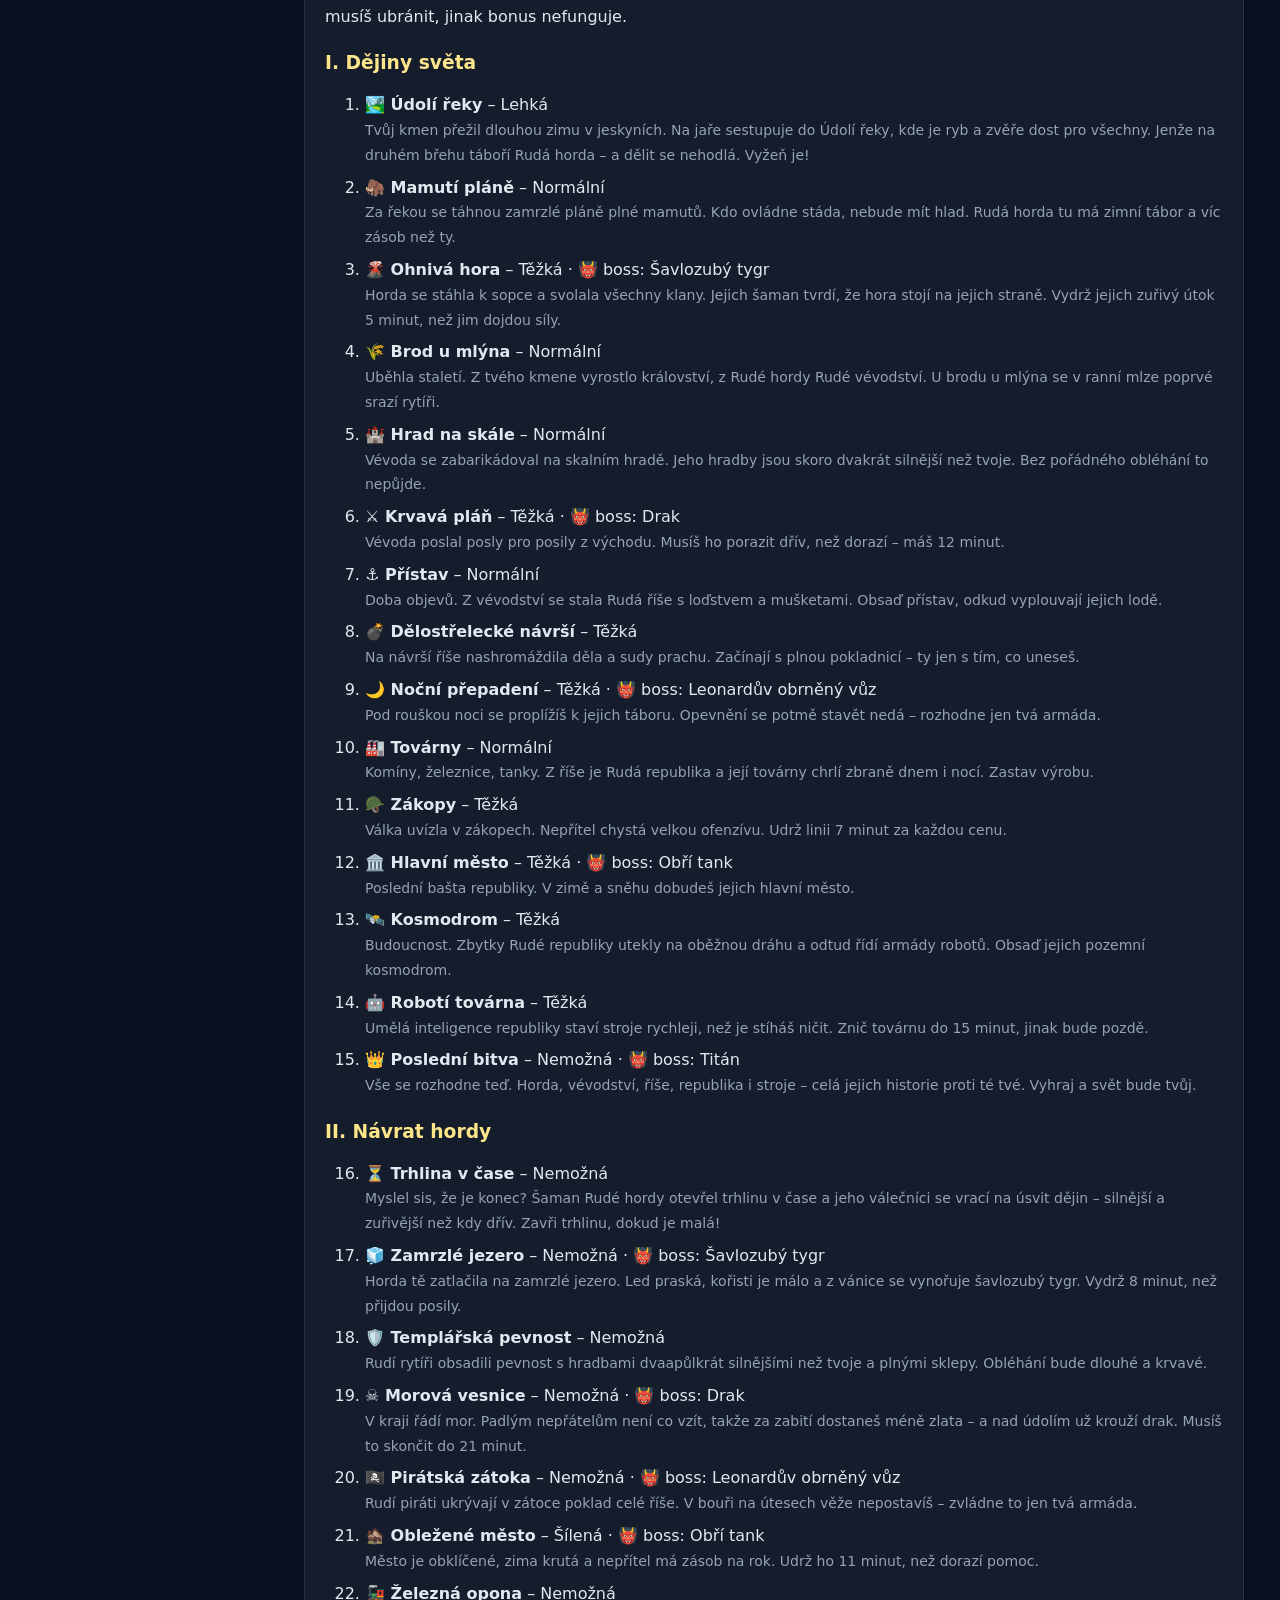
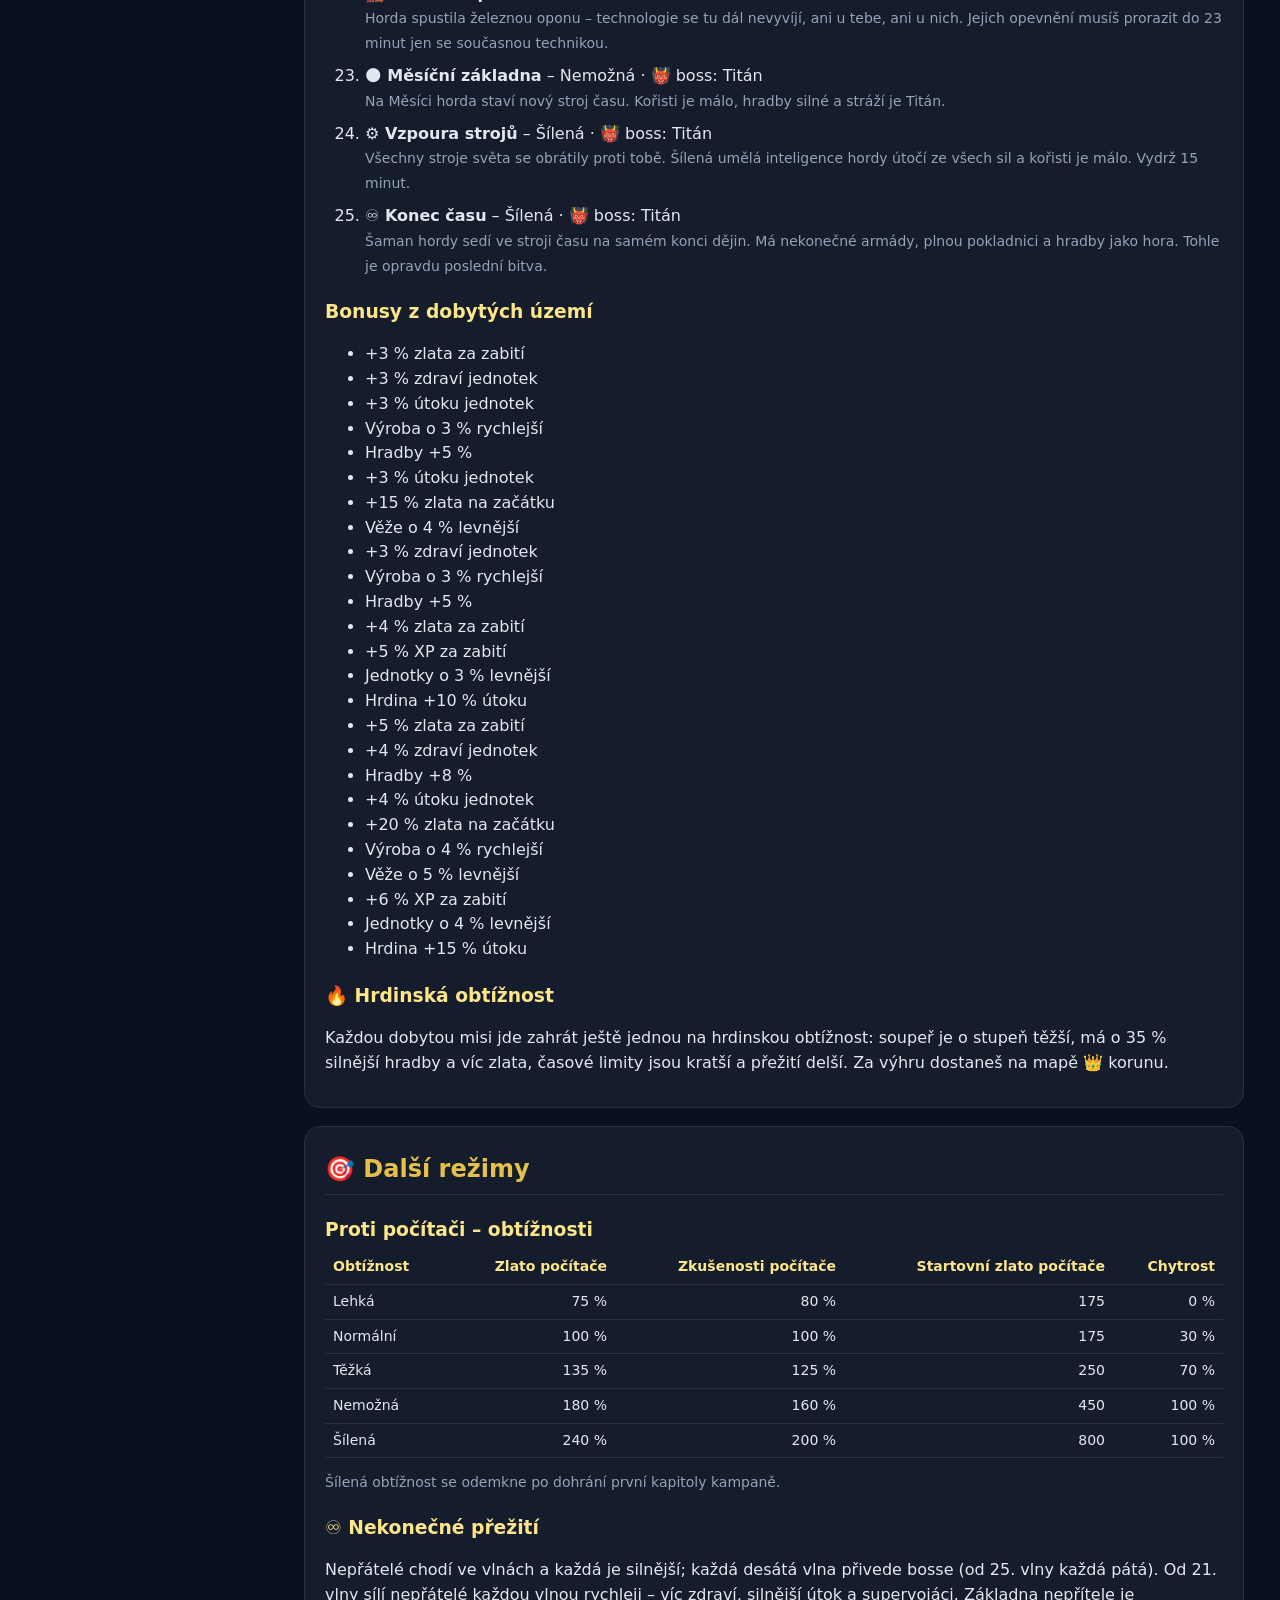
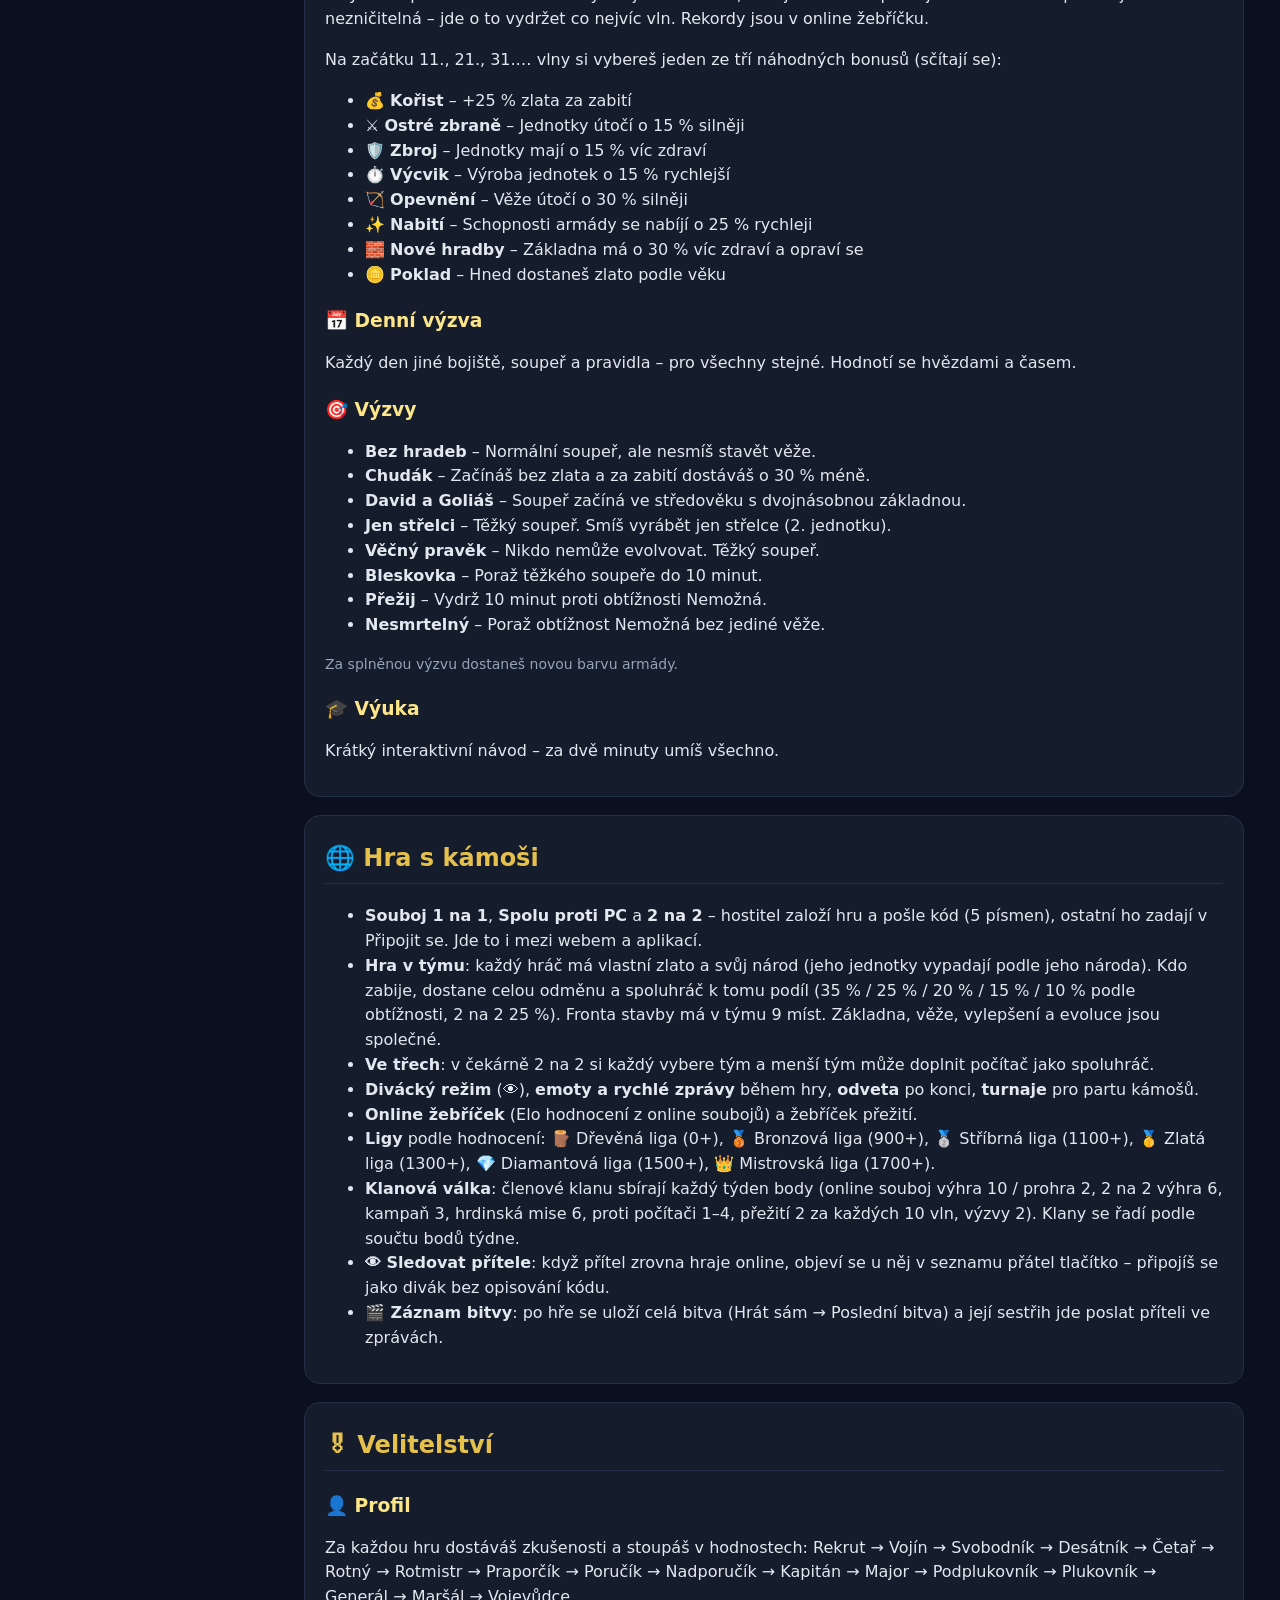
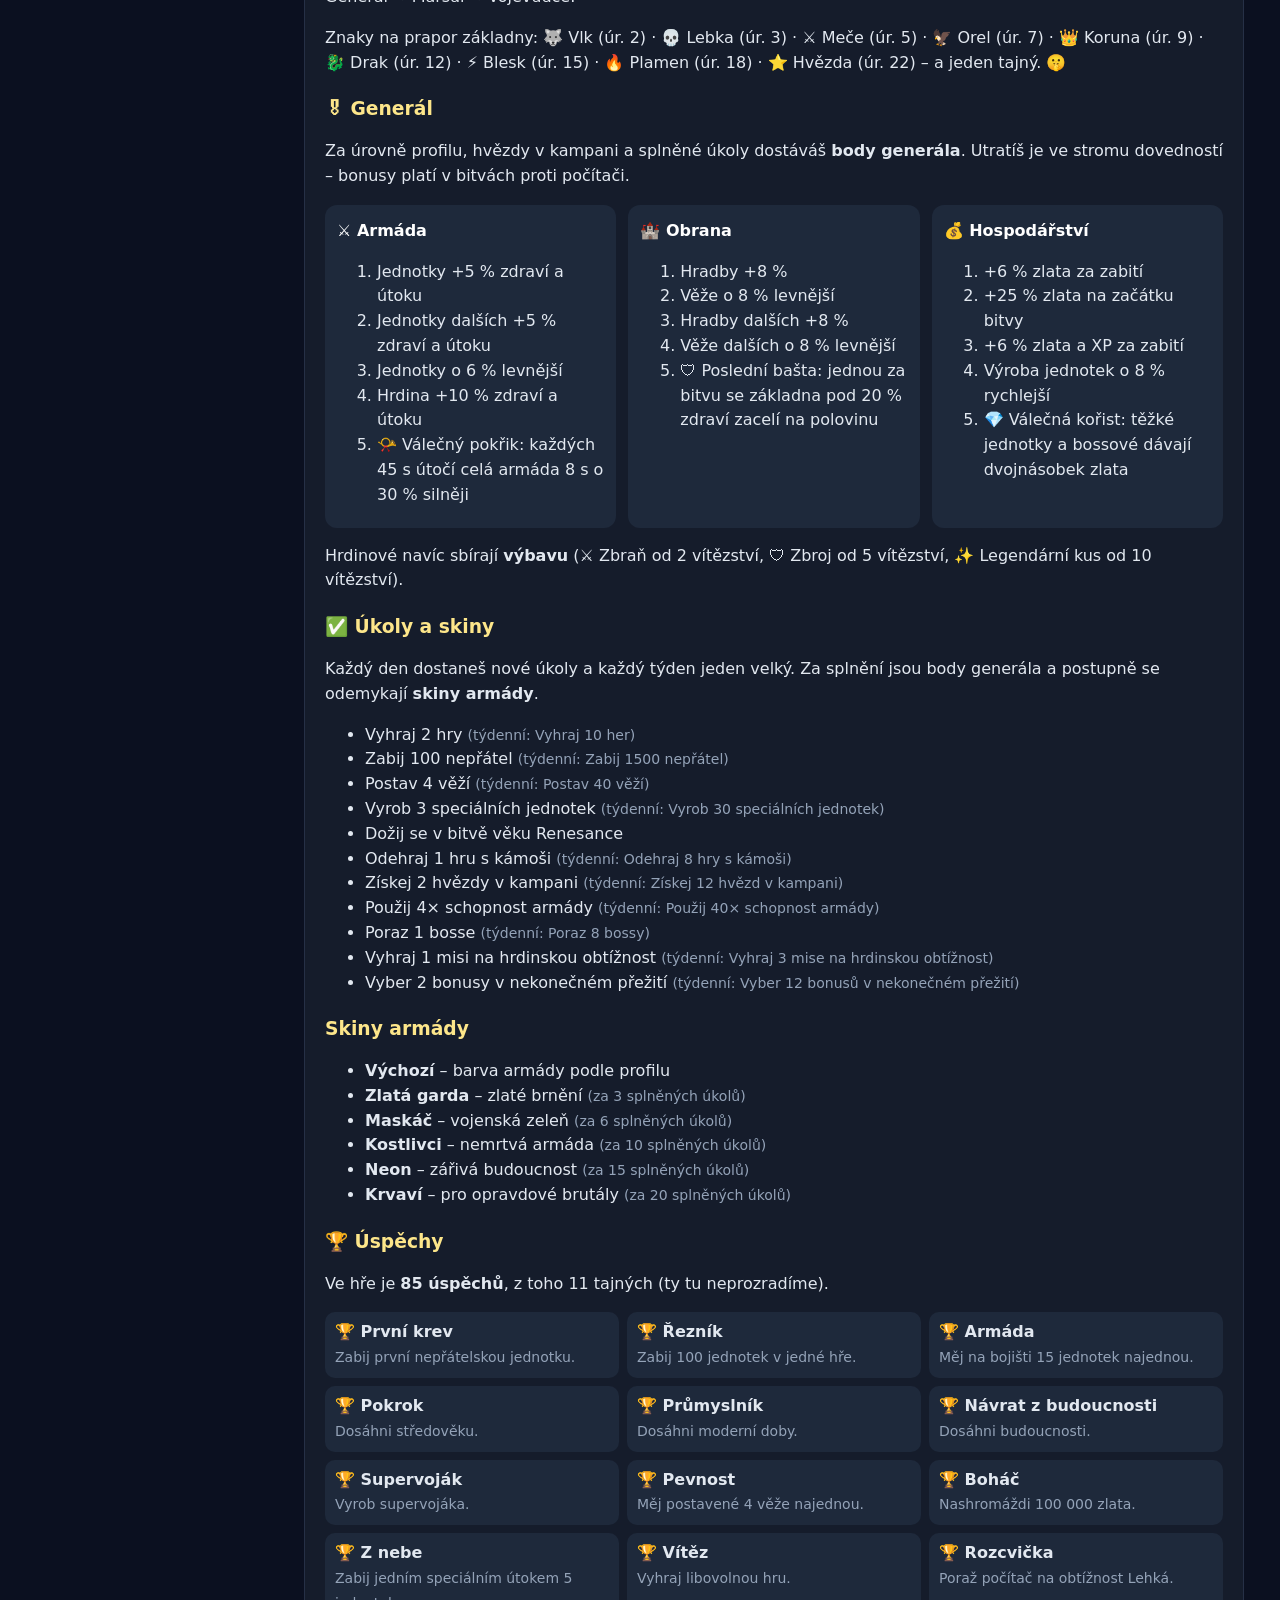
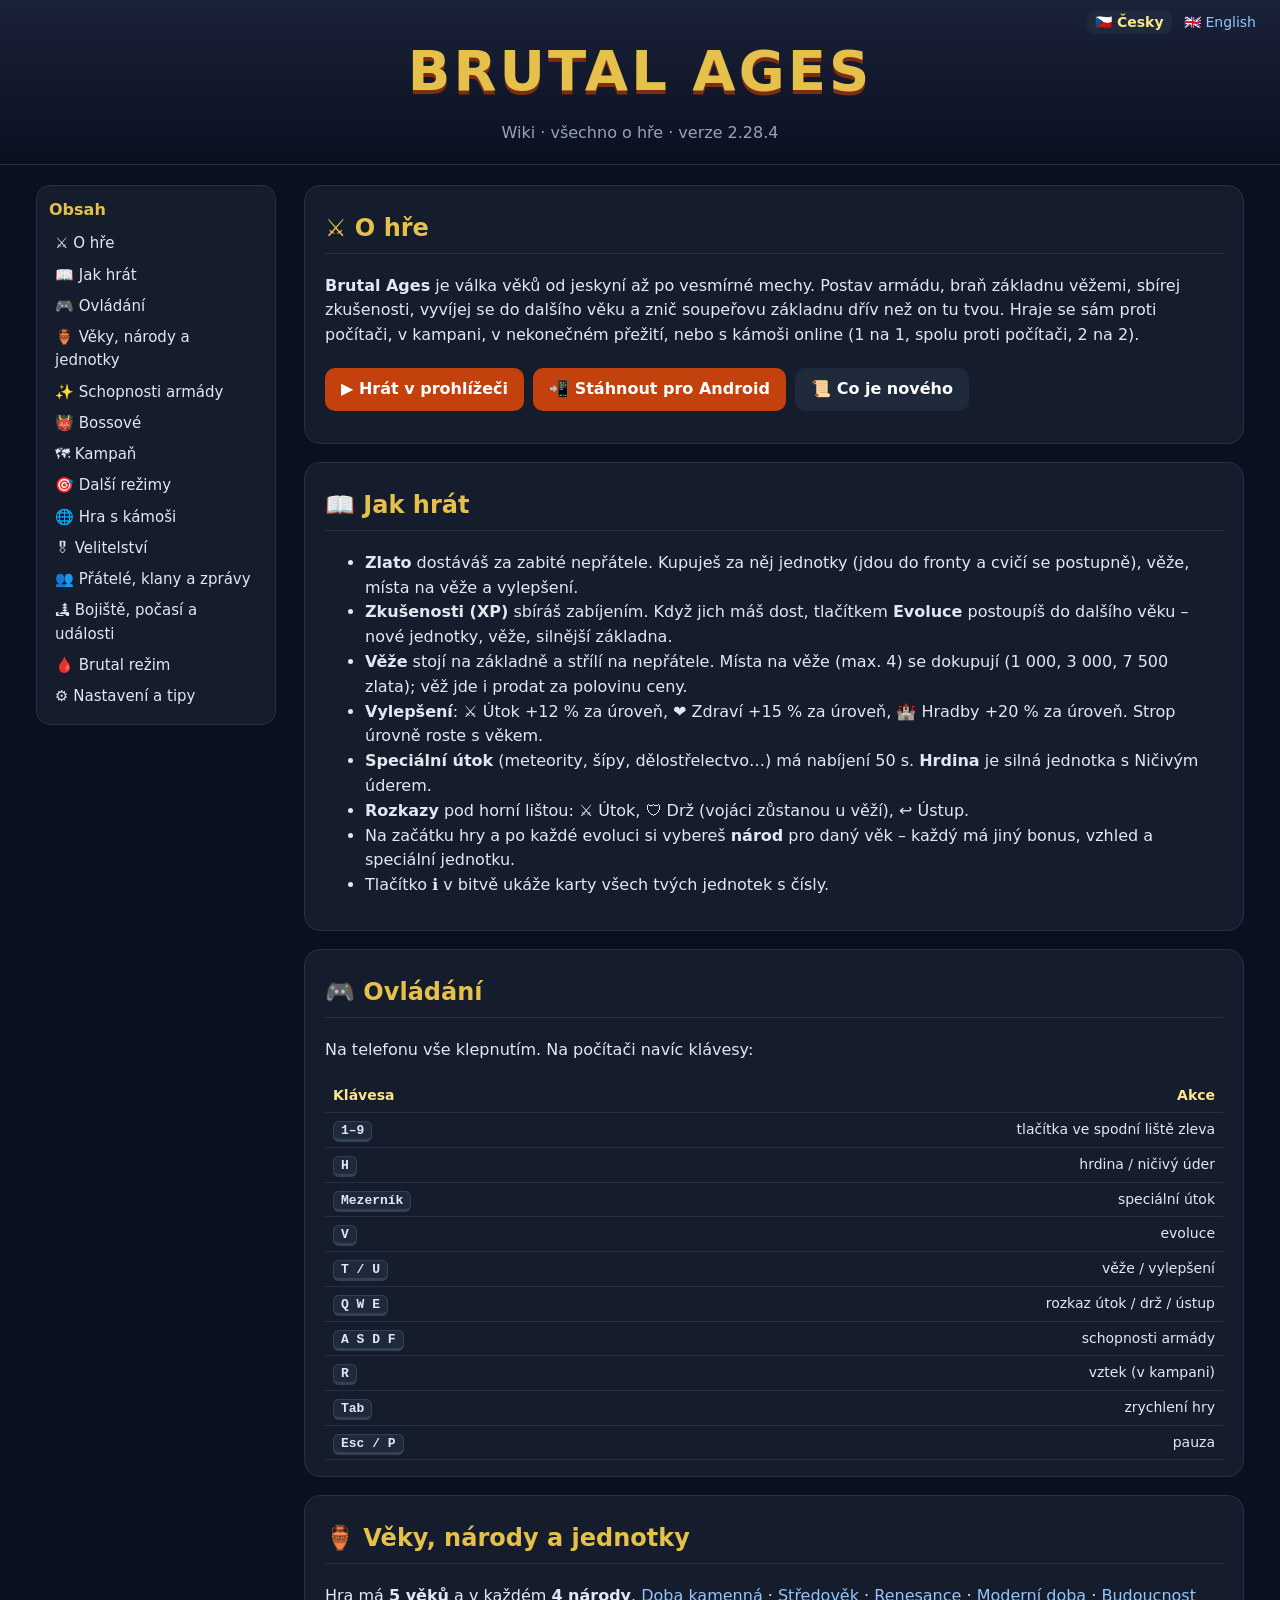
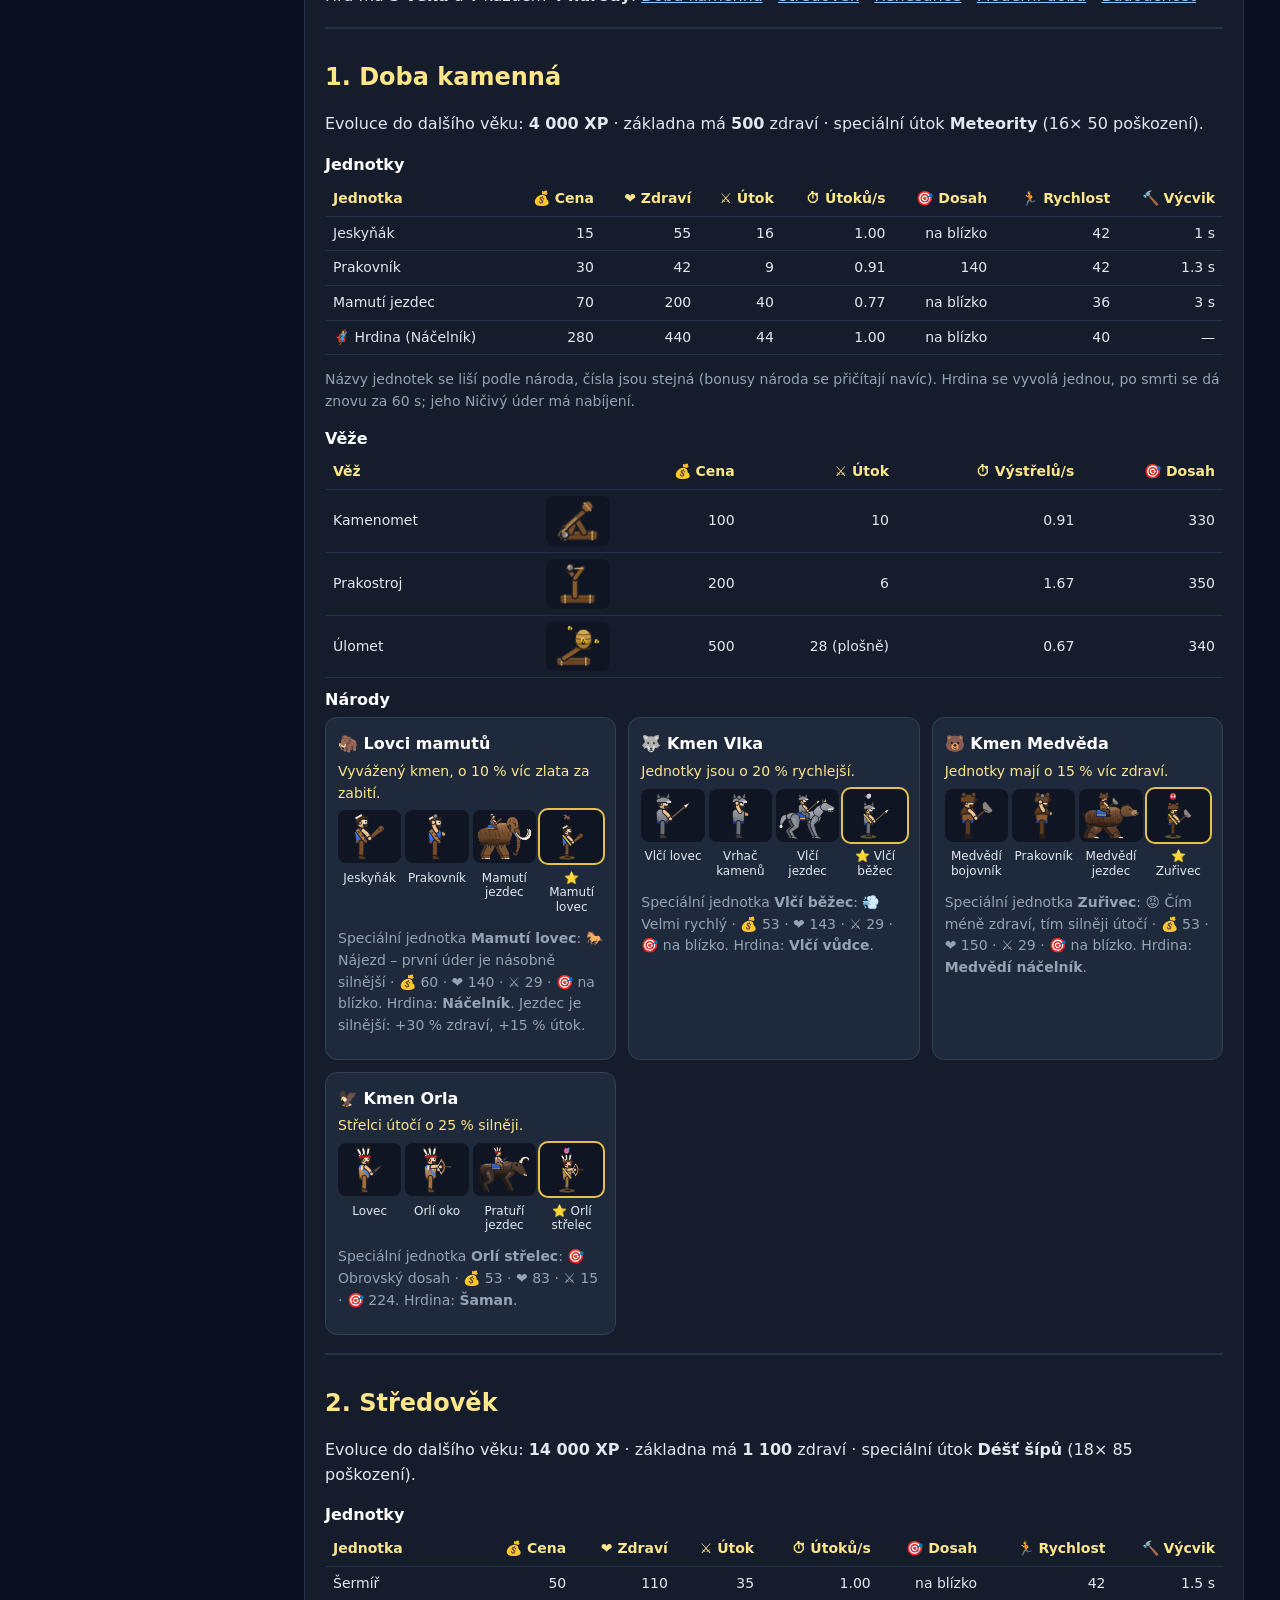
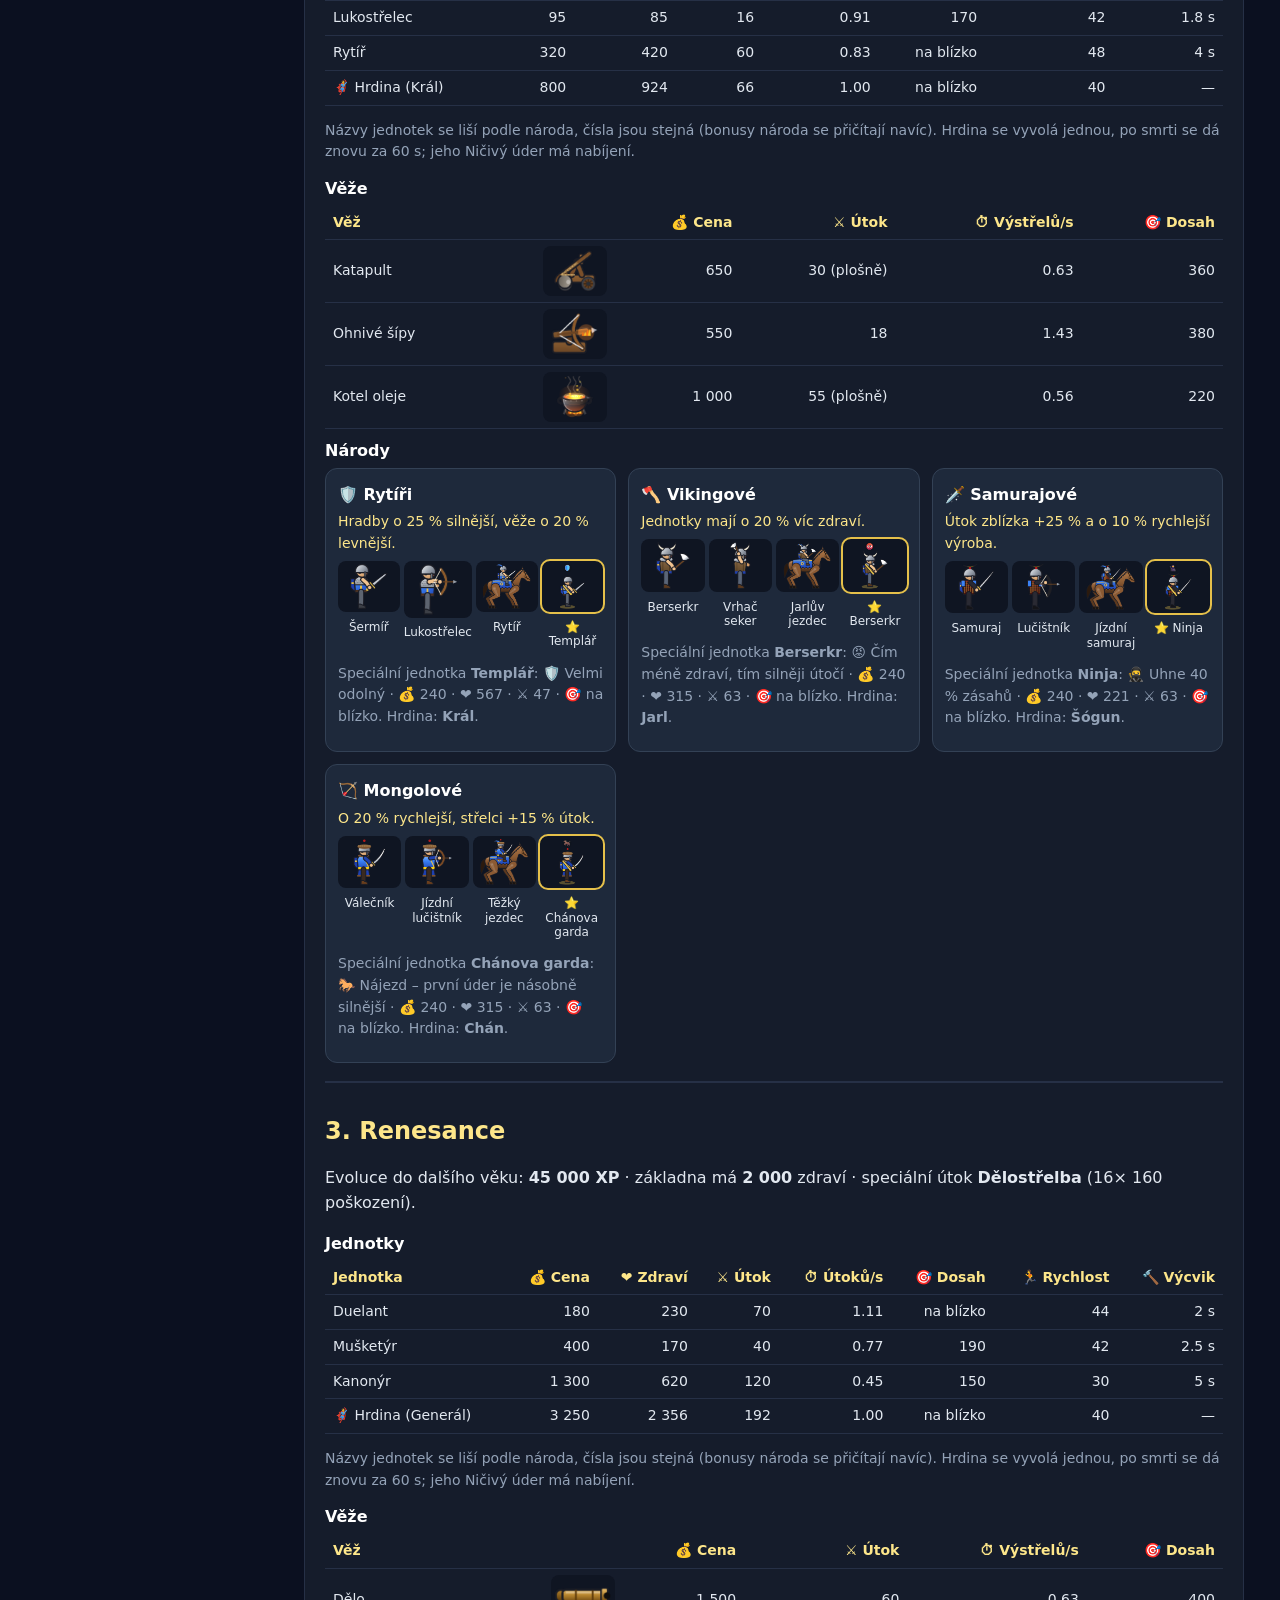
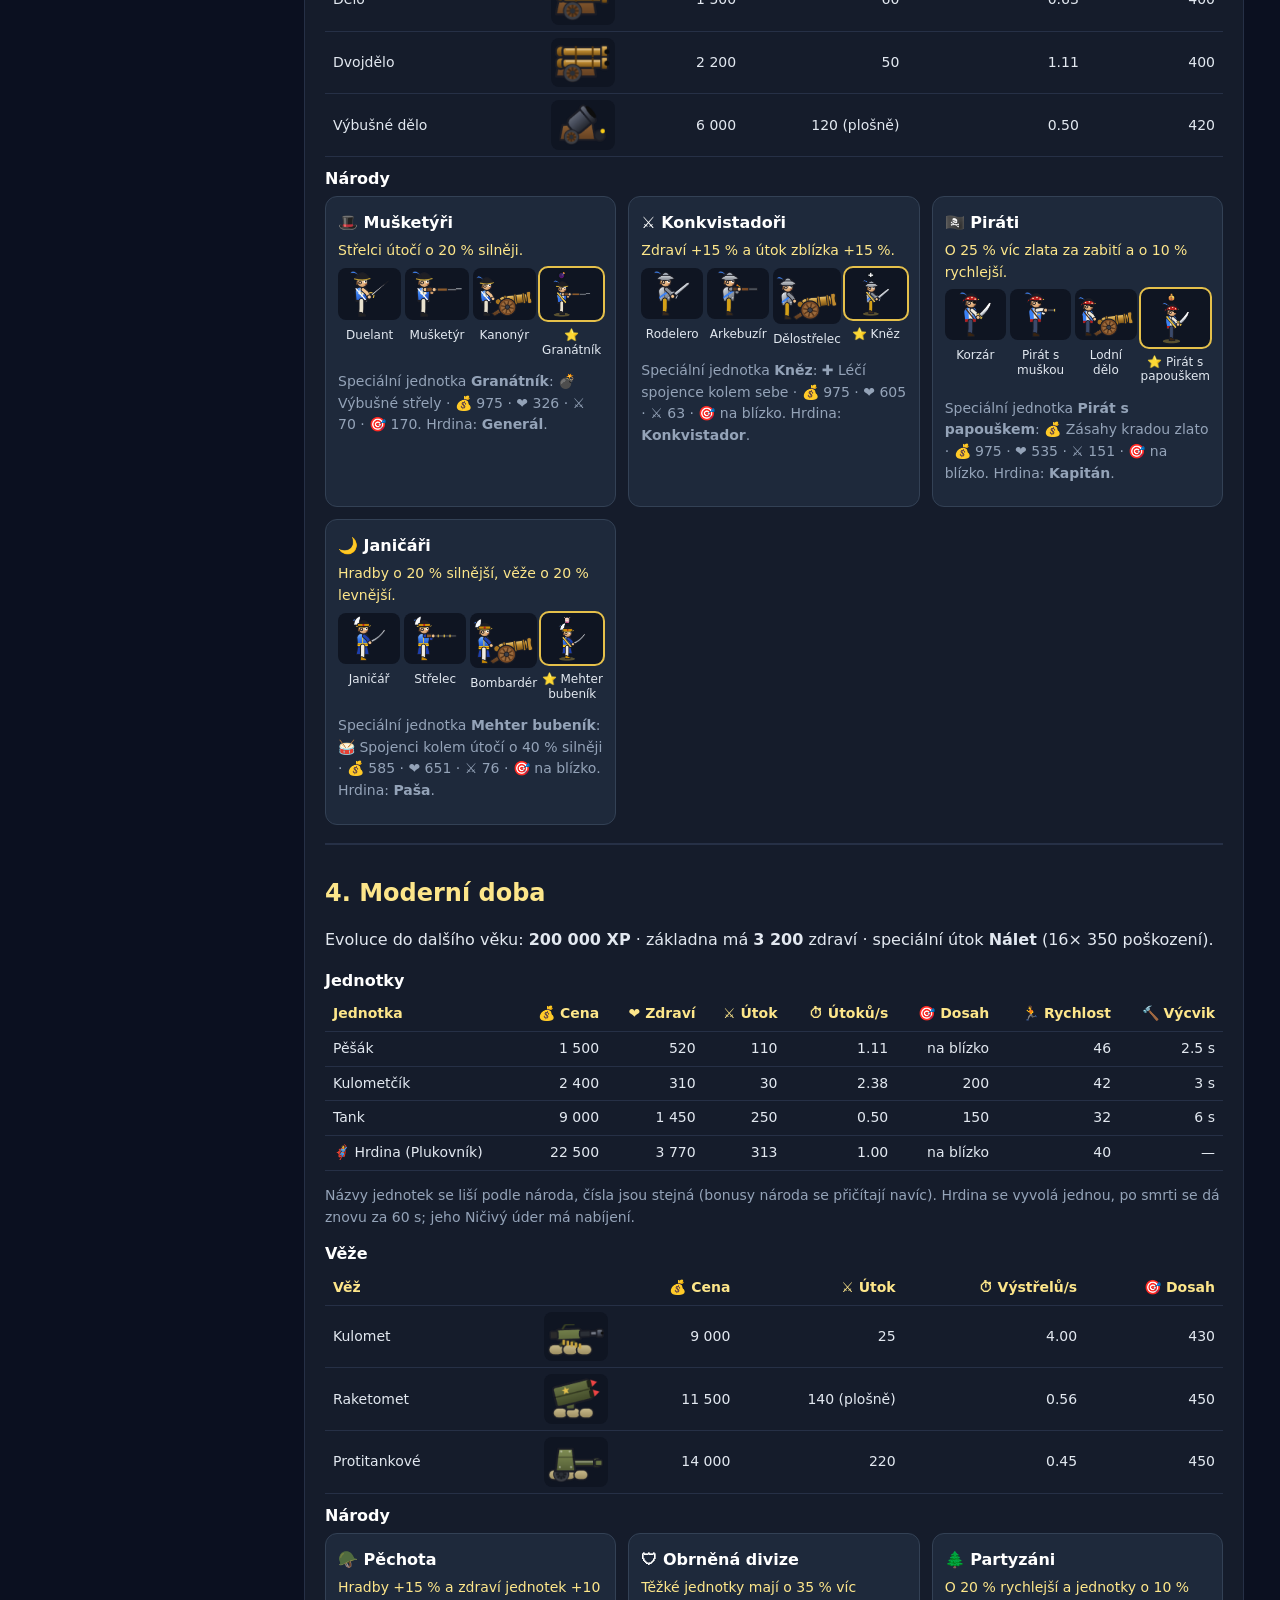
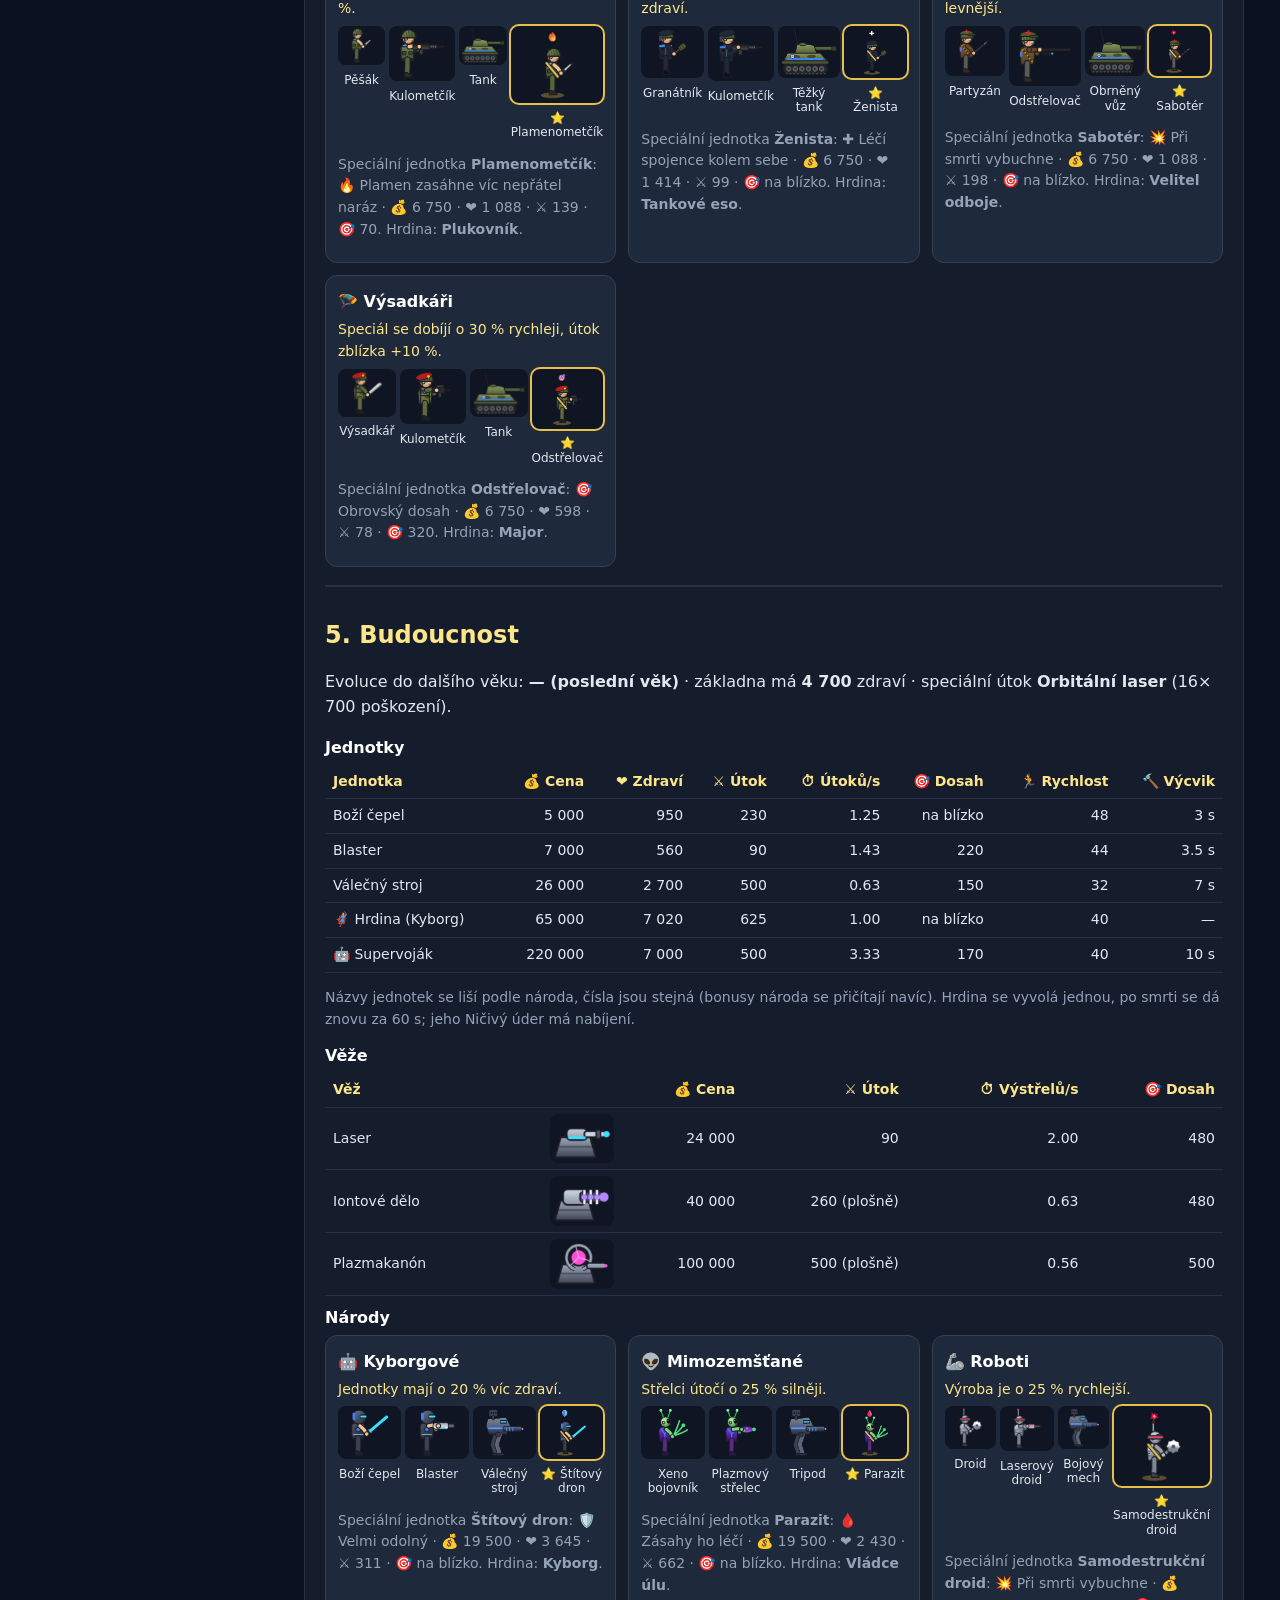
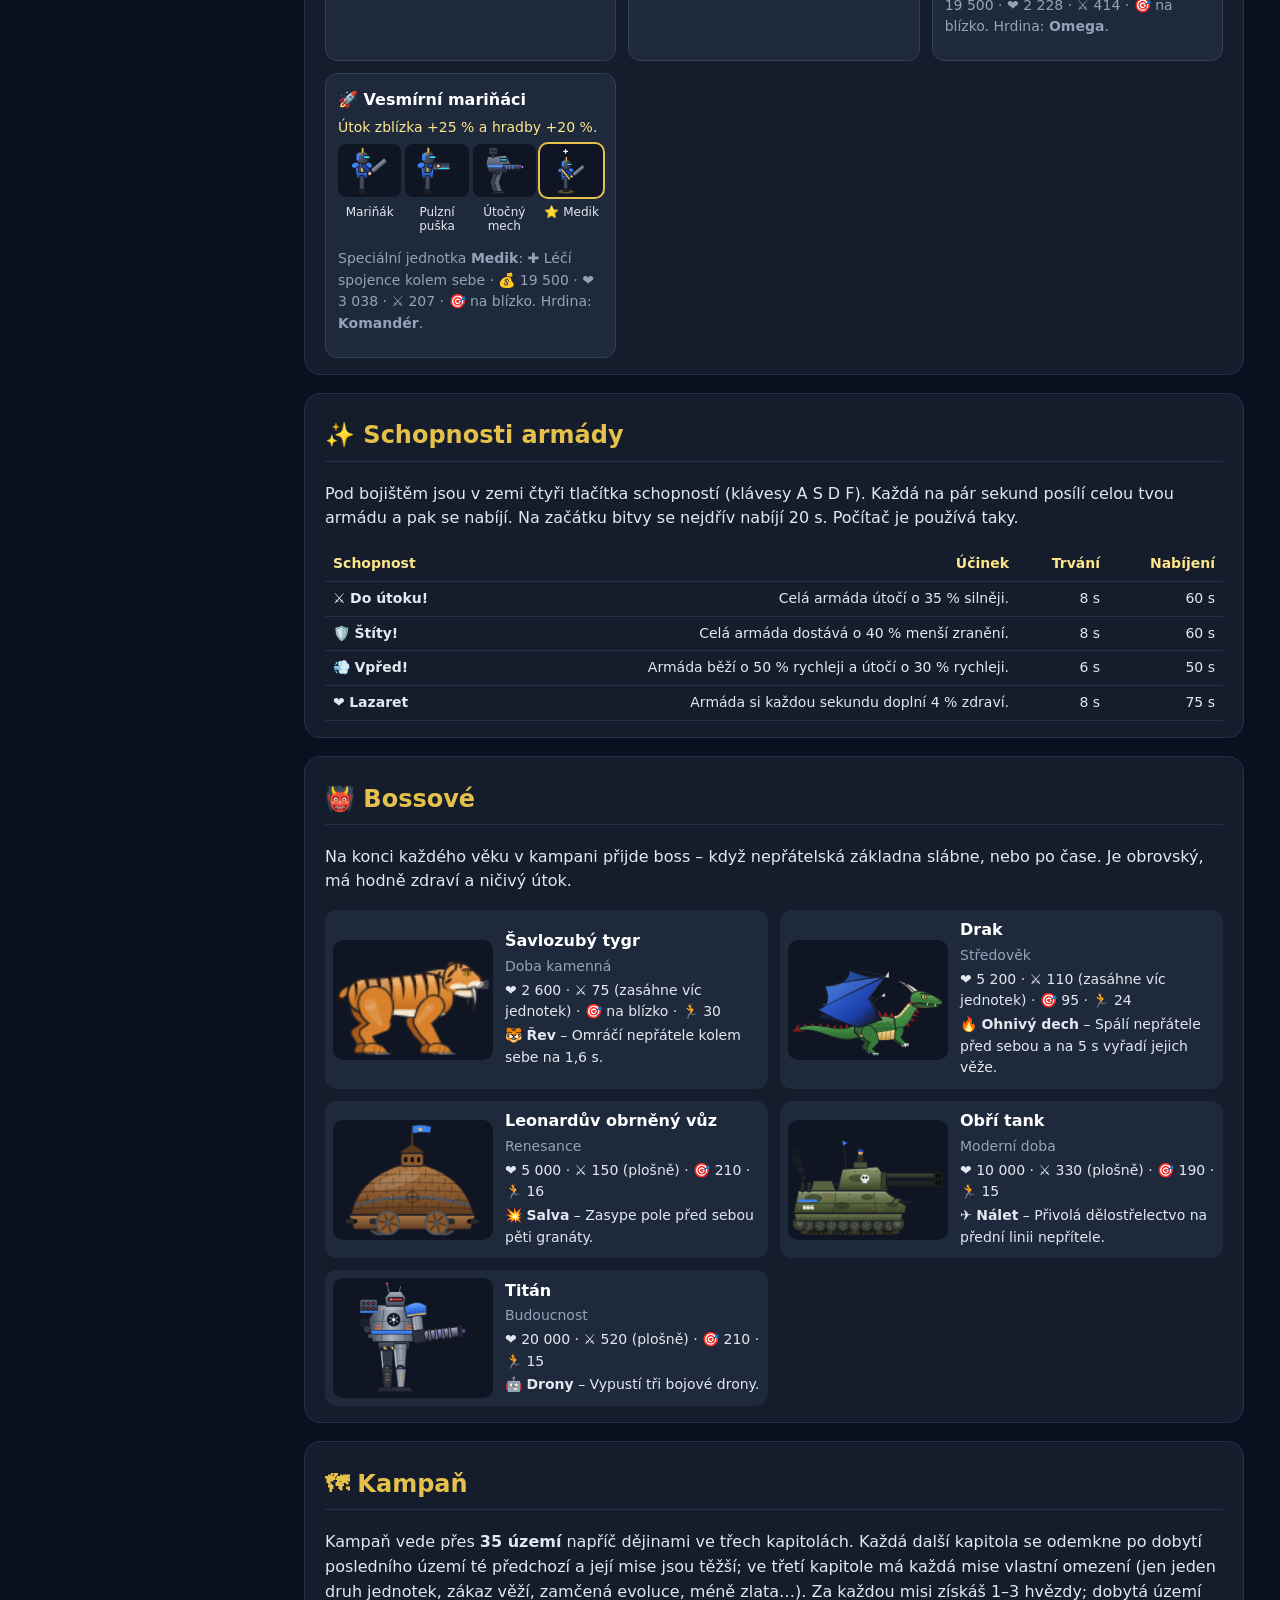
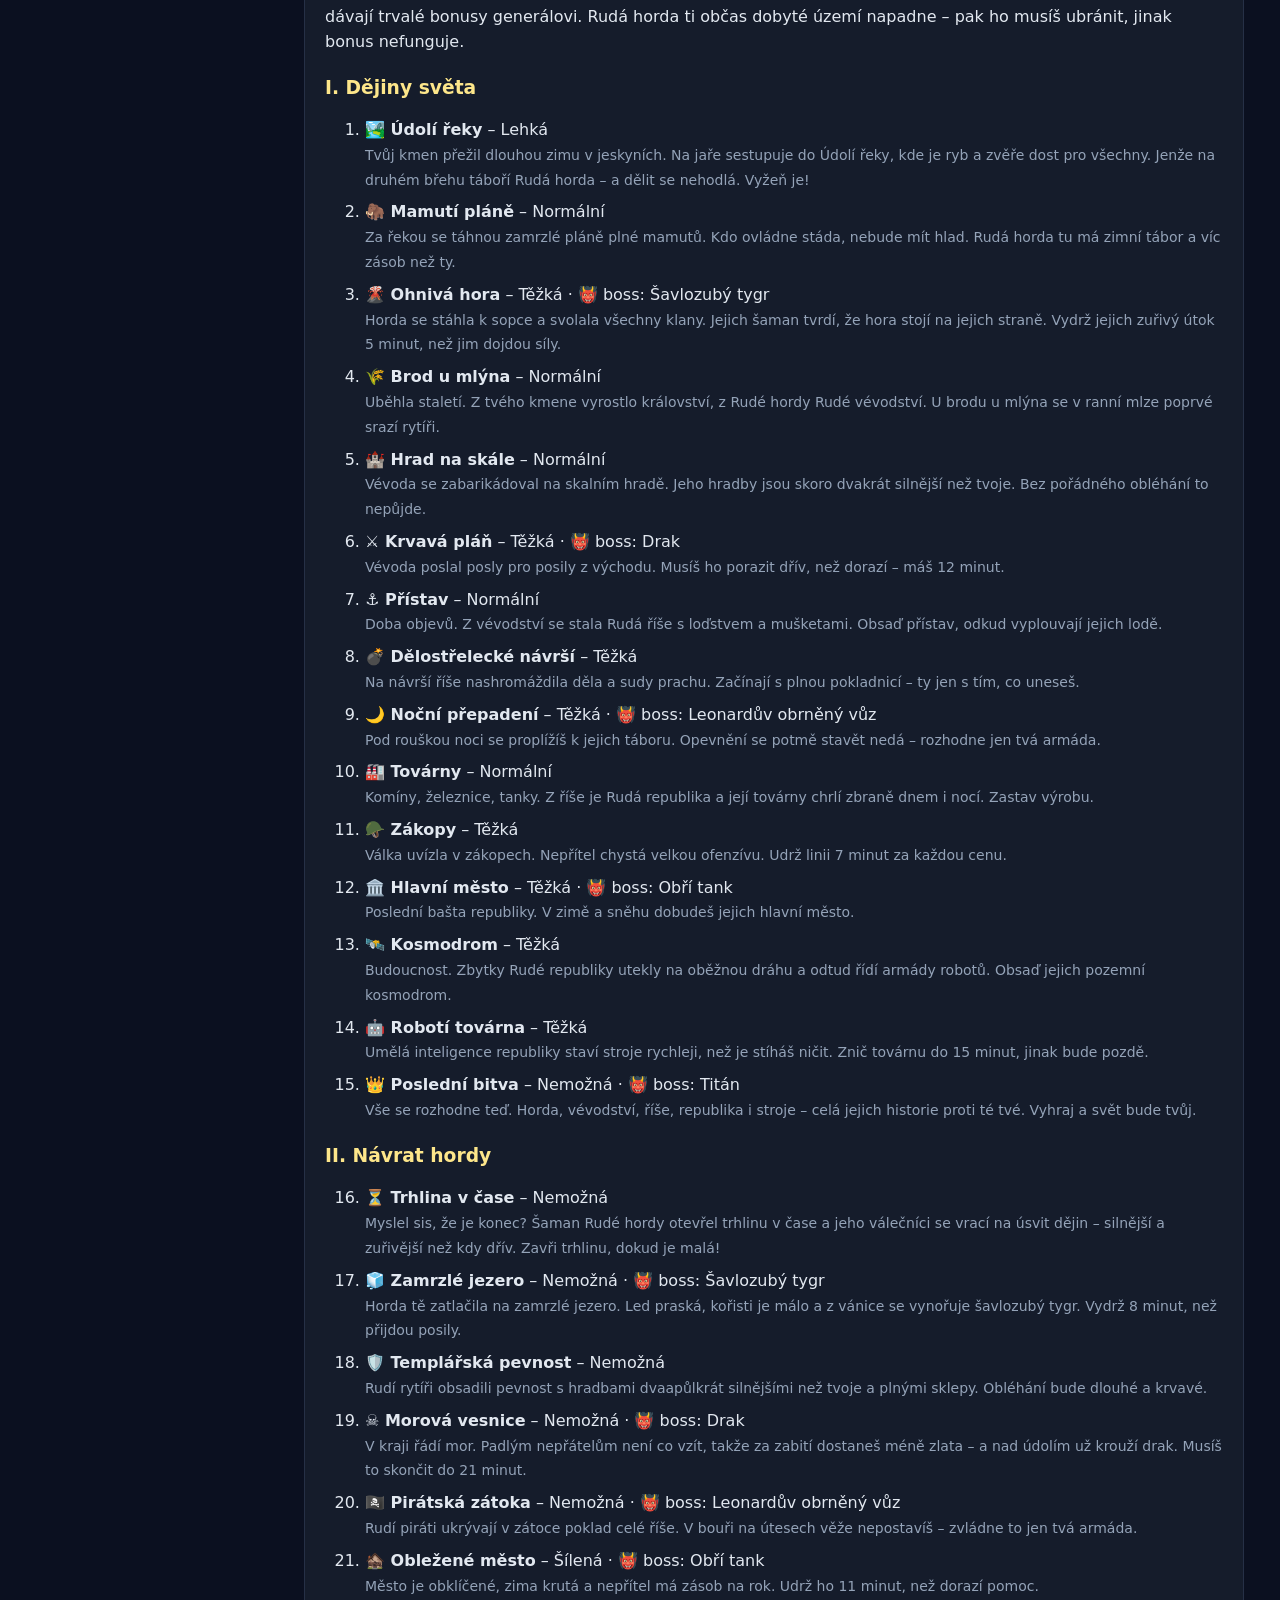
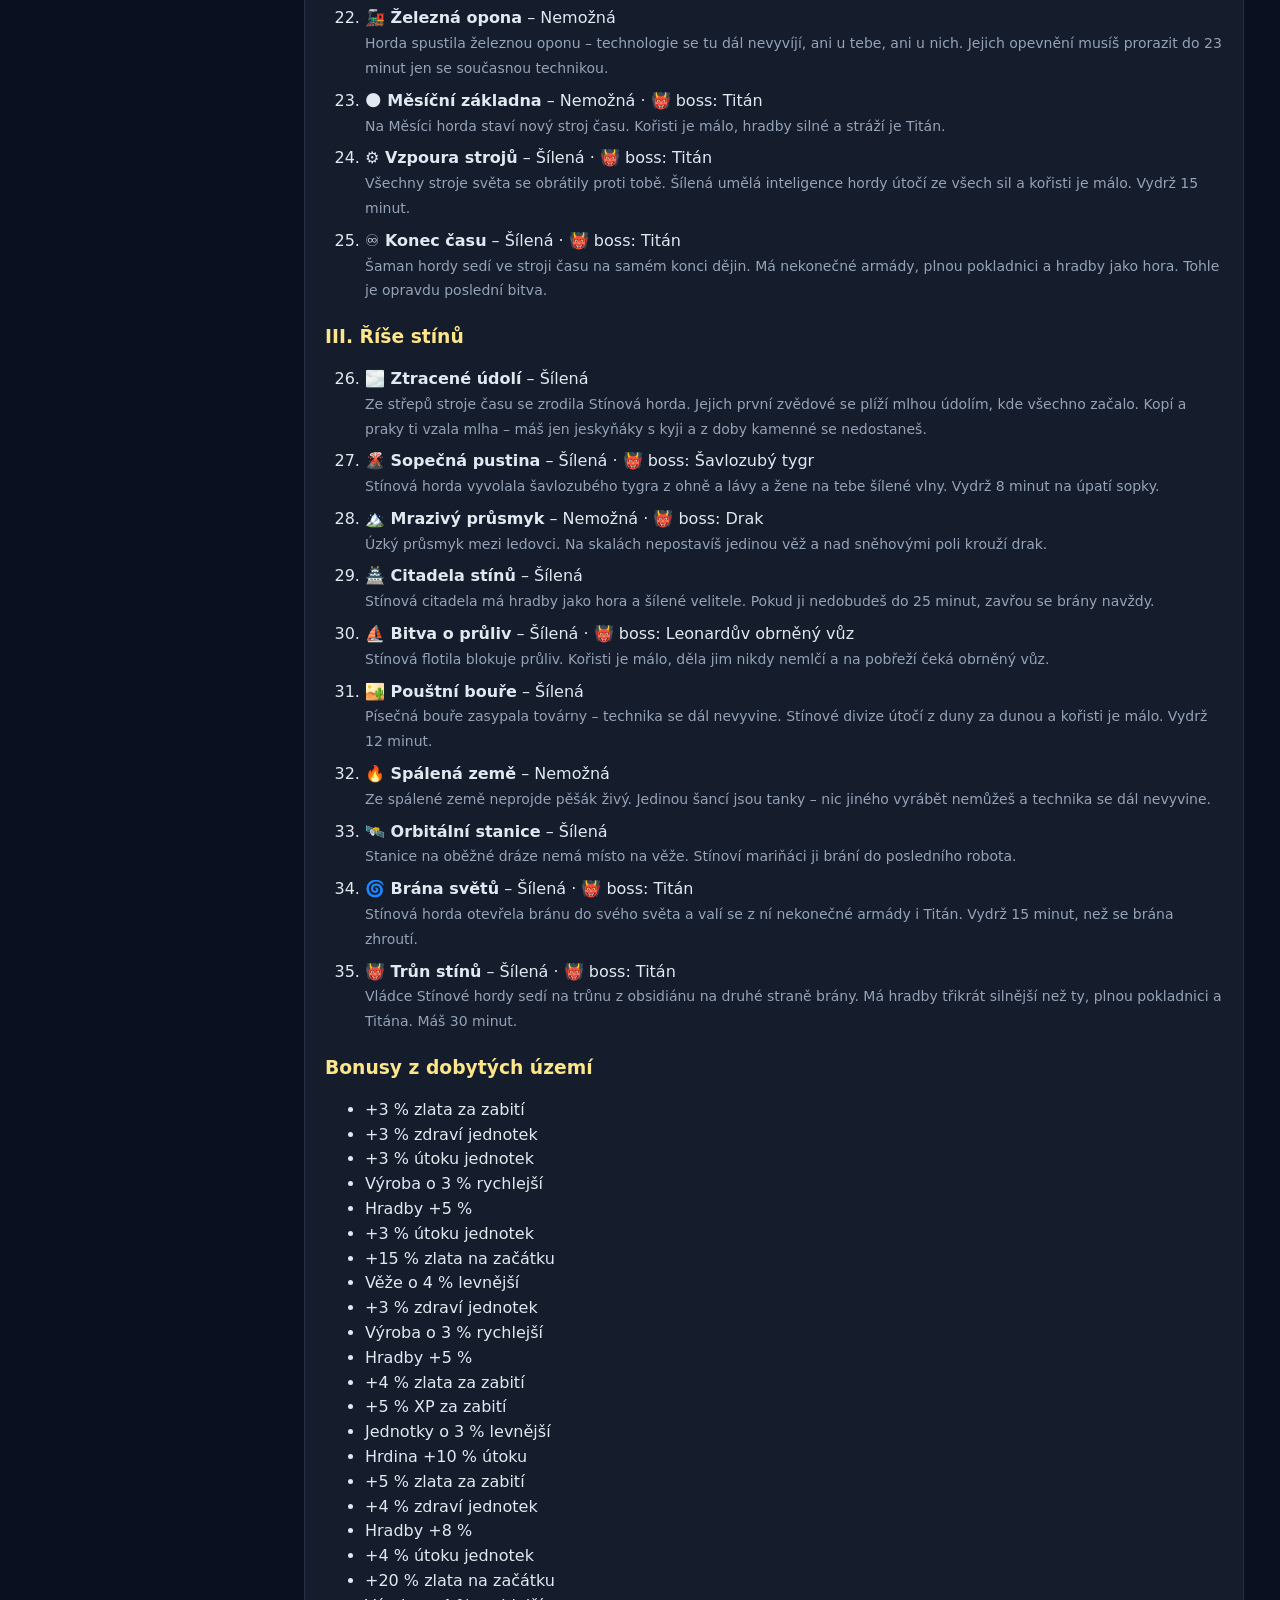
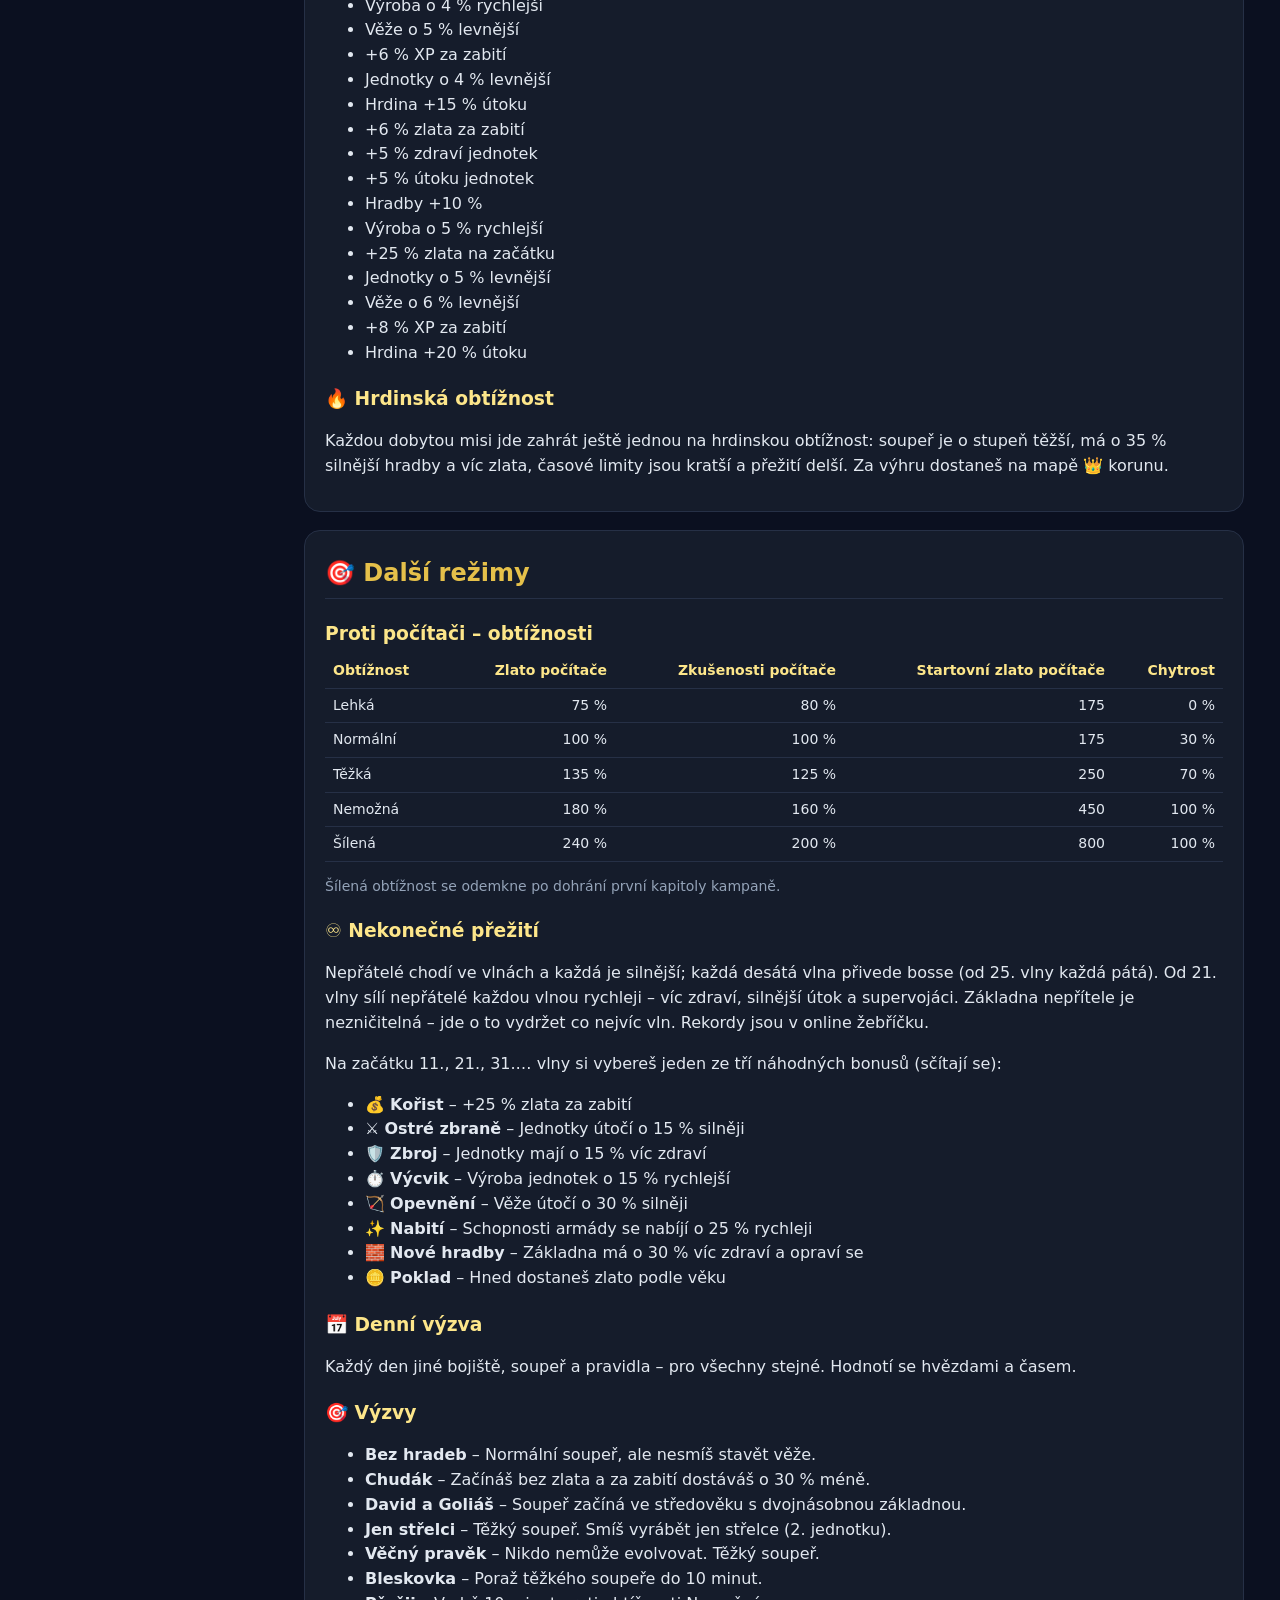
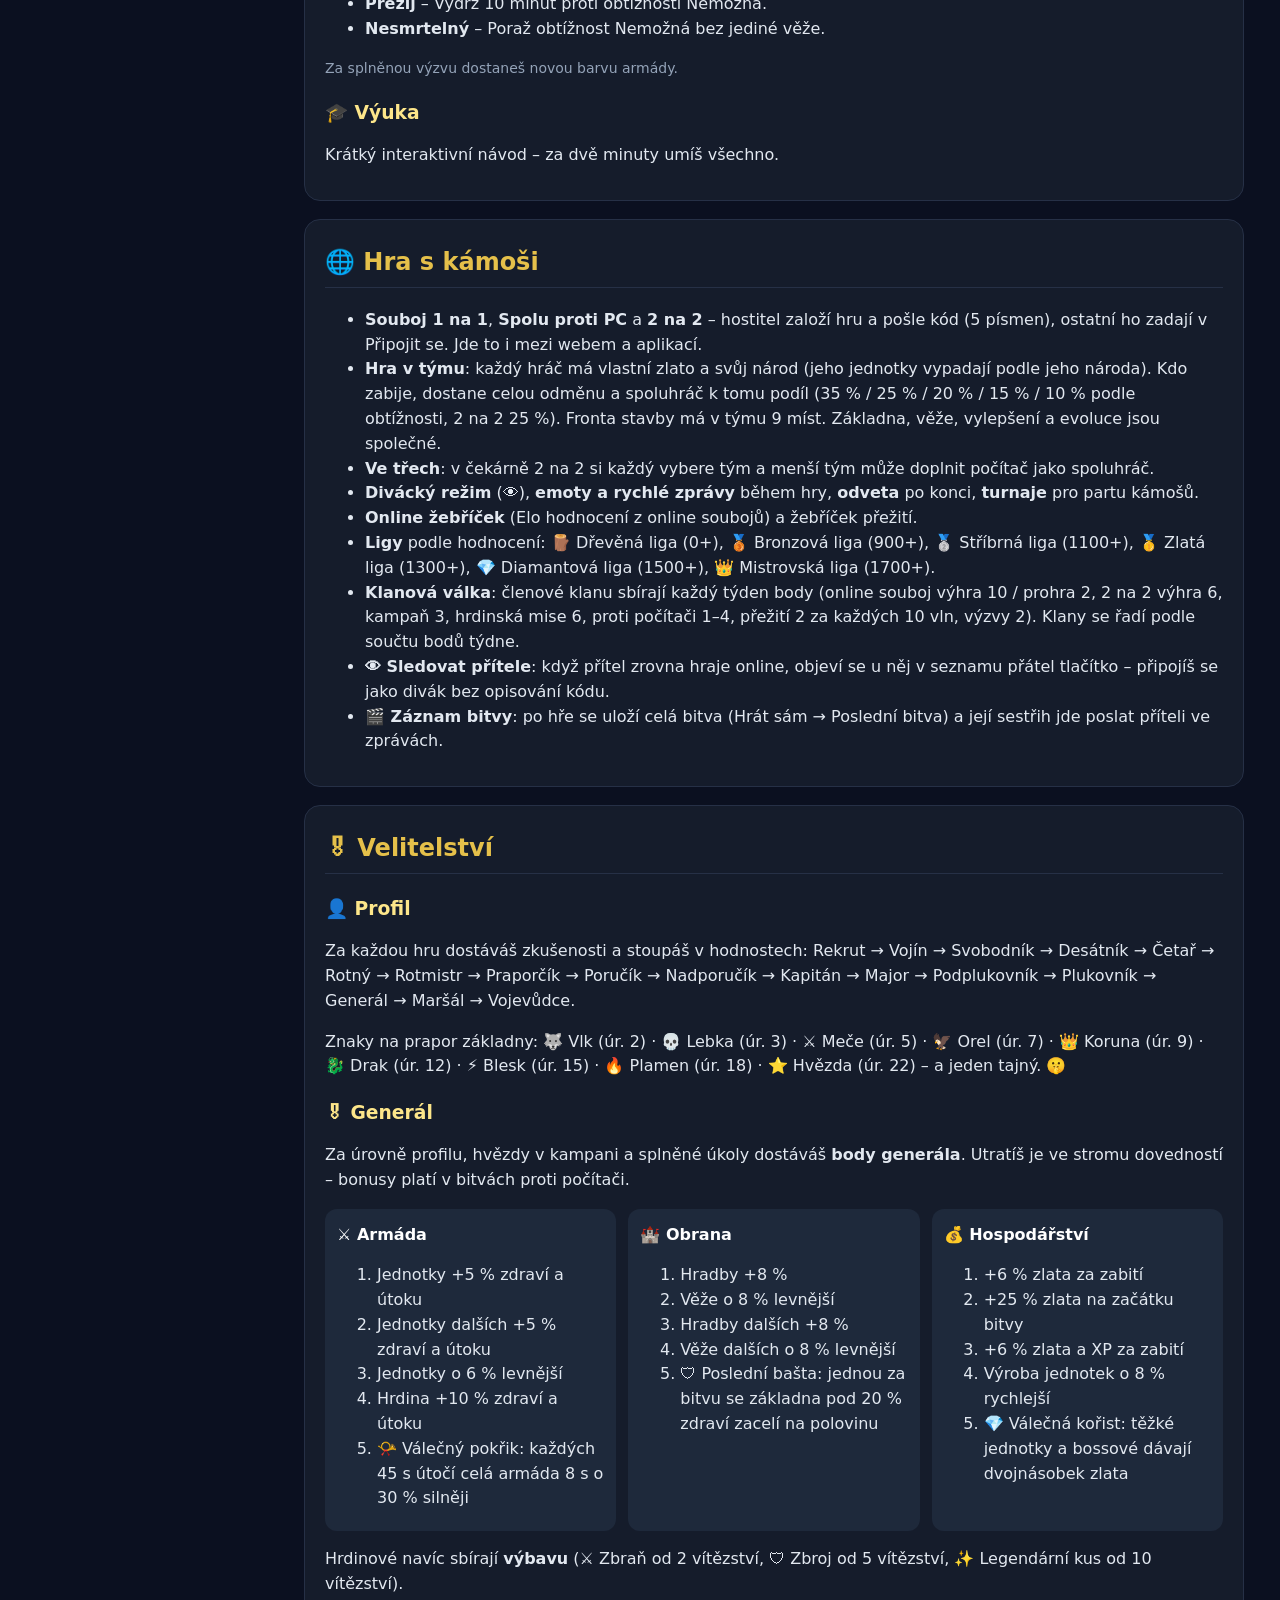
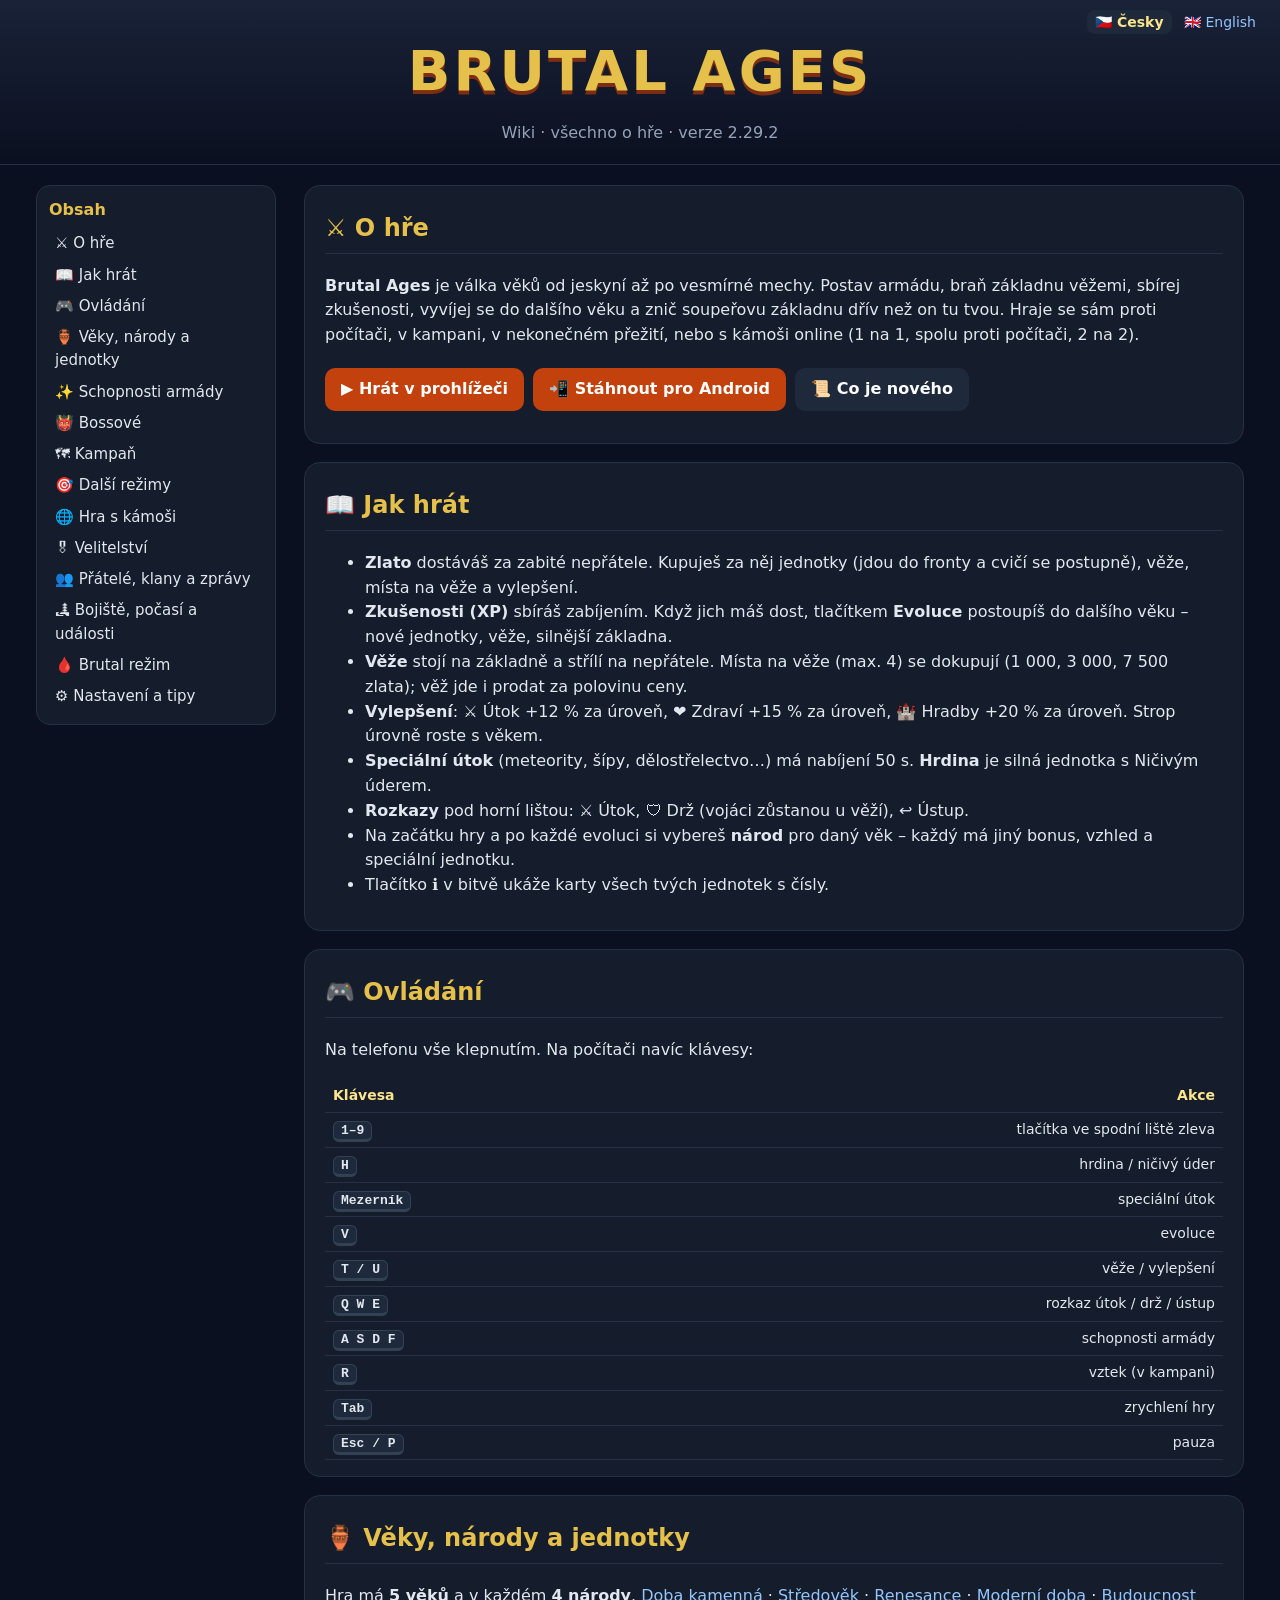
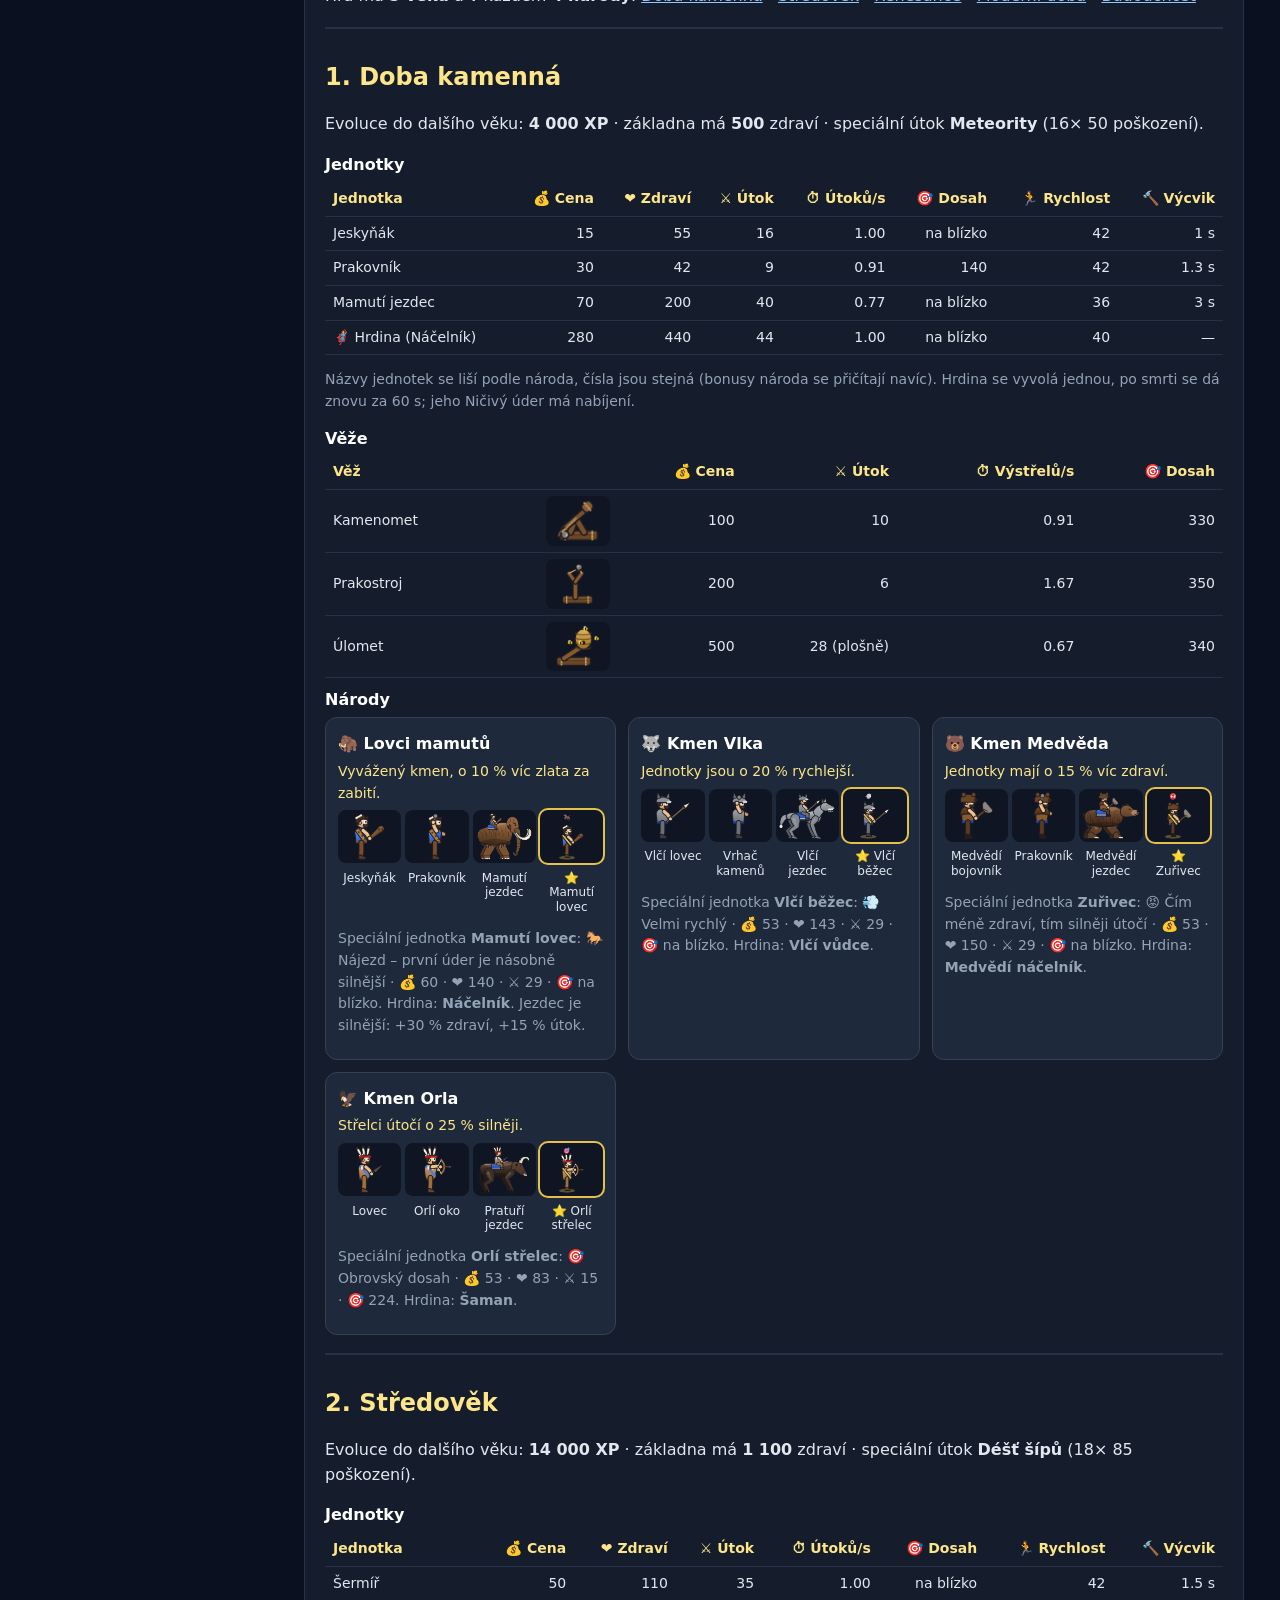
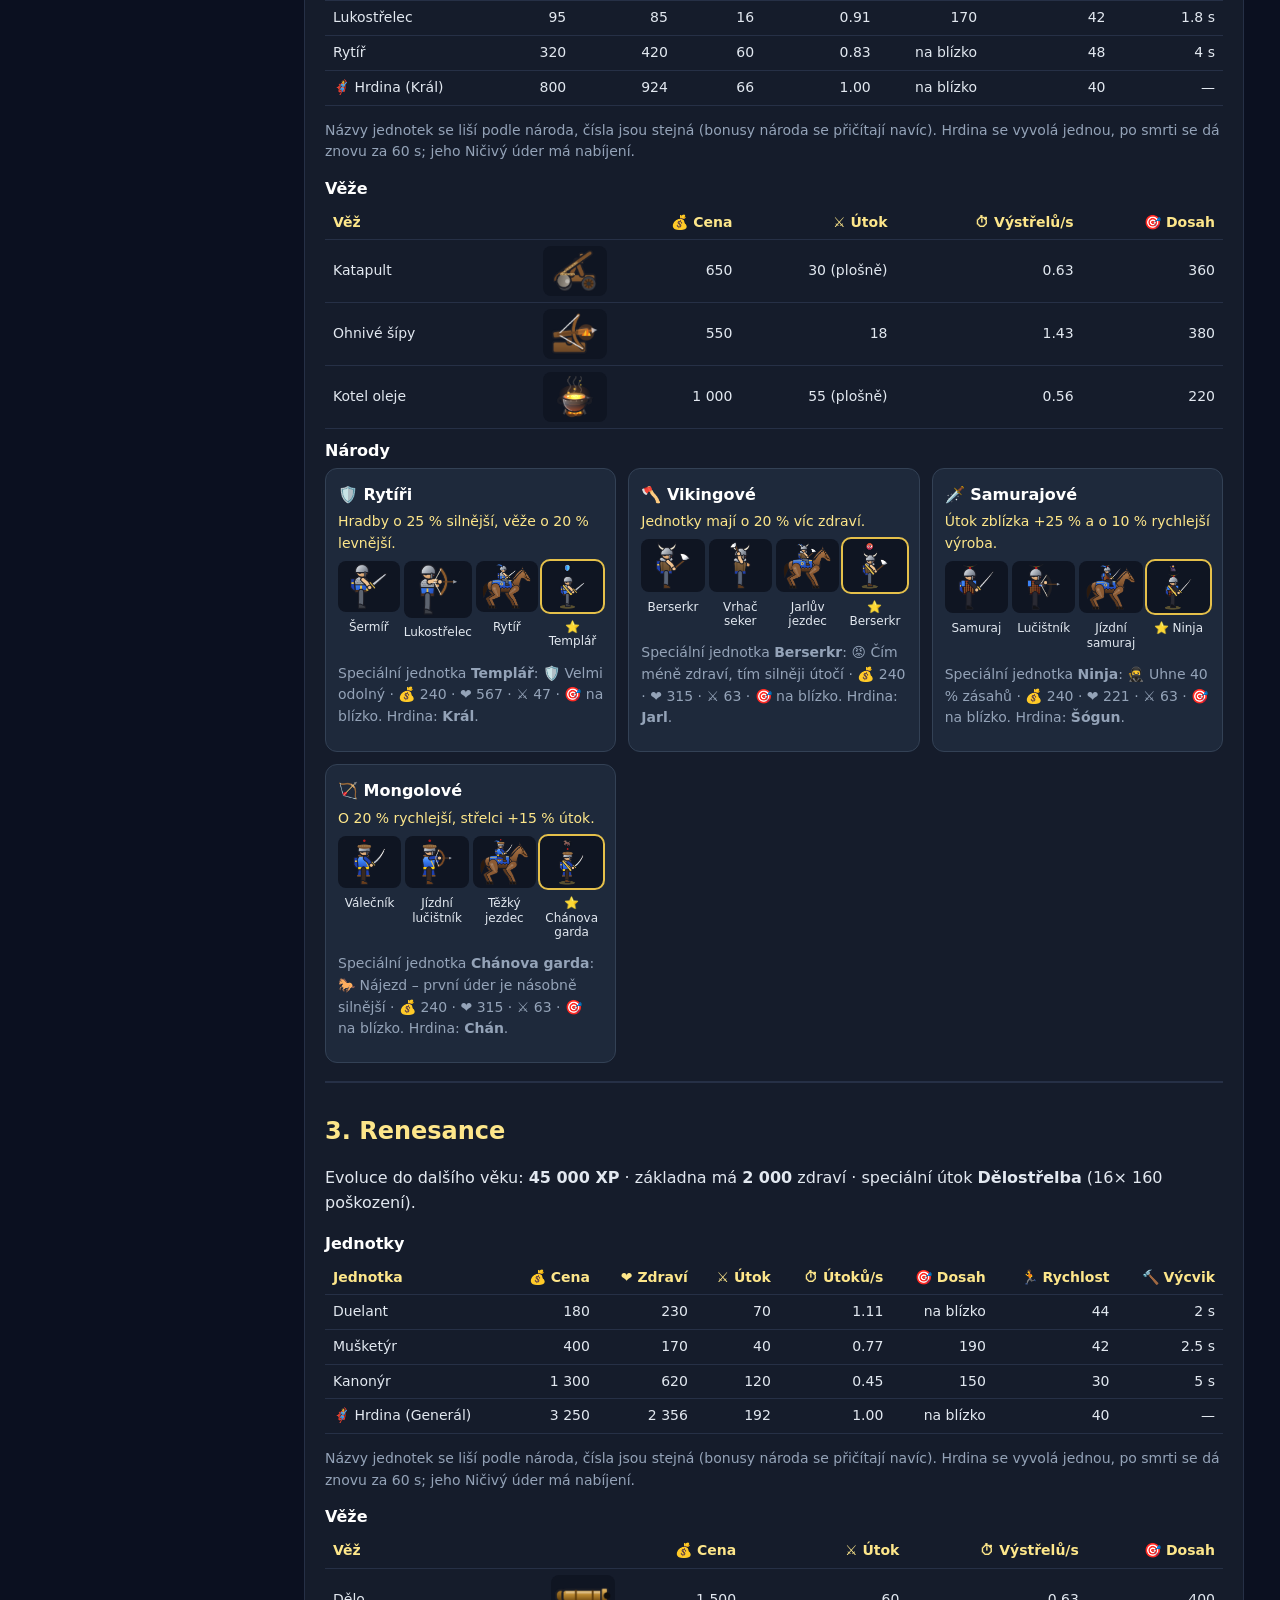
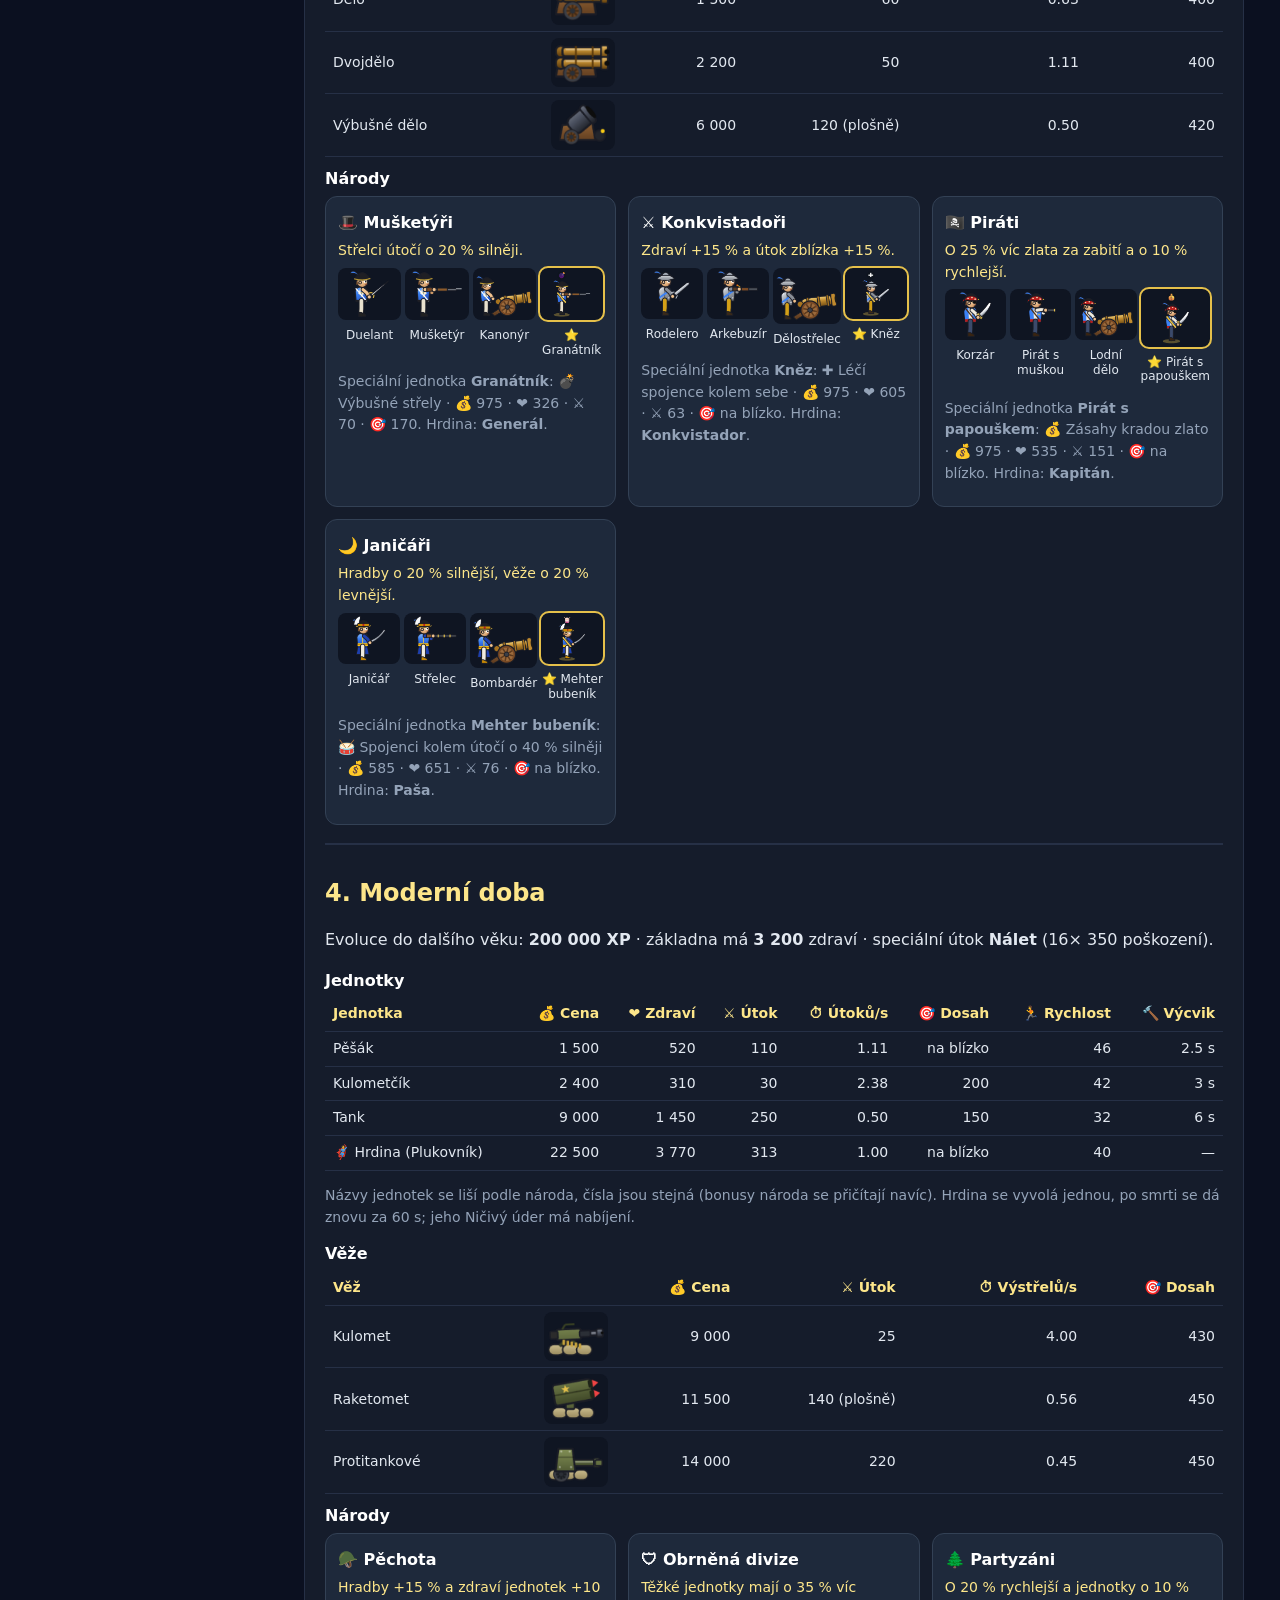
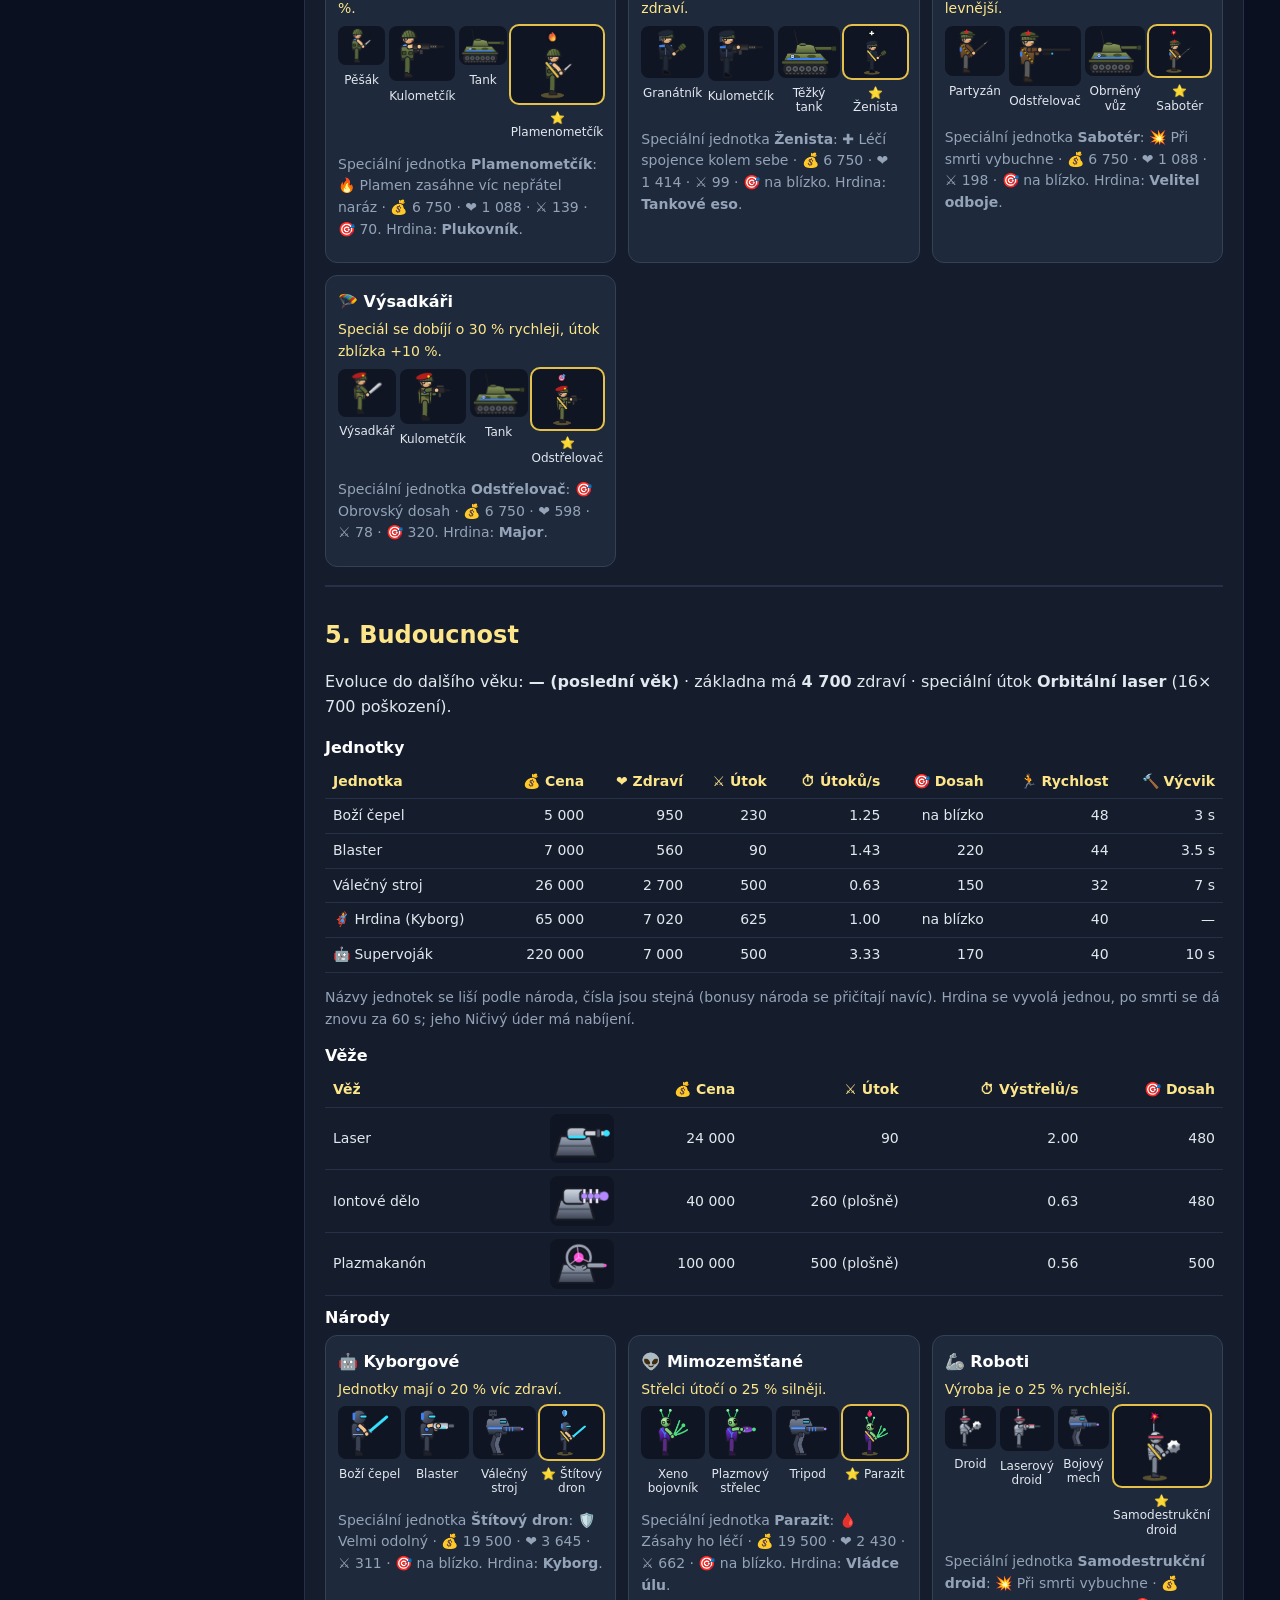
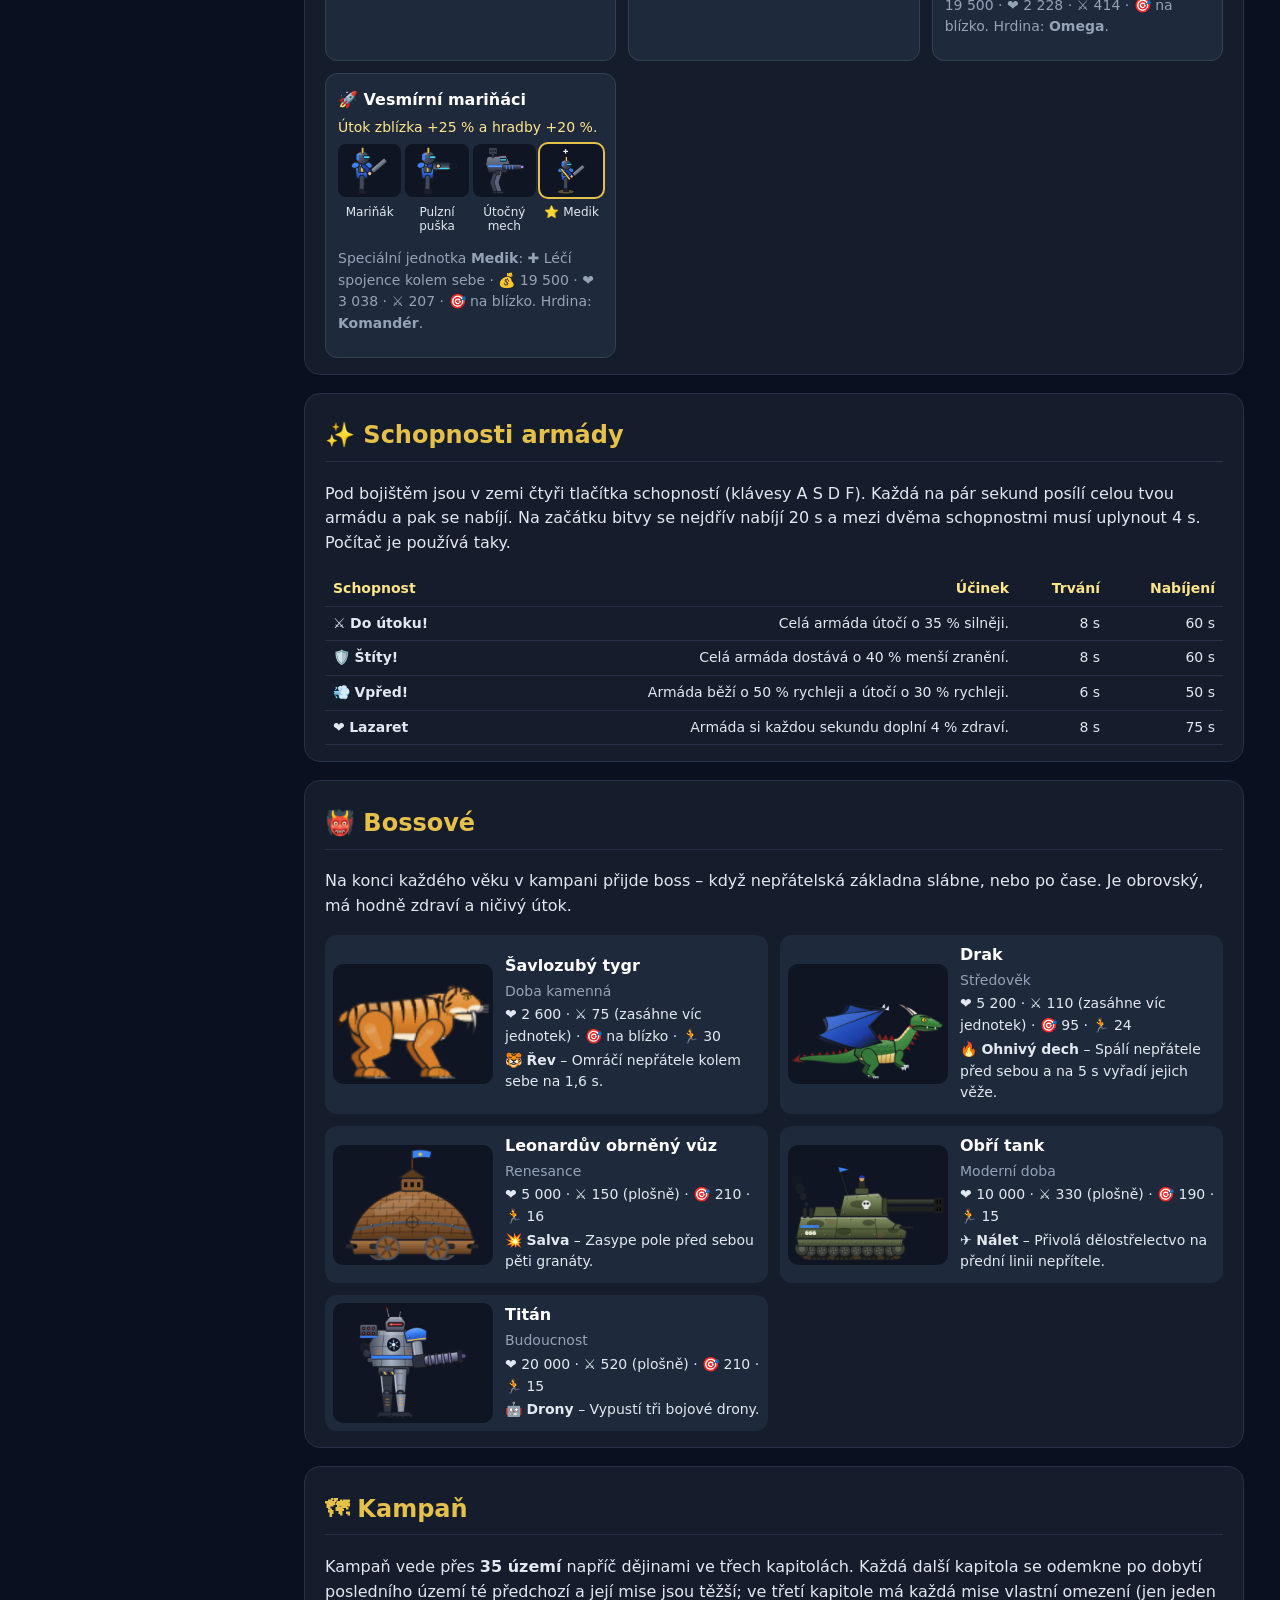
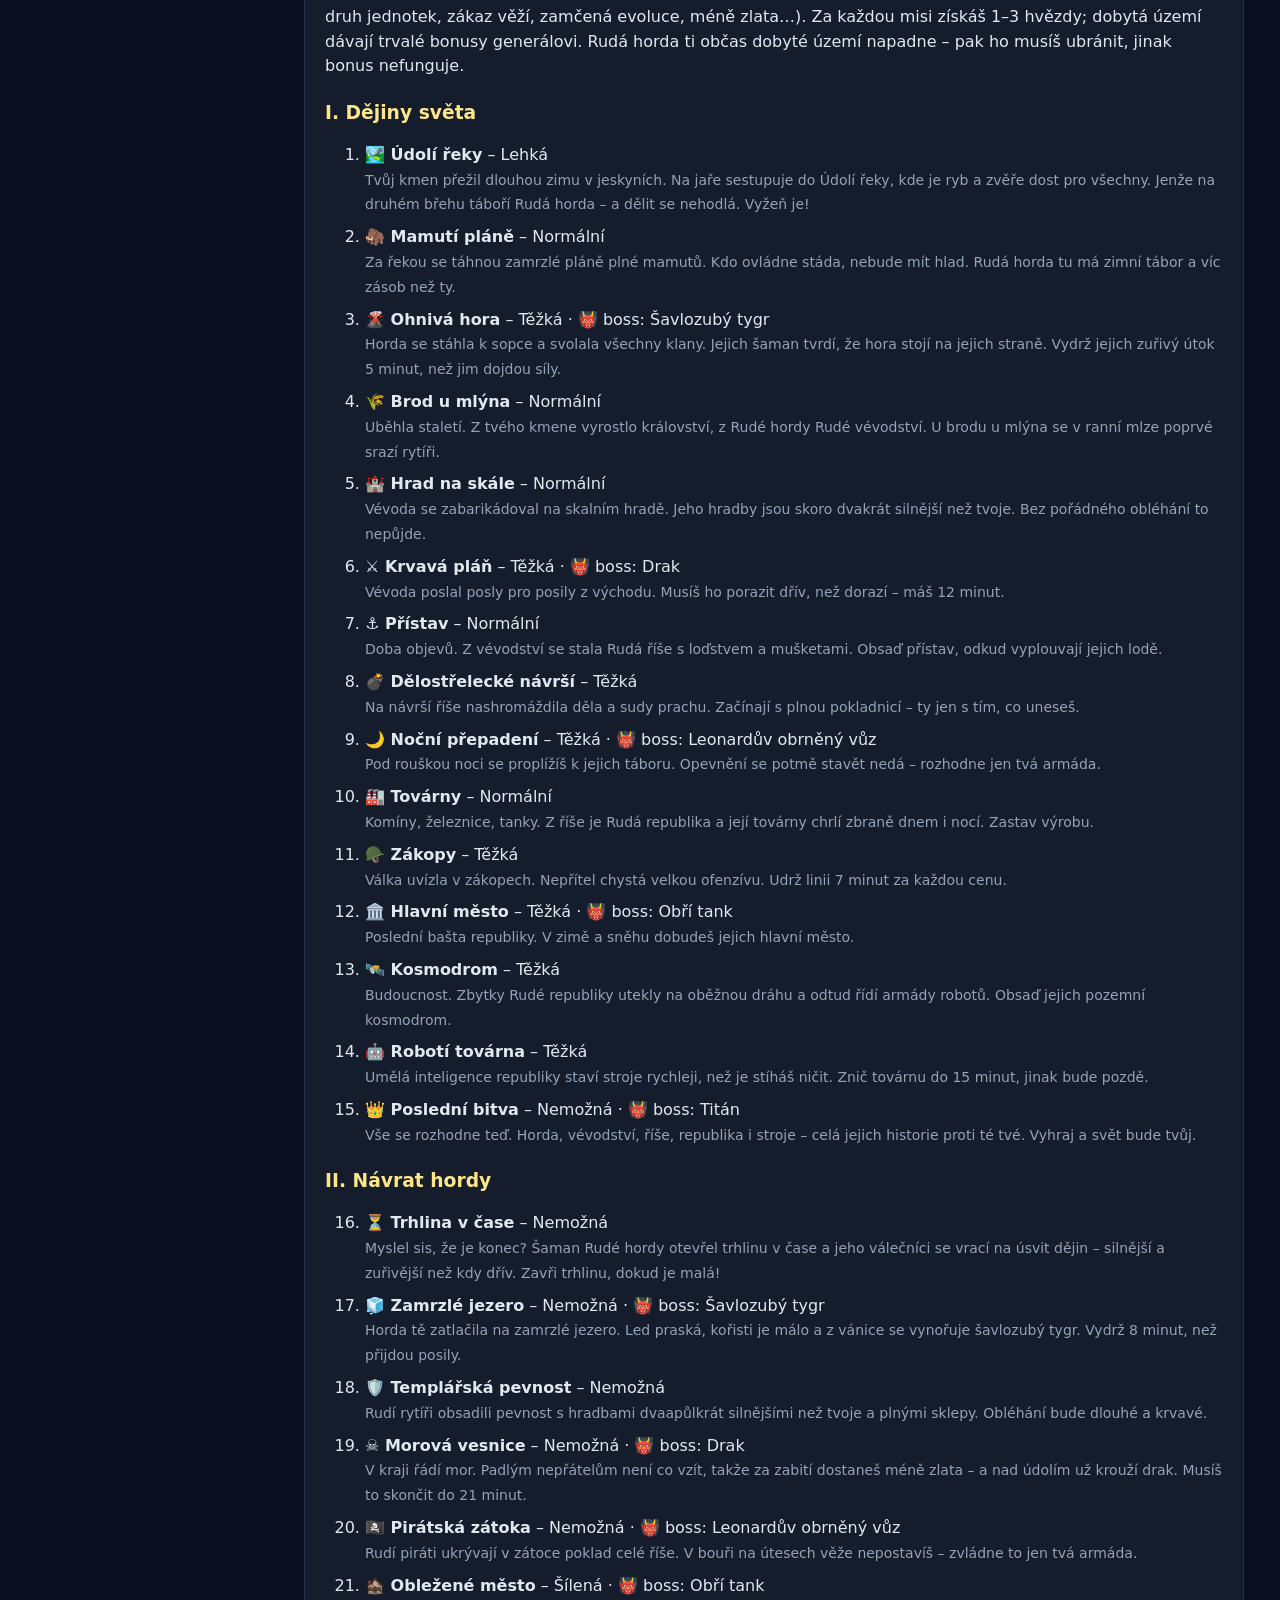
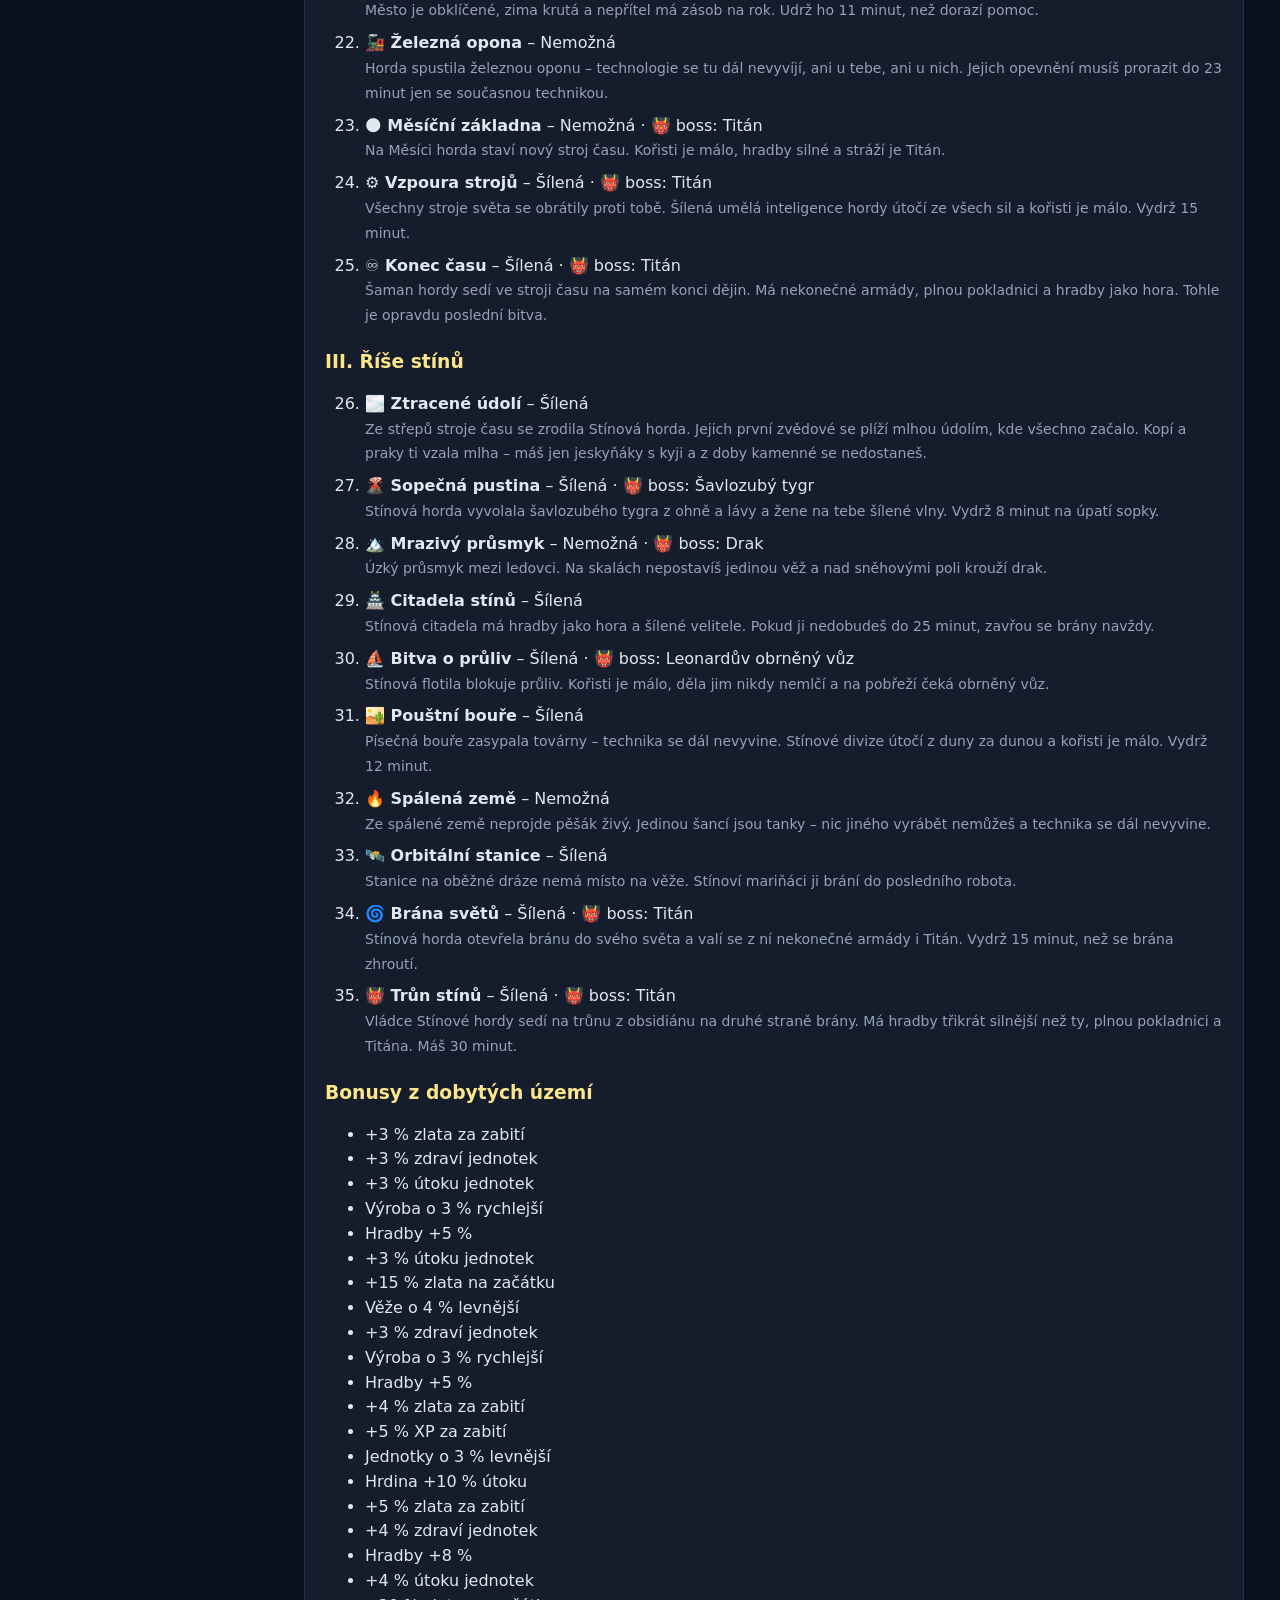
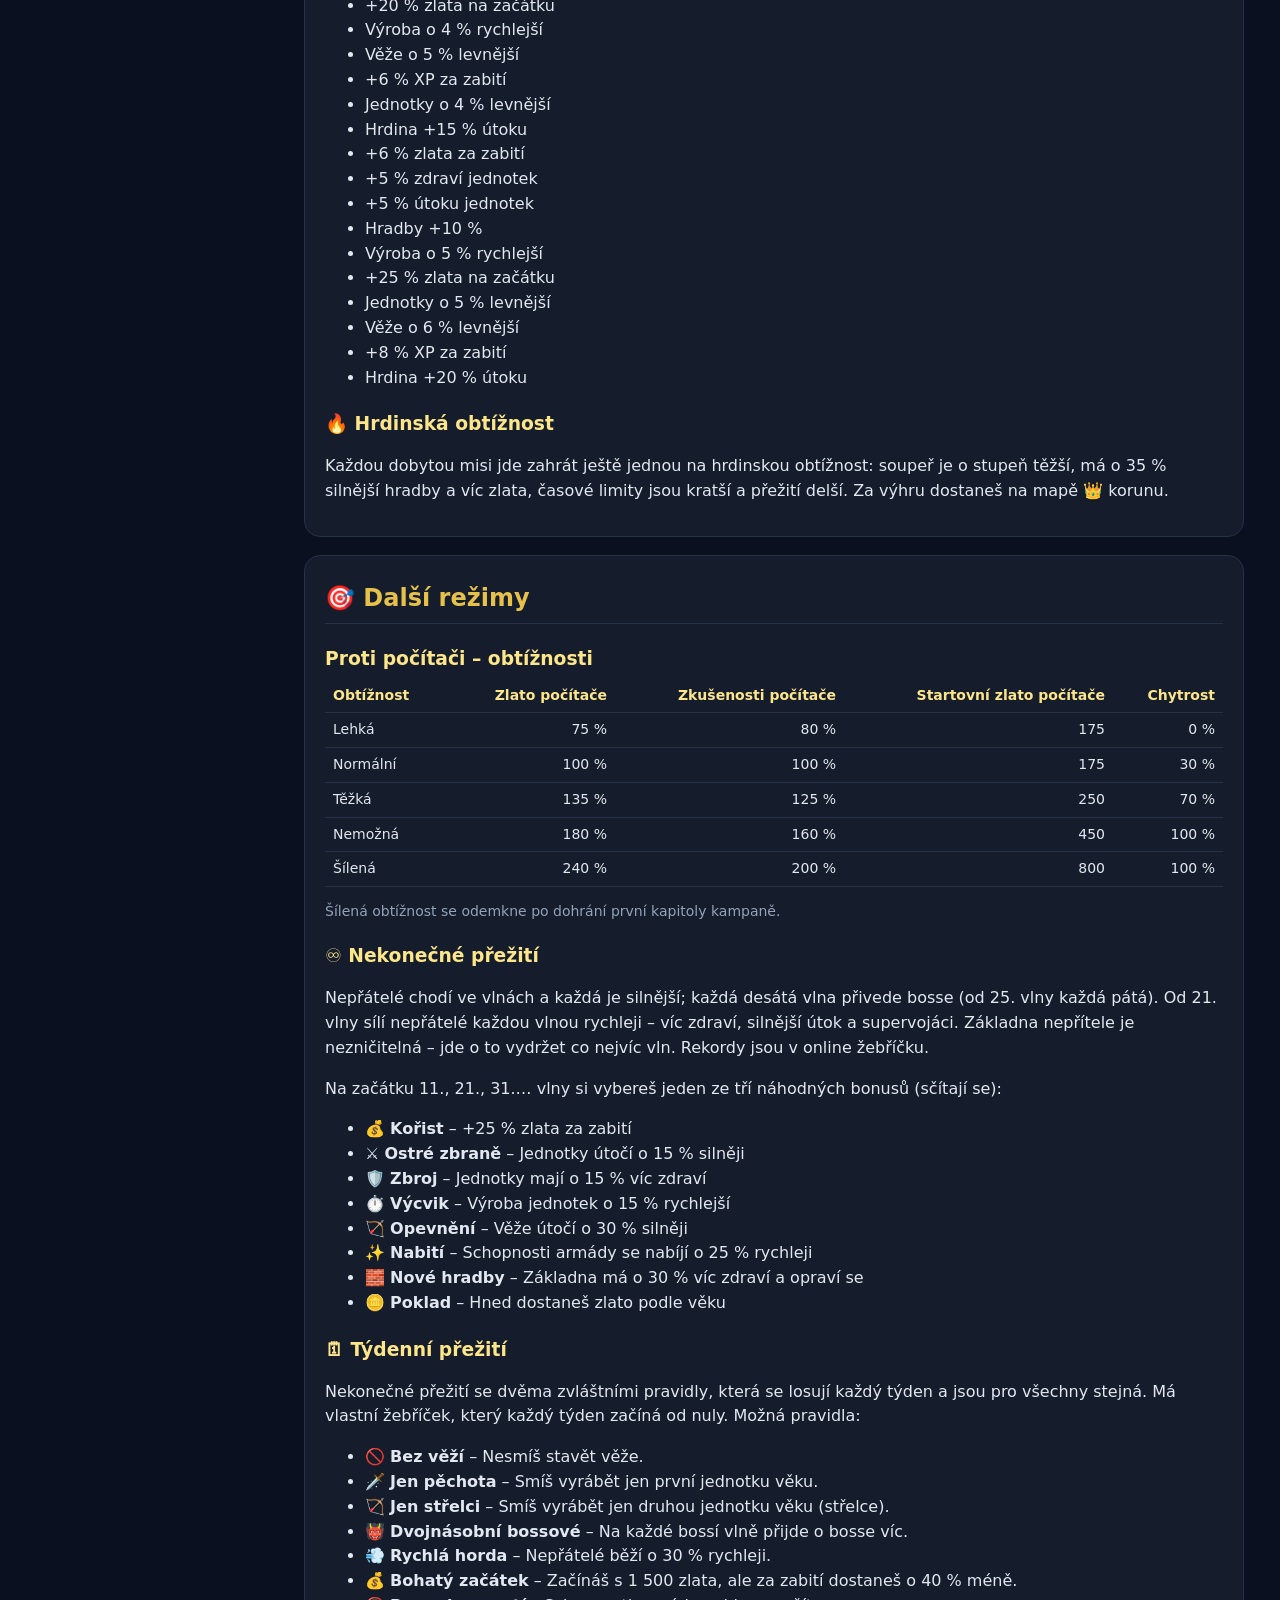
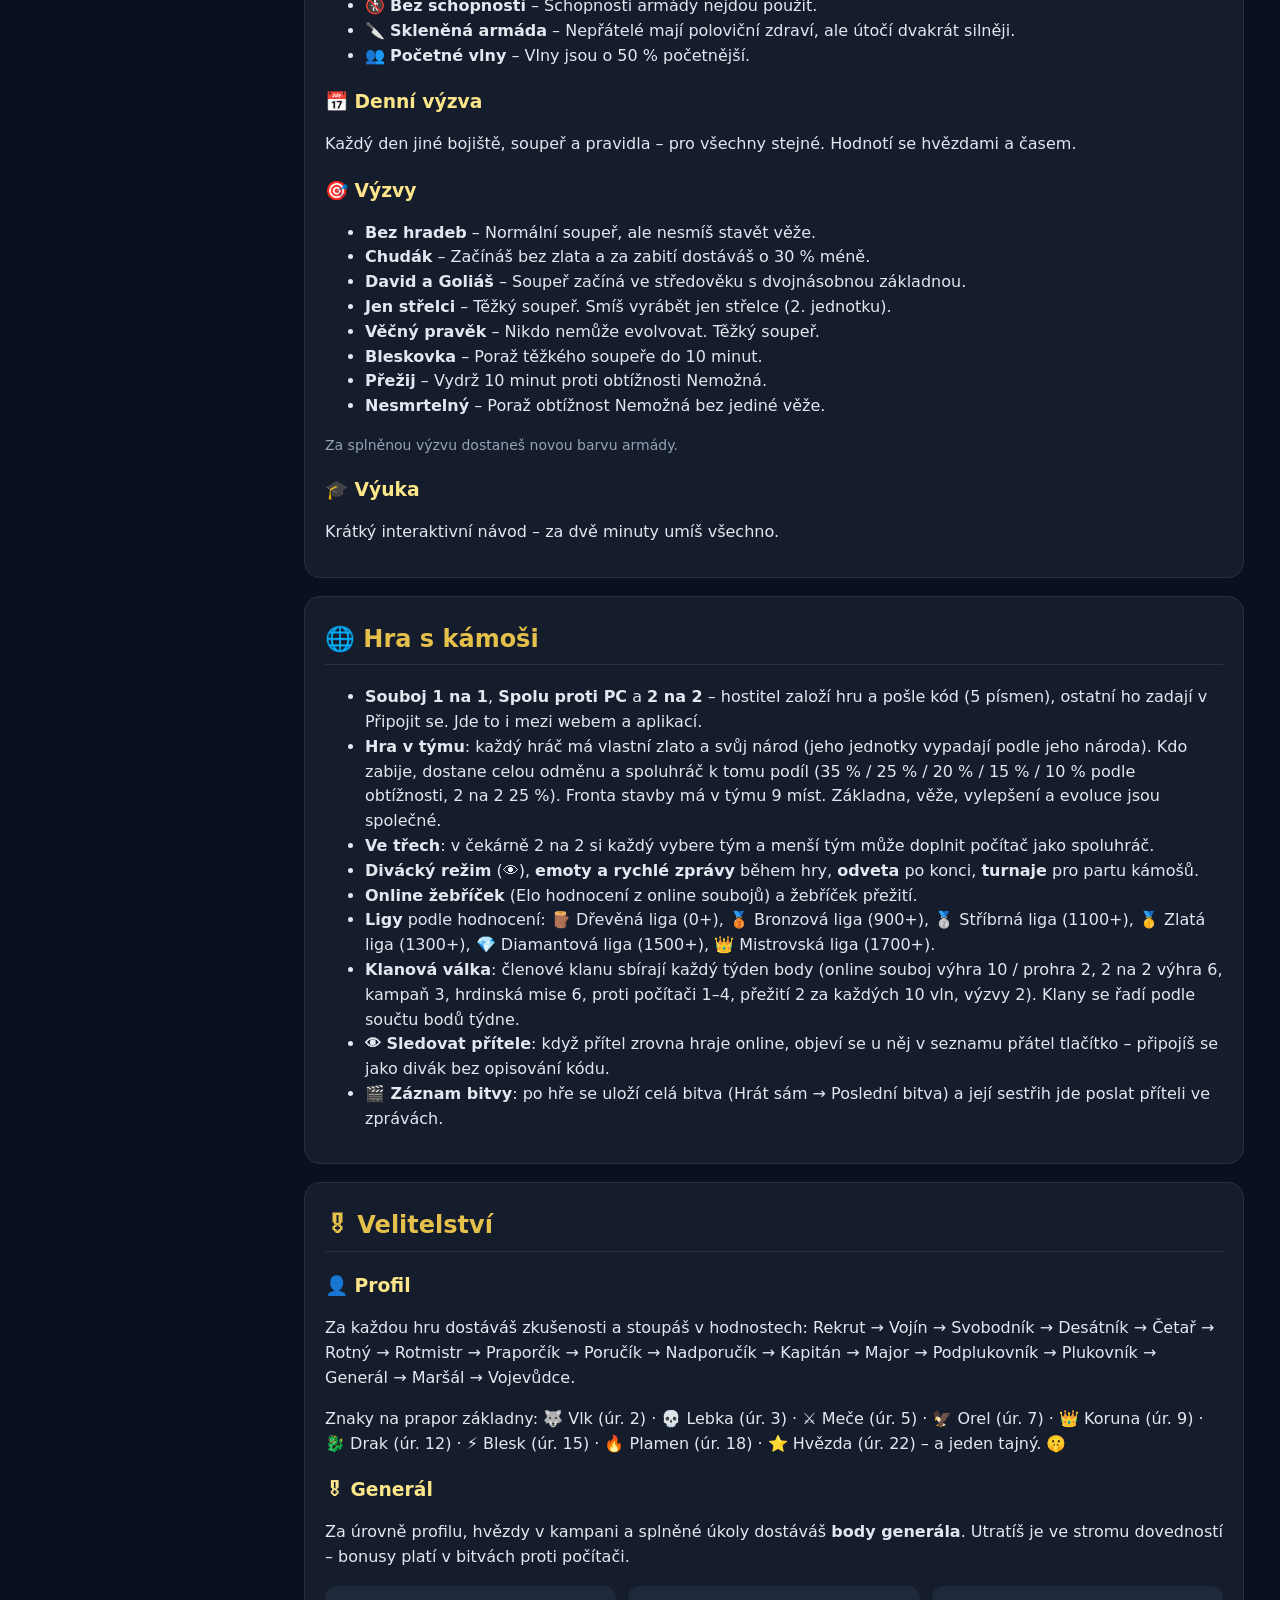
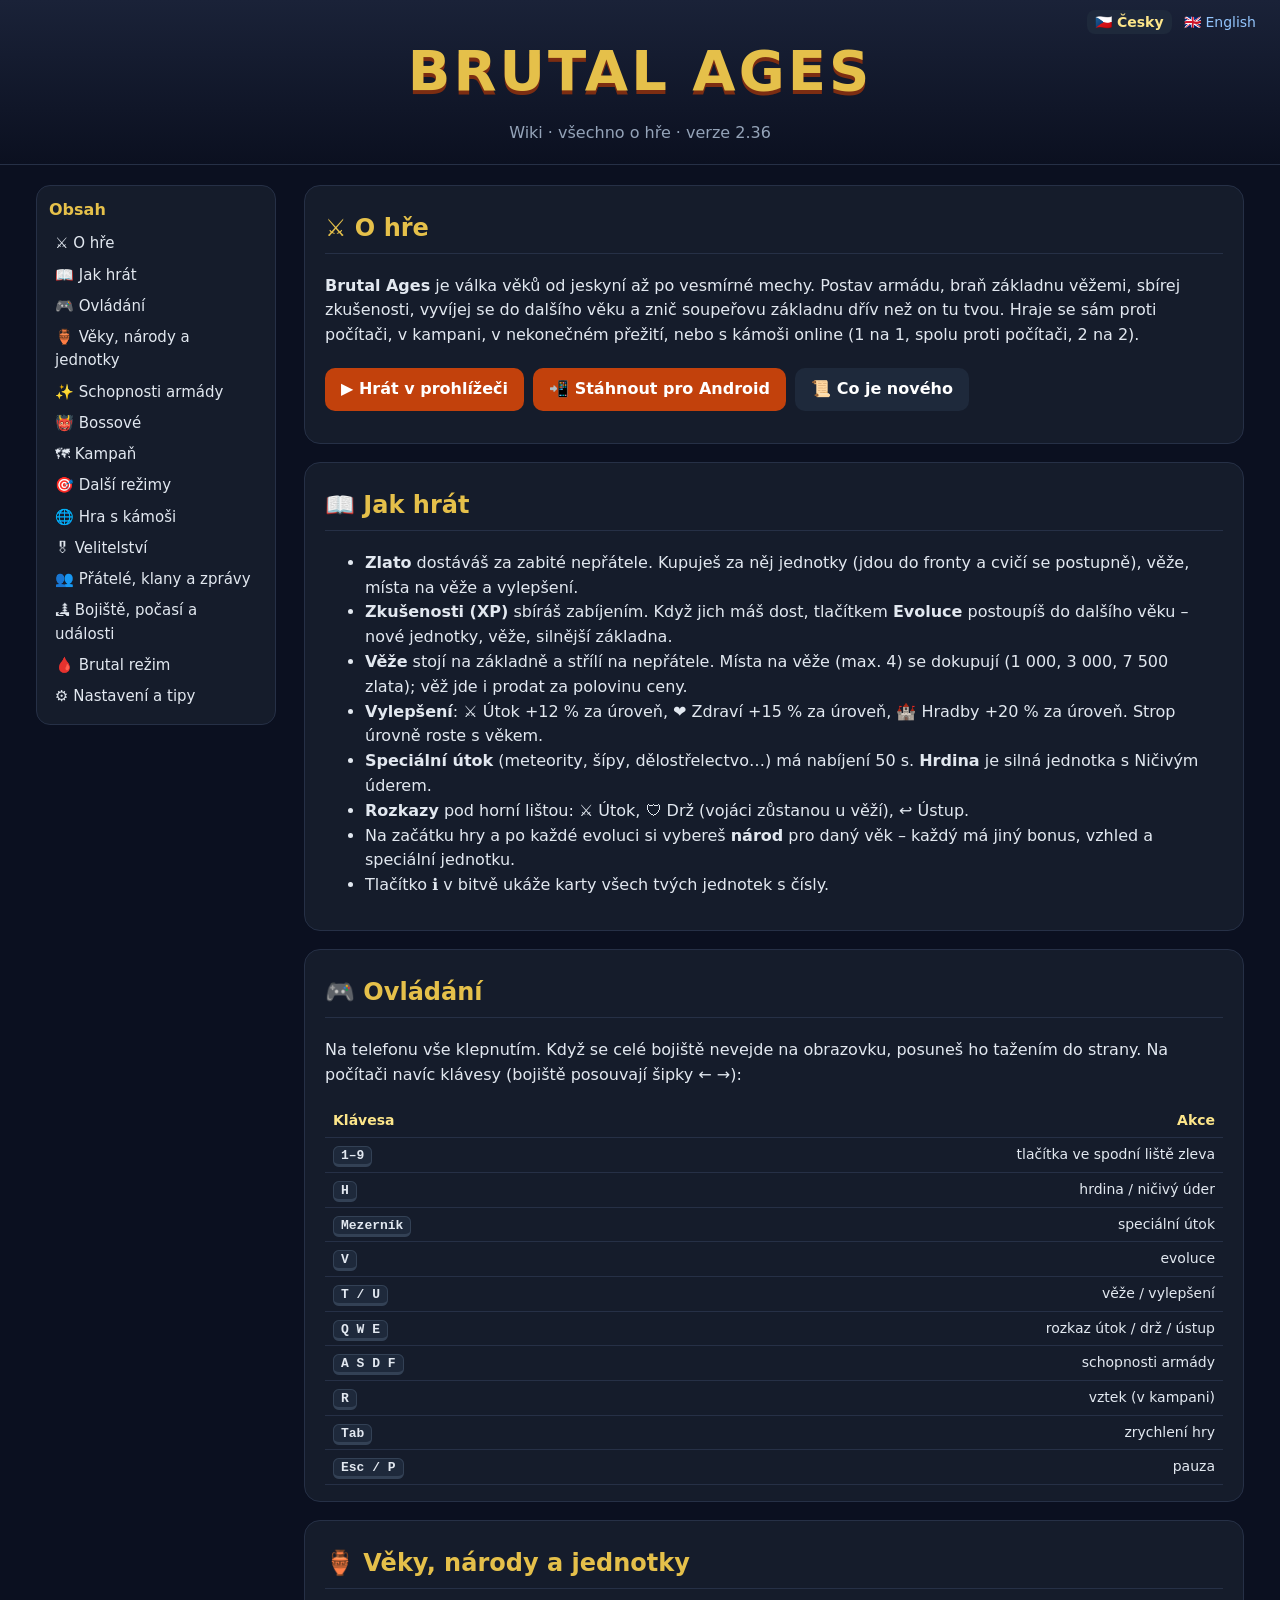
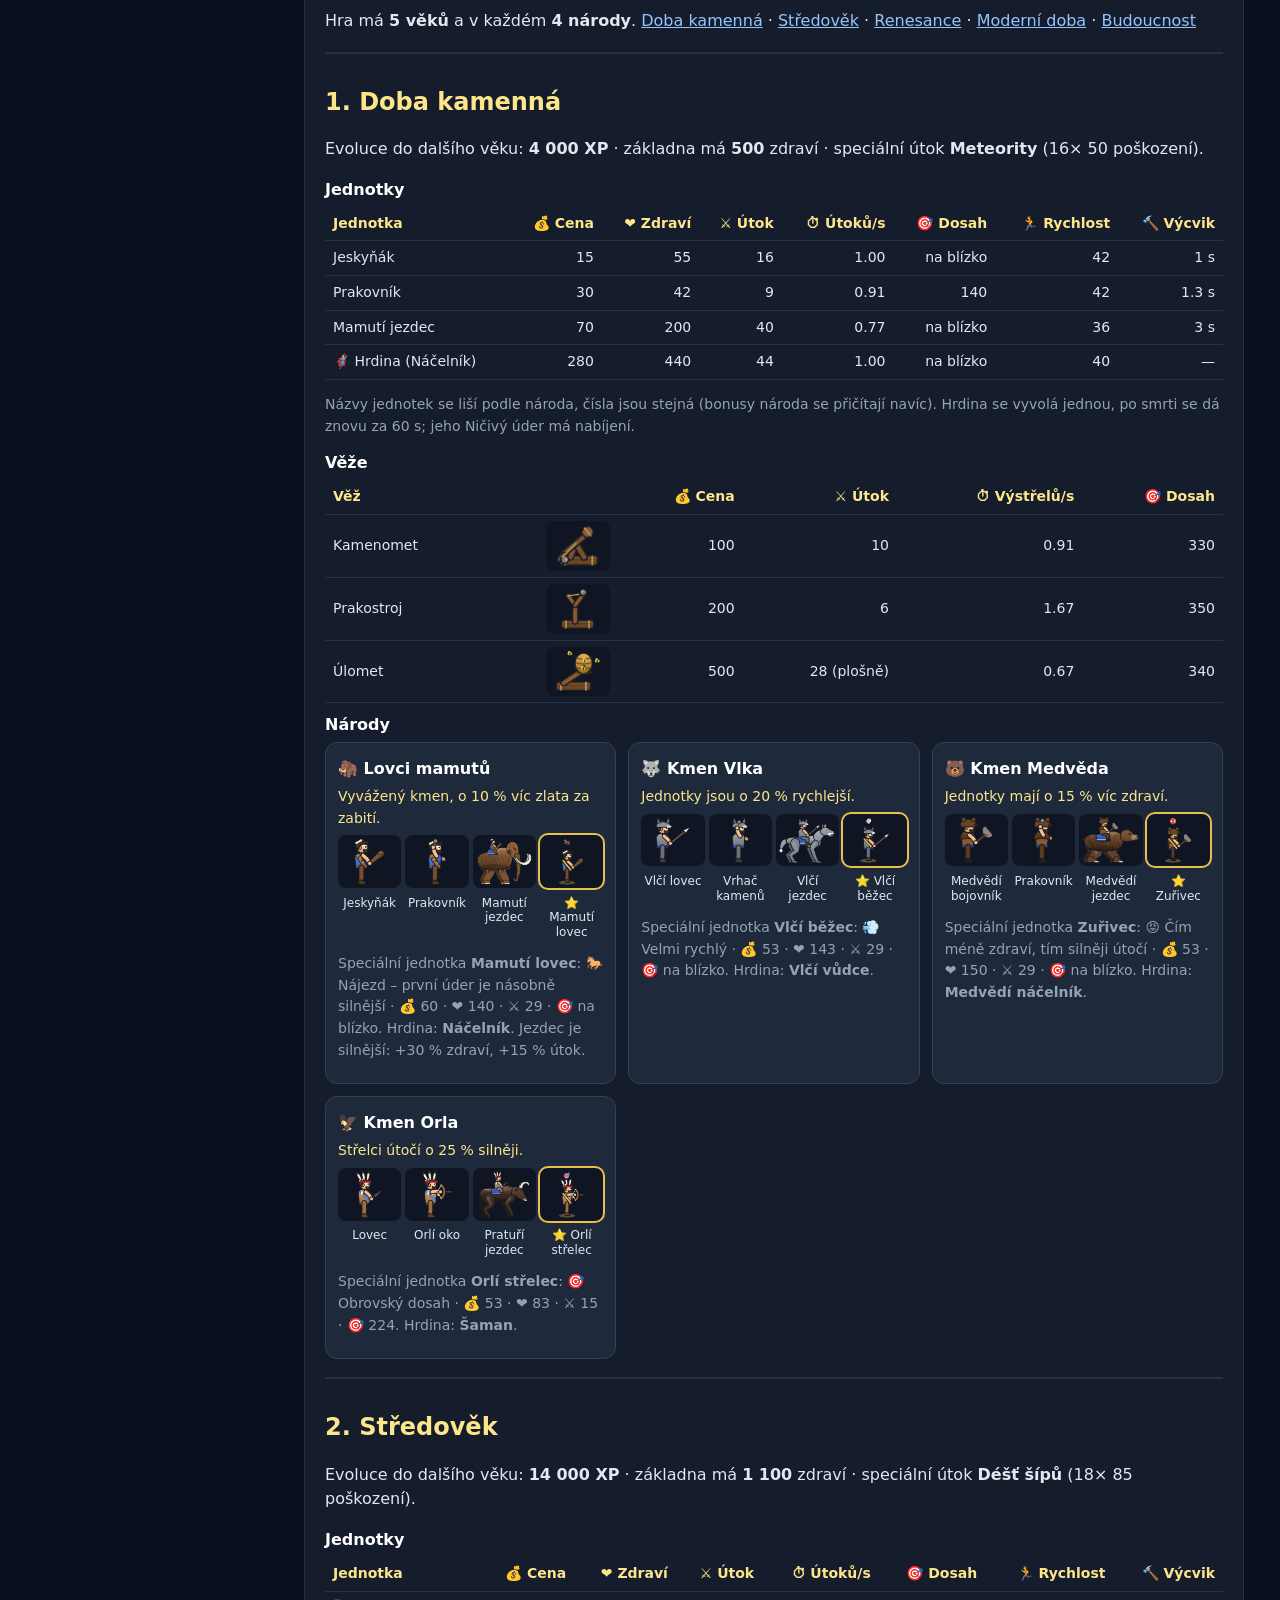
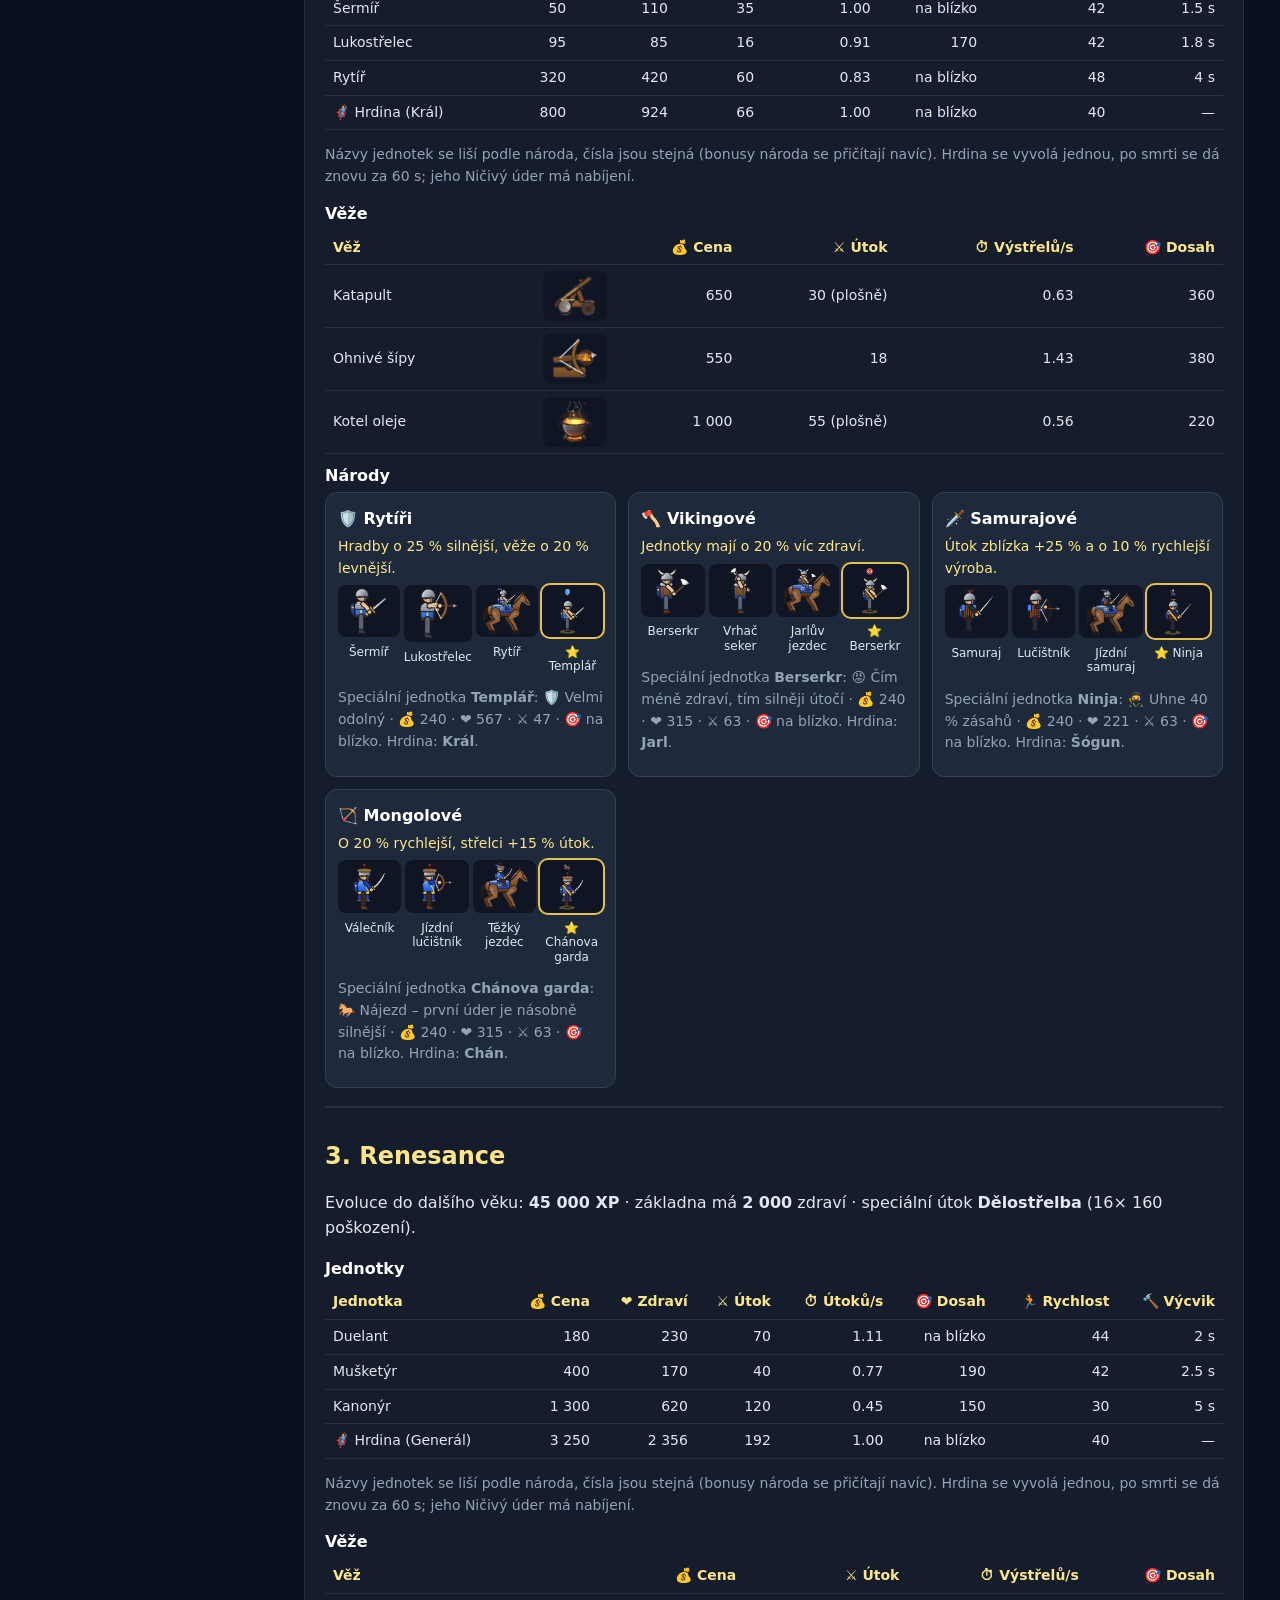
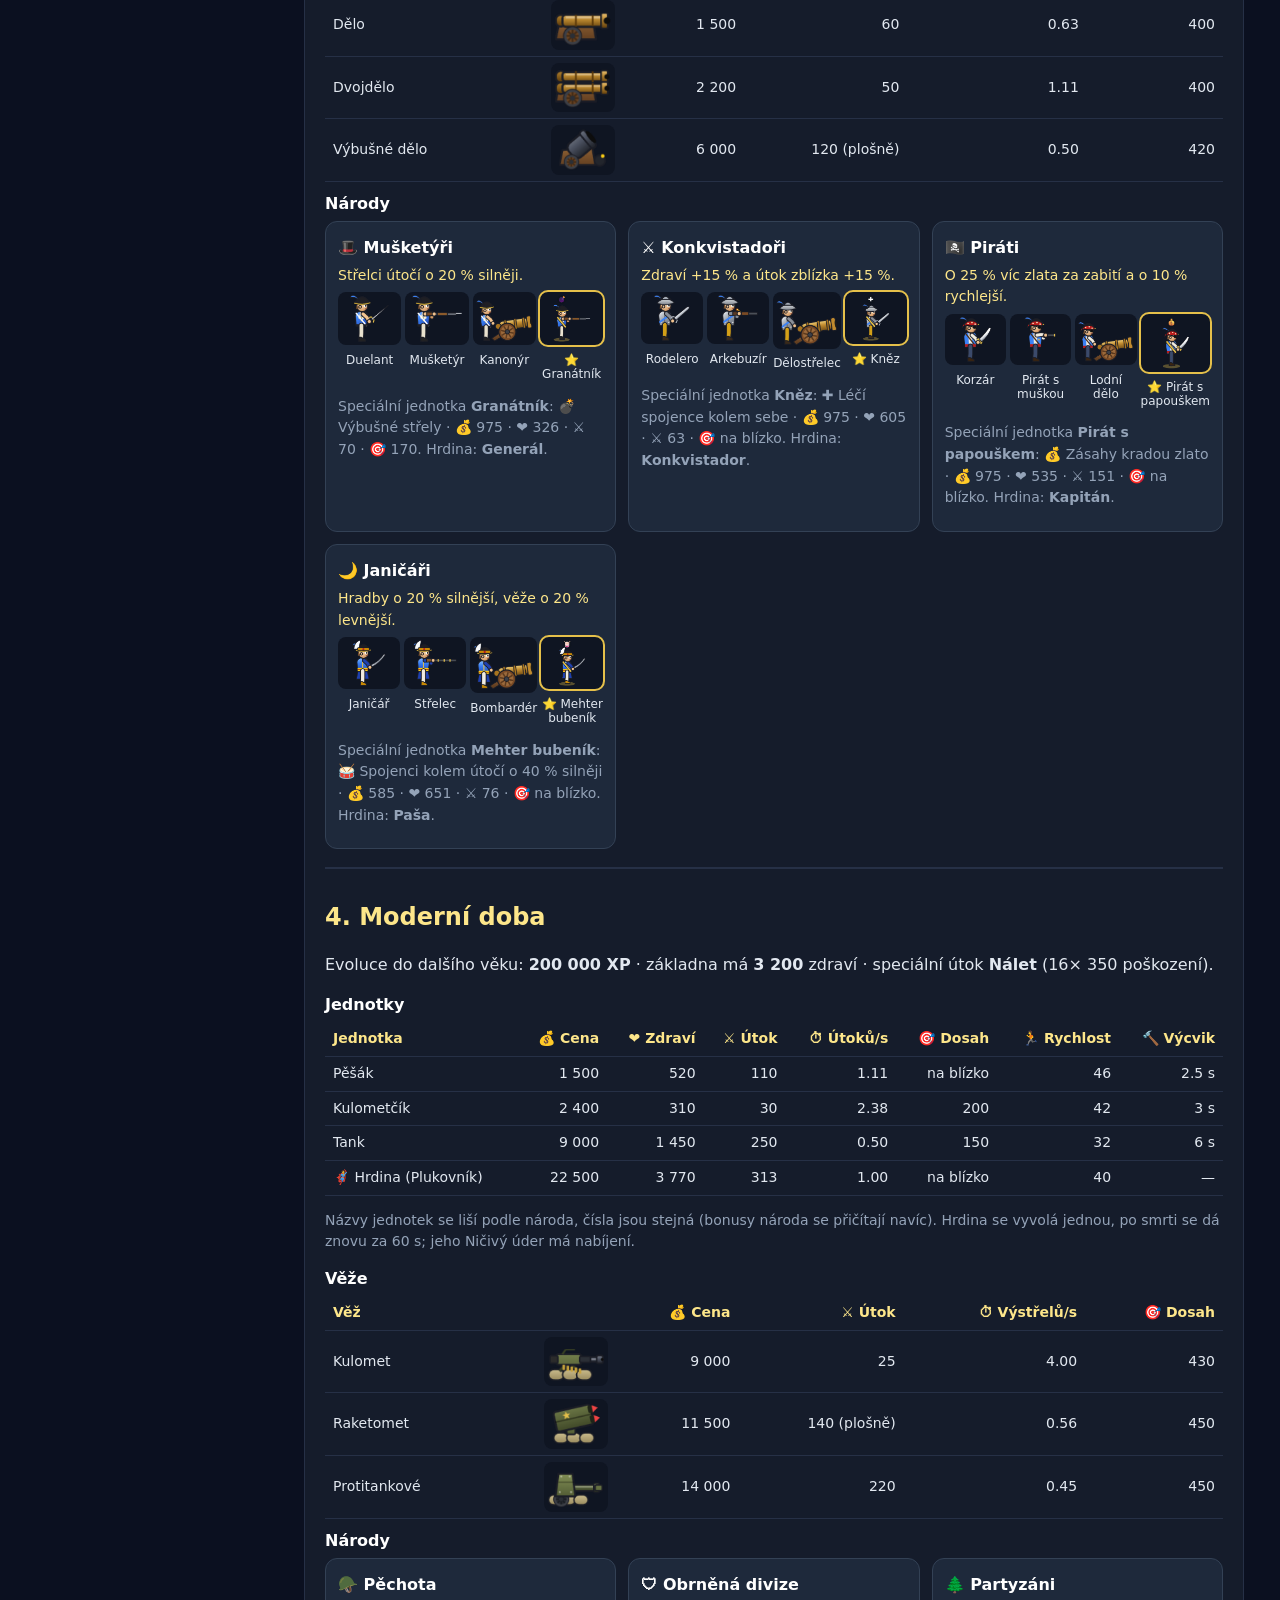
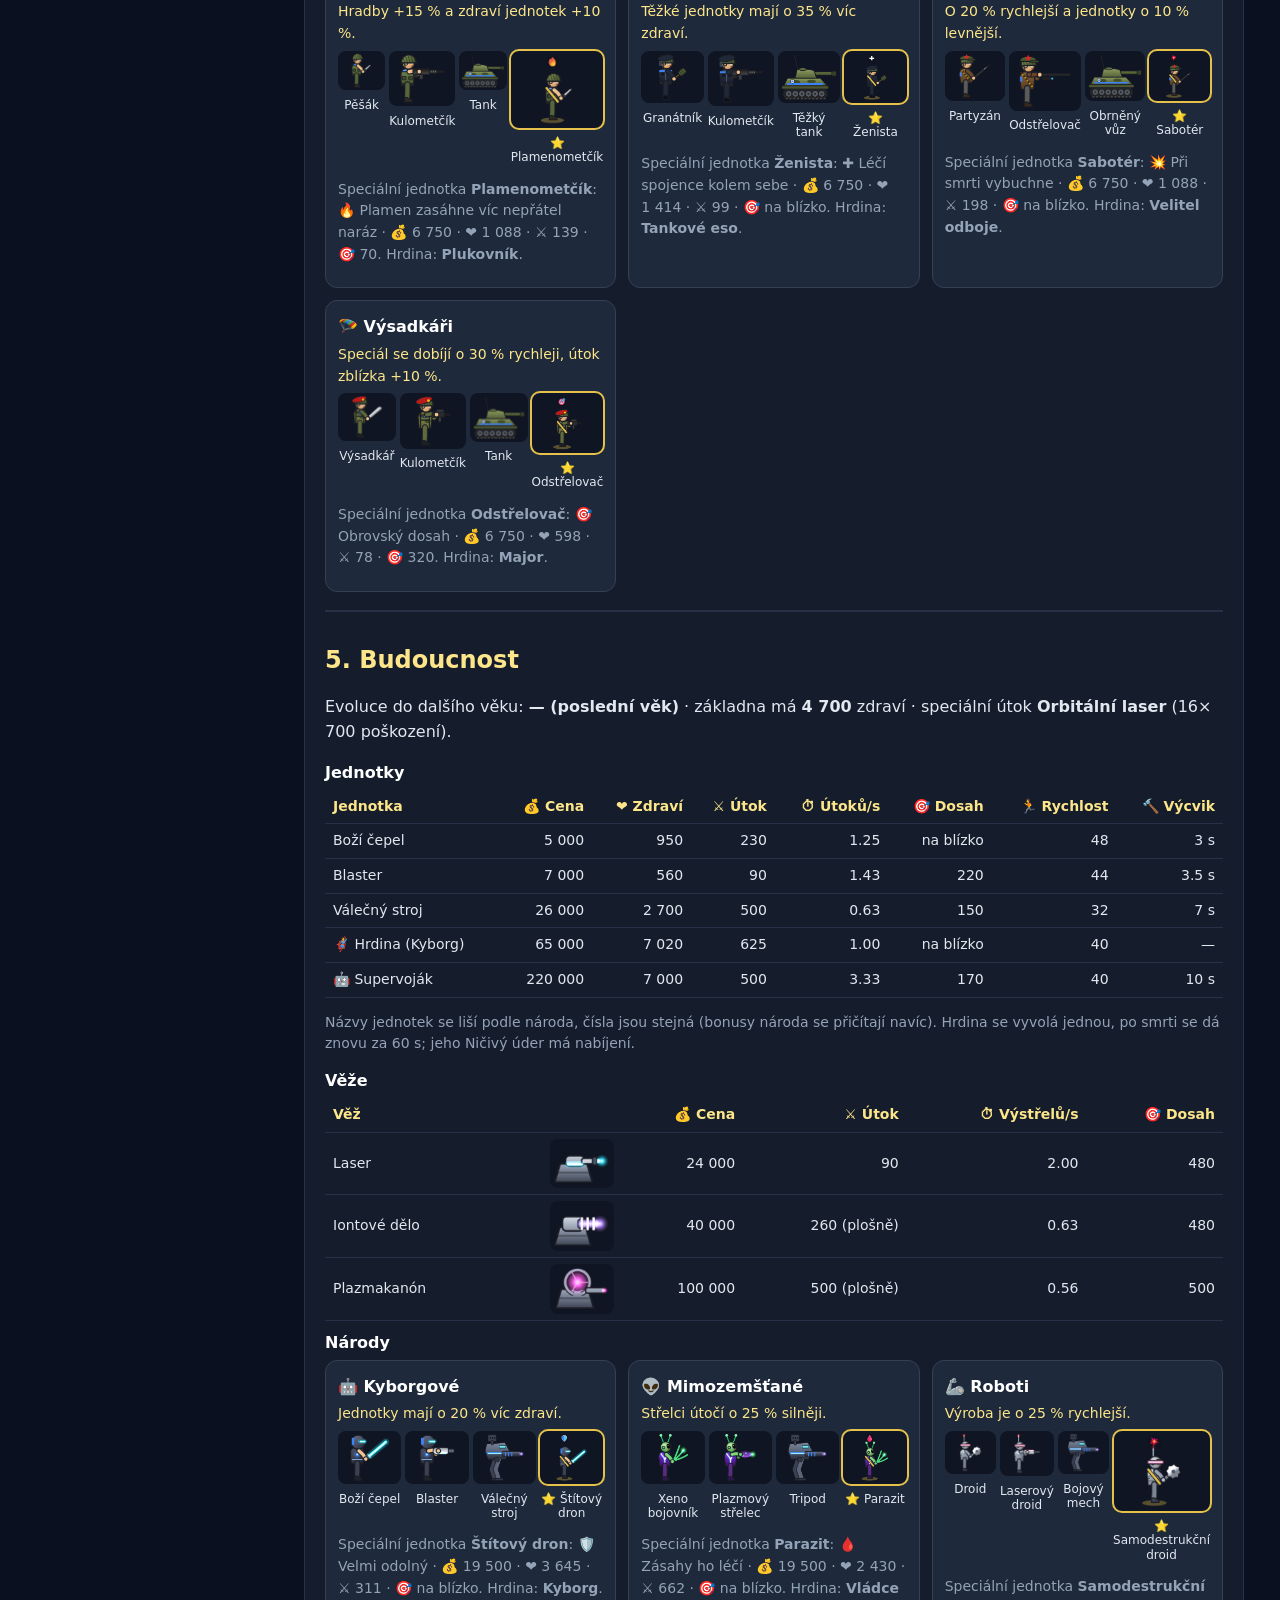
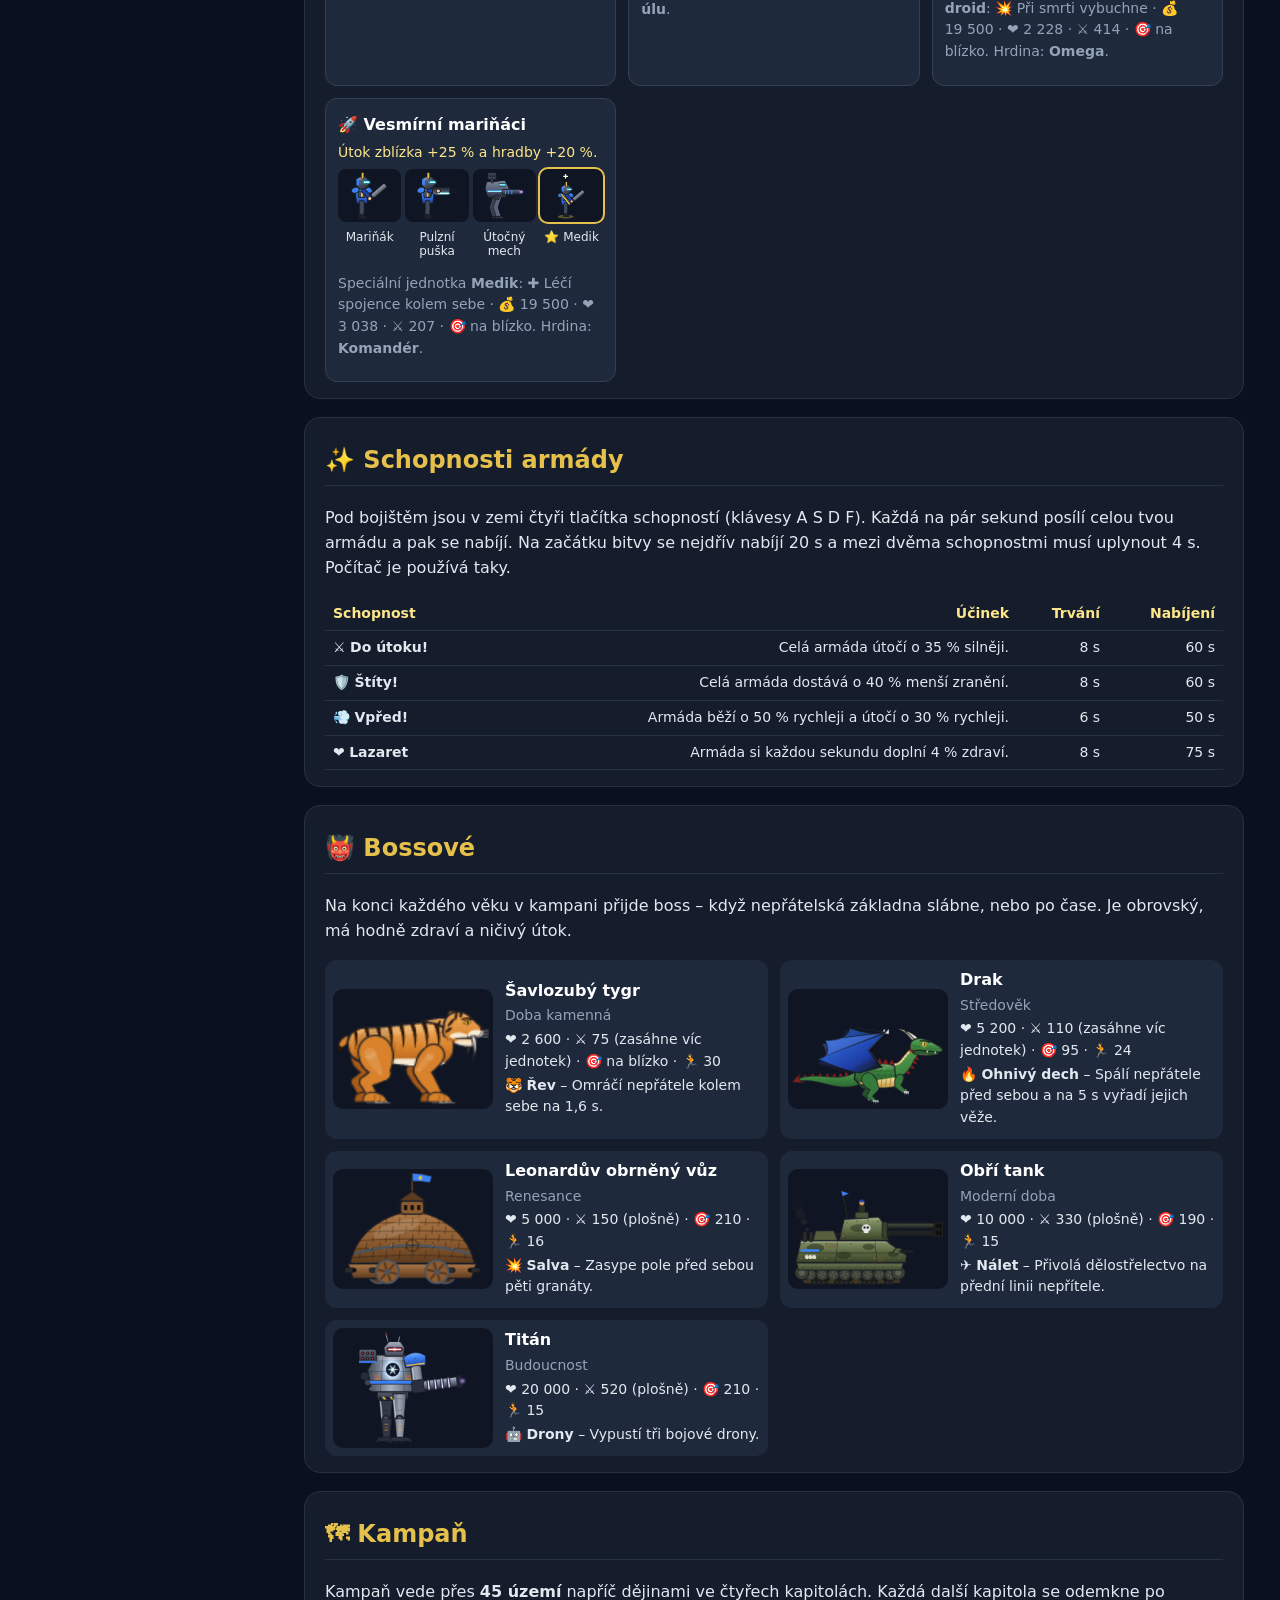
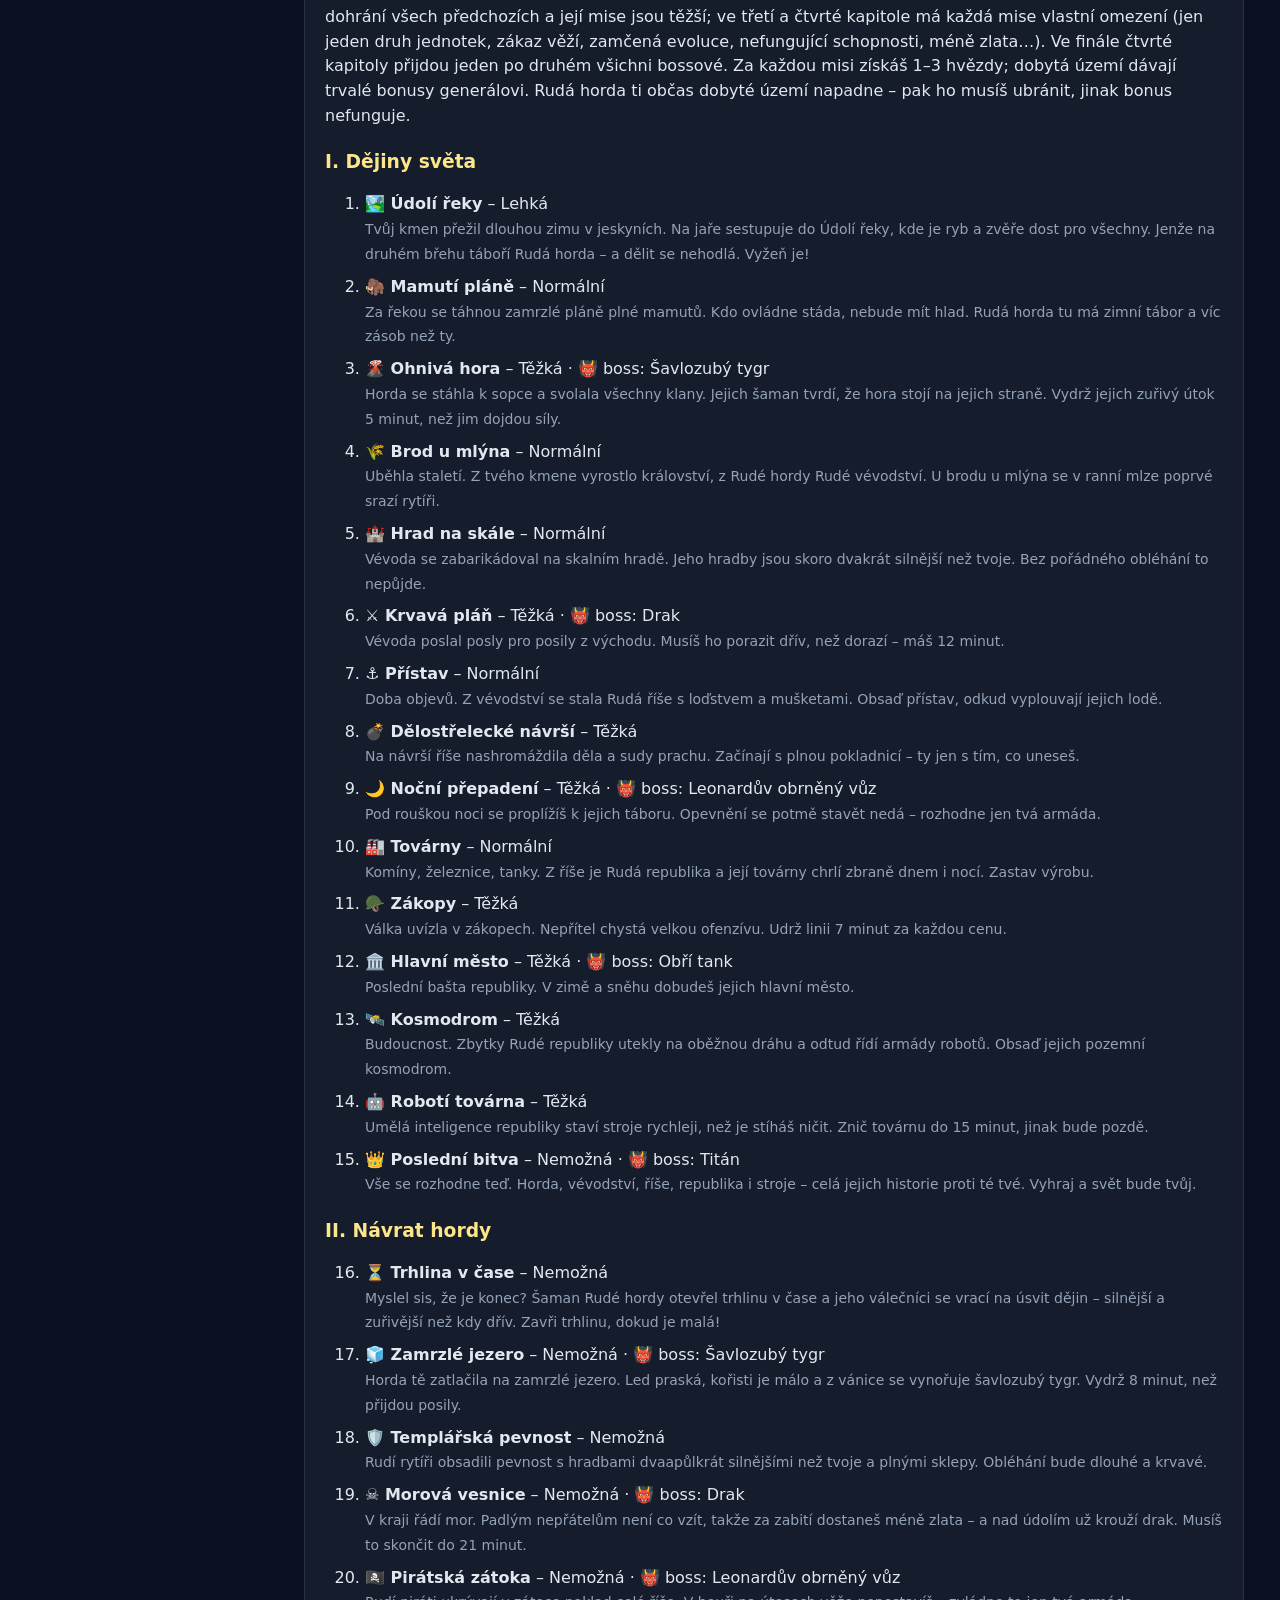
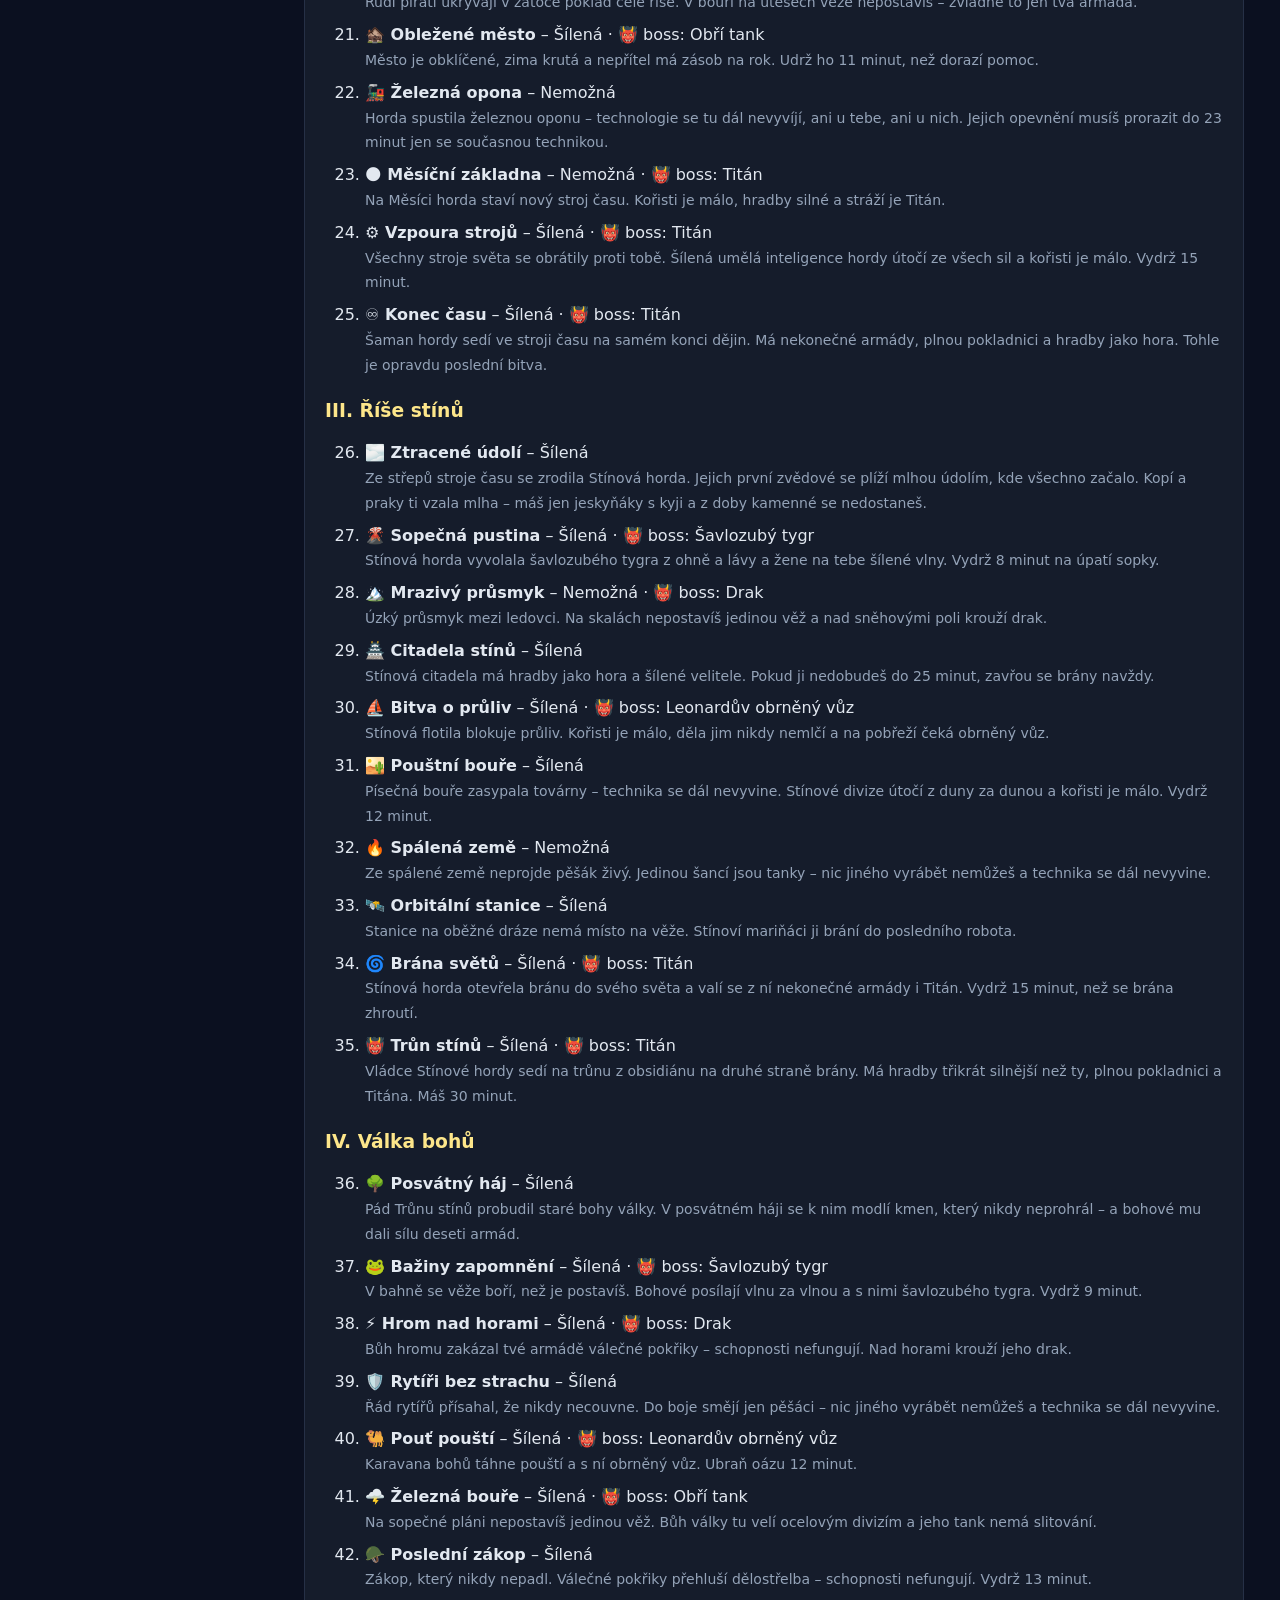
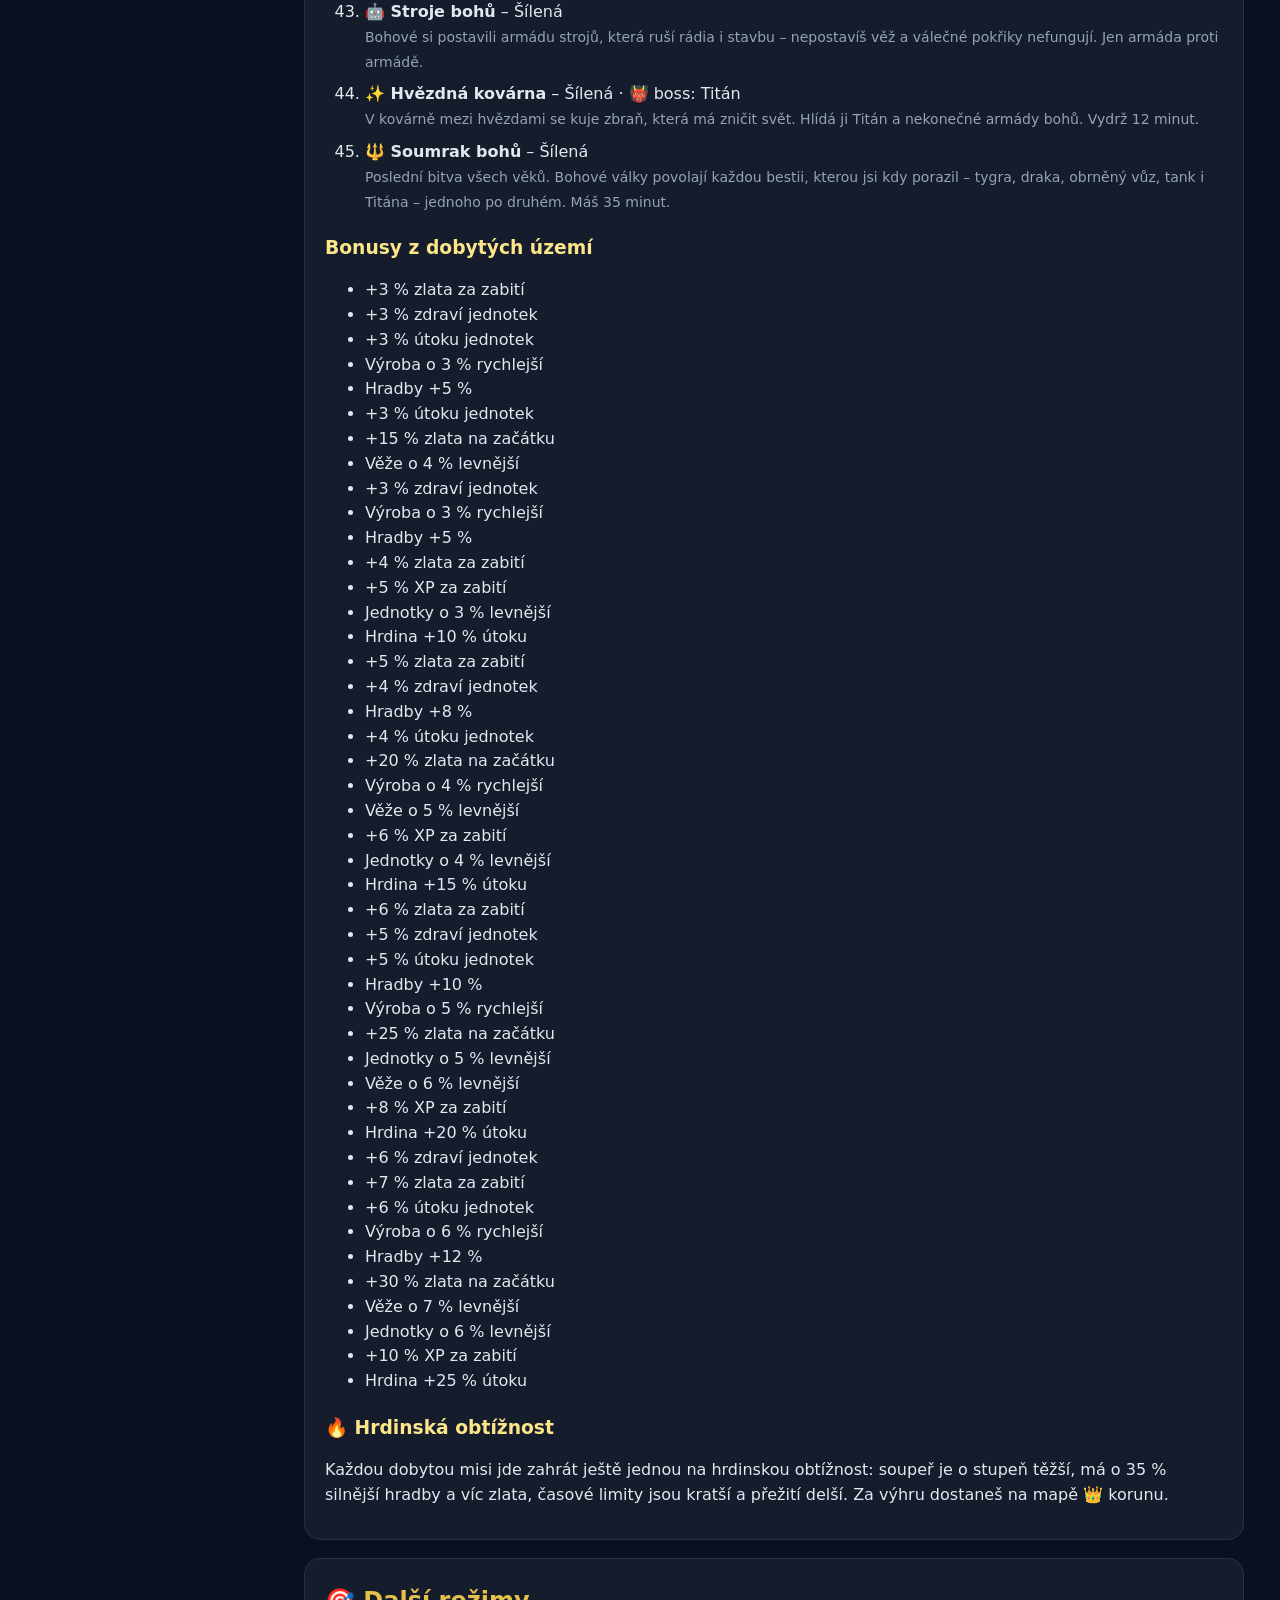
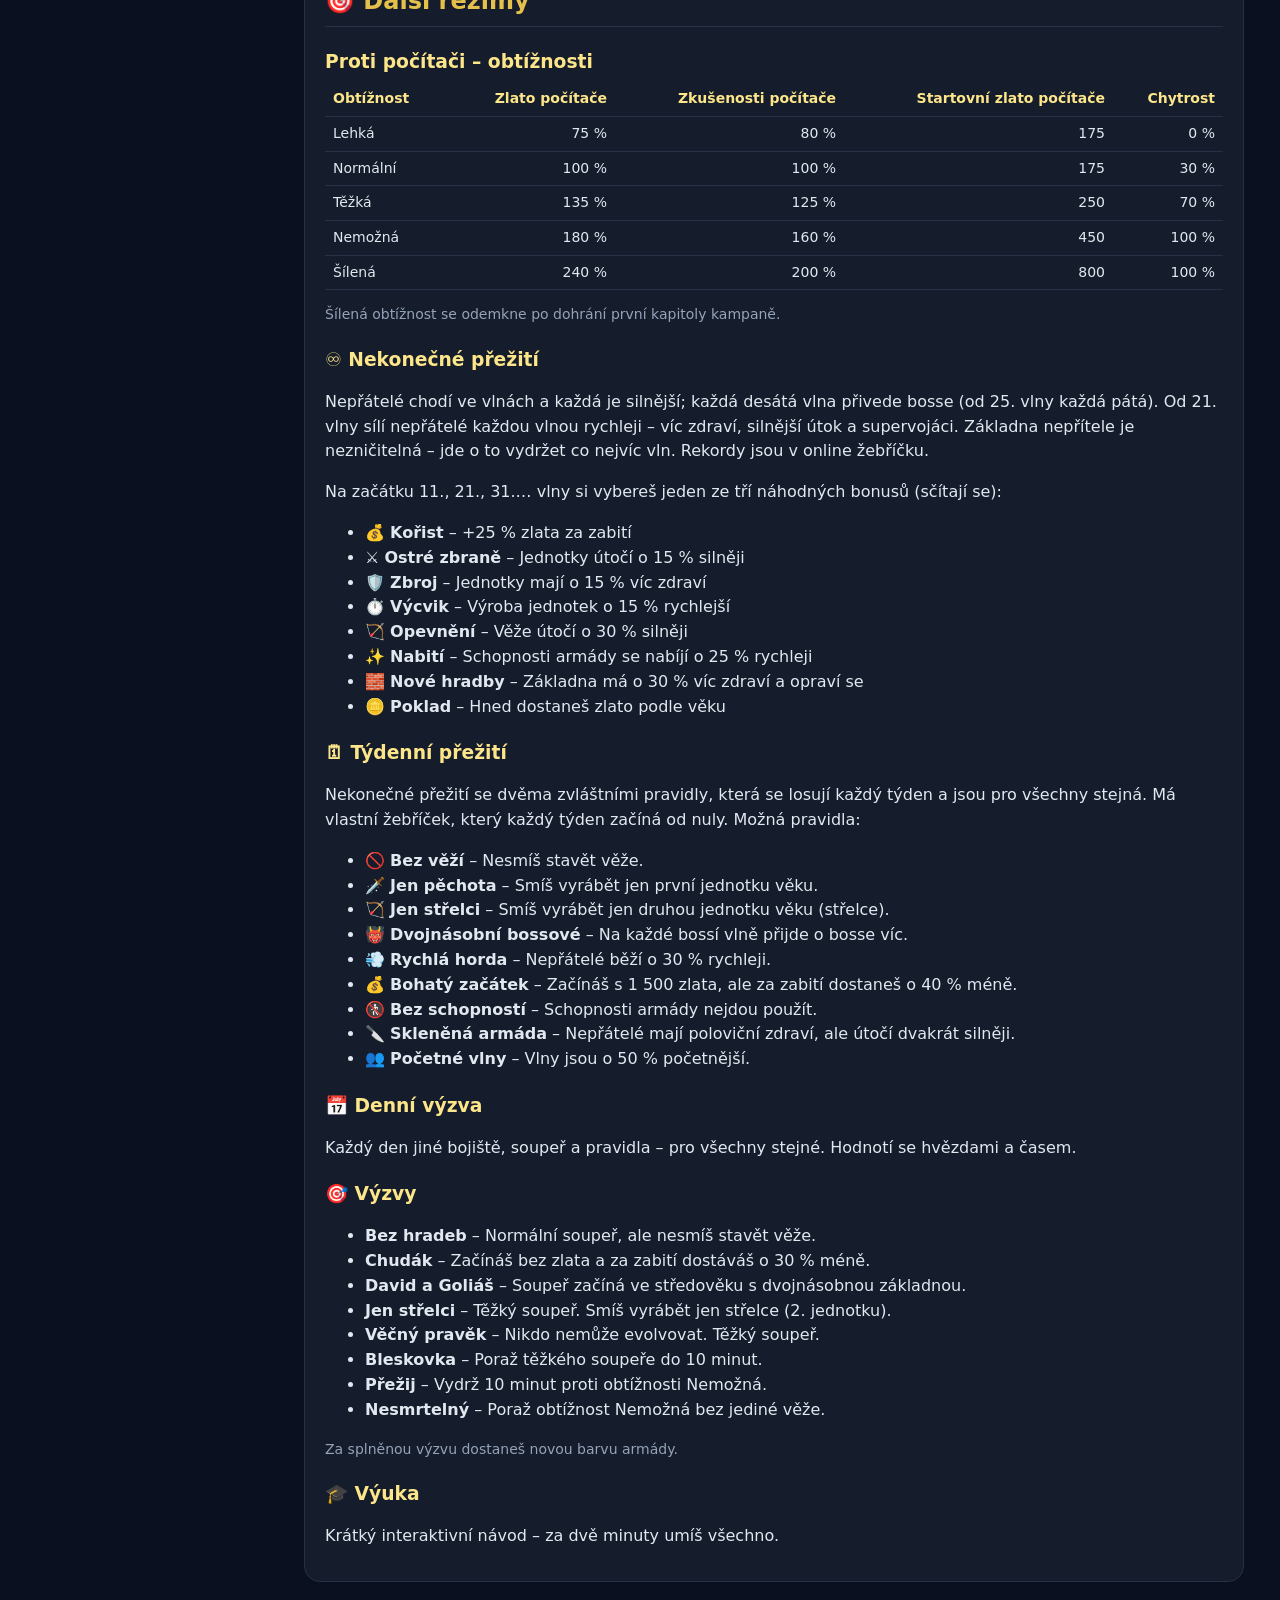
